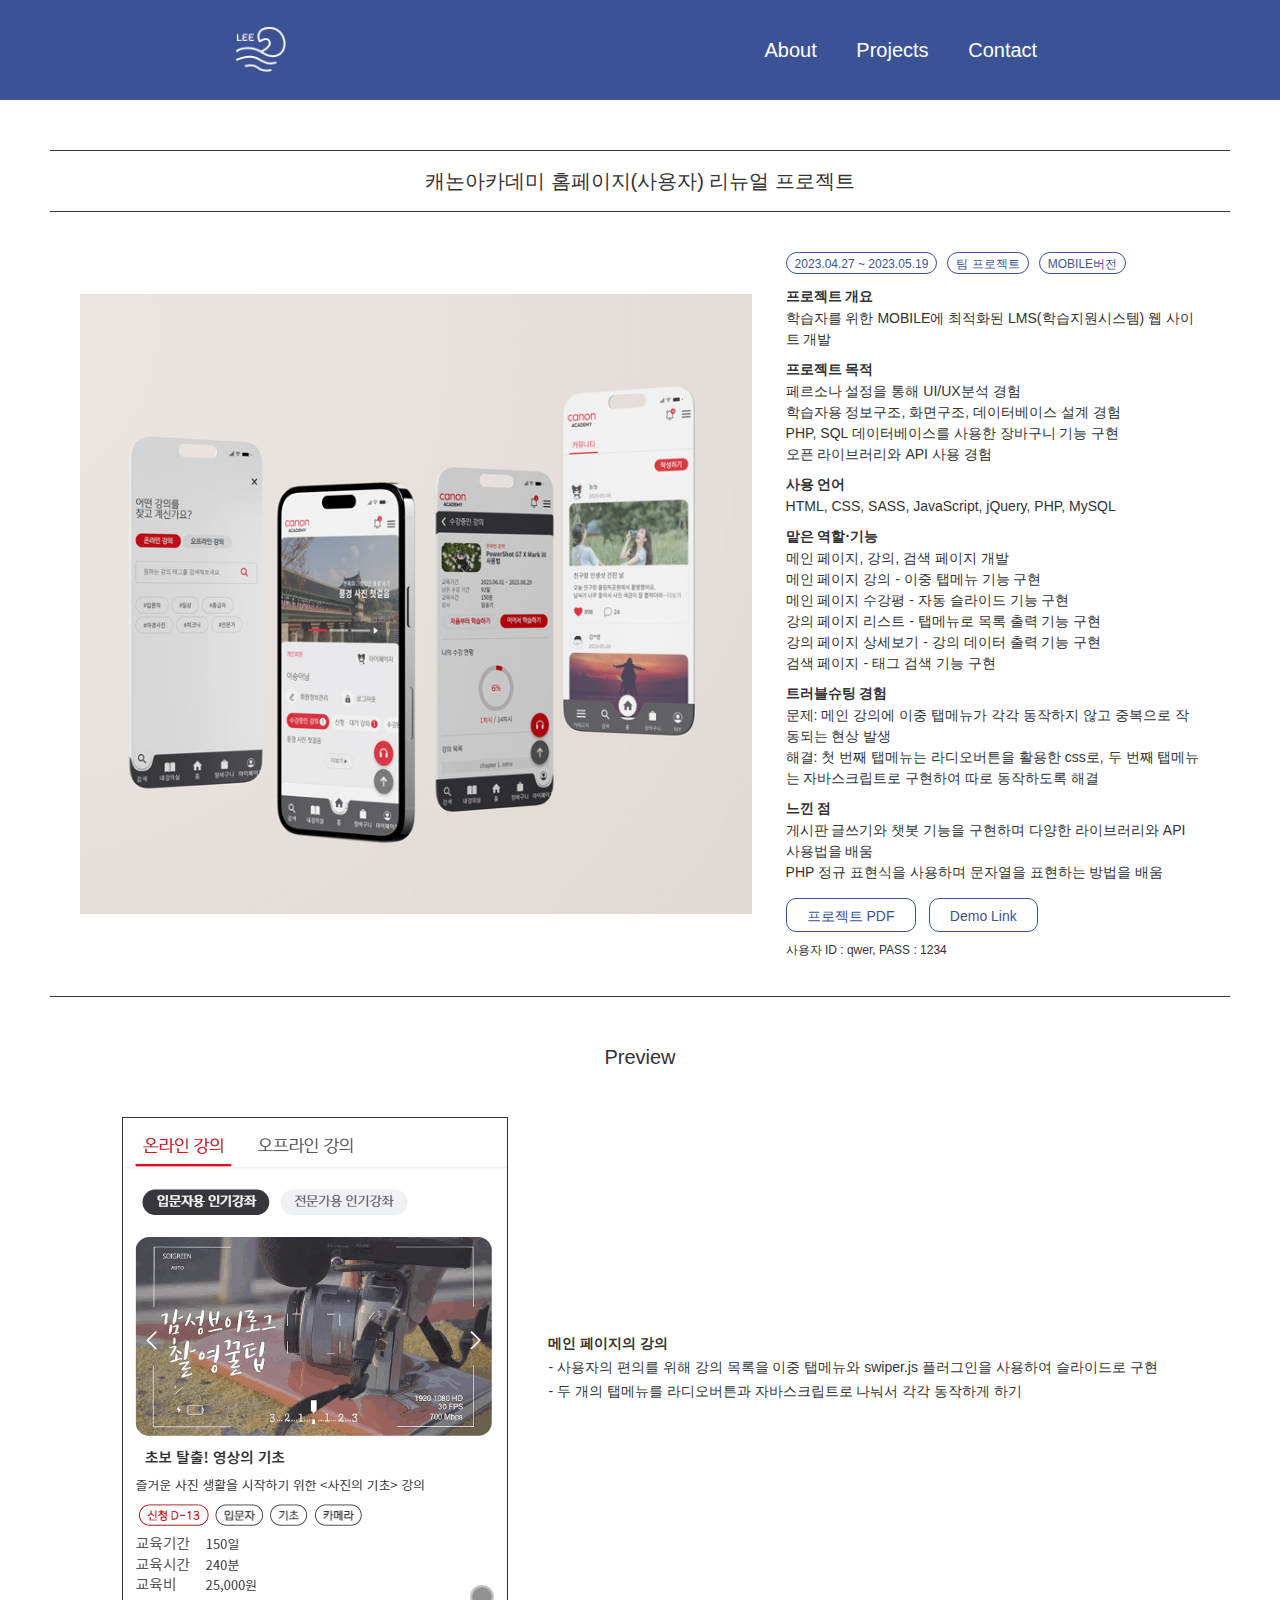
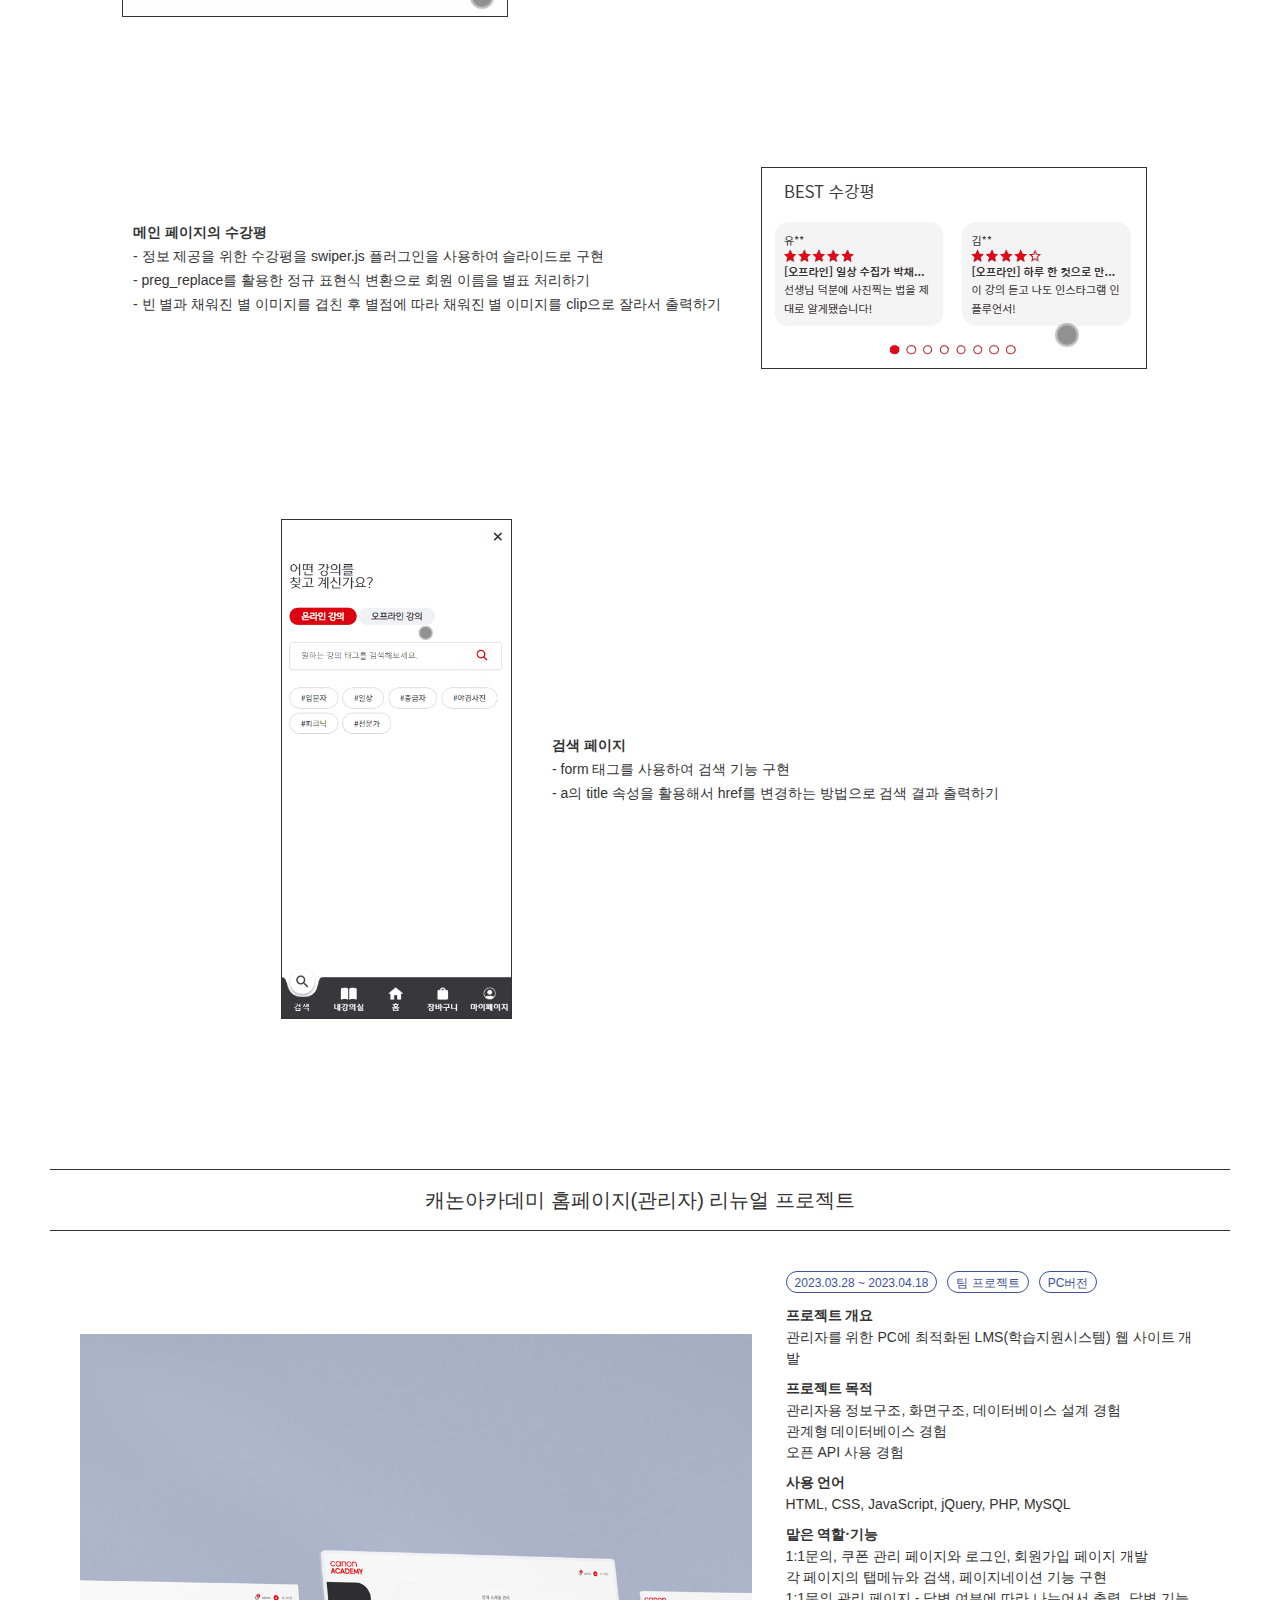
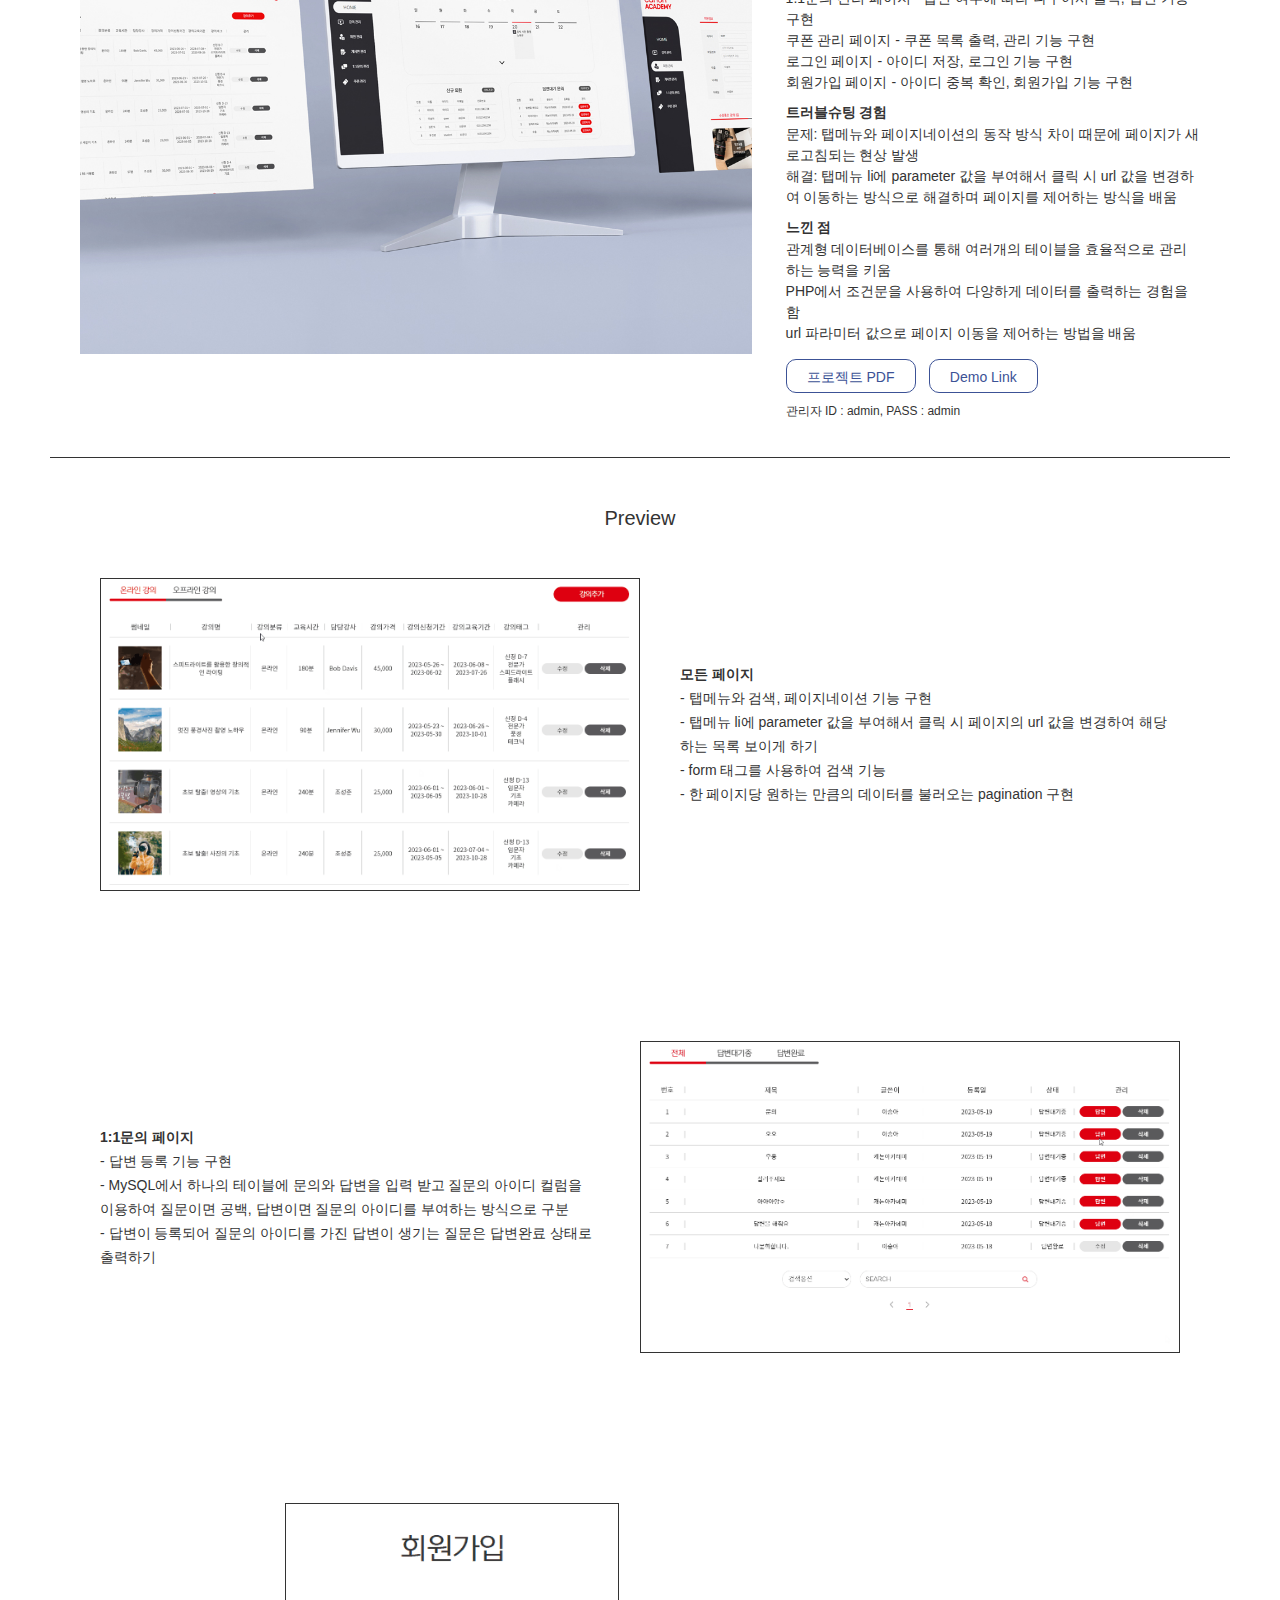
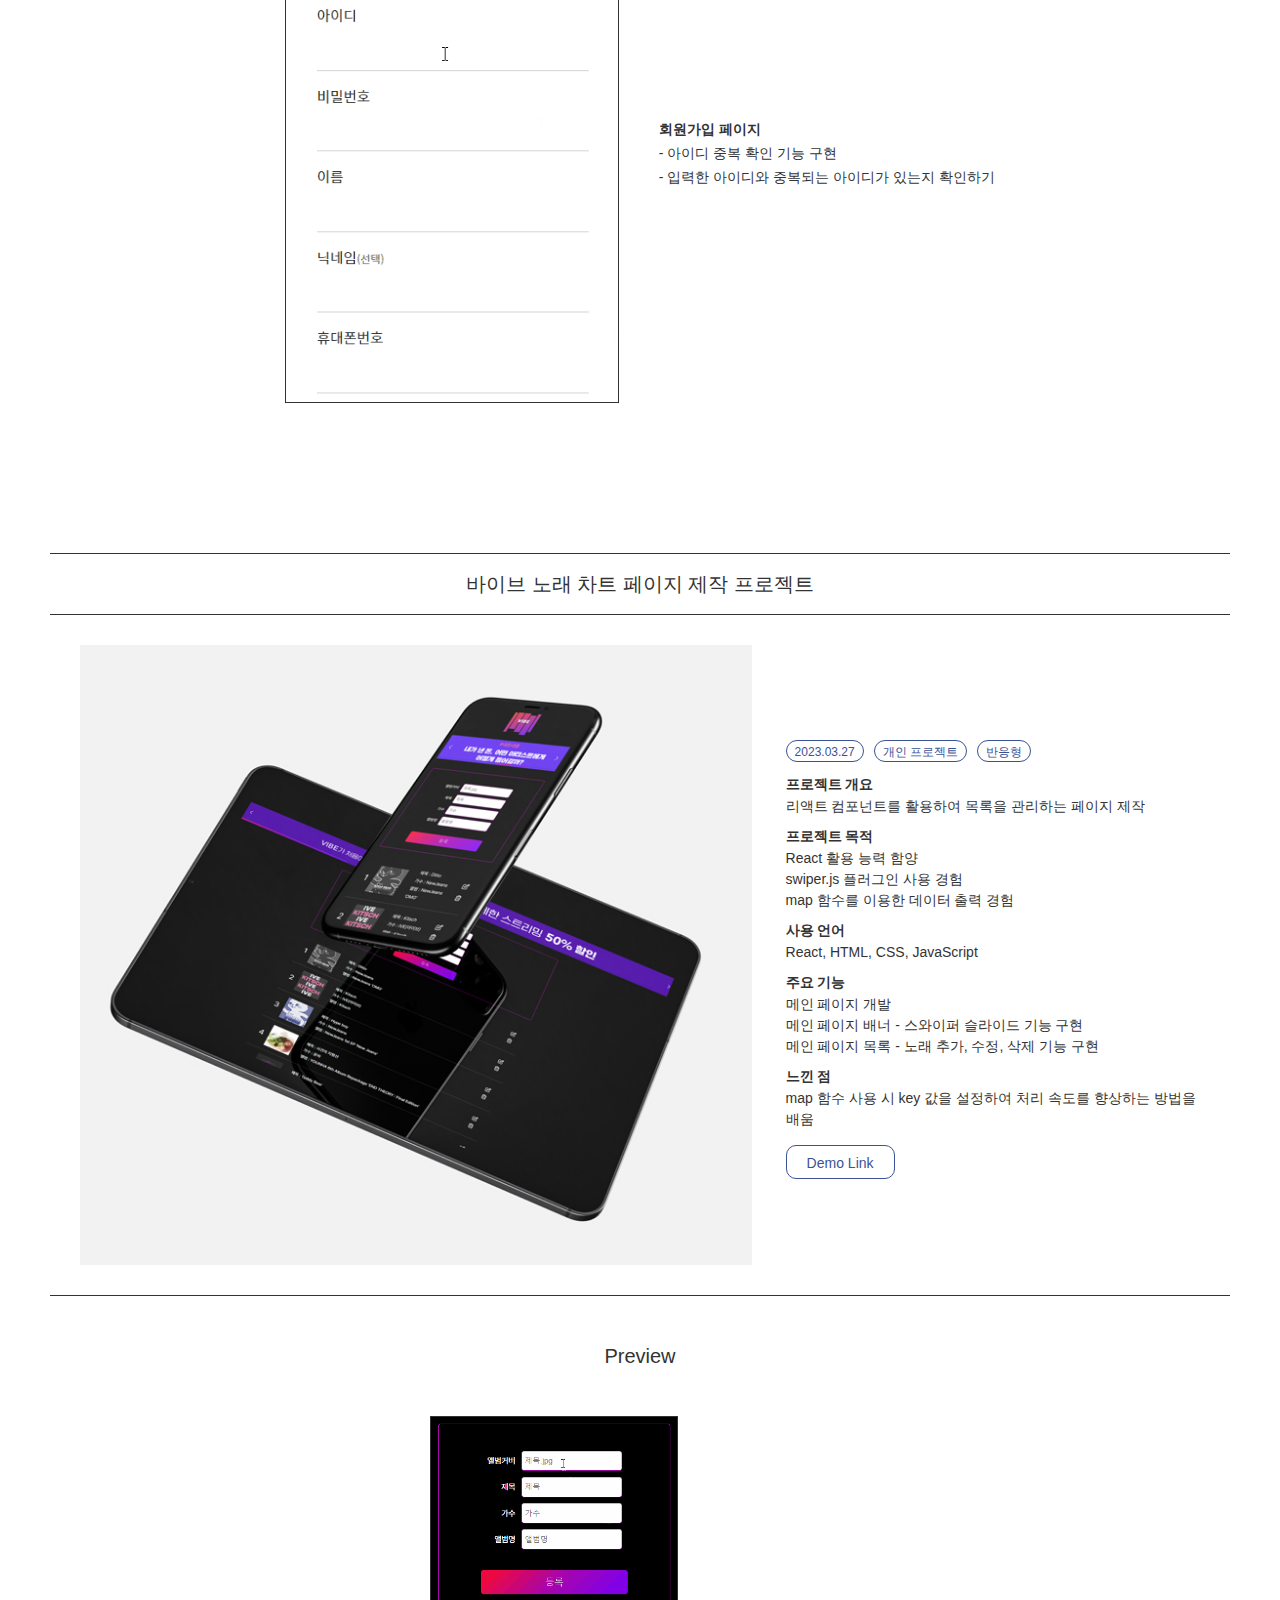
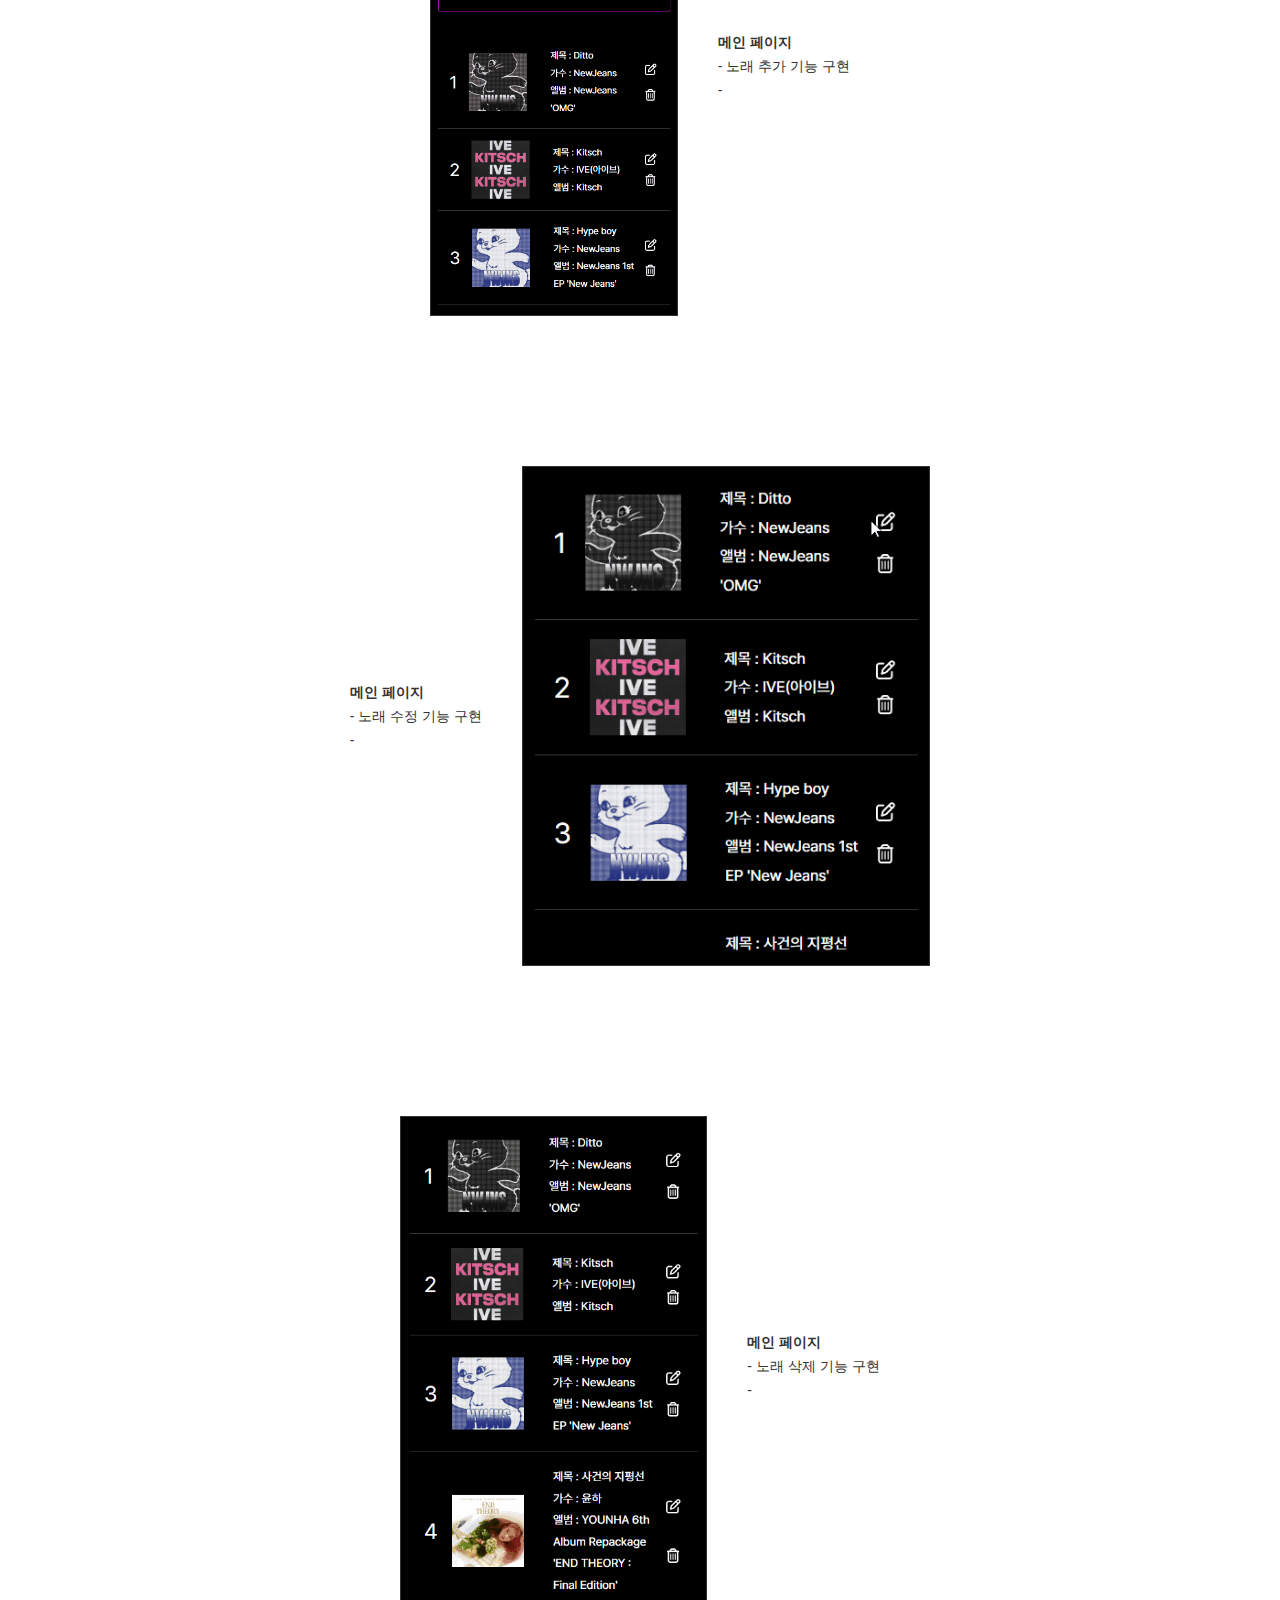
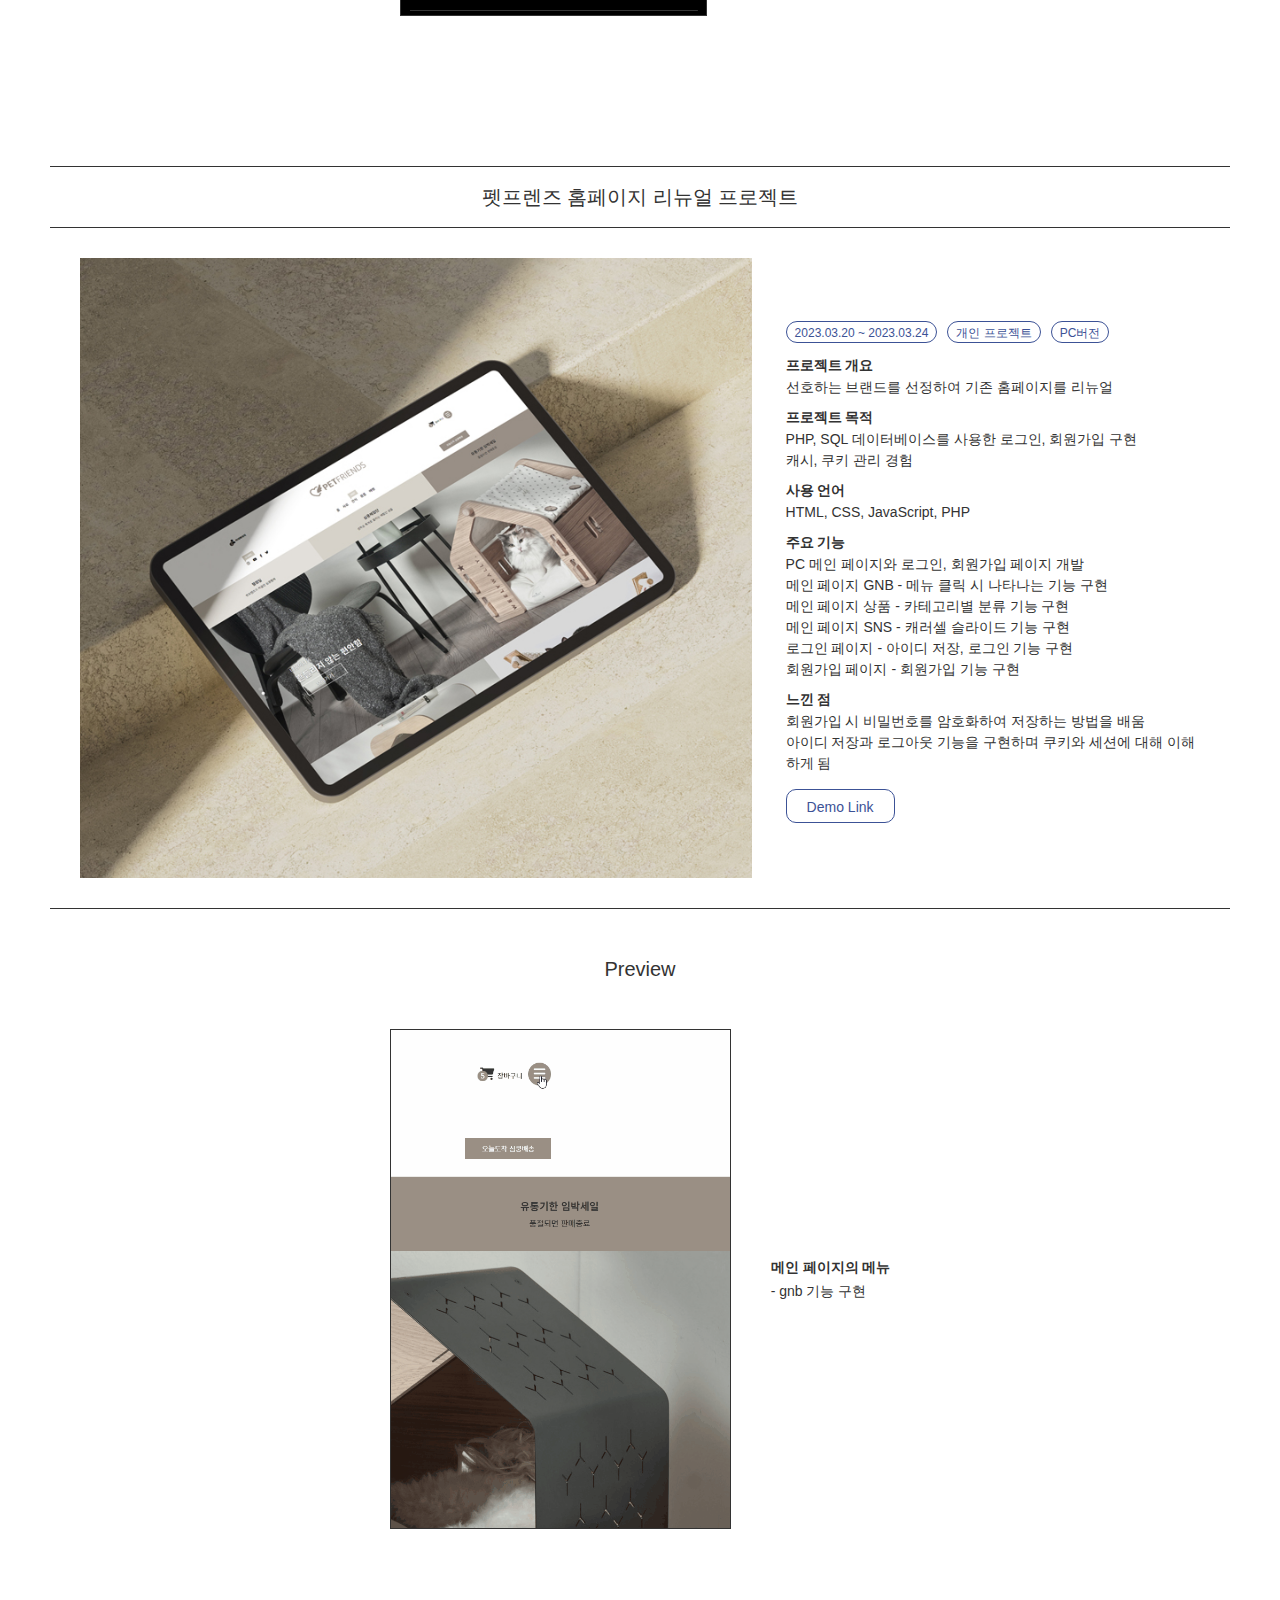
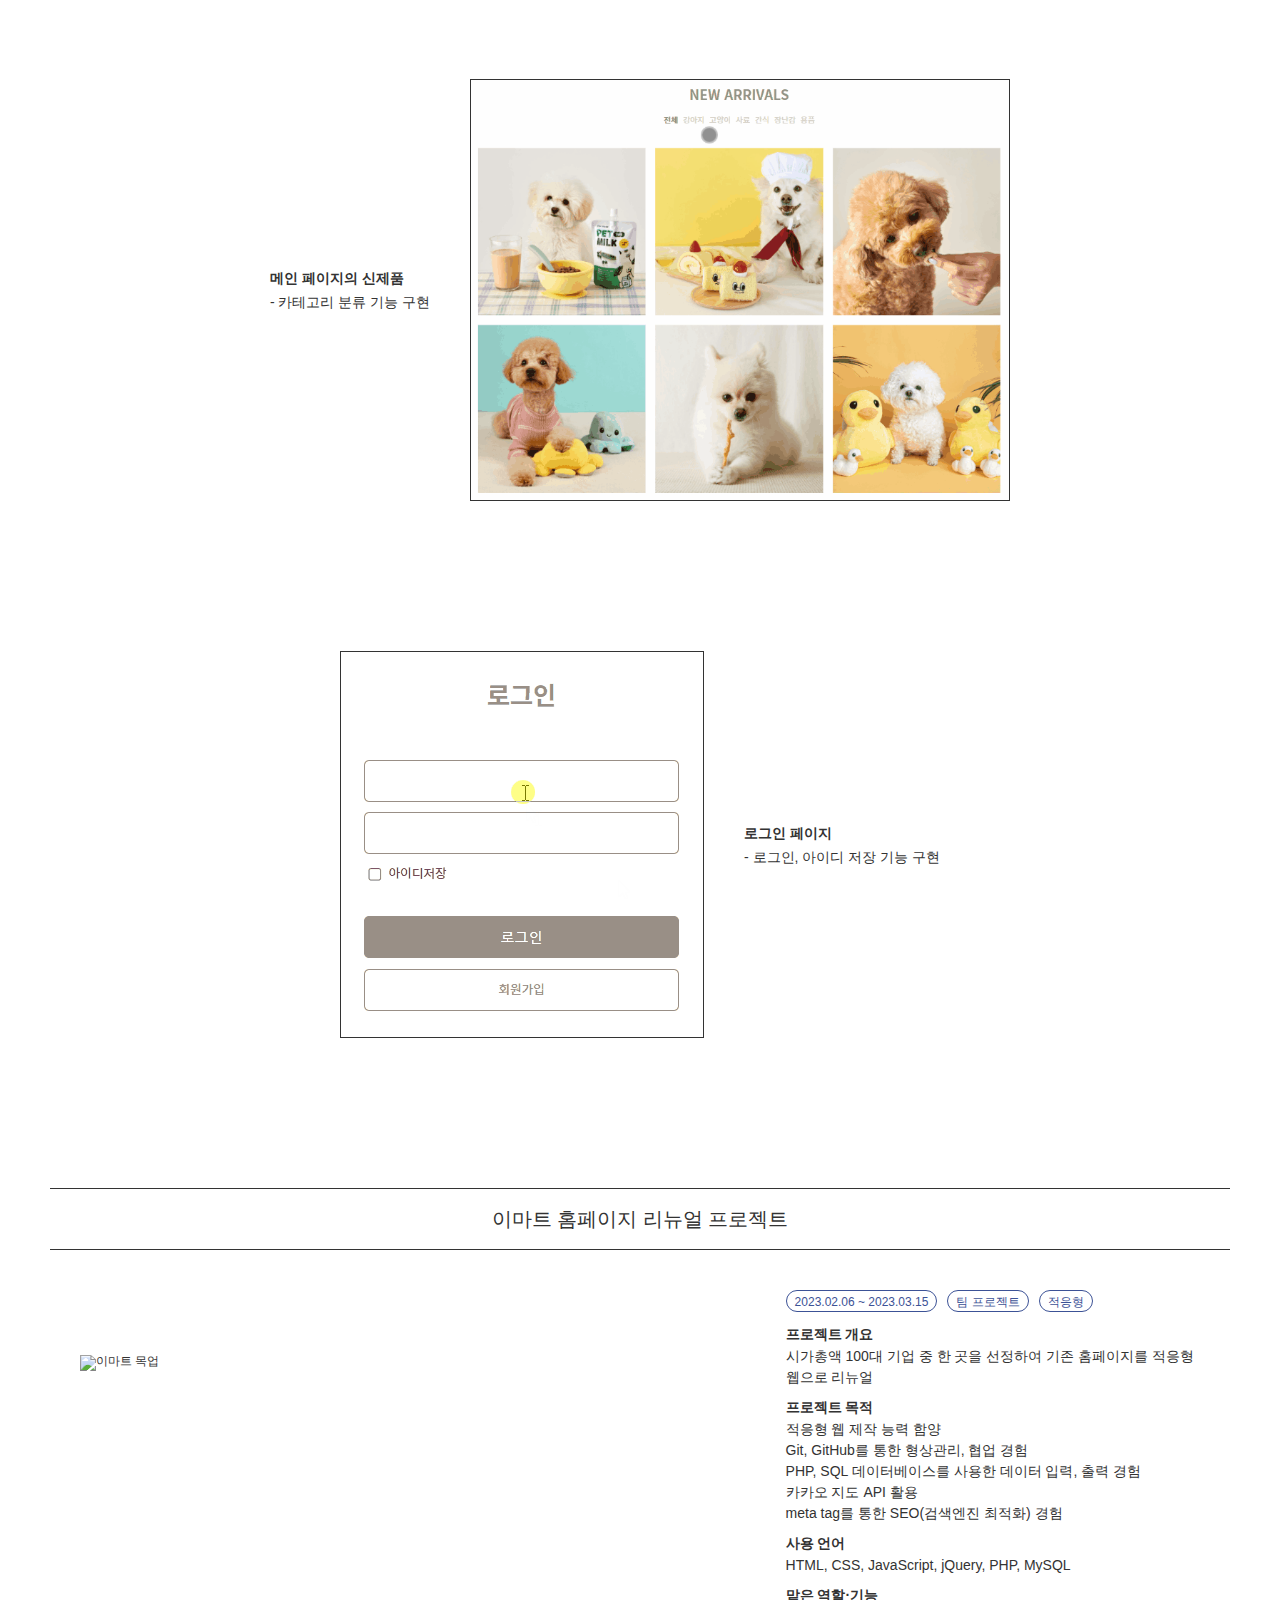
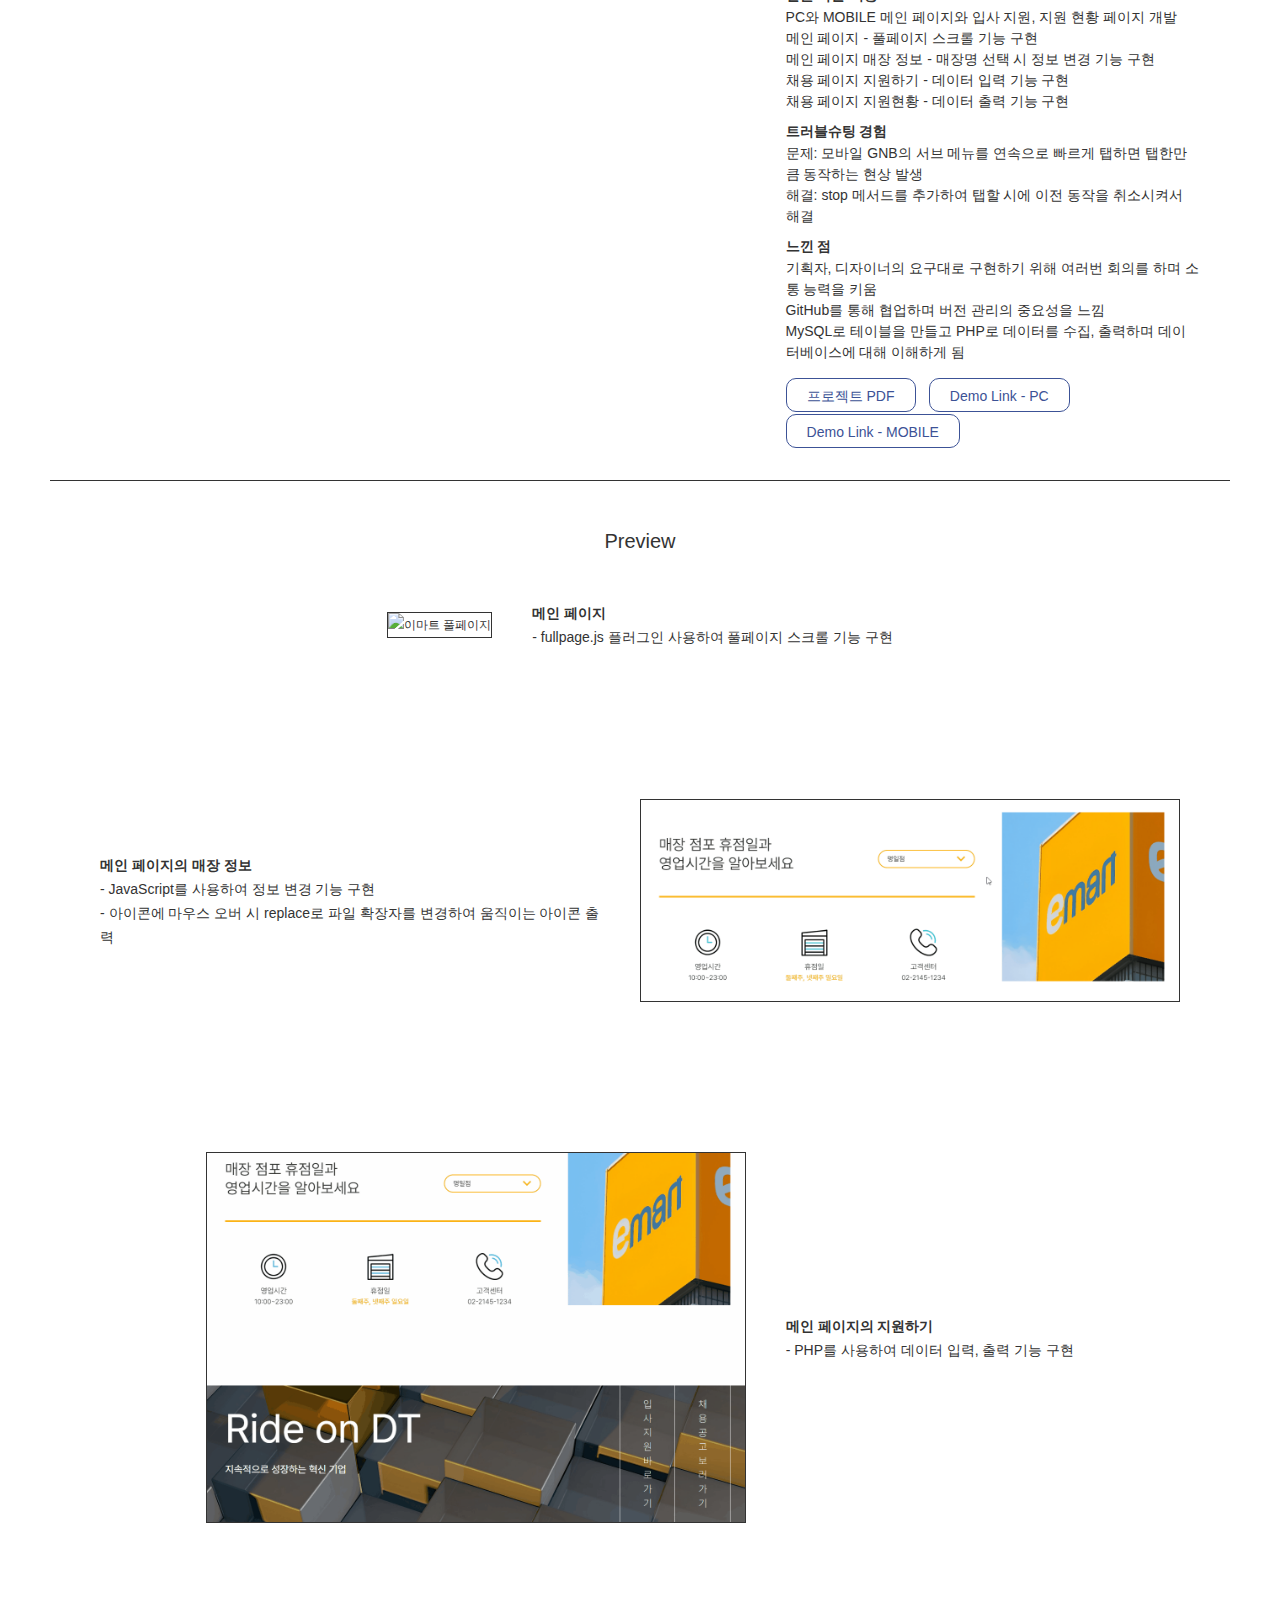
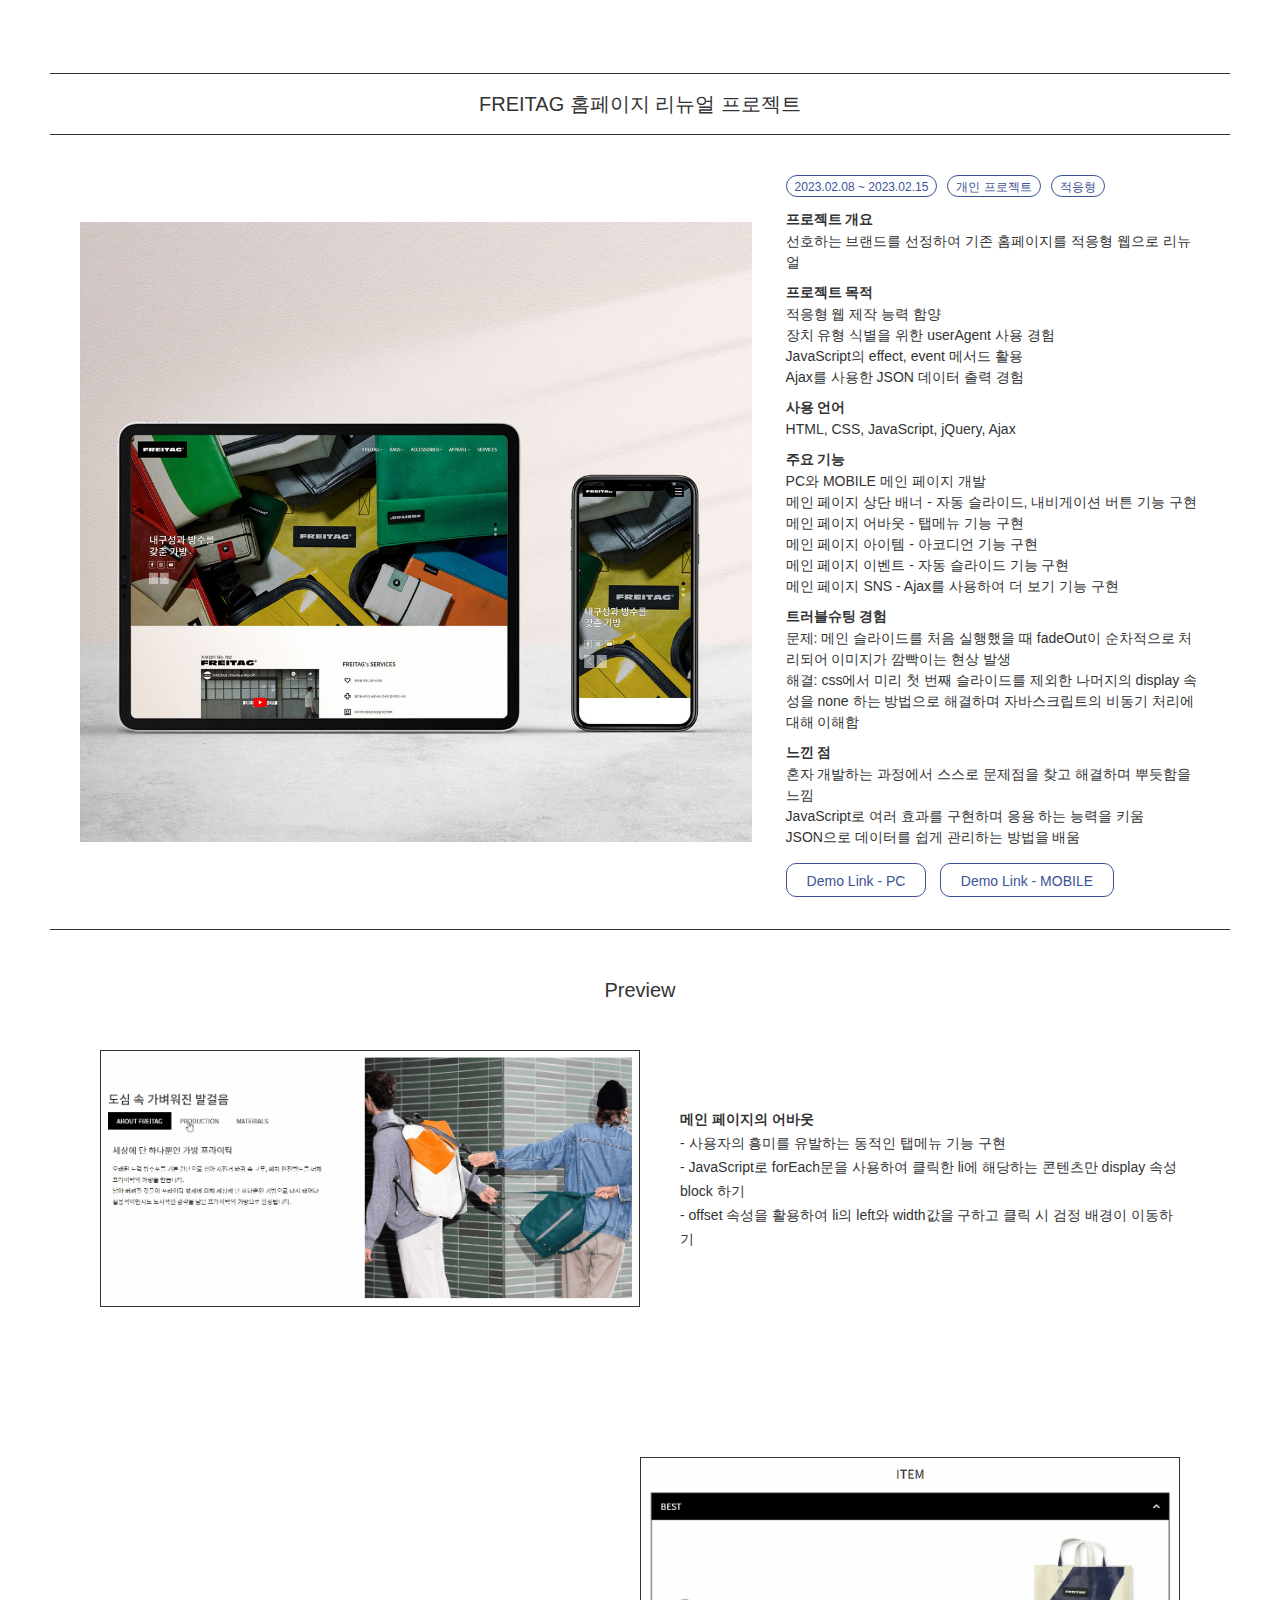
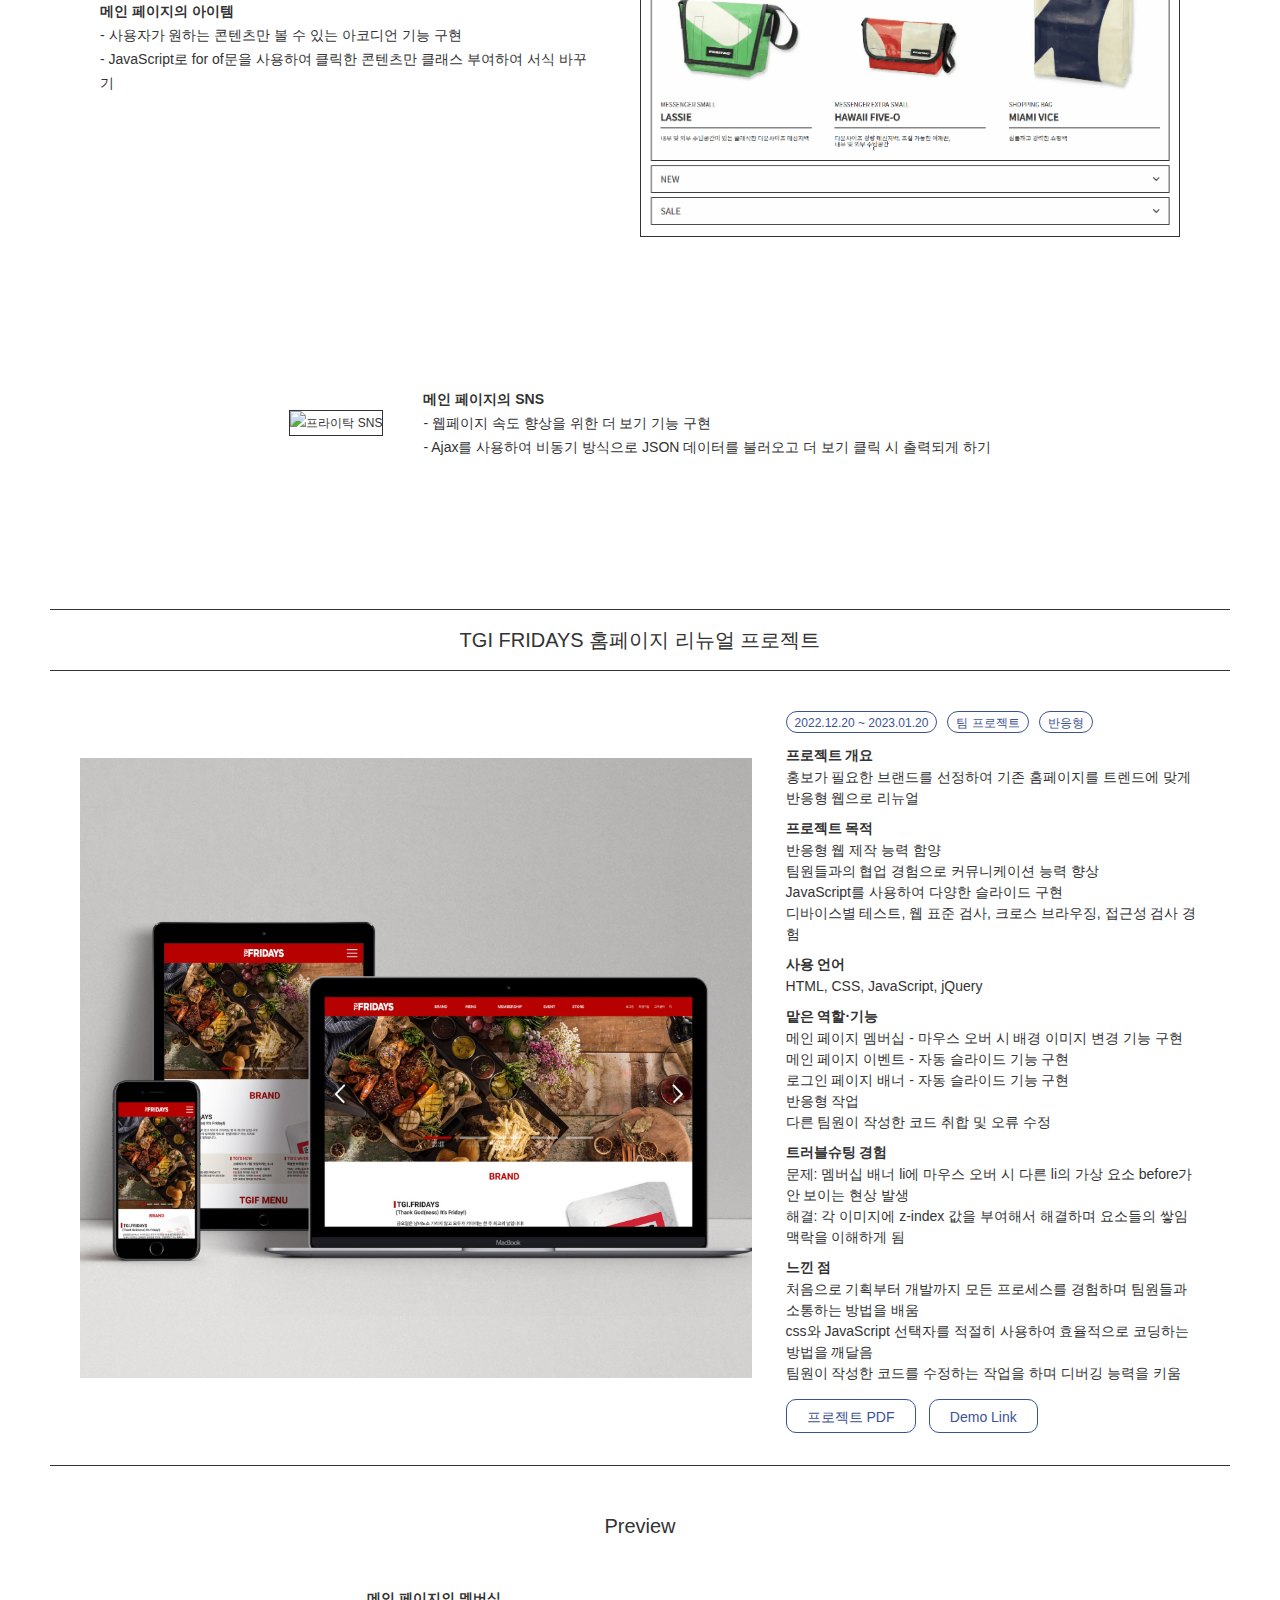
==== project.html @ 0a112776 "portfolio" ====
<!DOCTYPE html>
<html lang="ko">

<head>
  <meta charset="UTF-8">
  <meta http-equiv="X-UA-Compatible" content="IE=edge">
  <meta name="viewport" content="width=device-width, initial-scale=1.0">
  <title>이승아 포트폴리오</title>
  <!-- 파비콘 -->
  <link rel="shortcut icon" type="image/x-icon" href="./images/favicon.jpg">
  <!-- 초기화 -->
  <link rel="stylesheet" href="./css/reset.css" type="text/css">
  <!-- 기본서식, 공통서식 -->
  <link rel="stylesheet" href="./css/base.css" type="text/css">
  <link rel="stylesheet" href="./css/common.css" type="text/css">
  <!-- 프로젝트서식 -->
  <link rel="stylesheet" href="./css/project.css" type="text/css">
  <!-- 폰트어썸 -->
  <link rel="stylesheet" href="https://cdnjs.cloudflare.com/ajax/libs/font-awesome/6.2.0/css/all.min.css">
  <!-- css 애니메이션 -->
  <link rel="stylesheet" href="https://cdnjs.cloudflare.com/ajax/libs/animate.css/4.1.1/animate.min.css">
  <!-- 제이쿼리 -->
  <script src="https://ajax.googleapis.com/ajax/libs/jquery/2.2.4/jquery.min.js"></script>
  <!-- 스크롤 이벤트 -->
  <link href="https://unpkg.com/aos@2.3.1/dist/aos.css" rel="stylesheet">
  <script src="https://unpkg.com/aos@2.3.1/dist/aos.js"></script>
  <!-- slick slide -->
  <link rel="stylesheet" type="text/css" href="//cdn.jsdelivr.net/npm/slick-carousel@1.8.1/slick/slick.css">
  <script src="//cdn.jsdelivr.net/npm/slick-carousel@1.8.1/slick/slick.min.js"></script>
  <!-- 공통 스크립트 -->
  <script src="./script/common.js" defer></script>
  <!-- 프로젝트 스크립트 -->
  <script src="./script/project.js" defer></script>
</head>

<body>
  <!-- 헤더 -->
  <header class="animate__animated animate__fadeInDown">
    <h1>
      <a href="index.html" title="메인으로 바로가기"><img src="./images/logo.png" alt="상단 로고"></a>
    </h1>
    <nav>
      <ul class="gnb">
        <li><a href="index.html#about" title="about">About</a></li>
        <li><a href="index.html#projects" title="projects">Projects</a></li>
        <li><a href="index.html#contact" title="contact">Contact</a></li>
      </ul>
    </nav>
  </header>

  <!-- 메인 -->
  <main>
    <div class="project_wrap">
      <!-- 캐논아카데미 사용자 -->
      <section id="canon_user" class="project">
        <h2>캐논아카데미 홈페이지(사용자) 리뉴얼 프로젝트</h2>
        <div class="sub_wrap">
          <img src="./images/canon_user.jpg" alt="캐논 사용자 목업">
          <div class="sub">
            <span>2023.04.27 ~ 2023.05.19</span><span>팀 프로젝트</span><span>MOBILE버전</span>
            <dl>
              <dt>프로젝트 개요</dt>
              <dd>학습자를 위한 MOBILE에 최적화된 LMS(학습지원시스템) 웹 사이트 개발</dd>
              <dt>프로젝트 목적</dt>
              <dd>페르소나 설정을 통해 UI/UX분석 경험</dd>
              <dd>학습자용 정보구조, 화면구조, 데이터베이스 설계 경험</dd>
              <dd>PHP, SQL 데이터베이스를 사용한 장바구니 기능 구현</dd>
              <dd>오픈 라이브러리와 API 사용 경험</dd>
              <dt>사용 언어</dt>
              <dd>HTML, CSS, SASS, JavaScript, jQuery, PHP, MySQL</dd>
              <dt>맡은 역할&middot;기능</dt>
              <dd>메인 페이지, 강의, 검색 페이지 개발</dd>
              <dd>메인 페이지 강의 - 이중 탭메뉴 기능 구현</dd>
              <dd>메인 페이지 수강평 - 자동 슬라이드 기능 구현</dd>
              <dd>강의 페이지 리스트 - 탭메뉴로 목록 출력 기능 구현</dd>
              <dd>강의 페이지 상세보기 - 강의 데이터 출력 기능 구현</dd>
              <dd>검색 페이지 - 태그 검색 기능 구현</dd>
              <dt>트러블슈팅 경험</dt>
              <dd>문제: 메인 강의에 이중 탭메뉴가 각각 동작하지 않고 중복으로 작동되는 현상 발생</dd>
              <dd>해결: 첫 번째 탭메뉴는 라디오버튼을 활용한 css로, 두 번째 탭메뉴는 자바스크립트로 구현하여 따로 동작하도록 해결</dd>
              <dt>느낀 점</dt>
              <dd>게시판 글쓰기와 챗봇 기능을 구현하며 다양한 라이브러리와 API 사용법을 배움</dd>
              <dd>PHP 정규 표현식을 사용하며 문자열을 표현하는 방법을 배움</dd>
            </dl>
            <a href="./file/canon_user.pdf" title="PDF" target="_blank" rel="noopener noreferrer">프로젝트 PDF</a>
            <a href="http://endingfairy.dothome.co.kr/Ending_fairy/index.php" title="링크 바로가기" target="_blank"
              rel="noopener noreferrer">Demo Link</a>
            <p>사용자 ID : qwer, PASS : 1234</p>
          </div>
        </div>
        <div class="con">
          <p>Preview</p>
          <ul>
            <li>
              <img src="./images/canon_user01.gif" alt="canon 강의">
              <div>
                <h3>메인 페이지의 강의</h3>
                <p>- 사용자의 편의를 위해 강의 목록을 이중 탭메뉴와 swiper.js 플러그인을 사용하여 슬라이드로 구현</p>
                <p>- 두 개의 탭메뉴를 라디오버튼과 자바스크립트로 나눠서 각각 동작하게 하기</p>
              </div>
            </li>
            <li>
              <div>
                <h3>메인 페이지의 수강평</h3>
                <p>- 정보 제공을 위한 수강평을 swiper.js 플러그인을 사용하여 슬라이드로 구현</p>
                <p>- preg_replace를 활용한 정규 표현식 변환으로 회원 이름을 별표 처리하기</p>
                <p>- 빈 별과 채워진 별 이미지를 겹친 후 별점에 따라 채워진 별 이미지를 clip으로 잘라서 출력하기</p>
              </div>
              <img src="./images/canon_user02.gif" alt="canon 수강평">
            </li>
            <li>
              <img src="./images/canon_user03.gif" alt="canon 검색">
              <div>
                <h3>검색 페이지</h3>
                <p>- form 태그를 사용하여 검색 기능 구현</p>
                <p>- a의 title 속성을 활용해서 href를 변경하는 방법으로 검색 결과 출력하기</p>
              </div>
            </li>
          </ul>
        </div>
      </section>

      <!-- 캐논아카데미 관리자 -->
      <section id="canon_admin" class="project">
        <h2>캐논아카데미 홈페이지(관리자) 리뉴얼 프로젝트</h2>
        <div class="sub_wrap">
          <img src="./images/canon_admin.jpg" alt="캐논 관리자 목업">
          <div class="sub">
            <span>2023.03.28 ~ 2023.04.18</span><span>팀 프로젝트</span><span>PC버전</span>
            <dl>
              <dt>프로젝트 개요</dt>
              <dd>관리자를 위한 PC에 최적화된 LMS(학습지원시스템) 웹 사이트 개발</dd>
              <dt>프로젝트 목적</dt>
              <dd>관리자용 정보구조, 화면구조, 데이터베이스 설계 경험</dd>
              <dd>관계형 데이터베이스 경험</dd>
              <dd>오픈 API 사용 경험</dd>
              <dt>사용 언어</dt>
              <dd>HTML, CSS, JavaScript, jQuery, PHP, MySQL</dd>
              <dt>맡은 역할&middot;기능</dt>
              <dd>1:1문의, 쿠폰 관리 페이지와 로그인, 회원가입 페이지 개발</dd>
              <dd>각 페이지의 탭메뉴와 검색, 페이지네이션 기능 구현</dd>
              <dd>1:1문의 관리 페이지 - 답변 여부에 따라 나누어서 출력, 답변 기능 구현</dd>
              <dd>쿠폰 관리 페이지 - 쿠폰 목록 출력, 관리 기능 구현</dd>
              <dd>로그인 페이지 - 아이디 저장, 로그인 기능 구현</dd>
              <dd>회원가입 페이지 - 아이디 중복 확인, 회원가입 기능 구현</dd>
              <dt>트러블슈팅 경험</dt>
              <dd>문제: 탭메뉴와 페이지네이션의 동작 방식 차이 때문에 페이지가 새로고침되는 현상 발생</dd>
              <dd>해결: 탭메뉴 li에 parameter 값을 부여해서 클릭 시 url 값을 변경하여 이동하는 방식으로 해결하며 페이지를 제어하는 방식을 배움</dd>
              <dt>느낀 점</dt>
              <dd>관계형 데이터베이스를 통해 여러개의 테이블을 효율적으로 관리하는 능력을 키움</dd>
              <dd>PHP에서 조건문을 사용하여 다양하게 데이터를 출력하는 경험을 함</dd>
              <dd>url 파라미터 값으로 페이지 이동을 제어하는 방법을 배움</dd>
            </dl>
            <a href="./file/canon_admin.pdf" title="PDF" target="_blank" rel="noopener noreferrer">프로젝트 PDF</a>
            <a href="http://xnclxud9.dothome.co.kr/CANON/adm/index.php" title="링크 바로가기" target="_blank"
              rel="noopener noreferrer">Demo Link</a>
            <p>관리자 ID : admin, PASS : admin</p>
          </div>
        </div>
        <div class="con">
          <p>Preview</p>
          <ul>
            <li>
              <img src="./images/canon_admin01.gif" alt="canon 목록">
              <div>
                <h3>모든 페이지</h3>
                <p>- 탭메뉴와 검색, 페이지네이션 기능 구현</p>
                <p>- 탭메뉴 li에 parameter 값을 부여해서 클릭 시 페이지의 url 값을 변경하여 해당하는 목록 보이게 하기</p>
                <p>- form 태그를 사용하여 검색 기능</p>
                <p>- 한 페이지당 원하는 만큼의 데이터를 불러오는 pagination 구현</p>
              </div>
            </li>
            <li>
              <div>
                <h3>1:1문의 페이지</h3>
                <p>- 답변 등록 기능 구현</p>
                <p>- MySQL에서 하나의 테이블에 문의와 답변을 입력 받고 질문의 아이디 컬럼을 이용하여 질문이면 공백, 답변이면 질문의 아이디를 부여하는 방식으로 구분</p>
                <p>- 답변이 등록되어 질문의 아이디를 가진 답변이 생기는 질문은 답변완료 상태로 출력하기</p>
              </div>
              <img src="./images/canon_admin02.gif" alt="canon 답변">
            </li>
            <li>
              <img src="./images/canon_admin03.gif" alt="canon 로그인">
              <div>
                <h3>회원가입 페이지</h3>
                <p>- 아이디 중복 확인 기능 구현</p>
                <p>- 입력한 아이디와 중복되는 아이디가 있는지 확인하기</p>
              </div>
            </li>
          </ul>
        </div>
      </section>

      <!-- 바이브 -->
      <section id="vibe" class="project">
        <h2>바이브 노래 차트 페이지 제작 프로젝트</h2>
        <div class="sub_wrap">
          <img src="./images/vibe.jpg" alt="바이브 목업">
          <div class="sub">
            <span>2023.03.27</span><span>개인 프로젝트</span><span>반응형</span>
            <dl>
              <dt>프로젝트 개요</dt>
              <dd>리액트 컴포넌트를 활용하여 목록을 관리하는 페이지 제작</dd>
              <dt>프로젝트 목적</dt>
              <dd>React 활용 능력 함양</dd>
              <dd>swiper.js 플러그인 사용 경험</dd>
              <dd>map 함수를 이용한 데이터 출력 경험</dd>
              <dt>사용 언어</dt>
              <dd>React, HTML, CSS, JavaScript</dd>
              <dt>주요 기능</dt>
              <dd>메인 페이지 개발</dd>
              <dd>메인 페이지 배너 - 스와이퍼 슬라이드 기능 구현</dd>
              <dd>메인 페이지 목록 - 노래 추가, 수정, 삭제 기능 구현</dd>
              <dt>느낀 점</dt>
              <dd>map 함수 사용 시 key 값을 설정하여 처리 속도를 향상하는 방법을 배움</dd>
            </dl>
            <a href="https://xnclxud9.github.io/vibe/" title="링크 바로가기" target="_blank" rel="noopener noreferrer">Demo
              Link</a>
          </div>
        </div>
        <div class="con">
          <p>Preview</p>
          <ul>
            <li>
              <img src="./images/vibe01.gif" alt="vibe 추가">
              <div>
                <h3>메인 페이지</h3>
                <p>- 노래 추가 기능 구현</p>
                <p>- </p>
              </div>
            </li>
            <li>
              <div>
                <h3>메인 페이지</h3>
                <p>- 노래 수정 기능 구현</p>
                <p>- </p>
              </div>
              <img src="./images/vibe02.gif" alt="vibe 수정">
            </li>
            <li>
              <img src="./images/vibe03.gif" alt="vibe 삭제">
              <div>
                <h3>메인 페이지</h3>
                <p>- 노래 삭제 기능 구현</p>
                <p>- </p>
              </div>
            </li>
          </ul>
        </div>
      </section>

      <!-- 펫프렌즈 -->
      <section id="petfriends" class="project">
        <h2>펫프렌즈 홈페이지 리뉴얼 프로젝트</h2>
        <div class="sub_wrap">
          <img src="./images/petfriends.jpg" alt="펫프렌즈 목업">
          <div class="sub">
            <span>2023.03.20 ~ 2023.03.24</span><span>개인 프로젝트</span><span>PC버전</span>
            <dl>
              <dt>프로젝트 개요</dt>
              <dd>선호하는 브랜드를 선정하여 기존 홈페이지를 리뉴얼</dd>
              <dt>프로젝트 목적</dt>
              <dd>PHP, SQL 데이터베이스를 사용한 로그인, 회원가입 구현</dd>
              <dd>캐시, 쿠키 관리 경험</dd>
              <dt>사용 언어</dt>
              <dd>HTML, CSS, JavaScript, PHP</dd>
              <dt>주요 기능</dt>
              <dd>PC 메인 페이지와 로그인, 회원가입 페이지 개발</dd>
              <dd>메인 페이지 GNB - 메뉴 클릭 시 나타나는 기능 구현</dd>
              <dd>메인 페이지 상품 - 카테고리별 분류 기능 구현</dd>
              <dd>메인 페이지 SNS - 캐러셀 슬라이드 기능 구현</dd>
              <dd>로그인 페이지 - 아이디 저장, 로그인 기능 구현</dd>
              <dd>회원가입 페이지 - 회원가입 기능 구현</dd>
              <dt>느낀 점</dt>
              <dd>회원가입 시 비밀번호를 암호화하여 저장하는 방법을 배움</dd>
              <dd>아이디 저장과 로그아웃 기능을 구현하며 쿠키와 세션에 대해 이해하게 됨</dd>
            </dl>
            <a href="http://xnclxud9.dothome.co.kr/PETFRIENDS/" title="링크 바로가기" target="_blank"
              rel="noopener noreferrer">Demo Link</a>
          </div>
        </div>
        <div class="con">
          <p>Preview</p>
          <ul>
            <li>
              <img src="./images/petfriends01.gif" alt="">
              <div>
                <h3>메인 페이지의 메뉴</h3>
                <p>- gnb 기능 구현</p>
              </div>
            </li>
            <li>
              <div>
                <h3>메인 페이지의 신제품</h3>
                <p>- 카테고리 분류 기능 구현</p>
              </div>
              <img src="./images/petfriends02.gif" alt="">
            </li>
            <li>
              <img src="./images/petfriends03.gif" alt="">
              <div>
                <h3>로그인 페이지</h3>
                <p>- 로그인, 아이디 저장 기능 구현</p>
              </div>
            </li>
          </ul>
        </div>
      </section>

      <!-- 이마트 -->
      <section id="emart" class="project">
        <h2>이마트 홈페이지 리뉴얼 프로젝트</h2>
        <div class="sub_wrap">
          <img src="./images/emart.jpg" alt="이마트 목업">
          <div class="sub">
            <span>2023.02.06 ~ 2023.03.15</span><span>팀 프로젝트</span><span>적응형</span>
            <dl>
              <dt>프로젝트 개요</dt>
              <dd>시가총액 100대 기업 중 한 곳을 선정하여 기존 홈페이지를 적응형 웹으로 리뉴얼</dd>
              <dt>프로젝트 목적</dt>
              <dd>적응형 웹 제작 능력 함양</dd>
              <dd>Git, GitHub를 통한 형상관리, 협업 경험</dd>
              <dd>PHP, SQL 데이터베이스를 사용한 데이터 입력, 출력 경험</dd>
              <dd>카카오 지도 API 활용</dd>
              <dd>meta tag를 통한 SEO(검색엔진 최적화) 경험</dd>
              <dt>사용 언어</dt>
              <dd>HTML, CSS, JavaScript, jQuery, PHP, MySQL</dd>
              <dt>맡은 역할&middot;기능</dt>
              <dd>PC와 MOBILE 메인 페이지와 입사 지원, 지원 현황 페이지 개발</dd>
              <dd>메인 페이지 - 풀페이지 스크롤 기능 구현</dd>
              <dd>메인 페이지 매장 정보 - 매장명 선택 시 정보 변경 기능 구현</dd>
              <dd>채용 페이지 지원하기 - 데이터 입력 기능 구현</dd>
              <dd>채용 페이지 지원현황 - 데이터 출력 기능 구현</dd>
              <dt>트러블슈팅 경험</dt>
              <dd>문제: 모바일 GNB의 서브 메뉴를 연속으로 빠르게 탭하면 탭한만큼 동작하는 현상 발생</dd>
              <dd>해결: stop 메서드를 추가하여 탭할 시에 이전 동작을 취소시켜서 해결</dd>
              <dt>느낀 점</dt>
              <dd>기획자, 디자이너의 요구대로 구현하기 위해 여러번 회의를 하며 소통 능력을 키움</dd>
              <dd>GitHub를 통해 협업하며 버전 관리의 중요성을 느낌</dd>
              <dd>MySQL로 테이블을 만들고 PHP로 데이터를 수집, 출력하며 데이터베이스에 대해 이해하게 됨</dd>
            </dl>
            <a href="./file/emart.pdf" title="PDF" target="_blank" rel="noopener noreferrer">프로젝트 PDF</a>
            <a href="http://xnclxud9.dothome.co.kr/EMART/index.html" title="링크 바로가기" target="_blank"
              rel="noopener noreferrer">Demo Link - PC</a>
            <a href="http://xnclxud9.dothome.co.kr/EMART/m_index.html" title="링크 바로가기" target="_blank"
              rel="noopener noreferrer">Demo Link - MOBILE</a>
          </div>
        </div>
        <div class="con">
          <p>Preview</p>
          <ul>
            <li>
              <img src="./images/emart01.gif" alt="이마트 풀페이지">
              <div>
                <h3>메인 페이지</h3>
                <p>- fullpage.js 플러그인 사용하여 풀페이지 스크롤 기능 구현</p>
              </div>
            </li>
            <li>
              <div>
                <h3>메인 페이지의 매장 정보</h3>
                <p>- JavaScript를 사용하여 정보 변경 기능 구현</p>
                <p>- 아이콘에 마우스 오버 시 replace로 파일 확장자를 변경하여 움직이는 아이콘 출력</p>
              </div>
              <img src="./images/emart02.gif" alt="이마트 매장 정보">
            </li>
            <li>
              <img src="./images/emart03.gif" alt="이마트 지원하기">
              <div>
                <h3>메인 페이지의 지원하기</h3>
                <p>- PHP를 사용하여 데이터 입력, 출력 기능 구현</p>
              </div>
            </li>
          </ul>
        </div>
      </section>

      <!-- 프라이탁 -->
      <section id="freitag" class="project">
        <h2>FREITAG 홈페이지 리뉴얼 프로젝트</h2>
        <div class="sub_wrap">
          <img src="./images/freitag.jpg" alt="프라이탁 목업">
          <div class="sub">
            <span>2023.02.08 ~ 2023.02.15</span><span>개인 프로젝트</span><span>적응형</span>
            <dl>
              <dt>프로젝트 개요</dt>
              <dd>선호하는 브랜드를 선정하여 기존 홈페이지를 적응형 웹으로 리뉴얼</dd>
              <dt>프로젝트 목적</dt>
              <dd>적응형 웹 제작 능력 함양</dd>
              <dd>장치 유형 식별을 위한 userAgent 사용 경험</dd>
              <dd>JavaScript의 effect, event 메서드 활용</dd>
              <dd>Ajax를 사용한 JSON 데이터 출력 경험</dd>
              <dt>사용 언어</dt>
              <dd>HTML, CSS, JavaScript, jQuery, Ajax</dd>
              <dt>주요 기능</dt>
              <dd>PC와 MOBILE 메인 페이지 개발</dd>
              <dd>메인 페이지 상단 배너 - 자동 슬라이드, 내비게이션 버튼 기능 구현</dd>
              <dd>메인 페이지 어바웃 - 탭메뉴 기능 구현</dd>
              <dd>메인 페이지 아이템 - 아코디언 기능 구현</dd>
              <dd>메인 페이지 이벤트 - 자동 슬라이드 기능 구현</dd>
              <dd>메인 페이지 SNS - Ajax를 사용하여 더 보기 기능 구현</dd>
              <dt>트러블슈팅 경험</dt>
              <dd>문제: 메인 슬라이드를 처음 실행했을 때 fadeOut이 순차적으로 처리되어 이미지가 깜빡이는 현상 발생</dd>
              <dd>해결: css에서 미리 첫 번째 슬라이드를 제외한 나머지의 display 속성을 none 하는 방법으로 해결하며 자바스크립트의 비동기 처리에 대해 이해함</dd>
              <dt>느낀 점</dt>
              <dd>혼자 개발하는 과정에서 스스로 문제점을 찾고 해결하며 뿌듯함을 느낌</dd>
              <dd>JavaScript로 여러 효과를 구현하며 응용 하는 능력을 키움</dd>
              <dd>JSON으로 데이터를 쉽게 관리하는 방법을 배움</dd>
            </dl>
            <a href="http://xnclxud9.dothome.co.kr/FREITAG/index.html" title="링크 바로가기" target="_blank"
              rel="noopener noreferrer">Demo Link - PC</a>
            <a href="http://xnclxud9.dothome.co.kr/FREITAG/mindex.html" title="링크 바로가기" target="_blank"
              rel="noopener noreferrer">Demo Link - MOBILE</a>
          </div>
        </div>
        <div class="con">
          <p>Preview</p>
          <ul>
            <li>
              <img src="./images/freitag01.gif" alt="프라이탁 어바웃">
              <div>
                <h3>메인 페이지의 어바웃</h3>
                <p>- 사용자의 흥미를 유발하는 동적인 탭메뉴 기능 구현</p>
                <p>- JavaScript로 forEach문을 사용하여 클릭한 li에 해당하는 콘텐츠만 display 속성 block 하기</p>
                <p>- offset 속성을 활용하여 li의 left와 width값을 구하고 클릭 시 검정 배경이 이동하기</p>
              </div>
            </li>
            <li>
              <div>
                <h3>메인 페이지의 아이템</h3>
                <p>- 사용자가 원하는 콘텐츠만 볼 수 있는 아코디언 기능 구현</p>
                <p>- JavaScript로 for of문을 사용하여 클릭한 콘텐츠만 클래스 부여하여 서식 바꾸기</p>
              </div>
              <img src="./images/freitag02.gif" alt="프라이탁 아이템">
            </li>
            <li>
              <img src="./images/freitag03.gif" alt="프라이탁 SNS">
              <div>
                <h3>메인 페이지의 SNS</h3>
                <p>- 웹페이지 속도 향상을 위한 더 보기 기능 구현</p>
                <p>- Ajax를 사용하여 비동기 방식으로 JSON 데이터를 불러오고 더 보기 클릭 시 출력되게 하기</p>
              </div>
            </li>
          </ul>
        </div>
      </section>

      <!-- 티지아이 -->
      <section id="tgi" class="project">
        <h2>TGI FRIDAYS 홈페이지 리뉴얼 프로젝트</h2>
        <div class="sub_wrap">
          <img src="./images/tgi.jpg" alt="티지아이 목업">
          <div class="sub">
            <span>2022.12.20 ~ 2023.01.20</span><span>팀 프로젝트</span><span>반응형</span>
            <dl>
              <dt>프로젝트 개요</dt>
              <dd>홍보가 필요한 브랜드를 선정하여 기존 홈페이지를 트렌드에 맞게 반응형 웹으로 리뉴얼</dd>
              <dt>프로젝트 목적</dt>
              <dd>반응형 웹 제작 능력 함양</dd>
              <dd>팀원들과의 협업 경험으로 커뮤니케이션 능력 향상</dd>
              <dd>JavaScript를 사용하여 다양한 슬라이드 구현</dd>
              <dd>디바이스별 테스트, 웹 표준 검사, 크로스 브라우징, 접근성 검사 경험</dd>
              <dt>사용 언어</dt>
              <dd>HTML, CSS, JavaScript, jQuery</dd>
              <dt>맡은 역할&middot;기능</dt>
              <dd>메인 페이지 멤버십 - 마우스 오버 시 배경 이미지 변경 기능 구현</dd>
              <dd>메인 페이지 이벤트 - 자동 슬라이드 기능 구현</dd>
              <dd>로그인 페이지 배너 - 자동 슬라이드 기능 구현</dd>
              <dd>반응형 작업</dd>
              <dd>다른 팀원이 작성한 코드 취합 및 오류 수정</dd>
              <dt>트러블슈팅 경험</dt>
              <dd>문제: 멤버십 배너 li에 마우스 오버 시 다른 li의 가상 요소 before가 안 보이는 현상 발생</dd>
              <dd>해결: 각 이미지에 z-index 값을 부여해서 해결하며 요소들의 쌓임 맥락을 이해하게 됨</dd>
              <dt>느낀 점</dt>
              <dd>처음으로 기획부터 개발까지 모든 프로세스를 경험하며 팀원들과 소통하는 방법을 배움</dd>
              <dd>css와 JavaScript 선택자를 적절히 사용하여 효율적으로 코딩하는 방법을 깨달음</dd>
              <dd>팀원이 작성한 코드를 수정하는 작업을 하며 디버깅 능력을 키움</dd>
            </dl>
            <a href="./file/tgi.pdf" title="PDF" target="_blank" rel="noopener noreferrer">프로젝트 PDF</a>
            <a href="https://xnclxud9.github.io/TGI/" title="링크 바로가기" target="_blank" rel="noopener noreferrer">Demo
              Link</a>
          </div>
        </div>
        <div class="con">
          <p>Preview</p>
          <ul>
            <li>
              <img src="./images/tgi01.gif" alt="tgi 멤버십">
              <div>
                <h3>메인 페이지의 멤버십</h3>
                <p>- 사용자의 흥미를 유발하는 동적인 효과를 위해 마우스 오버 시 배경 이미지 변경 기능 구현</p>
                <p>- css로 이미지를 겹친 후 jQuery를 사용하여 li에 마우스 오버 시 해당 이미지만 show하고 나머지 hide 하기</p>
              </div>
            </li>
            <li>
              <div>
                <h3>메인 페이지의 이벤트</h3>
                <p>- 사용자의 편의를 위해 3초마다 자동으로 넘어가는 슬라이드 기능 구현</p>
                <p>- JavaScript를 사용하여 이미지 2장의 넓이를 구한 뒤 3초마다 넓이만큼 왼쪽으로 이동하기</p>
              </div>
              <img src="./images/tgi02.gif" alt="tgi 이벤트">
            </li>
            <li>
              <img src="./images/tgi03.gif" alt="tgi 로그인">
              <div>
                <h3>로그인 페이지 배너</h3>
                <p>- 사용자의 편의를 위해 3초마다 자동으로 넘어가는 슬라이드 기능 구현</p>
                <p>- jQuery를 사용하여 이미지 넓이를 구한 뒤 3초마다 넓이만큼 왼쪽으로 이동하기</p>
                <p>- 반응형 작업에서 이미지 크기 변경을 위해 onresize 이벤트를 사용하여 페이지가 reload되는 함수 추가</p>
              </div>
            </li>
          </ul>
        </div>
      </section>
    </div>

    <!-- 슬라이드 내비 -->
    <ul class="slide_nav">
      <li>
        <p>캐논아카데미 홈페이지(사용자) 리뉴얼 프로젝트</p>
        <img src="./images/canon_user.jpg" alt="캐논 사용자 목업">
      </li>
      <li>
        <p>캐논아카데미 홈페이지(관리자) 리뉴얼 프로젝트</p>
        <img src="./images/canon_admin.jpg" alt="캐논 관리자 목업">
      </li>
      <li>
        <p>바이브 노래 차트 페이지 제작 프로젝트</p>
        <img src="./images/vibe.jpg" alt="바이브 목업">
      </li>
      <li>
        <p>펫프렌즈 홈페이지 리뉴얼 프로젝트</p>
        <img src="./images/petfriends.jpg" alt="펫프렌즈 목업">
      </li>
      <li>
        <p>이마트 홈페이지 리뉴얼 프로젝트</p>
        <img src="./images/emart.jpg" alt="이마트 목업">
      </li>
      <li>
        <p>FREITAG 홈페이지 리뉴얼 프로젝트</p>
        <img src="./images/freitag.jpg" alt="프라이탁 목업">
      </li>
      <li>
        <p>TGI FRIDAYS 홈페이지 리뉴얼 프로젝트</p>
        <img src="./images/tgi.jpg" alt="티지아이 목업">
      </li>
    </ul>
  </main>

  <!-- 푸터 -->
  <footer>
    <!-- 탑버튼 -->
    <a href="#" title="상단으로 가기" class="t_btn">
      <i class="fas fa-angle-up"></i>
      TOP
    </a>
    <address>
      본 페이지는 상업적 목적이 아닌 개인 포트폴리오용으로 제작되었습니다.<br>
      copyrightⓒ 2023 LEE SEUNGA All rights reserved.
    </address>
  </footer>
</body>

</html>
---- css/base.css ----
@charset "UTF-8";
@font-face {
  font-family: "RIDIBatang";
  src: url("https://cdn.jsdelivr.net/gh/projectnoonnu/noonfonts_twelve@1.0/RIDIBatang.woff") format("woff");
  font-weight: normal;
  font-style: normal;
}
body {
  font-family: "RIDIBatang", "맑은 고딕", sans-serif;
  font-size: 0.75rem;
  color: #333;
  overflow-x: hidden;
}

a {
  text-decoration: none;
  color: #333;
  font-size: 0.75rem;
}

button {
  font-family: "RIDIBatang", "맑은 고딕", sans-serif;
}

.hidden {
  display: none;
}/*# sourceMappingURL=base.css.map */
---- css/common.css ----
@charset "UTF-8";
@font-face {
  font-family: "RIDIBatang";
  src: url("https://cdn.jsdelivr.net/gh/projectnoonnu/noonfonts_twelve@1.0/RIDIBatang.woff") format("woff");
  font-weight: normal;
  font-style: normal;
}
body {
  font-family: "RIDIBatang", "맑은 고딕", sans-serif;
  font-size: 0.75rem;
  color: #333;
  overflow-x: hidden;
}

a {
  text-decoration: none;
  color: #333;
  font-size: 0.75rem;
}

button {
  font-family: "RIDIBatang", "맑은 고딕", sans-serif;
}

.hidden {
  display: none;
}

header {
  position: relative;
  width: 100%;
  height: 100px;
  display: flex;
  justify-content: space-around;
  align-items: center;
  z-index: 9999;
}
header img {
  width: 50px;
}

footer {
  width: 100%;
  background: #3C5296;
  text-align: center;
  /* 탑버튼 서식 */
}
footer .t_btn {
  display: none;
  position: fixed;
  right: 30px;
  bottom: 50px;
  width: 40px;
  height: 40px;
  padding: 5px;
  border-radius: 50%;
  background: #fff;
  color: #3C5296;
  font-size: 1.125rem;
  box-shadow: 1px 1px 5px 1px rgba(0, 0, 0, 0.2039215686);
  z-index: 9999;
}
footer .t_btn i.fas {
  display: block;
  color: #3C5296;
}
footer address {
  color: #fff;
  text-align: center;
  line-height: 20px;
  padding: 30px 0;
}/*# sourceMappingURL=common.css.map */
---- css/project.css ----
@charset "UTF-8";
@font-face {
  font-family: "RIDIBatang";
  src: url("https://cdn.jsdelivr.net/gh/projectnoonnu/noonfonts_twelve@1.0/RIDIBatang.woff") format("woff");
  font-weight: normal;
  font-style: normal;
}
body {
  font-family: "RIDIBatang", "맑은 고딕", sans-serif;
  font-size: 0.75rem;
  color: #333;
  overflow-x: hidden;
}

a {
  text-decoration: none;
  color: #333;
  font-size: 0.75rem;
}

button {
  font-family: "RIDIBatang", "맑은 고딕", sans-serif;
}

.hidden {
  display: none;
}

header {
  background: #3C5296;
}
header nav .gnb {
  display: flex;
  gap: 2vw;
}
header nav .gnb a {
  position: relative;
  color: #fff;
  font-size: 1.25rem;
  padding: 7px;
}
header nav .gnb a:before, header nav .gnb a:after {
  content: "";
  position: absolute;
  width: 0%;
  height: 1px;
  background: #FFF;
  opacity: 0;
  transition: all 0.3s;
}
header nav .gnb a:before {
  left: 0px;
  top: 0px;
}
header nav .gnb a:after {
  right: 0px;
  bottom: 0px;
}
header nav .gnb a:hover:before, header nav .gnb a:hover:after {
  opacity: 1;
  width: 100%;
}

.project_wrap button {
  position: absolute;
  top: 70px;
  background: none;
  border: none;
  z-index: 9;
  cursor: pointer;
}
.project_wrap button.slick-prev {
  left: 70px;
}
.project_wrap button.slick-next {
  right: 70px;
}
.project_wrap .project {
  padding: 50px 50px 0 50px;
}
.project_wrap .project h2 {
  padding: 20px 0;
  font-size: 1.25rem;
  text-align: center;
  border-top: 1px solid #333;
  border-bottom: 1px solid #333;
}
.project_wrap .project .sub_wrap {
  padding: 30px;
  display: flex;
  justify-content: space-between;
  align-items: center;
  border-bottom: 1px solid #333;
}
.project_wrap .project .sub_wrap img {
  width: 60%;
  height: 620px;
  -o-object-fit: cover;
     object-fit: cover;
}
.project_wrap .project .sub_wrap .sub {
  width: 37%;
  margin-top: 10px;
}
.project_wrap .project .sub_wrap .sub span {
  display: inline-block;
  margin-right: 10px;
  padding: 5px 8px 3px 8px;
  color: #3C5296;
  border: 1px solid #3C5296;
  border-radius: 11px;
}
.project_wrap .project .sub_wrap .sub dl {
  margin: 15px 0;
}
.project_wrap .project .sub_wrap .sub dl dt {
  margin: 12px 0 5px 0;
  font-size: 0.875rem;
  font-weight: bold;
}
.project_wrap .project .sub_wrap .sub dl dd {
  line-height: 1.5;
  font-size: 0.875rem;
}
.project_wrap .project .sub_wrap .sub a {
  display: inline-block;
  position: relative;
  margin-right: 10px;
  padding: 10px 20px 8px 20px;
  border-radius: 10px;
  overflow: hidden;
  transition: 0.5s;
  font-size: 0.875rem;
  border: 1px solid #3C5296;
  color: #3C5296;
  z-index: 1;
}
.project_wrap .project .sub_wrap .sub a::before,
.project_wrap .project .sub_wrap .sub a::after {
  content: "";
  display: block;
  position: absolute;
  width: 50px;
  height: 50px;
  transform: translate(-50%, -50%);
  border-radius: 50%;
  background-color: #3C5296;
  transition: 1s ease;
  z-index: -1;
}
.project_wrap .project .sub_wrap .sub a::before {
  top: -20px;
  left: -20px;
}
.project_wrap .project .sub_wrap .sub a::after {
  left: calc(100% + 20px);
  top: calc(100% + 20px);
}
.project_wrap .project .sub_wrap .sub a:hover::before,
.project_wrap .project .sub_wrap .sub a:hover::after {
  height: 410px;
  width: 410px;
}
.project_wrap .project .sub_wrap .sub a:hover {
  color: #fff;
}
.project_wrap .project .sub_wrap .sub p {
  display: inline-block;
  vertical-align: top;
  line-height: 32px;
}
.project_wrap .project .con {
  height: 100%;
  padding-bottom: 100px;
}
.project_wrap .project .con > p {
  text-align: center;
  font-size: 1.25rem;
  padding: 50px 0;
}
.project_wrap .project .con ul {
  display: flex;
  flex-direction: column;
  gap: 150px;
  width: 100%;
}
.project_wrap .project .con ul li {
  display: flex;
  justify-content: center;
  align-items: center;
  gap: 40px;
  line-height: 24px;
  padding: 0 50px;
}
.project_wrap .project .con ul li img {
  max-width: 50%;
  max-height: 500px;
  border: 1px solid;
  -o-object-fit: contain;
     object-fit: contain;
}
.project_wrap .project .con ul li h3 {
  font-size: 0.875rem;
  font-weight: bold;
}
.project_wrap .project .con ul li p {
  font-size: 0.875rem;
}

.slide_nav {
  width: 100%;
  padding: 50px 0;
  border-top: 1px solid #333;
}
.slide_nav li {
  margin: 0 10px;
  filter: brightness(0.4);
  transition: 0.3s;
  cursor: pointer;
}
.slide_nav li p {
  width: 100%;
  padding: 20px 0;
  background: rgba(255, 255, 255, 0.6235294118);
  font-size: 0.875rem;
  text-align: center;
  position: absolute;
  left: 50%;
  top: 50%;
  transform: translate(-50%, -50%);
}
.slide_nav li img {
  width: 100%;
  height: 200px;
  -o-object-fit: cover;
     object-fit: cover;
}
.slide_nav li.slick-center {
  filter: brightness(1);
}
.slide_nav li:hover {
  filter: brightness(1);
}/*# sourceMappingURL=project.css.map */
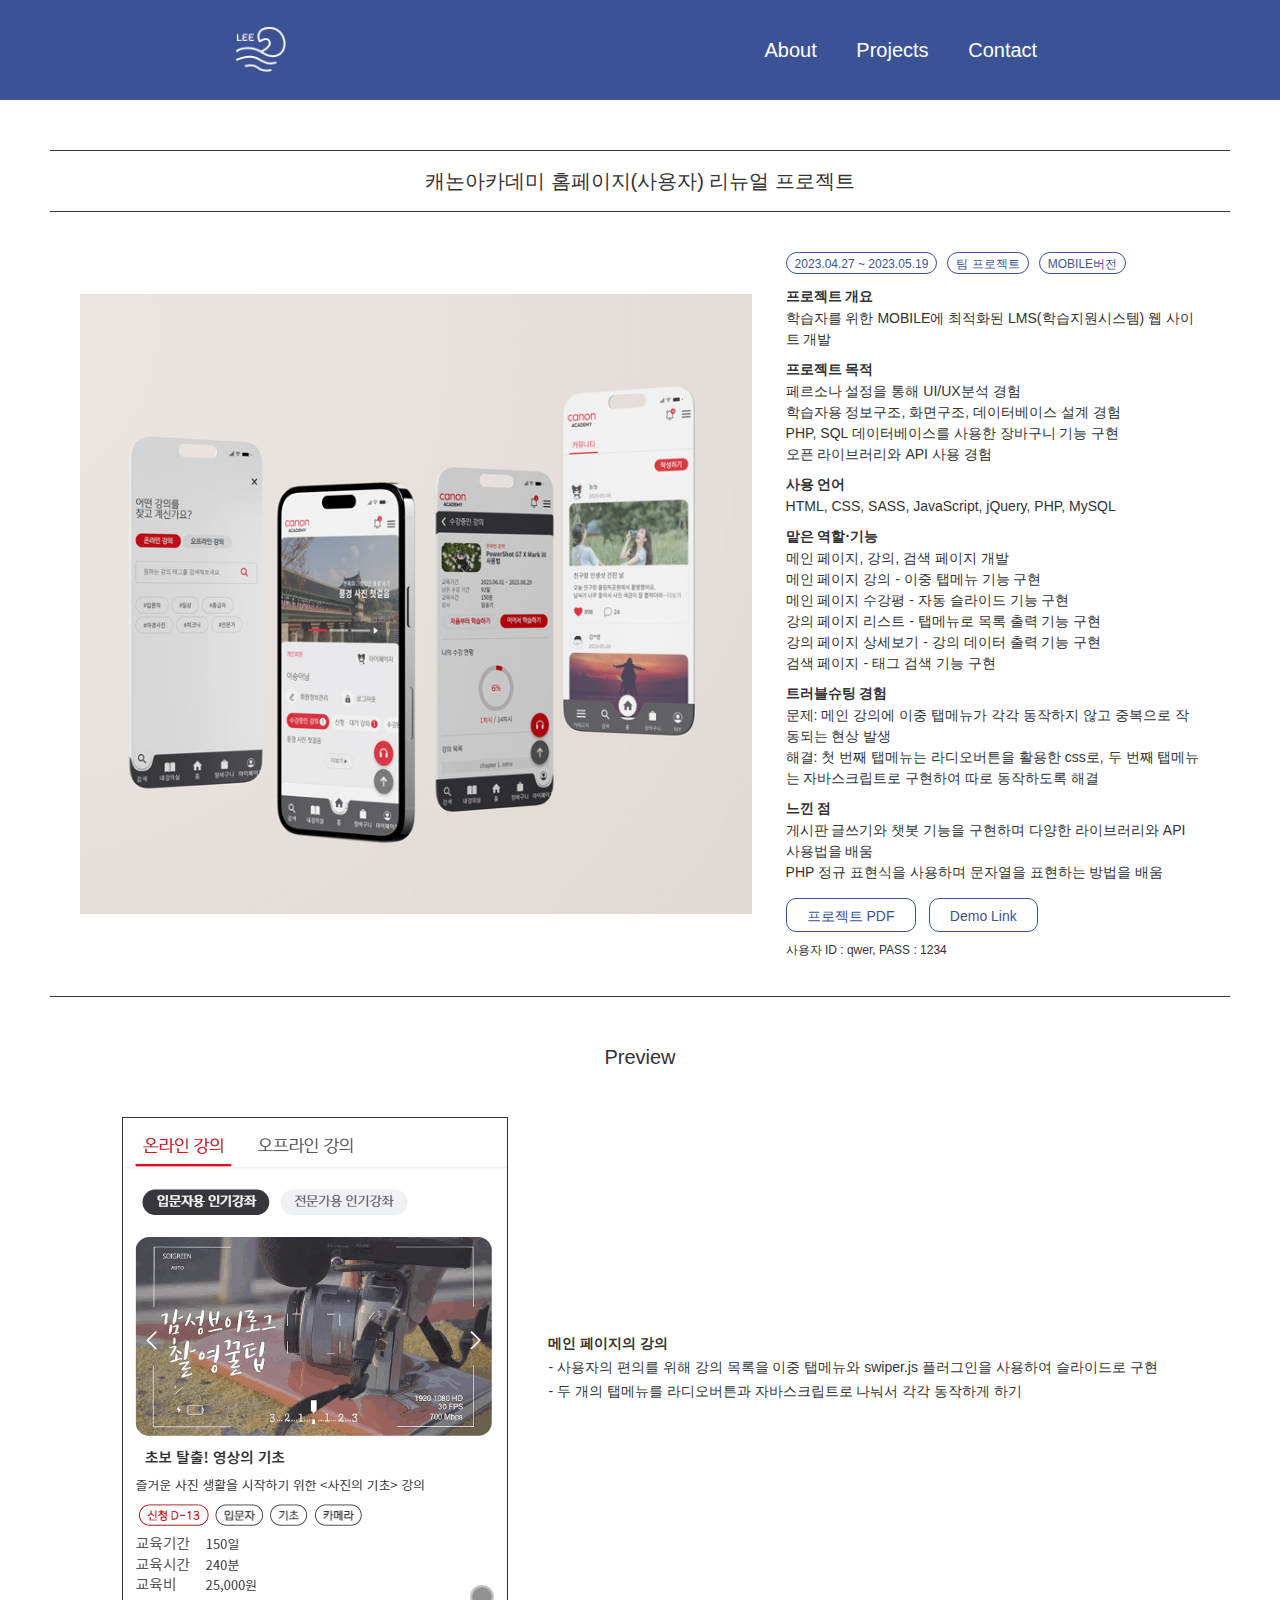
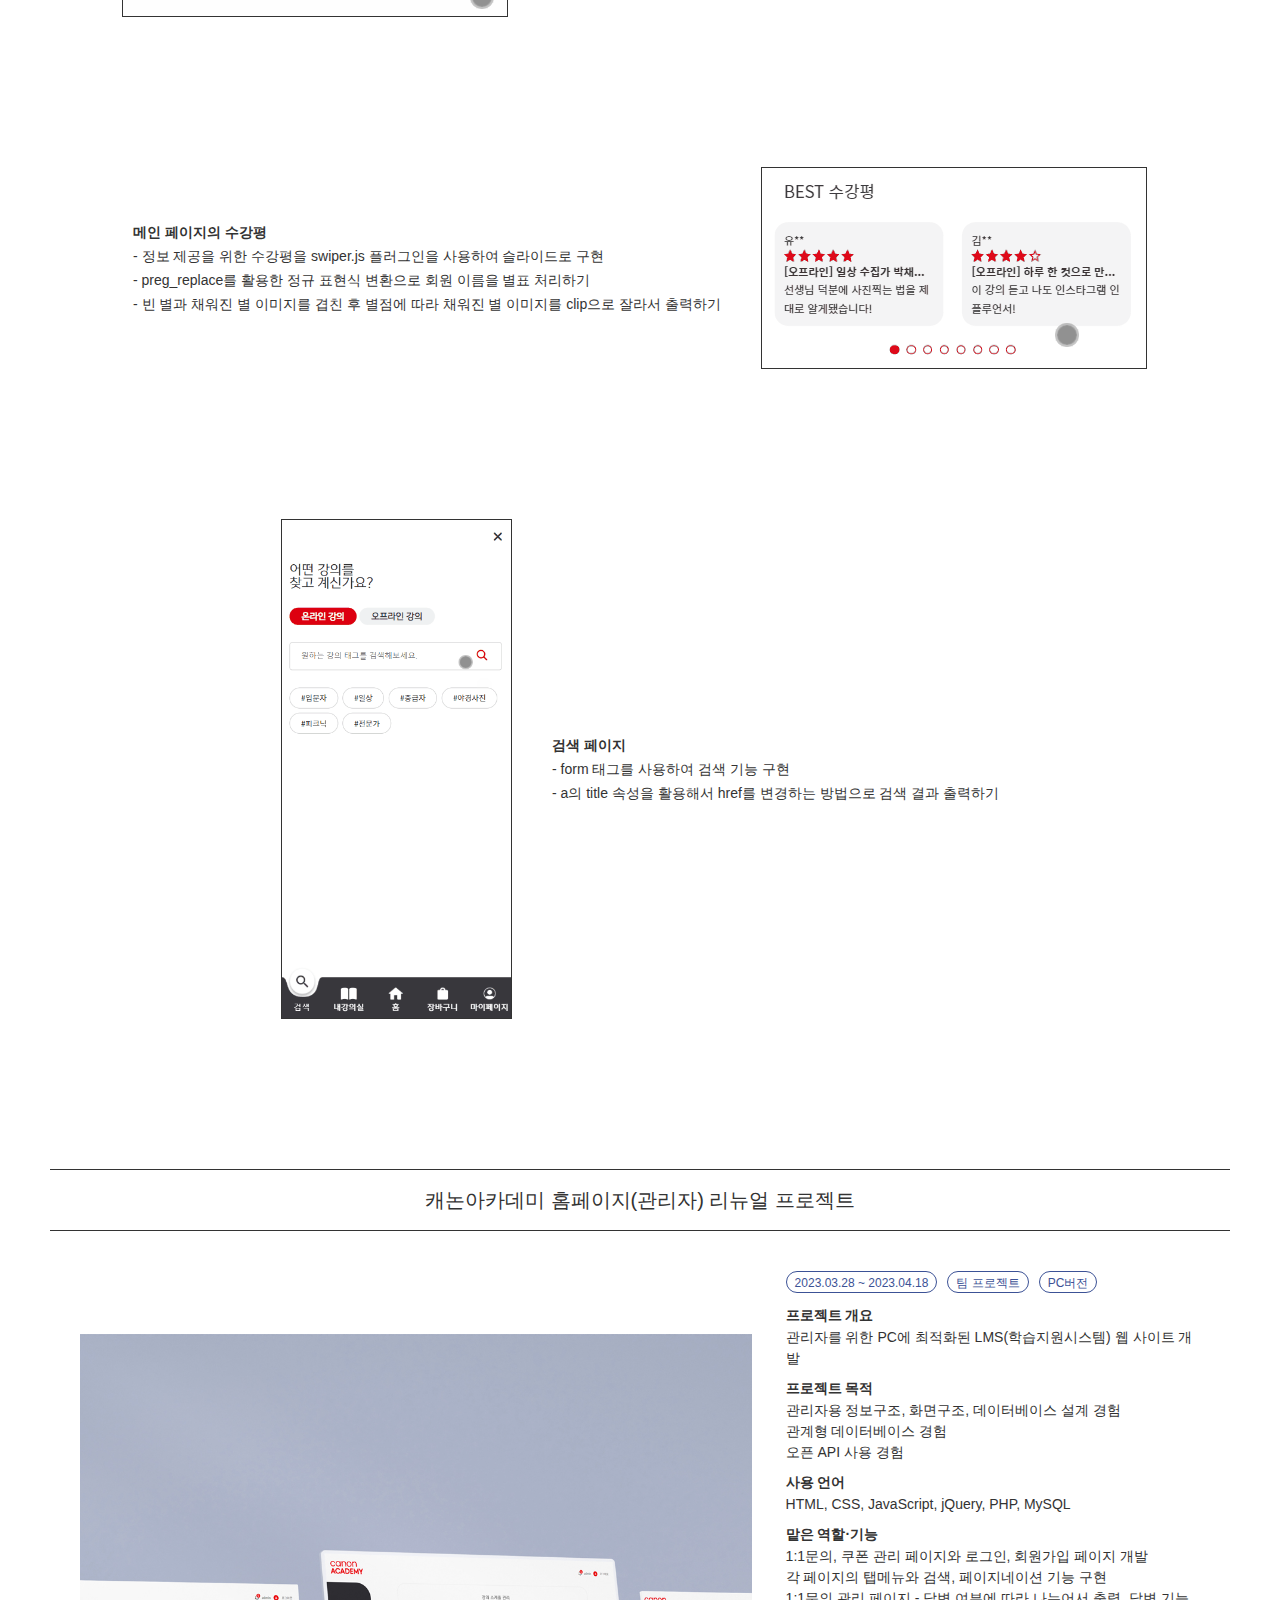
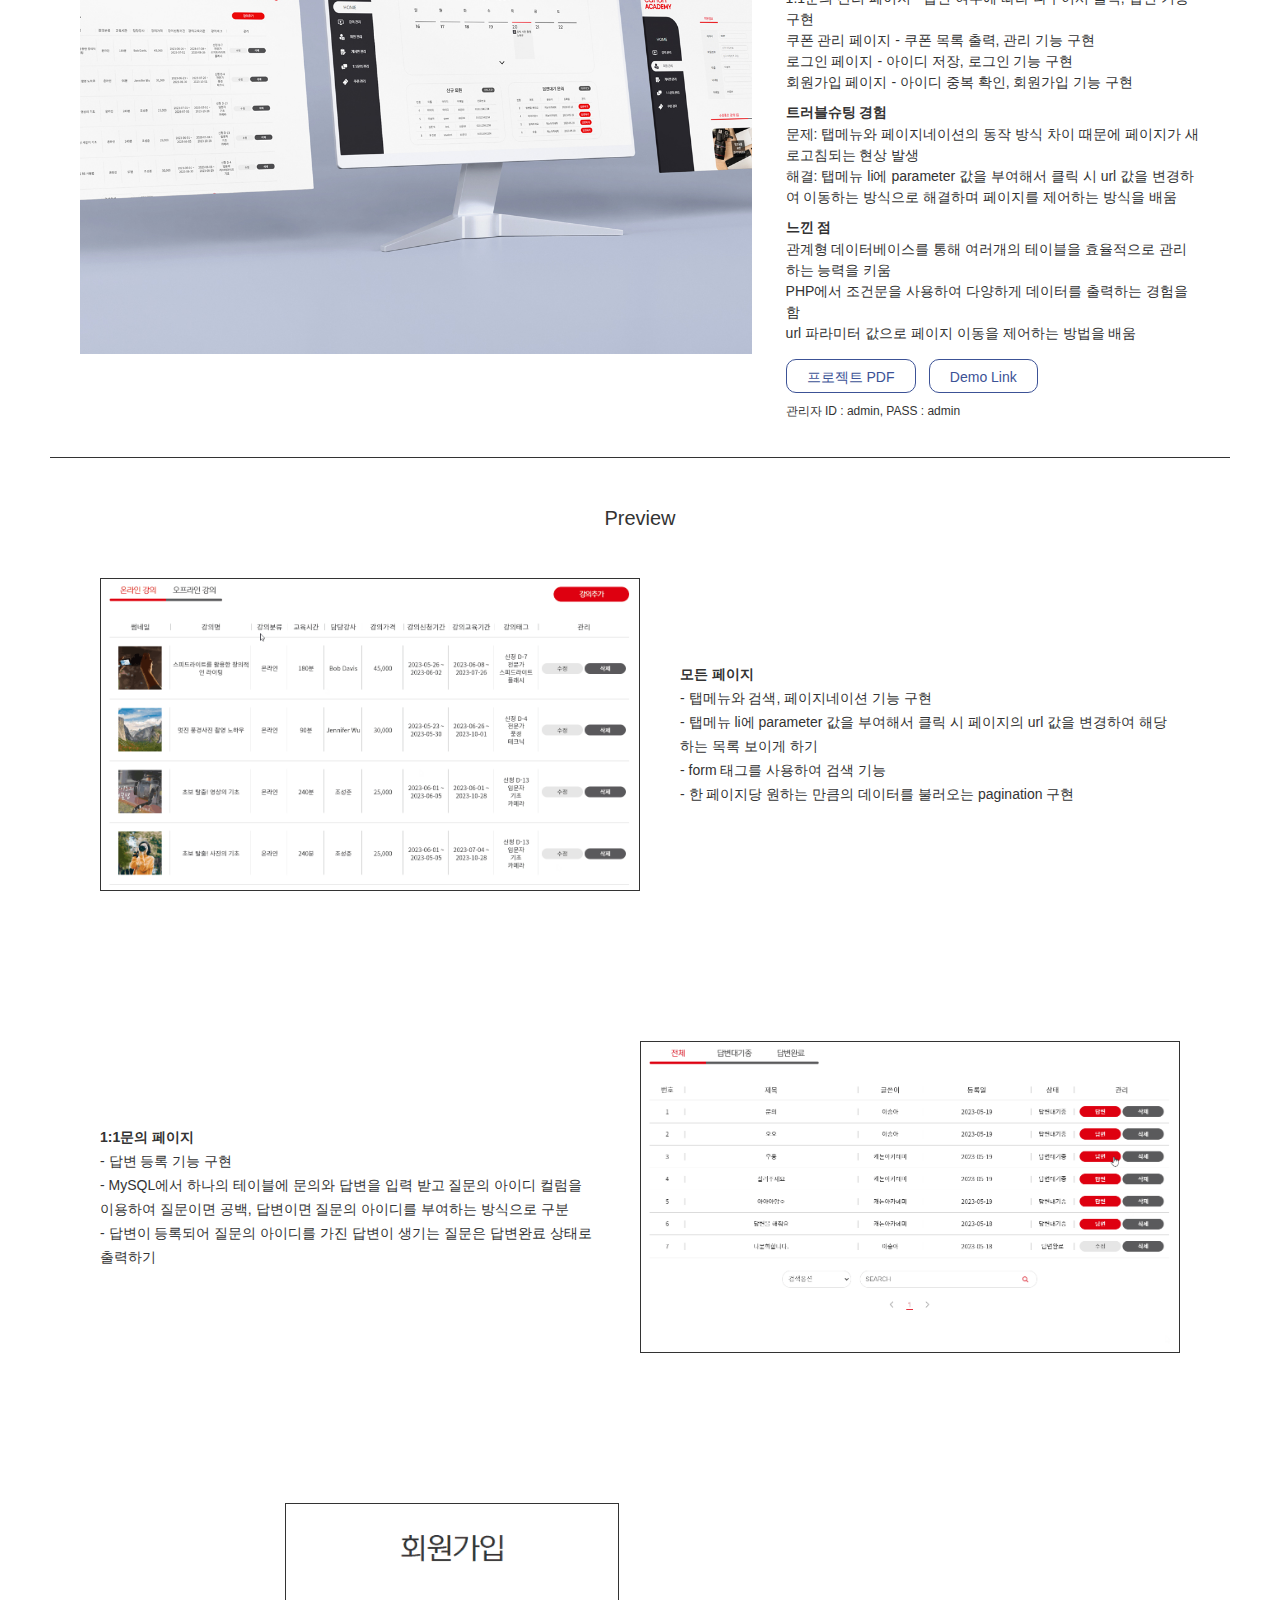
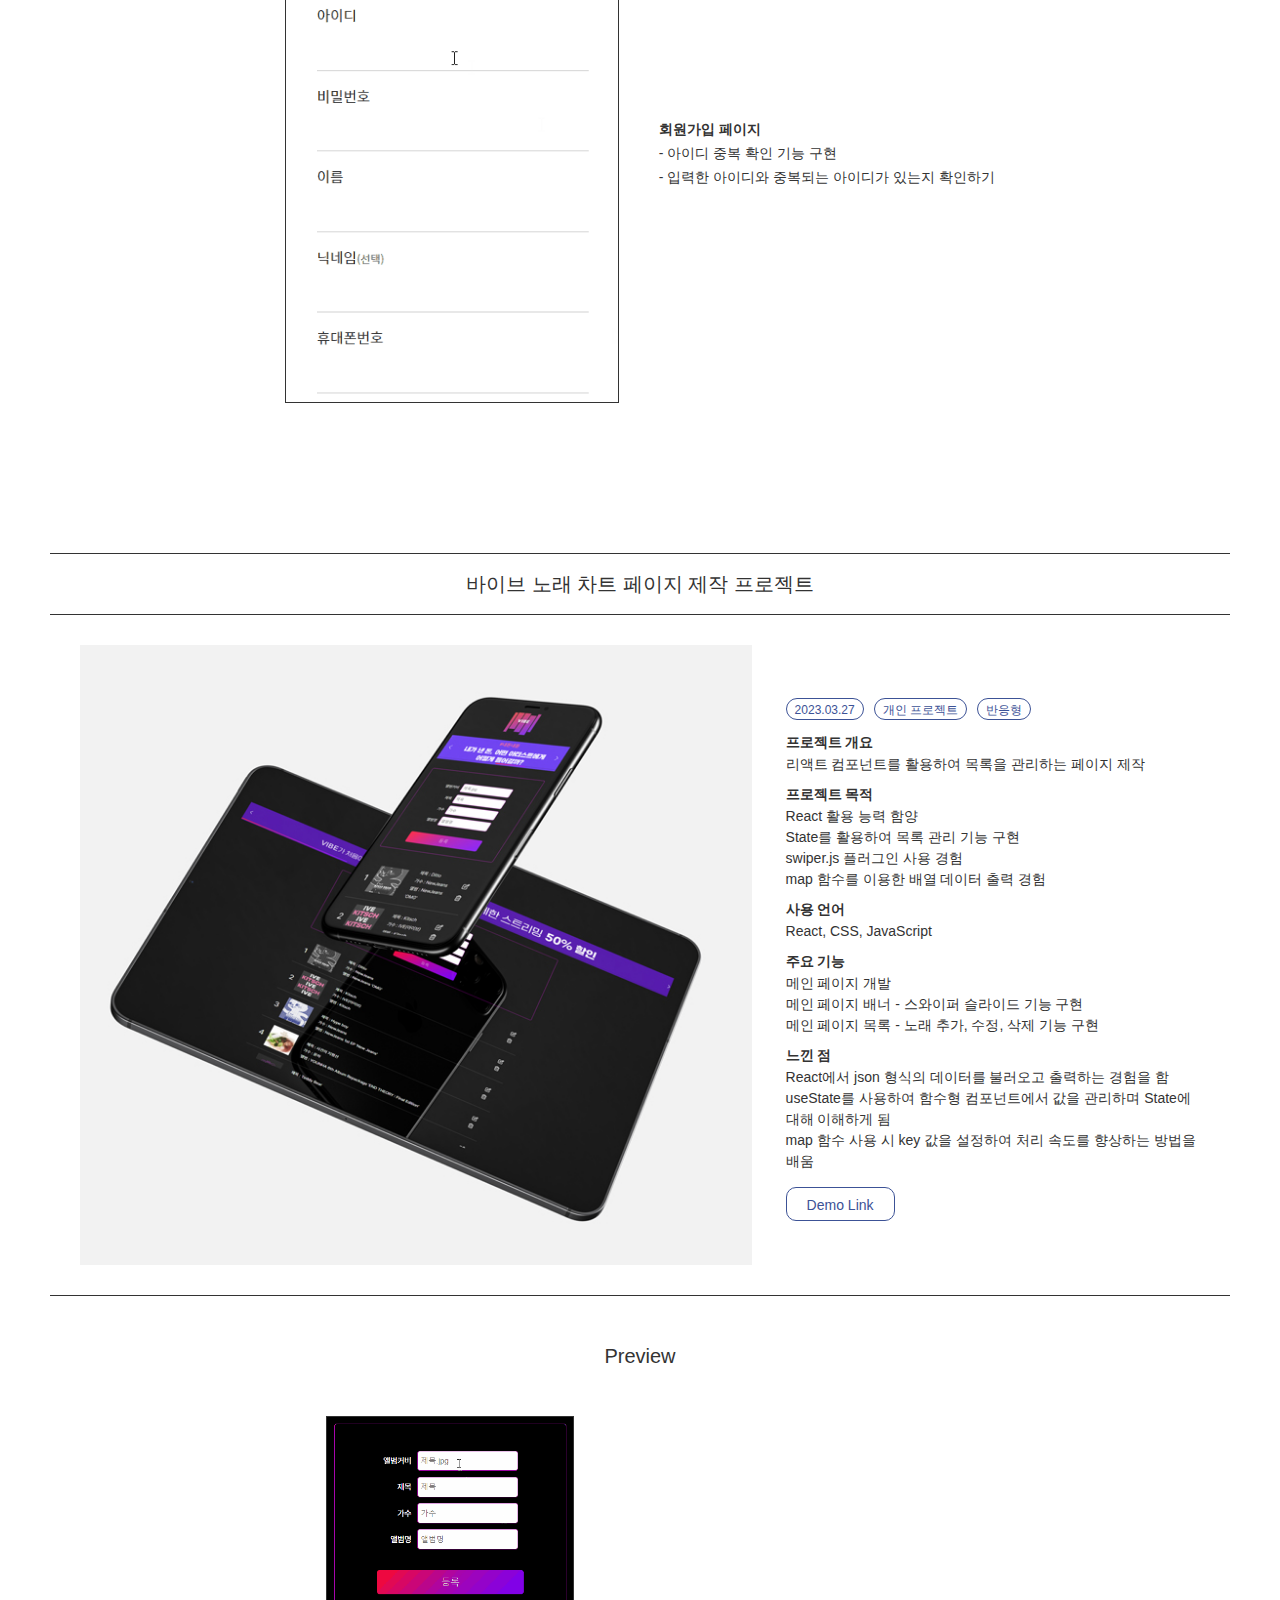
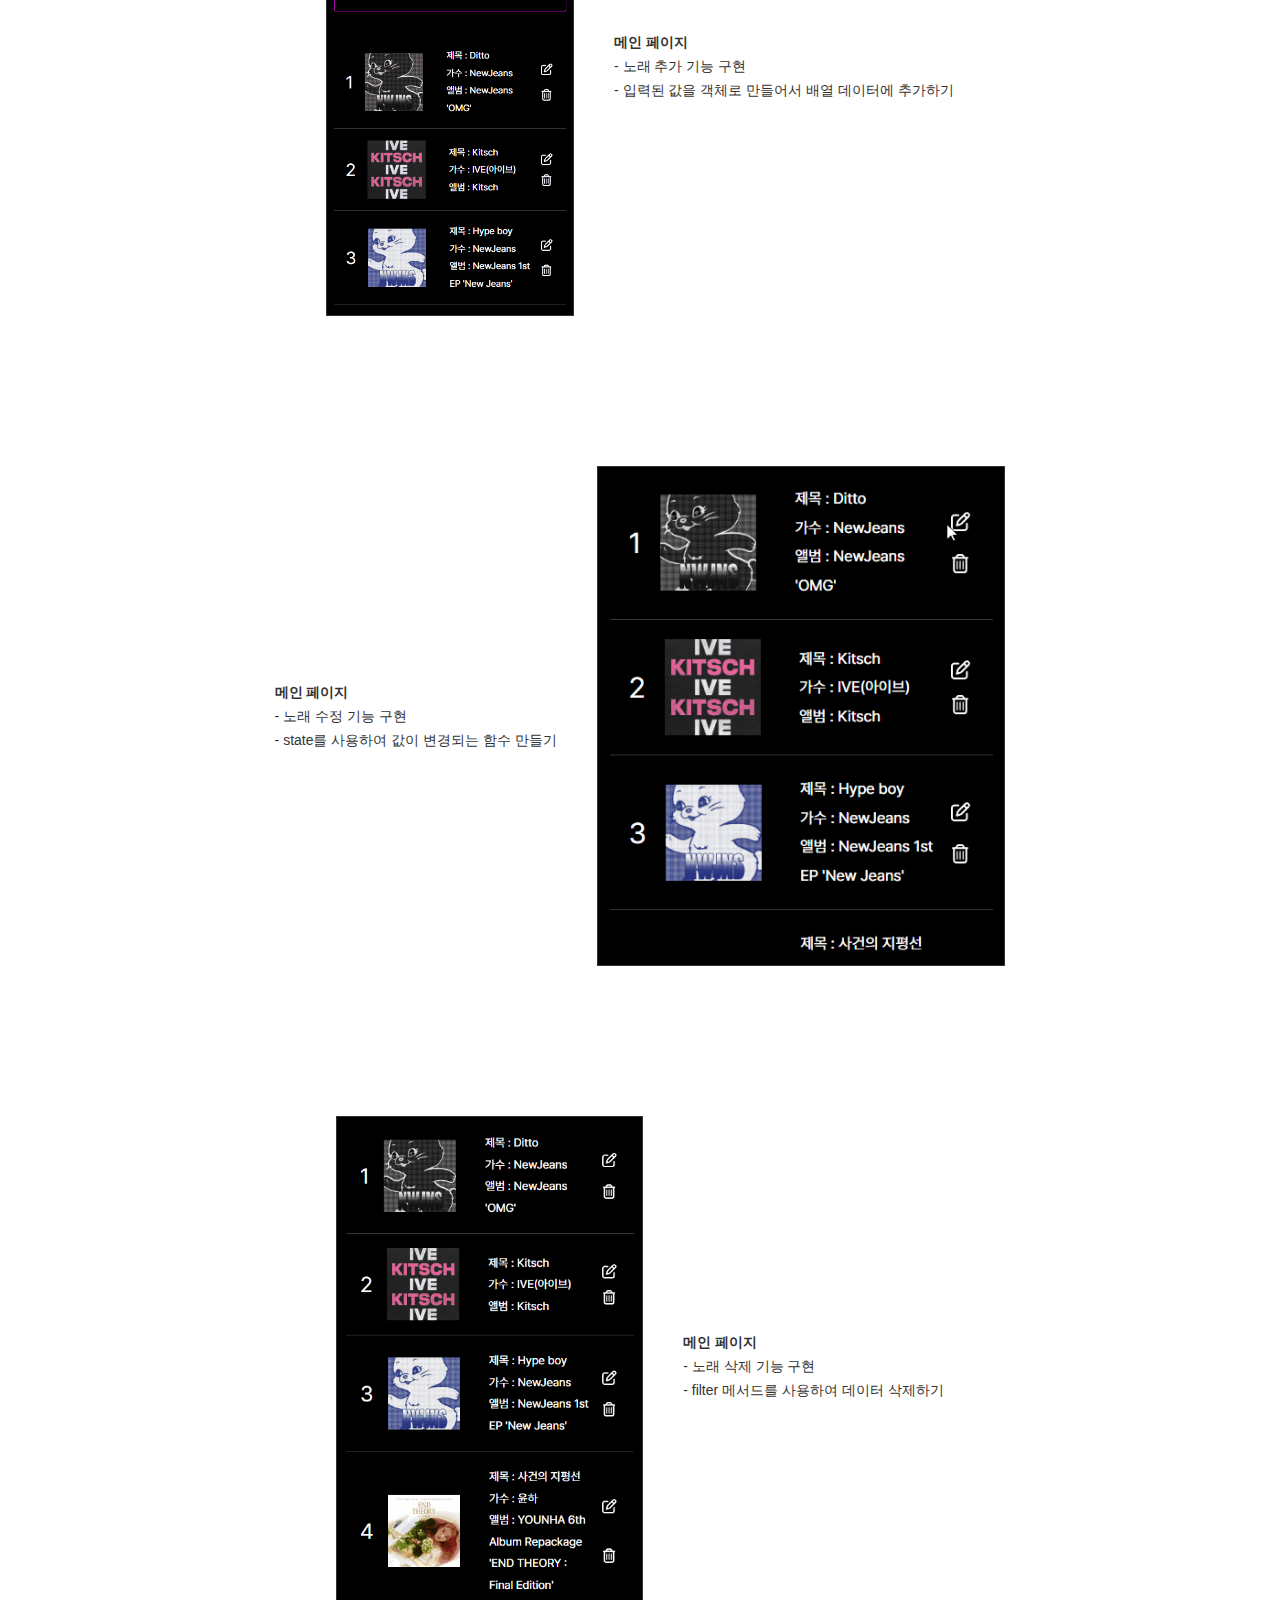
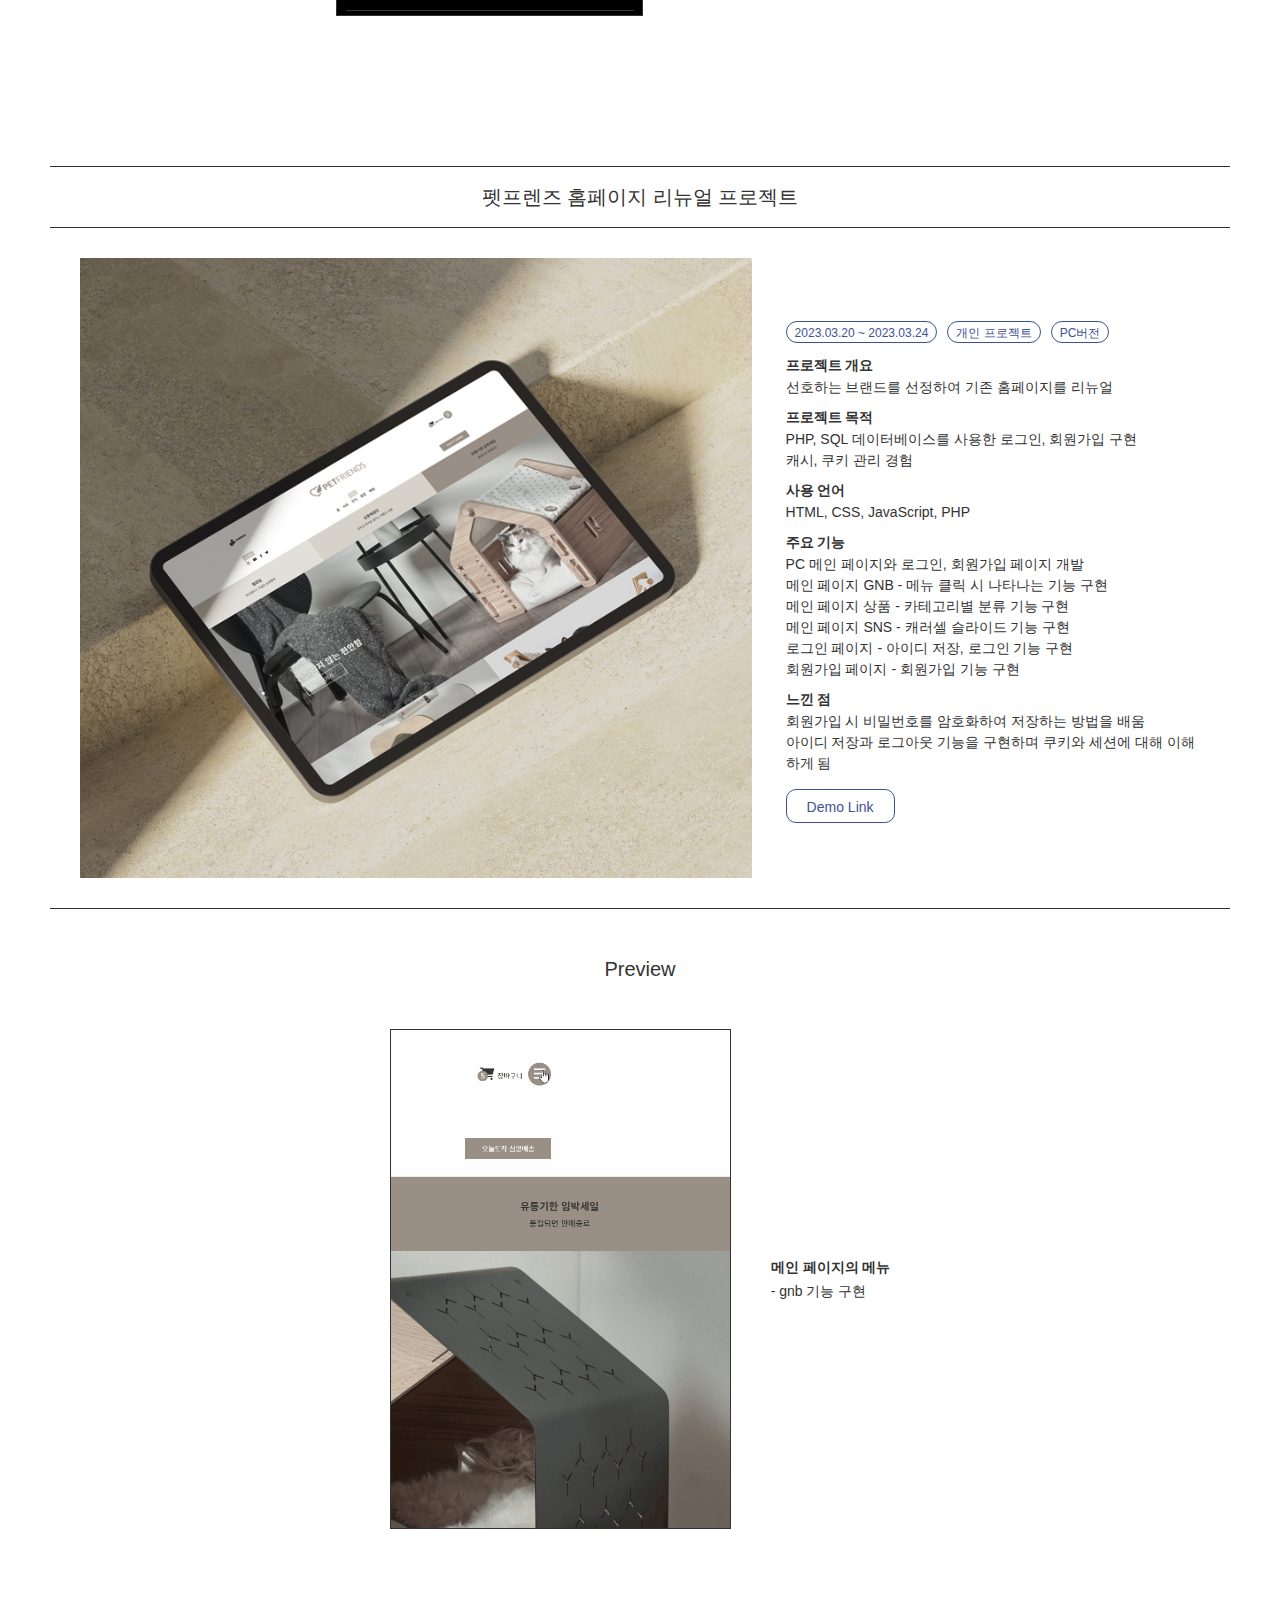
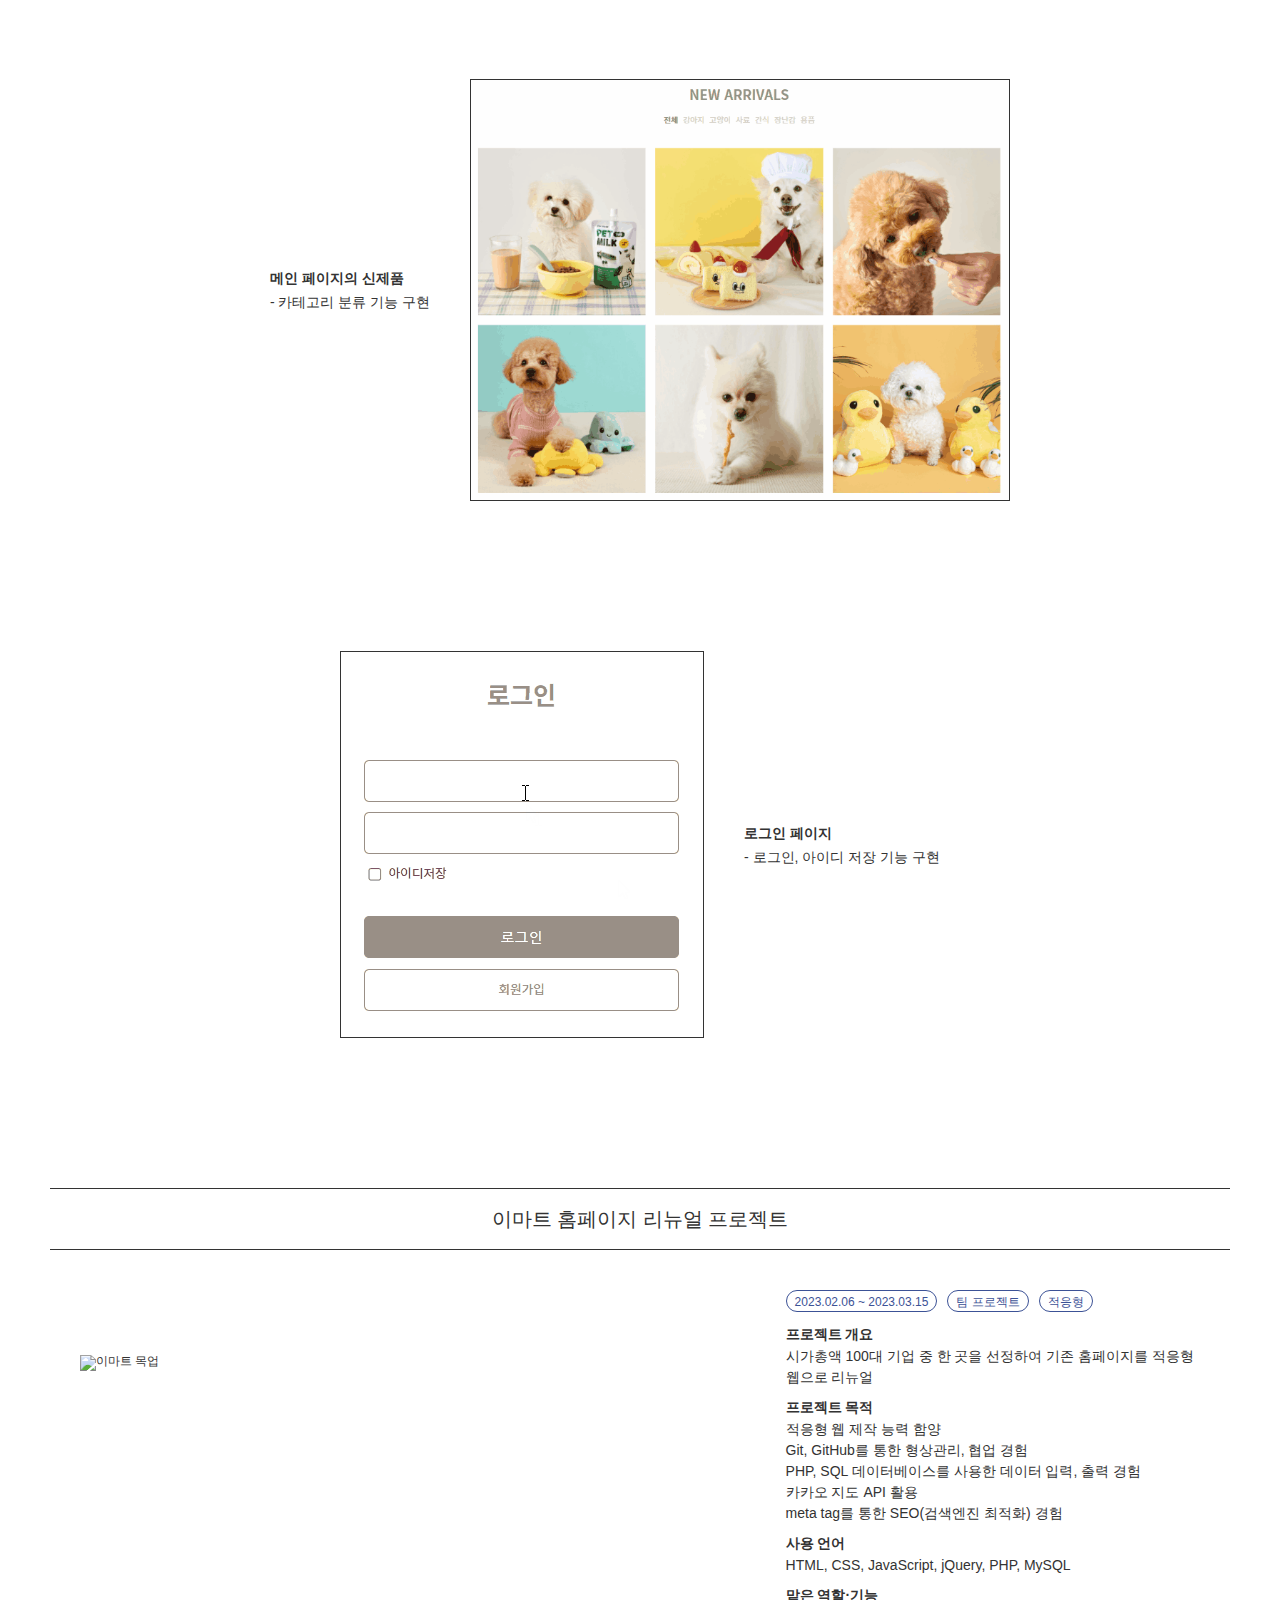
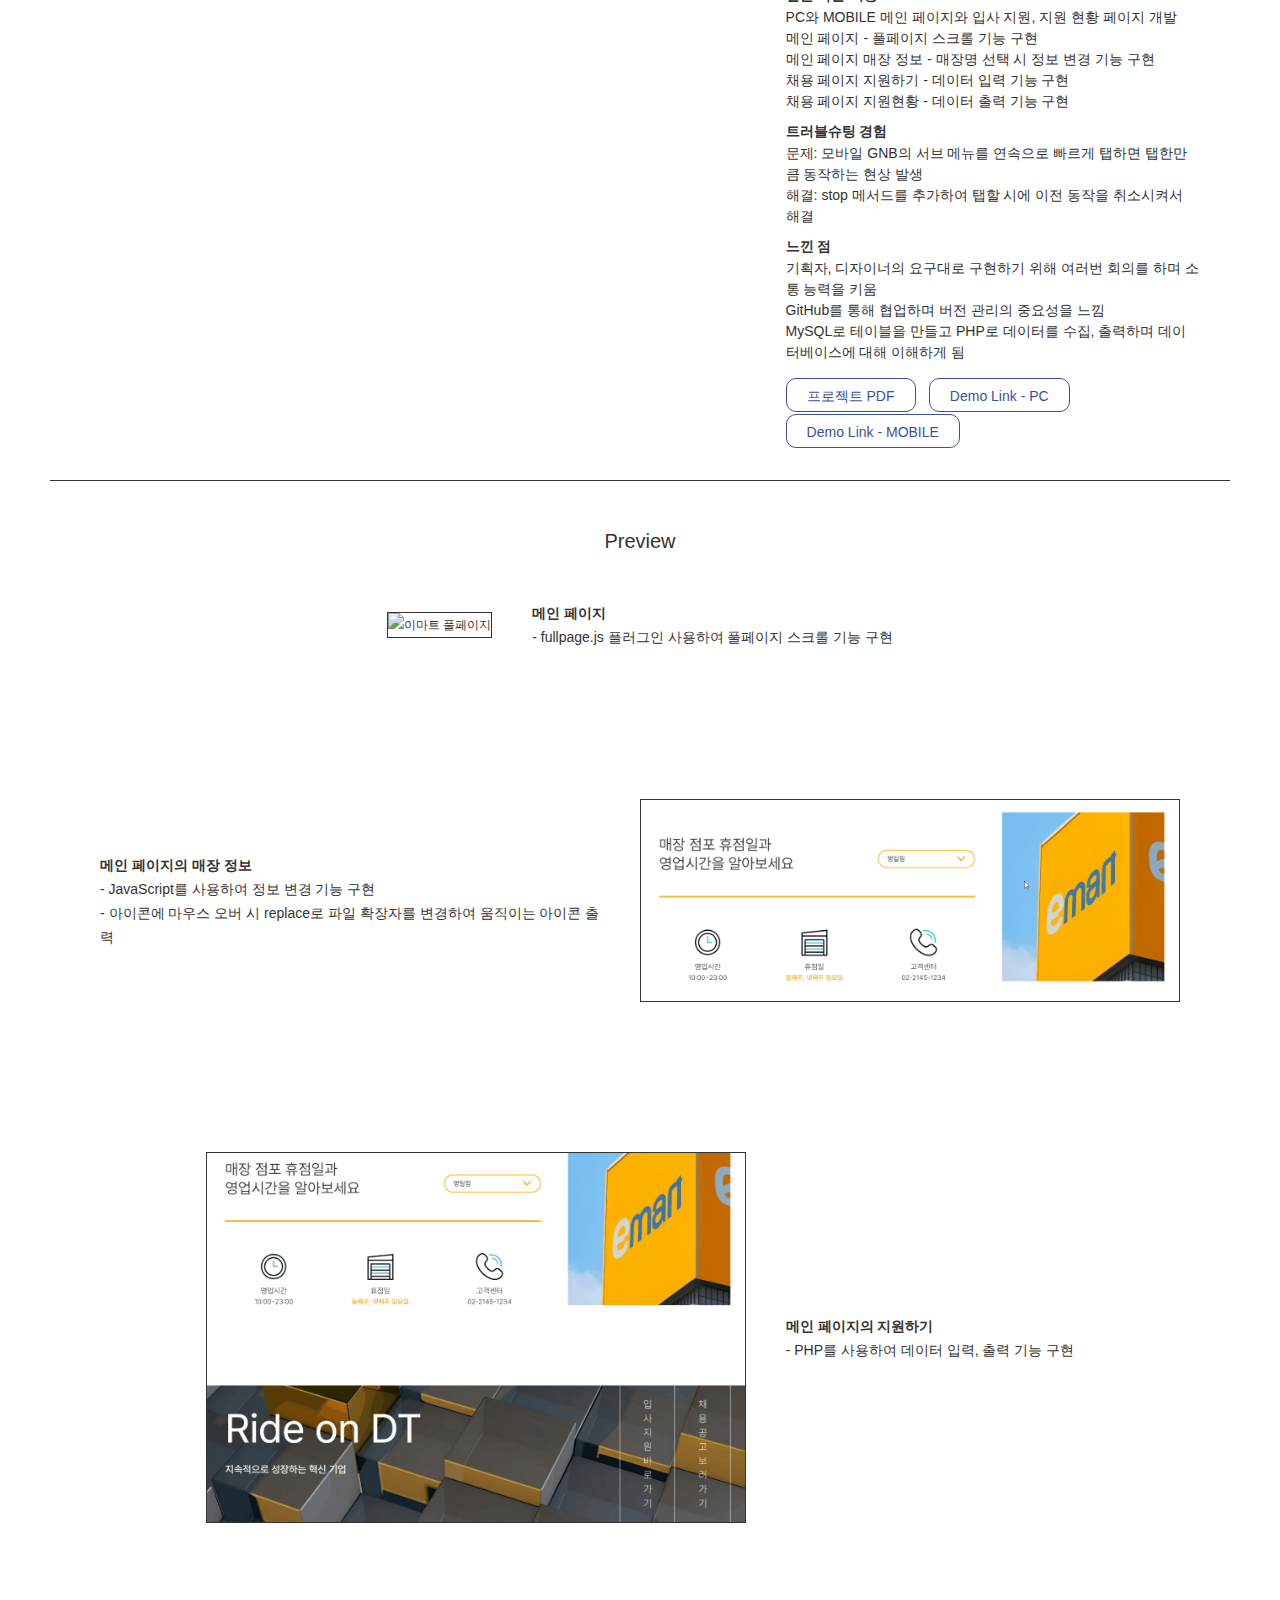
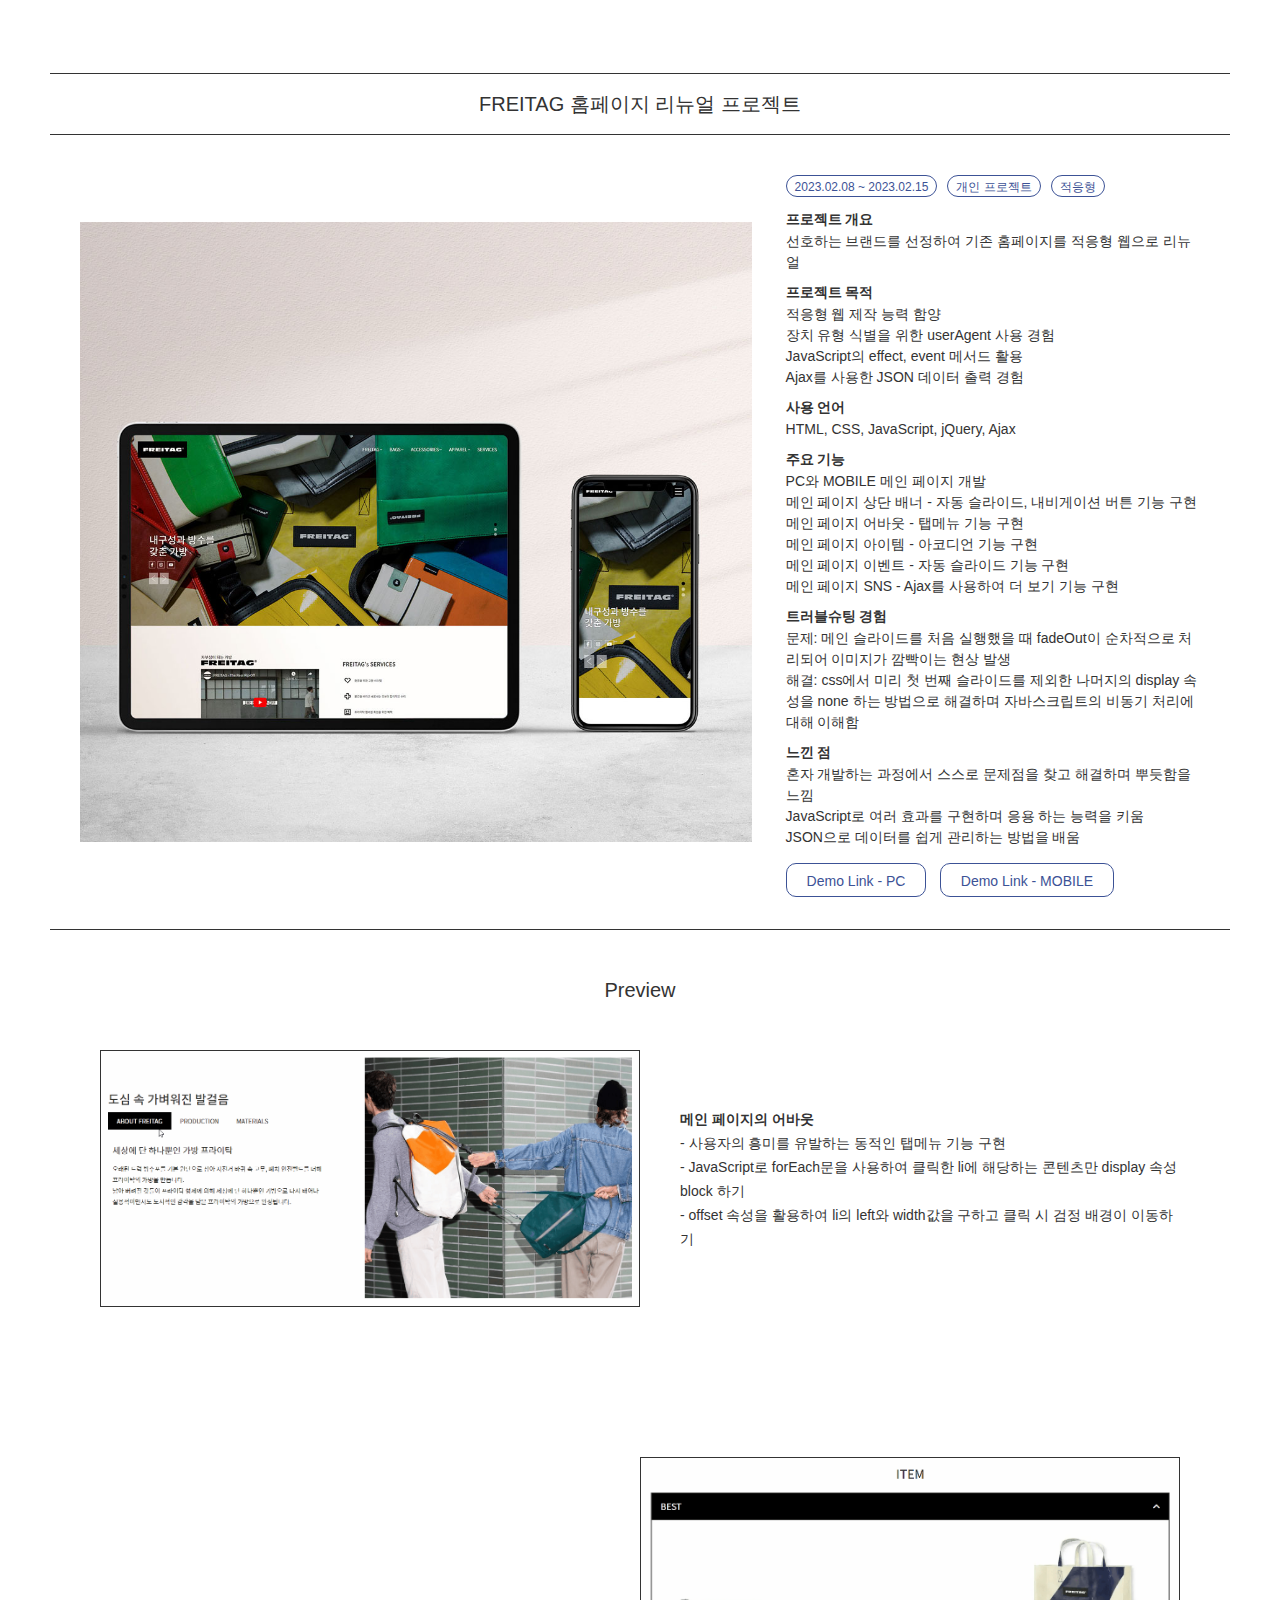
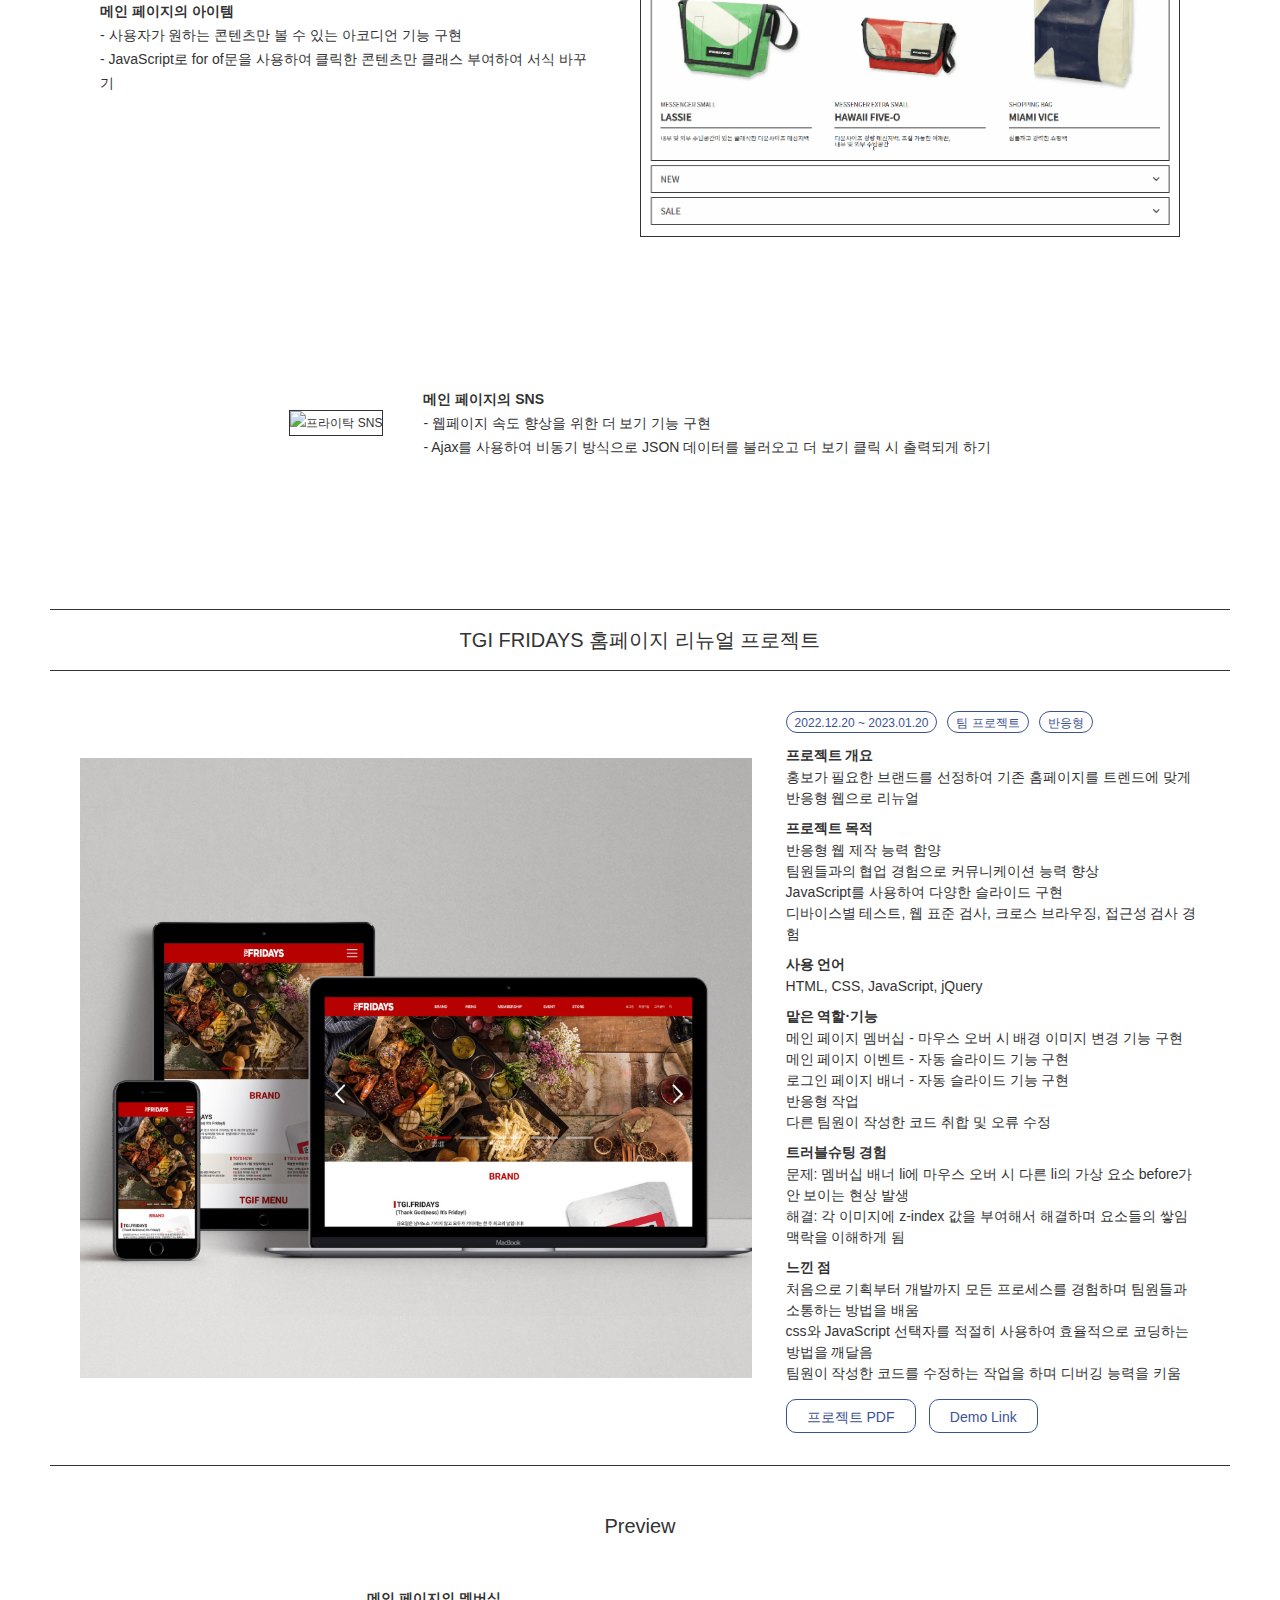
==== commit bda6011c: "portfolio" ====
--- a/project.html
+++ b/project.html
@@ -203,15 +203,18 @@
               <dd>리액트 컴포넌트를 활용하여 목록을 관리하는 페이지 제작</dd>
               <dt>프로젝트 목적</dt>
               <dd>React 활용 능력 함양</dd>
+              <dd>State를 활용하여 목록 관리 기능 구현</dd>
               <dd>swiper.js 플러그인 사용 경험</dd>
-              <dd>map 함수를 이용한 데이터 출력 경험</dd>
-              <dt>사용 언어</dt>
-              <dd>React, HTML, CSS, JavaScript</dd>
+              <dd>map 함수를 이용한 배열 데이터 출력 경험</dd>
+              <dt>사용 언어</dt>
+              <dd>React, CSS, JavaScript</dd>
               <dt>주요 기능</dt>
               <dd>메인 페이지 개발</dd>
               <dd>메인 페이지 배너 - 스와이퍼 슬라이드 기능 구현</dd>
               <dd>메인 페이지 목록 - 노래 추가, 수정, 삭제 기능 구현</dd>
               <dt>느낀 점</dt>
+              <dd>React에서 json 형식의 데이터를 불러오고 출력하는 경험을 함</dd>
+              <dd>useState를 사용하여 함수형 컴포넌트에서 값을 관리하며 State에 대해 이해하게 됨</dd>
               <dd>map 함수 사용 시 key 값을 설정하여 처리 속도를 향상하는 방법을 배움</dd>
             </dl>
             <a href="https://xnclxud9.github.io/vibe/" title="링크 바로가기" target="_blank" rel="noopener noreferrer">Demo
@@ -226,14 +229,14 @@
               <div>
                 <h3>메인 페이지</h3>
                 <p>- 노래 추가 기능 구현</p>
-                <p>- </p>
+                <p>- 입력된 값을 객체로 만들어서 배열 데이터에 추가하기</p>
               </div>
             </li>
             <li>
               <div>
                 <h3>메인 페이지</h3>
                 <p>- 노래 수정 기능 구현</p>
-                <p>- </p>
+                <p>- state를 사용하여 값이 변경되는 함수 만들기</p>
               </div>
               <img src="./images/vibe02.gif" alt="vibe 수정">
             </li>
@@ -242,7 +245,7 @@
               <div>
                 <h3>메인 페이지</h3>
                 <p>- 노래 삭제 기능 구현</p>
-                <p>- </p>
+                <p>- filter 메서드를 사용하여 데이터 삭제하기</p>
               </div>
             </li>
           </ul>
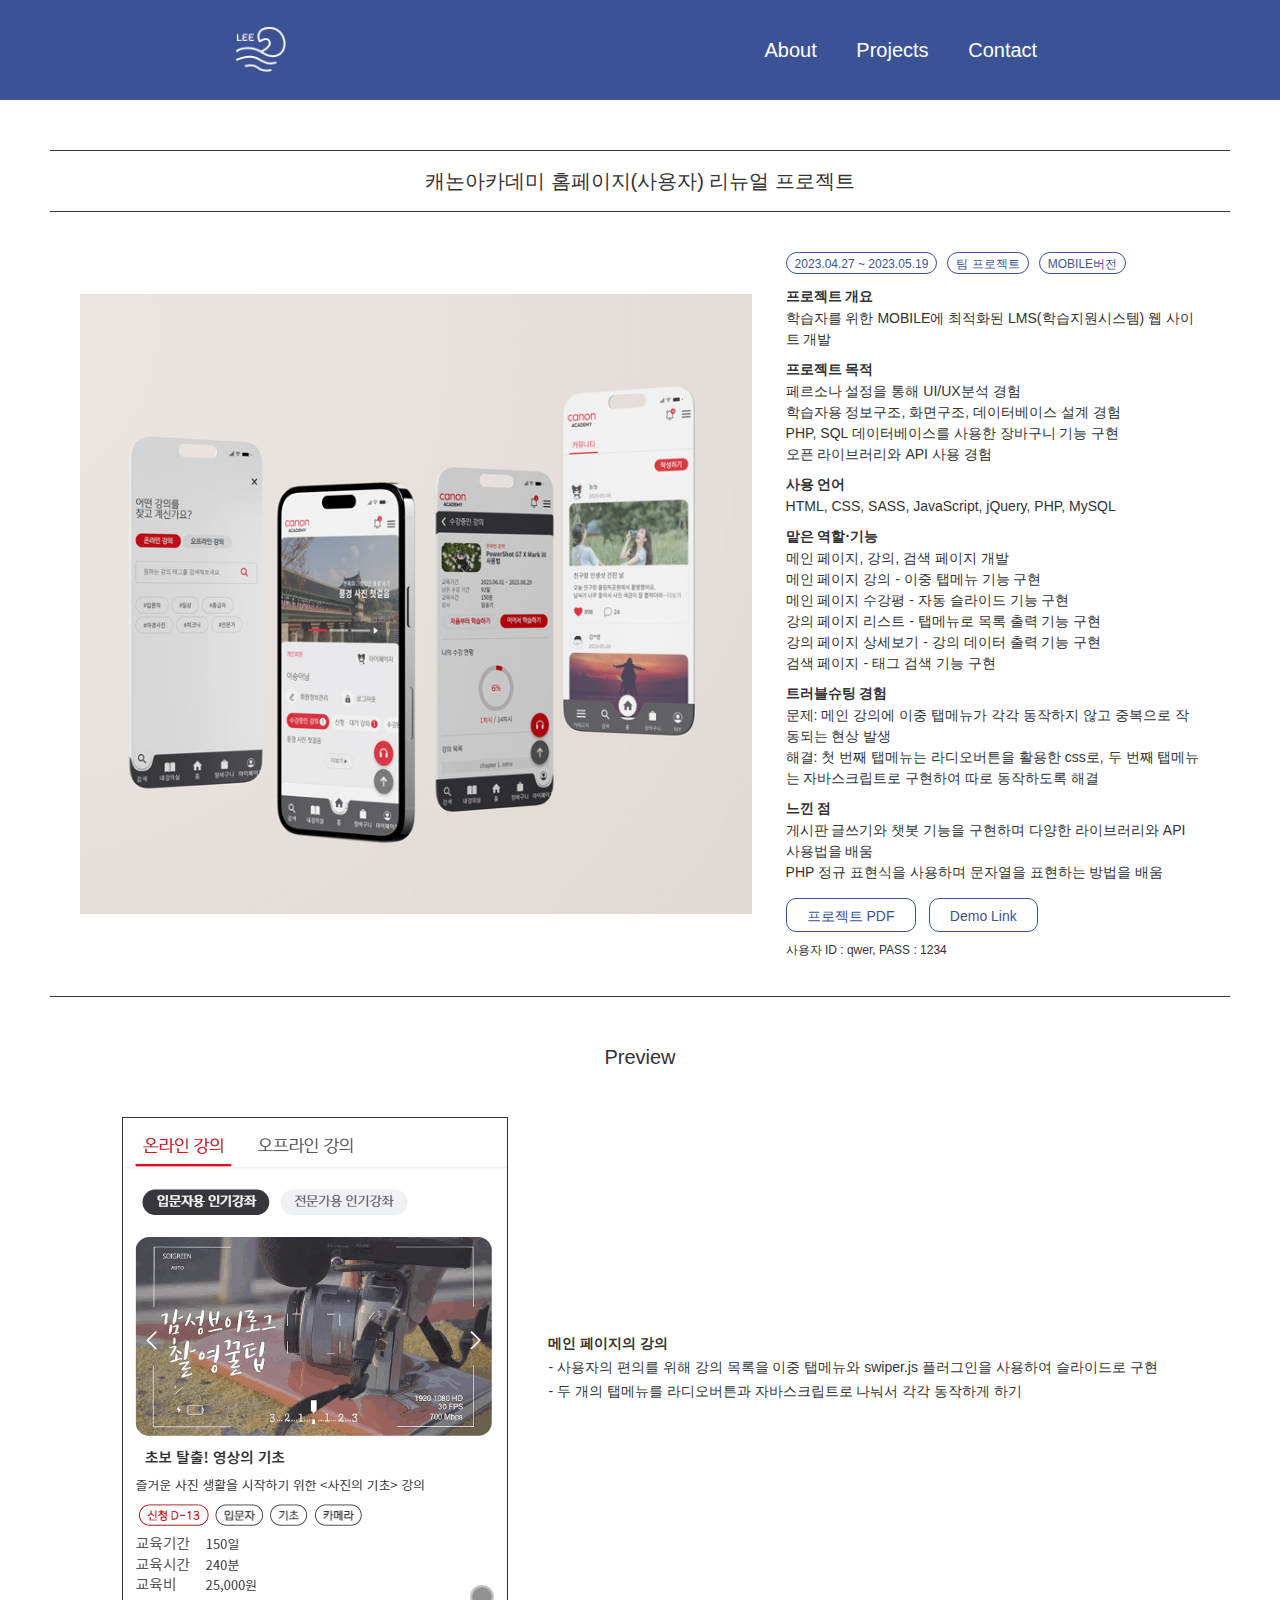
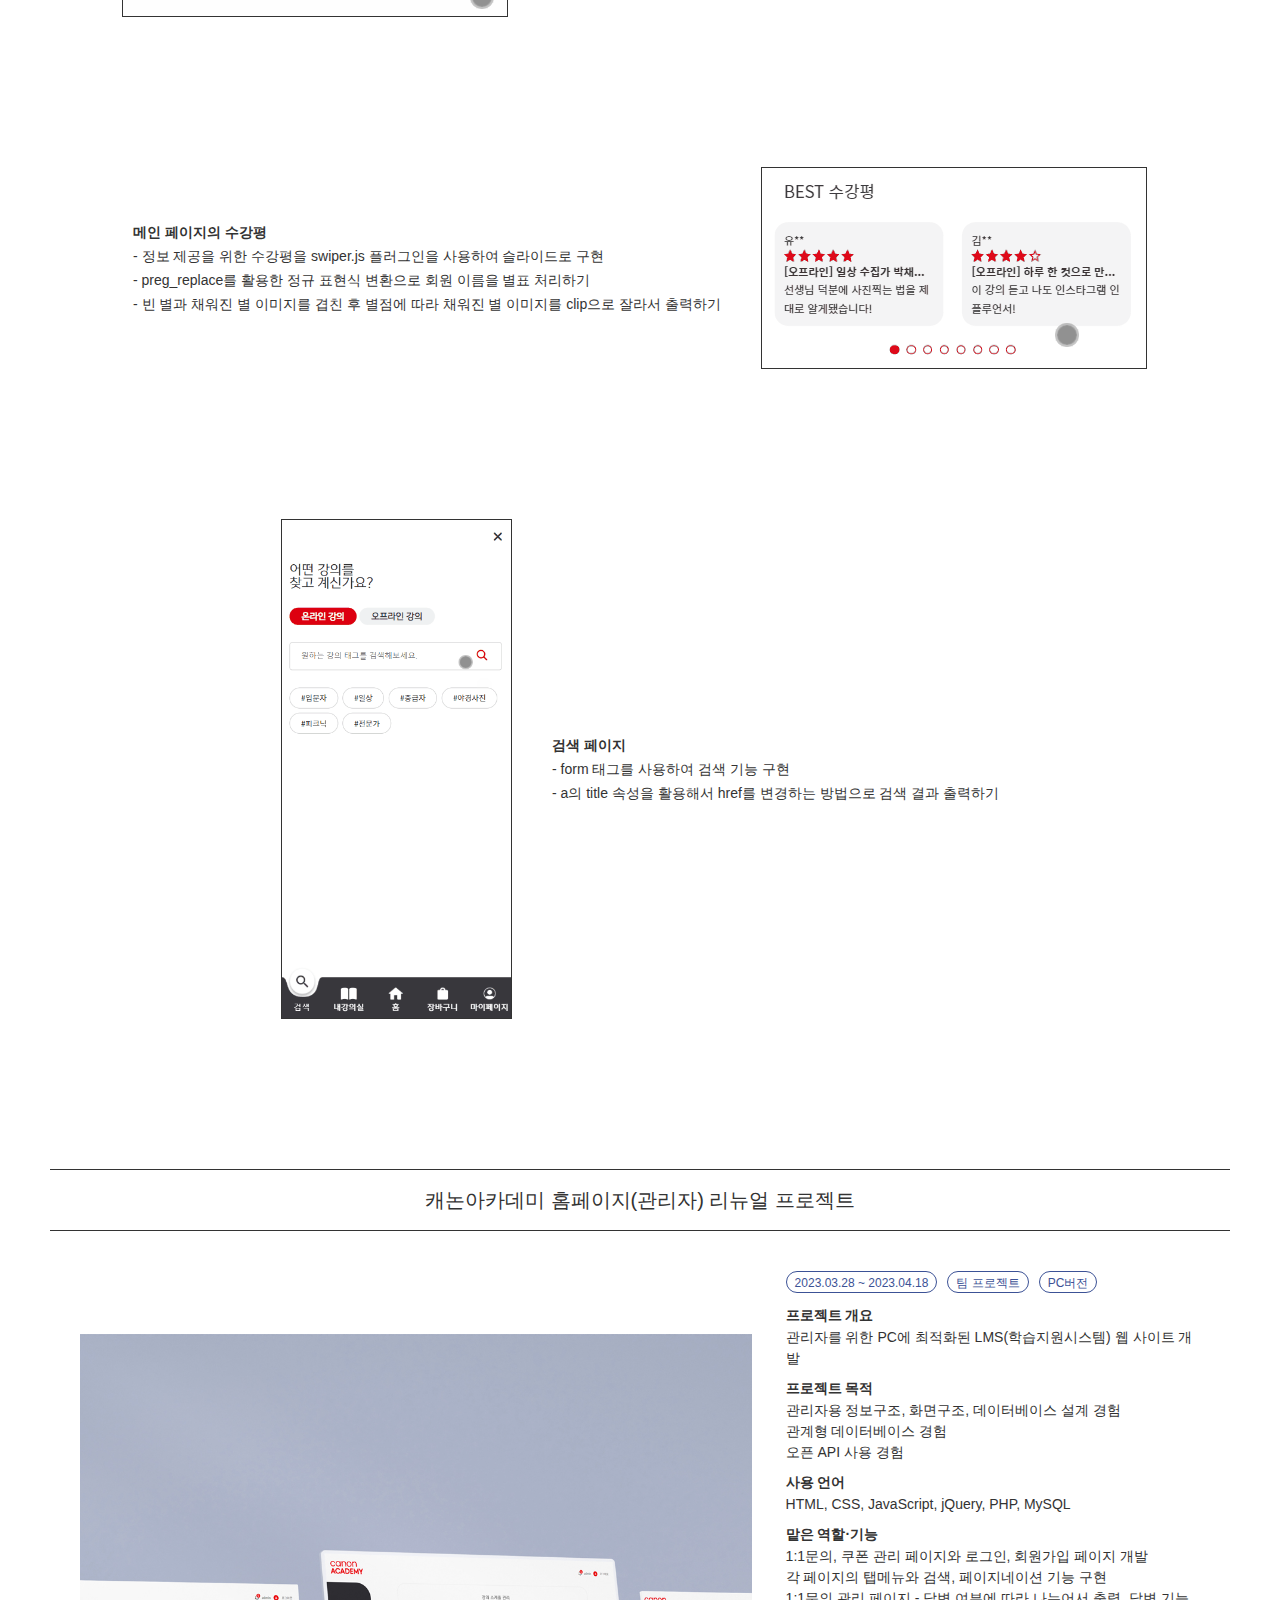
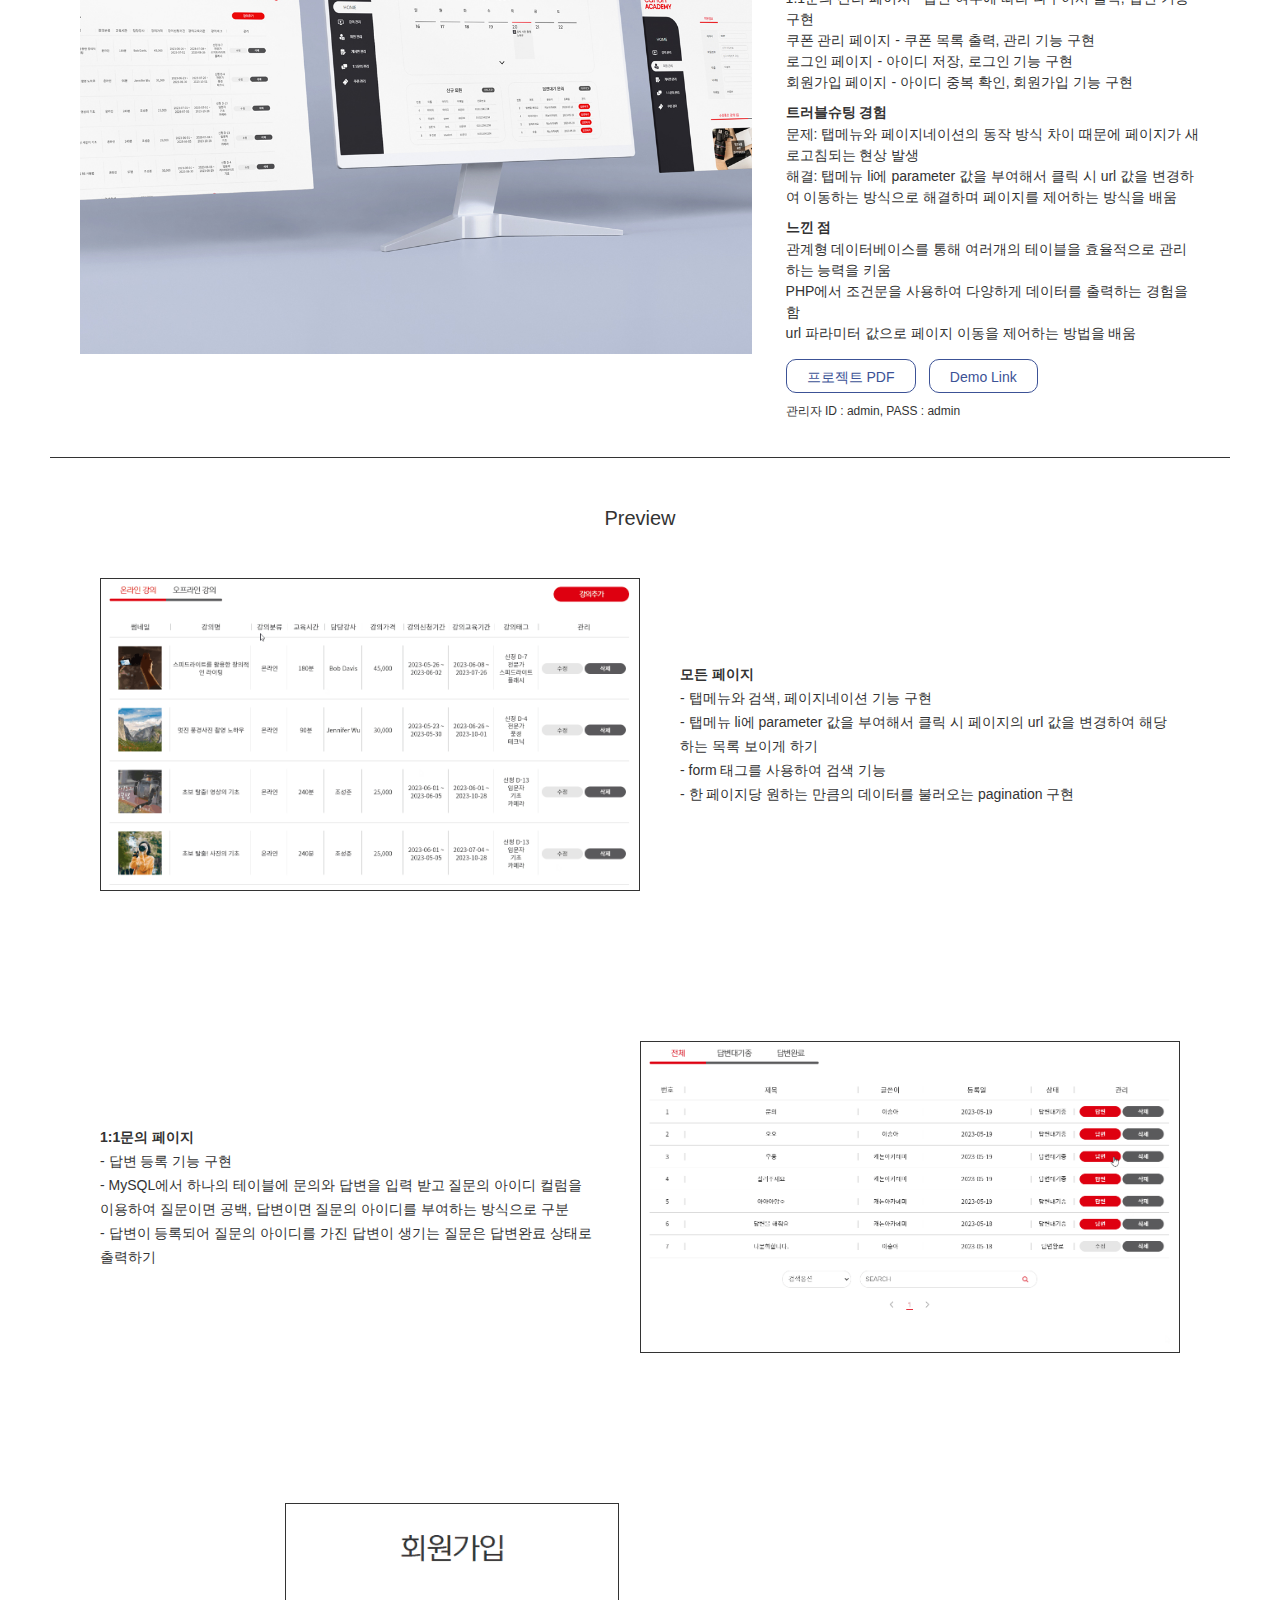
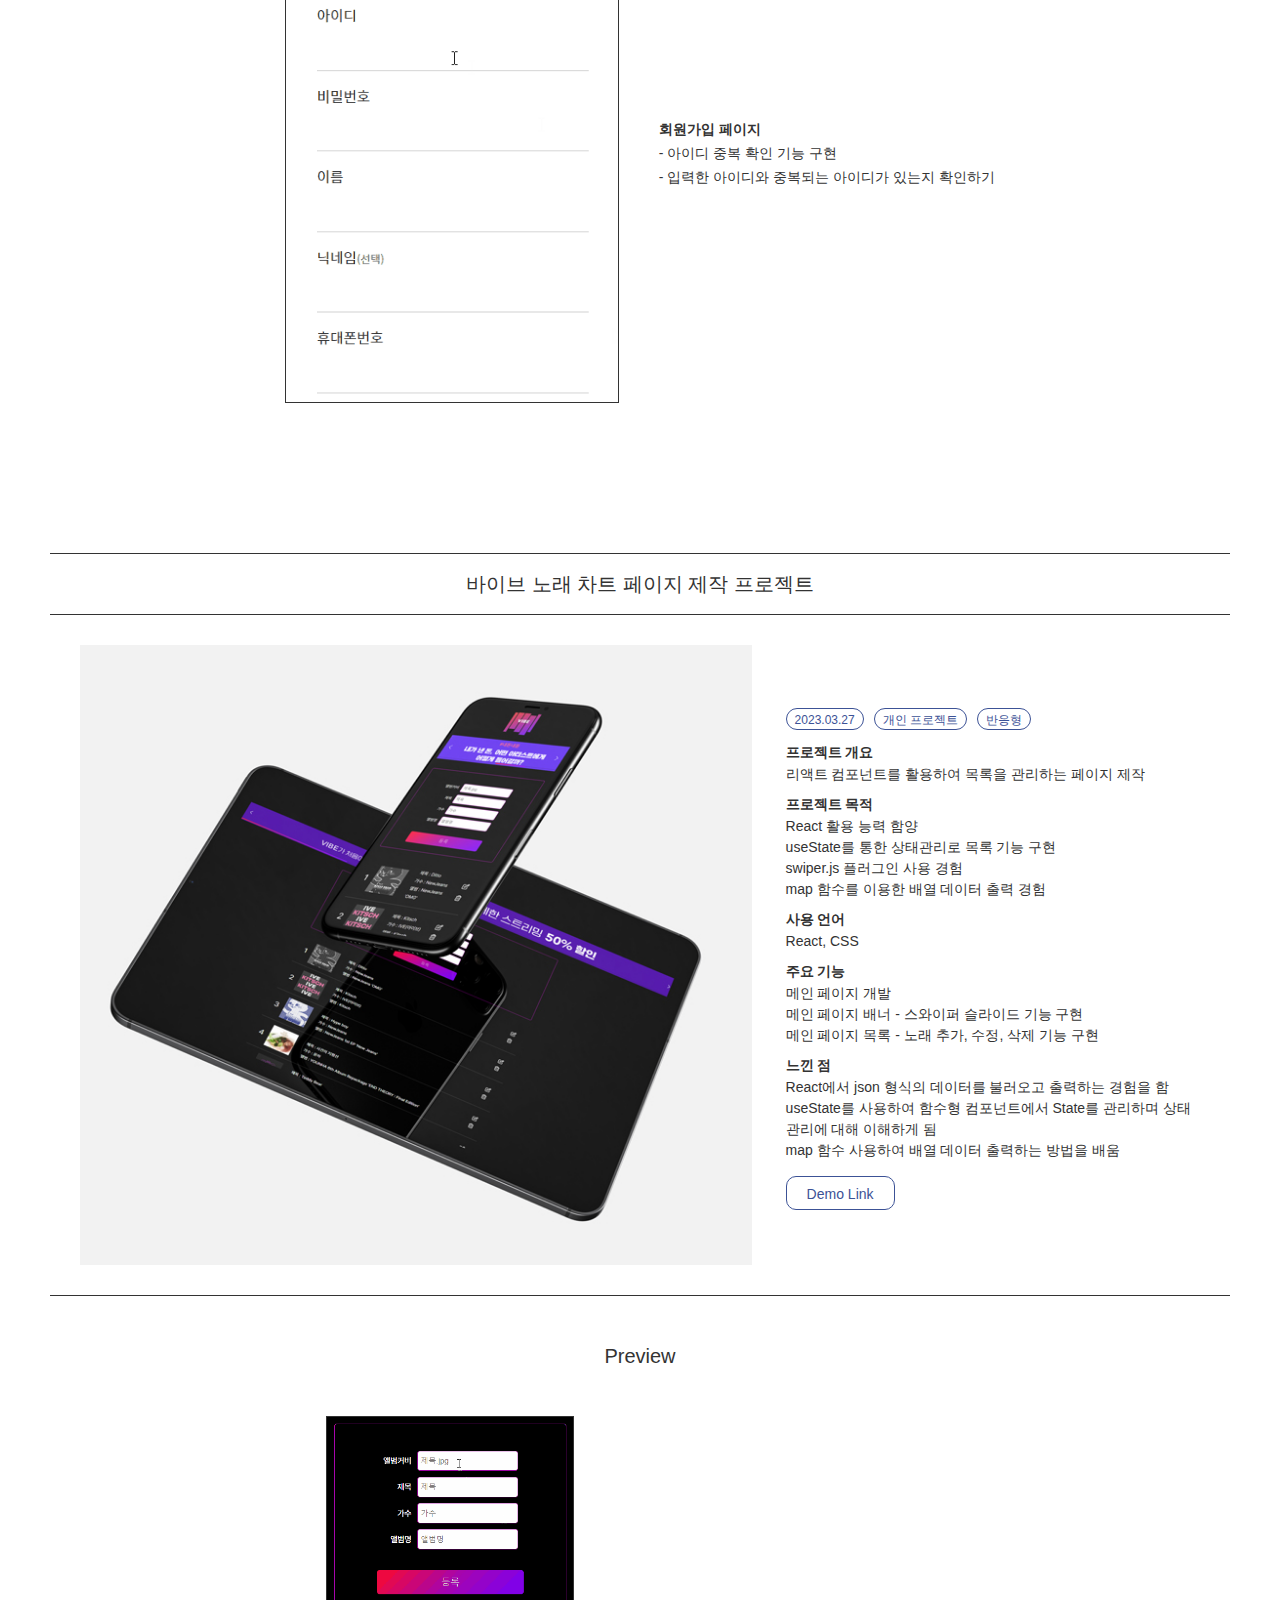
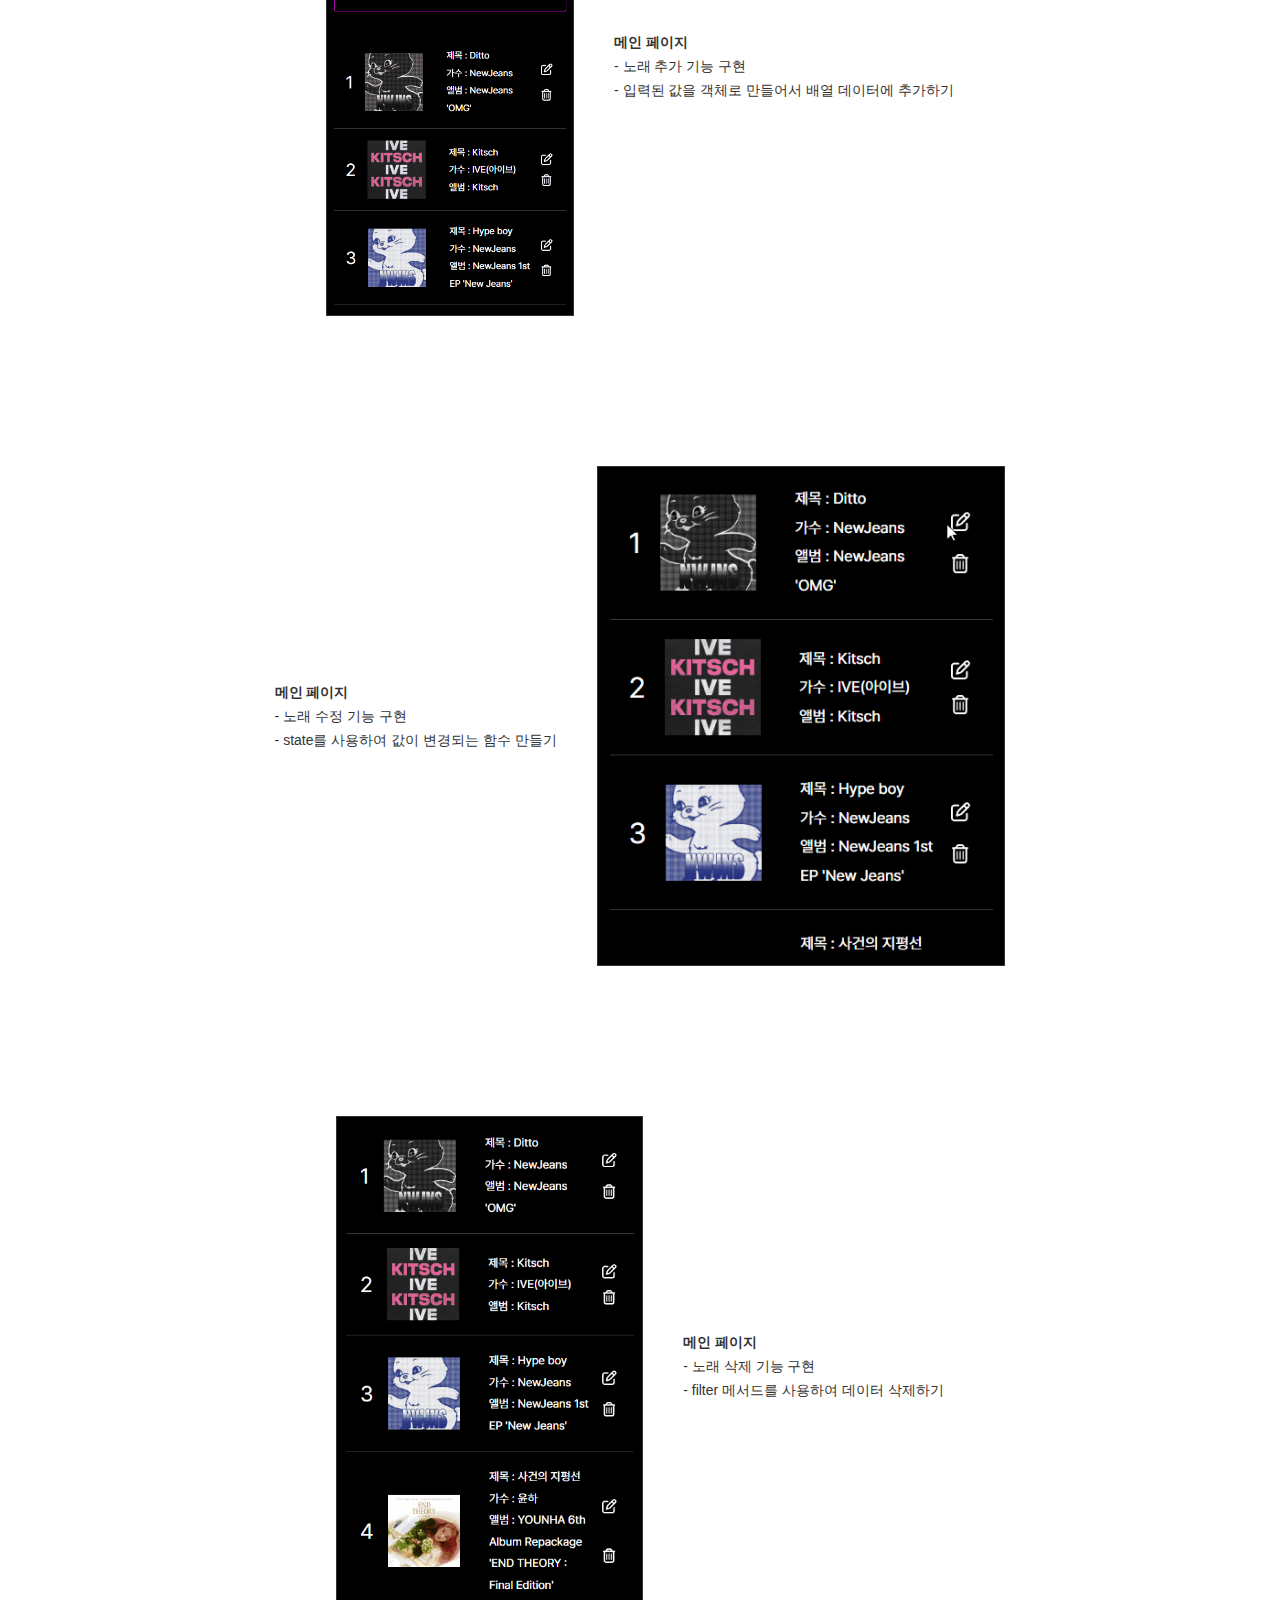
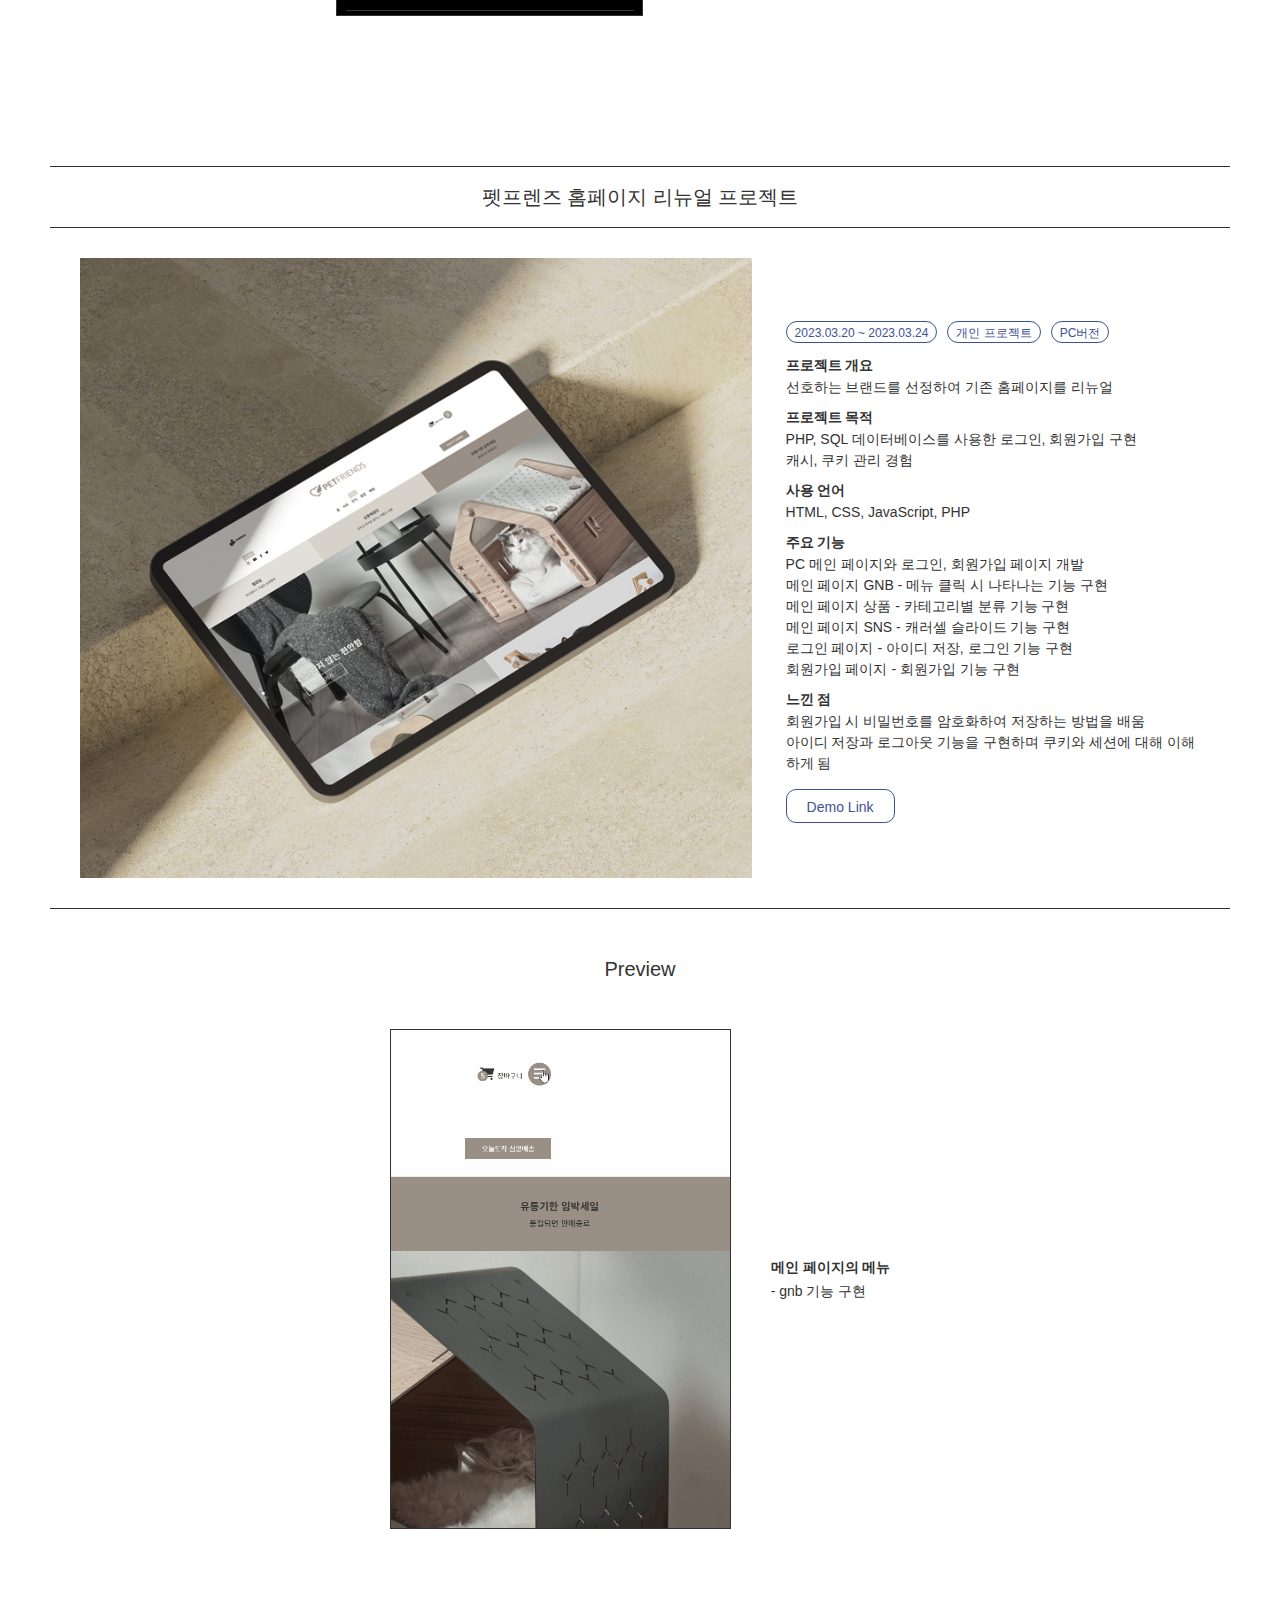
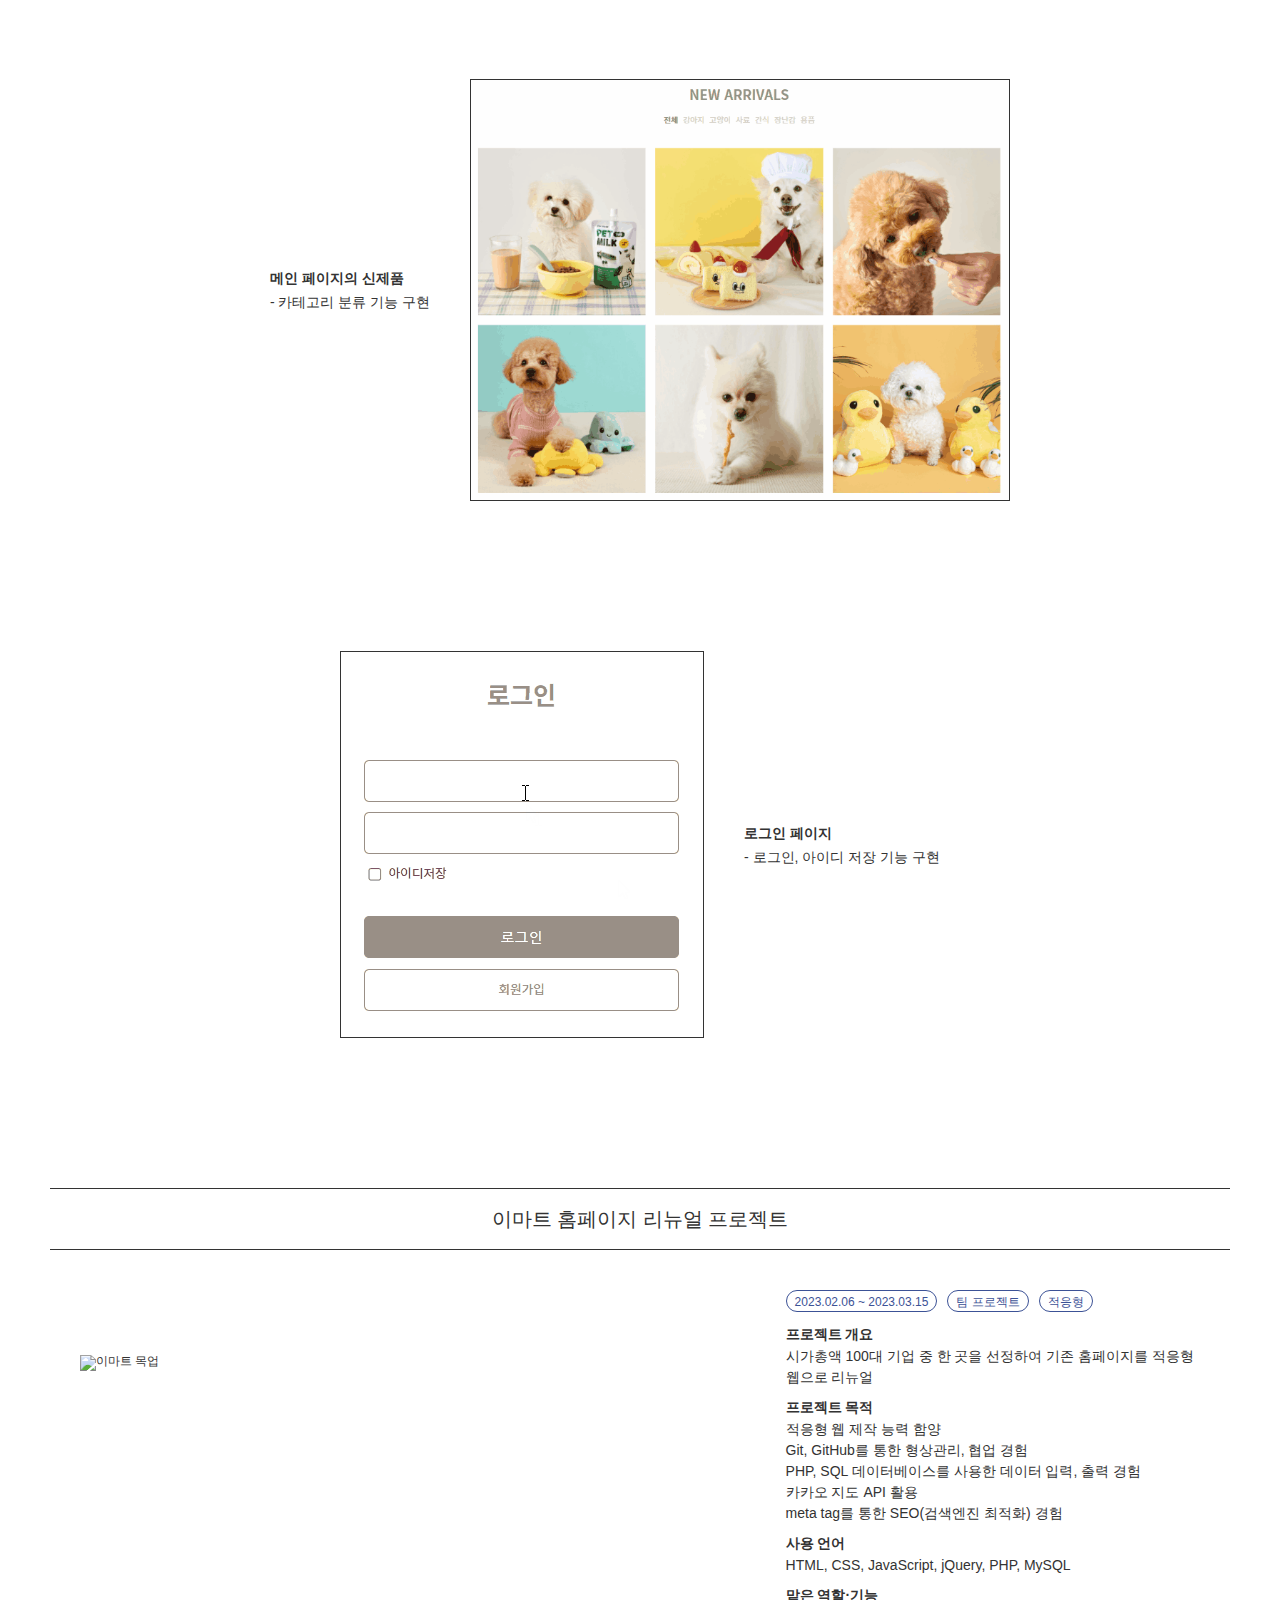
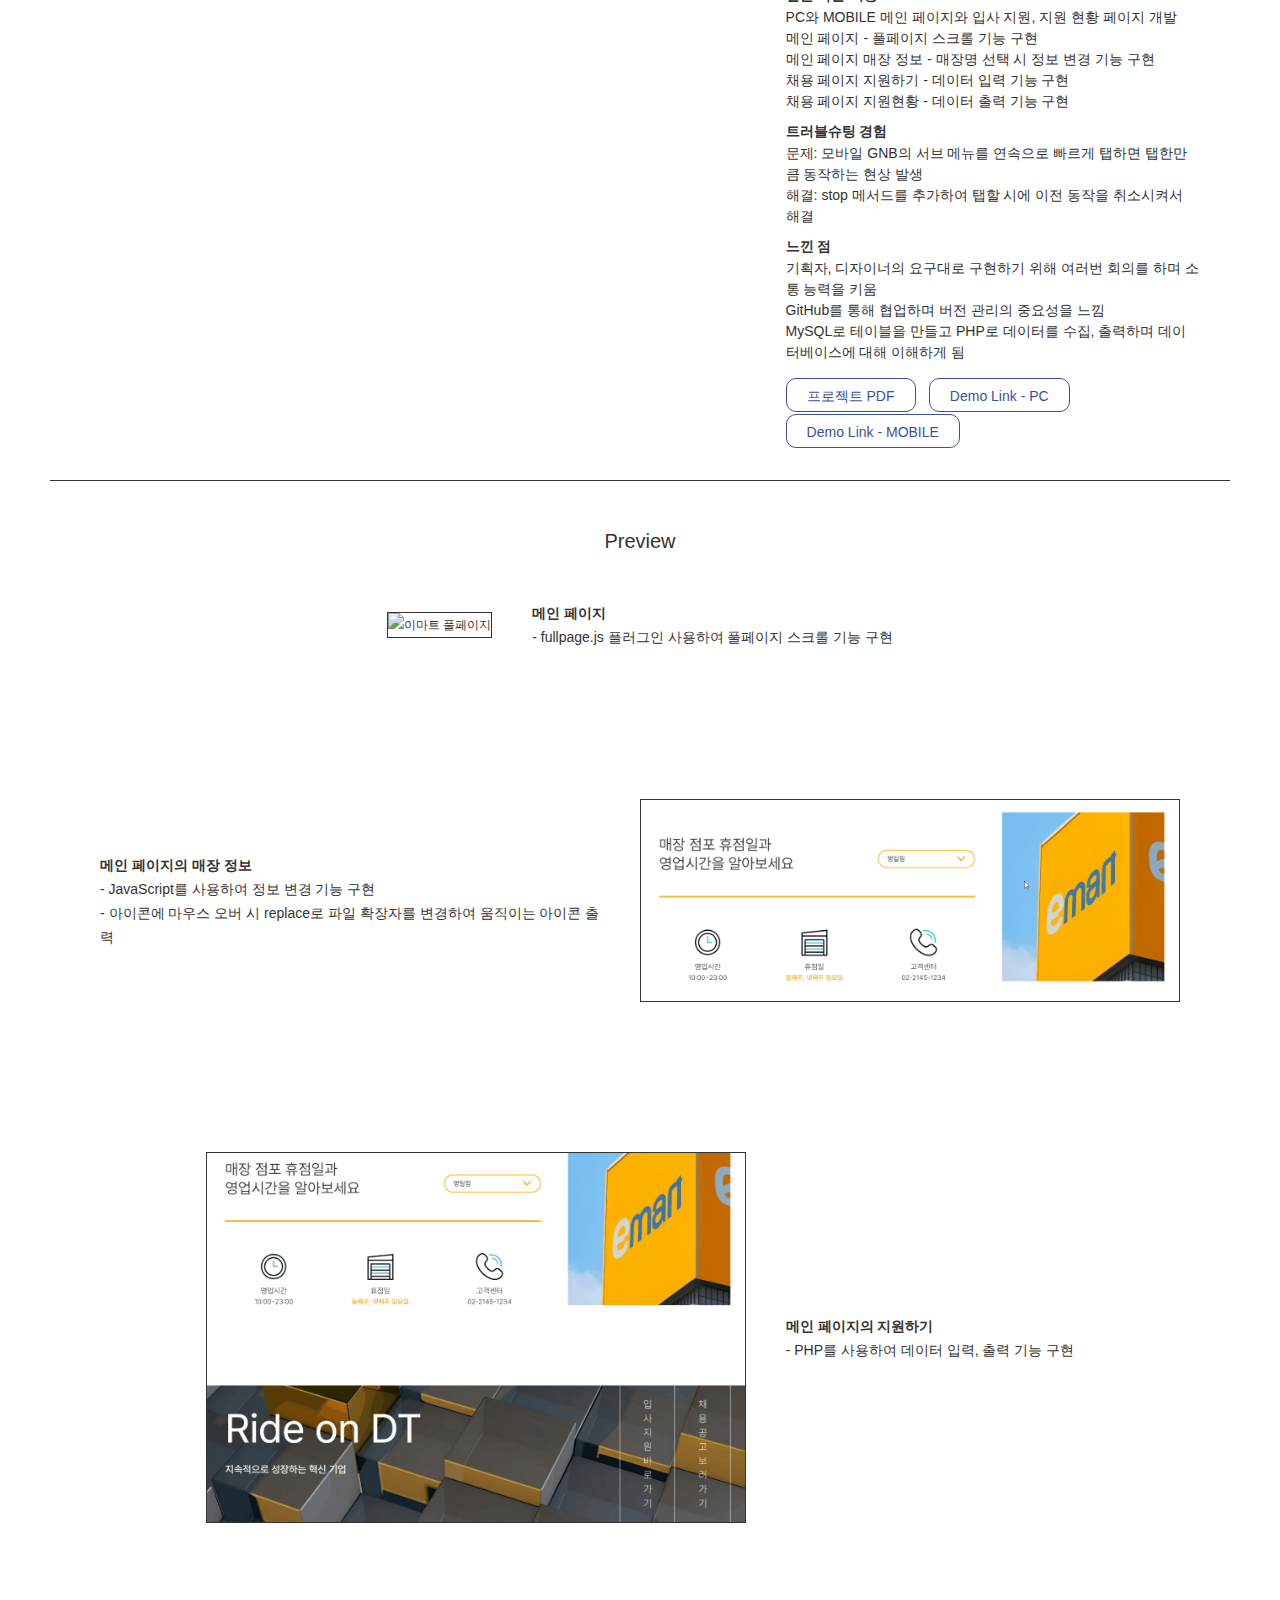
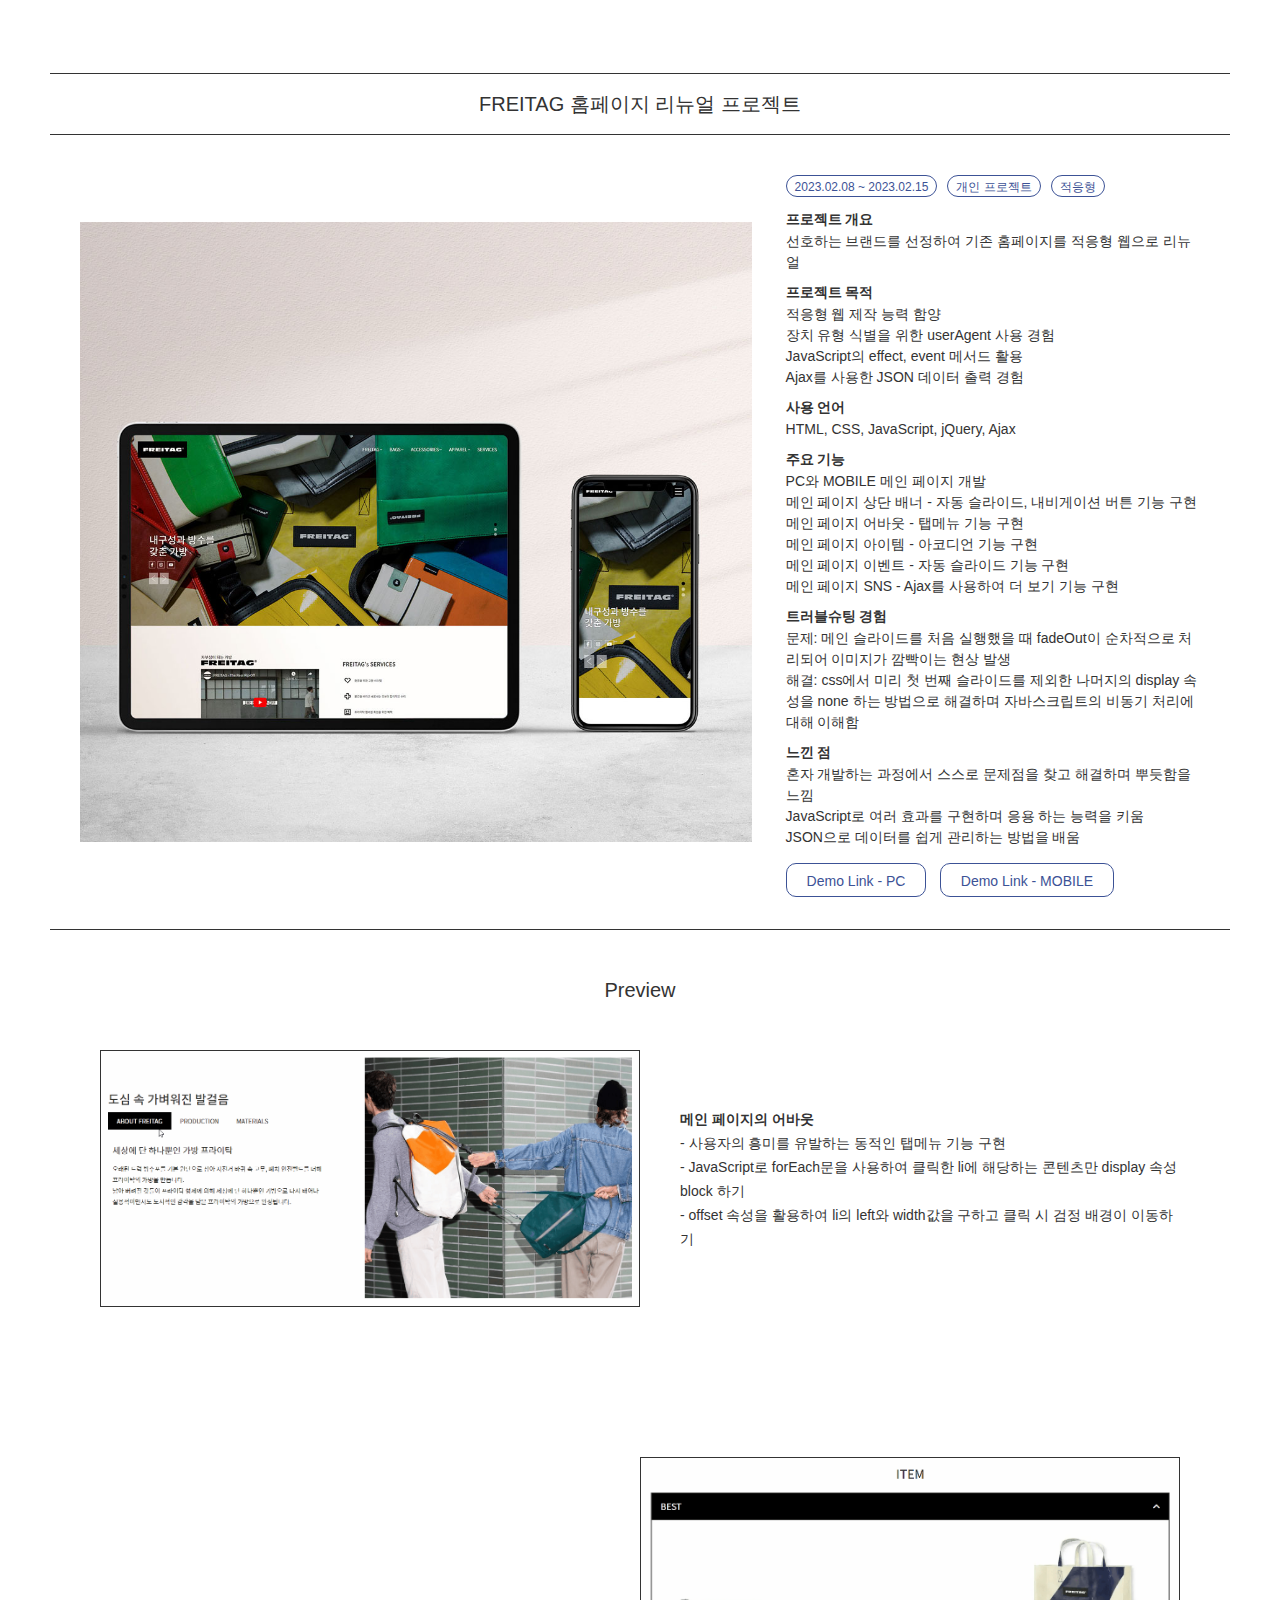
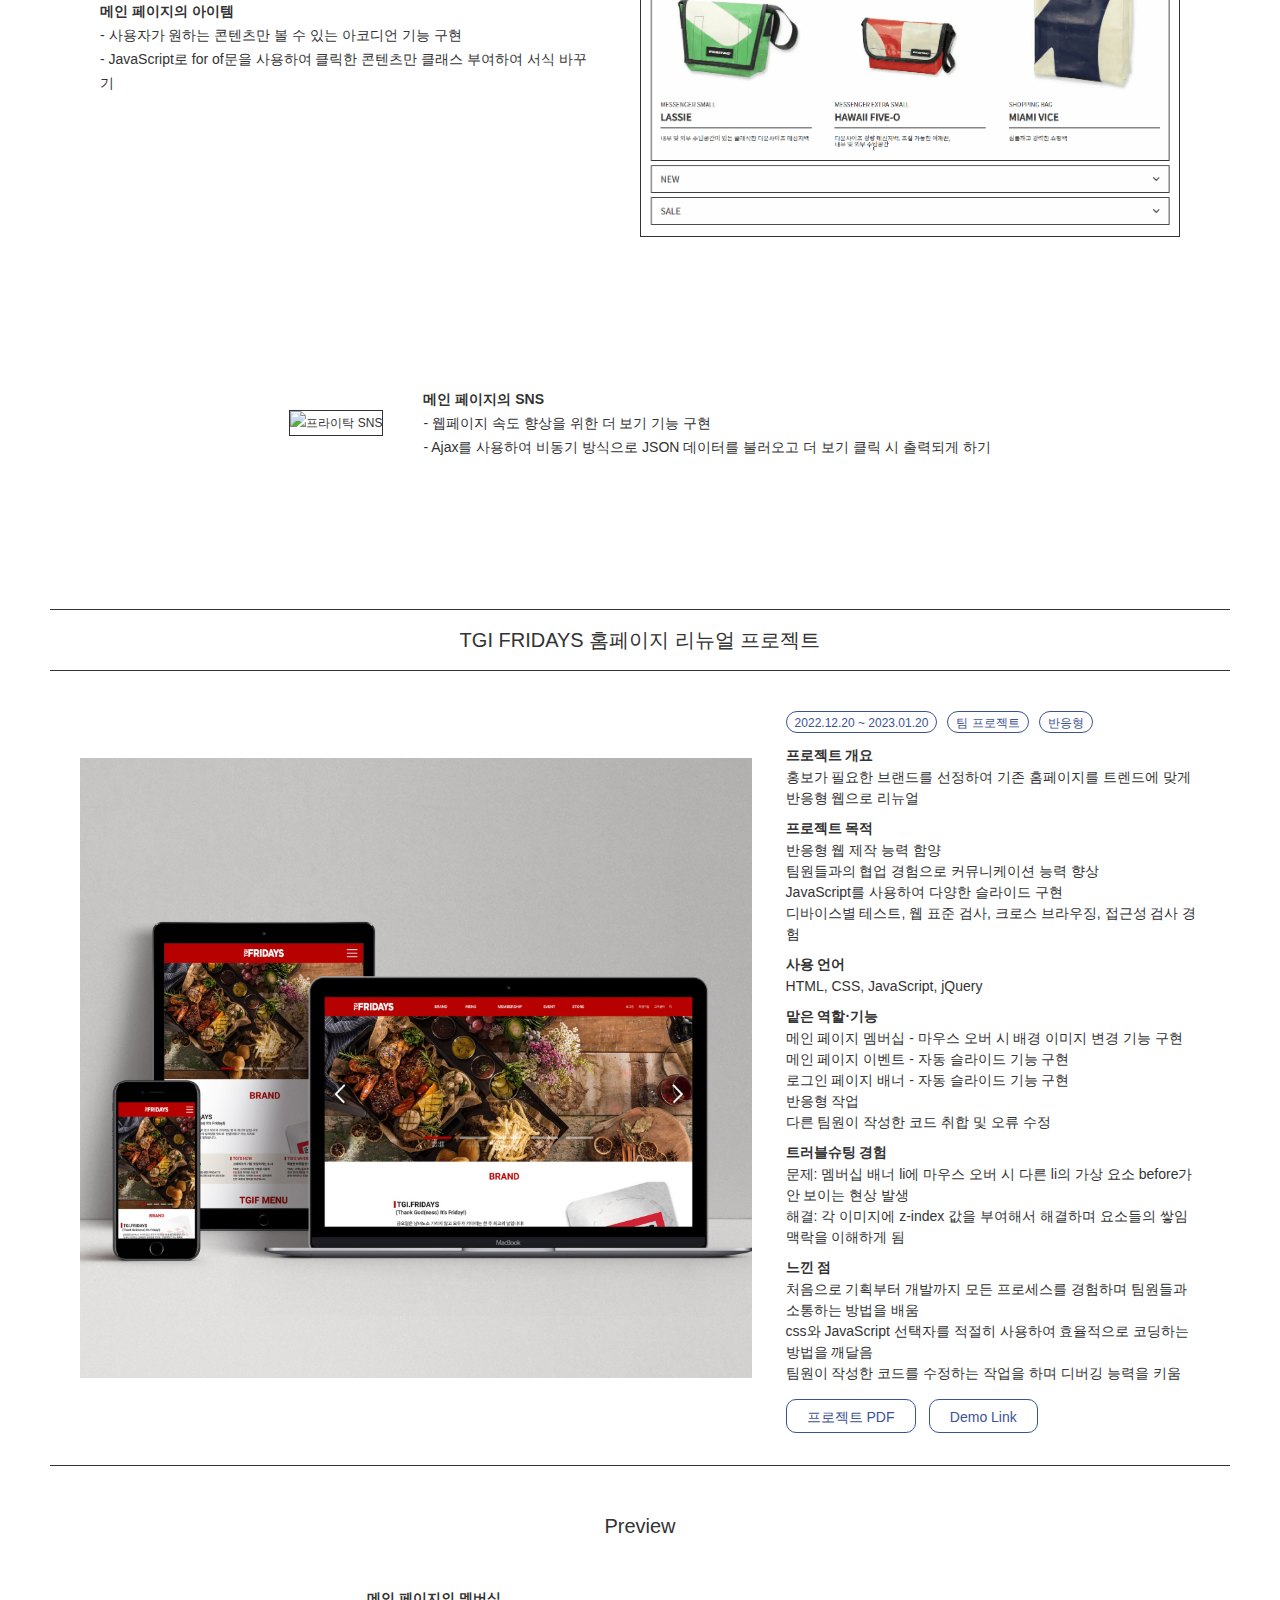
==== commit 8f8e46d0: "portfolio" ====
--- a/project.html
+++ b/project.html
@@ -203,19 +203,19 @@
               <dd>리액트 컴포넌트를 활용하여 목록을 관리하는 페이지 제작</dd>
               <dt>프로젝트 목적</dt>
               <dd>React 활용 능력 함양</dd>
-              <dd>State를 활용하여 목록 관리 기능 구현</dd>
+              <dd>useState를 통한 상태관리로 목록 기능 구현</dd>
               <dd>swiper.js 플러그인 사용 경험</dd>
               <dd>map 함수를 이용한 배열 데이터 출력 경험</dd>
               <dt>사용 언어</dt>
-              <dd>React, CSS, JavaScript</dd>
+              <dd>React, CSS</dd>
               <dt>주요 기능</dt>
               <dd>메인 페이지 개발</dd>
               <dd>메인 페이지 배너 - 스와이퍼 슬라이드 기능 구현</dd>
               <dd>메인 페이지 목록 - 노래 추가, 수정, 삭제 기능 구현</dd>
               <dt>느낀 점</dt>
               <dd>React에서 json 형식의 데이터를 불러오고 출력하는 경험을 함</dd>
-              <dd>useState를 사용하여 함수형 컴포넌트에서 값을 관리하며 State에 대해 이해하게 됨</dd>
-              <dd>map 함수 사용 시 key 값을 설정하여 처리 속도를 향상하는 방법을 배움</dd>
+              <dd>useState를 사용하여 함수형 컴포넌트에서 State를 관리하며 상태관리에 대해 이해하게 됨</dd>
+              <dd>map 함수 사용하여 배열 데이터 출력하는 방법을 배움</dd>
             </dl>
             <a href="https://xnclxud9.github.io/vibe/" title="링크 바로가기" target="_blank" rel="noopener noreferrer">Demo
               Link</a>
--- a/css/project.css
+++ b/css/project.css
@@ -240,4 +240,61 @@
 }
 .slide_nav li:hover {
   filter: brightness(1);
+}
+
+@media (min-width: 0px) and (max-width: 767px) {
+  .project_wrap button {
+    top: 77px;
+  }
+  .project_wrap button.slick-prev {
+    left: 20px;
+  }
+  .project_wrap button.slick-next {
+    right: 20px;
+  }
+  .project_wrap .project {
+    padding: 50px 6vw 0 6vw;
+  }
+  .project_wrap .project h2 {
+    padding: 20px 60px;
+    font-size: 1.125rem;
+  }
+  .project_wrap .project .sub_wrap {
+    display: block;
+    padding: 30px 0;
+  }
+  .project_wrap .project .sub_wrap img {
+    width: 100%;
+    height: 200px;
+  }
+  .project_wrap .project .sub_wrap .sub {
+    width: 100%;
+  }
+  .project_wrap .project .sub_wrap .sub span {
+    margin-right: 4px;
+  }
+  .project_wrap .project .con > p {
+    padding: 30px 0;
+  }
+  .project_wrap .project .con ul {
+    gap: 100px;
+  }
+  .project_wrap .project .con ul li {
+    padding: 0;
+    flex-direction: column;
+    gap: 20px;
+  }
+  .project_wrap .project .con ul li:nth-child(2) {
+    flex-direction: column-reverse;
+  }
+  .project_wrap .project .con ul li img {
+    max-width: 100%;
+    max-height: 100%;
+  }
+  .project_wrap .project .con ul li div {
+    width: 100%;
+  }
+  .slide_nav li img {
+    height: 150px;
+  }
 }/*# sourceMappingURL=project.css.map */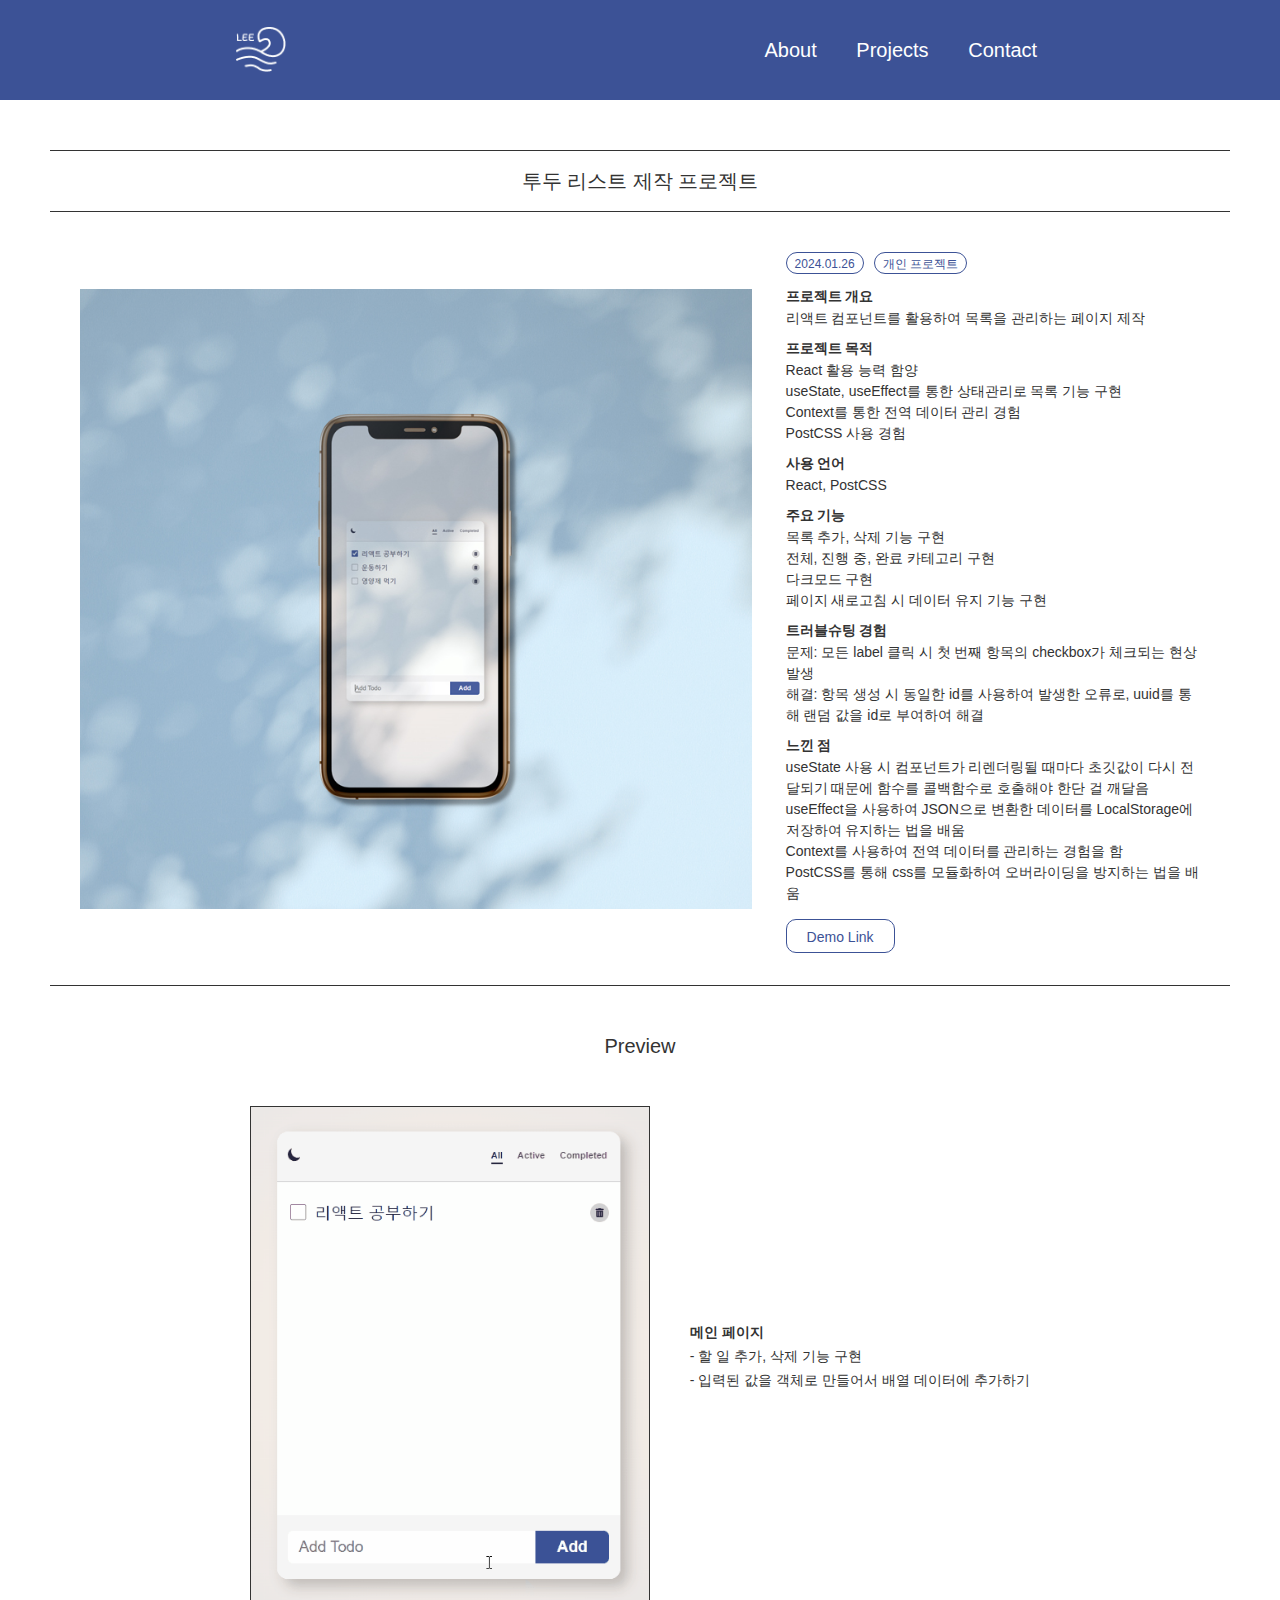
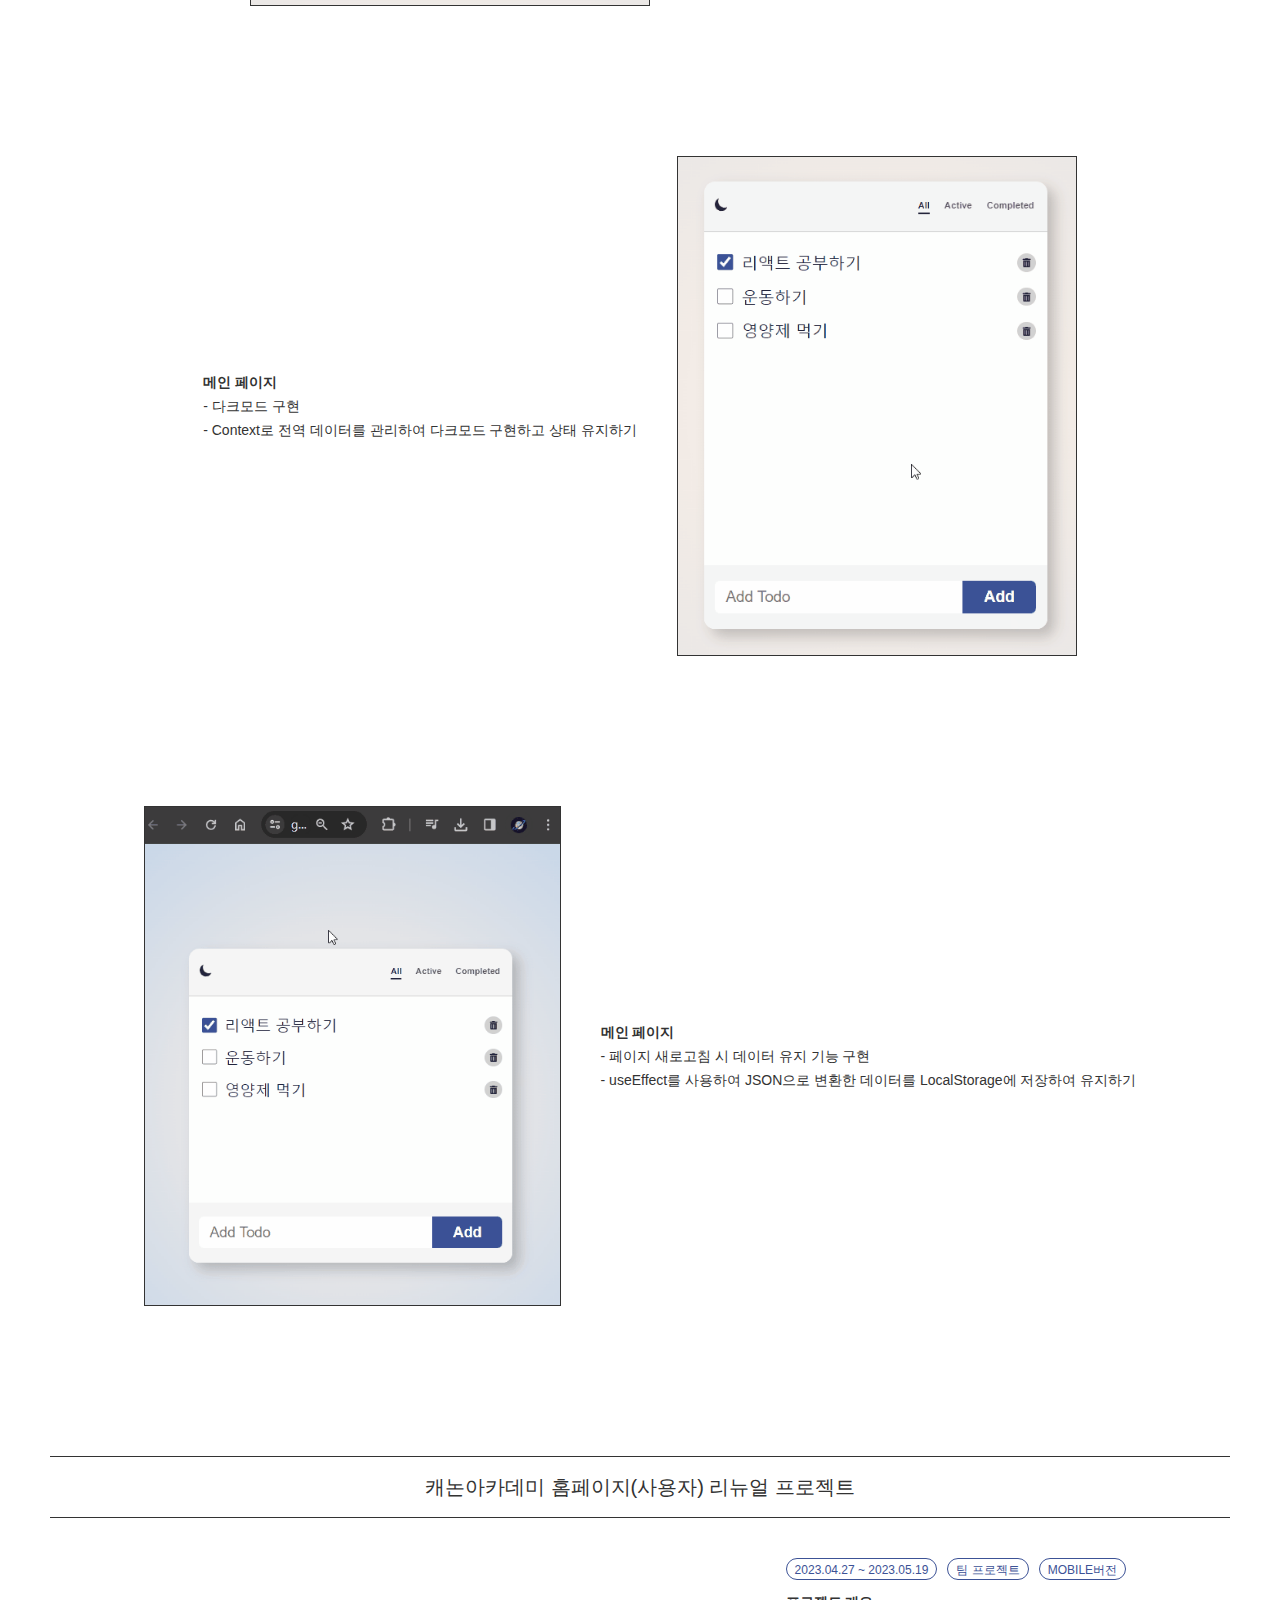
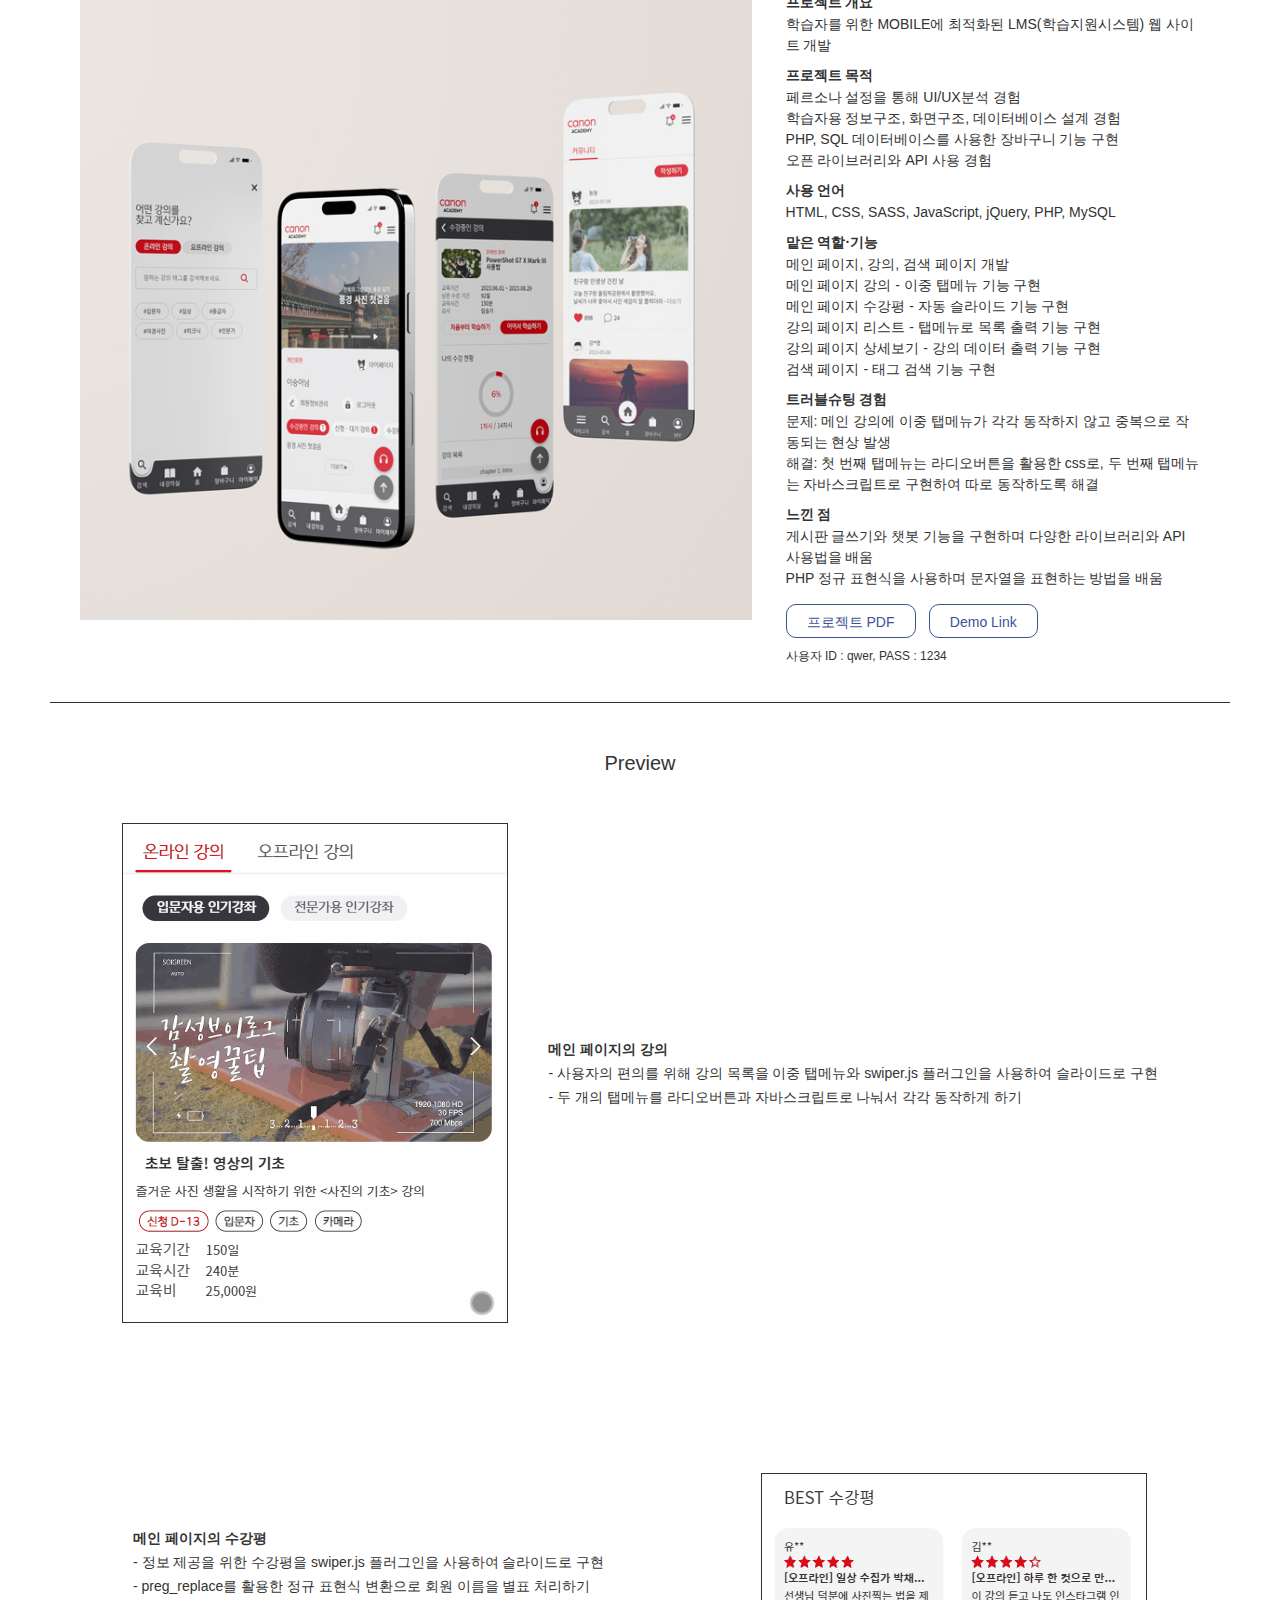
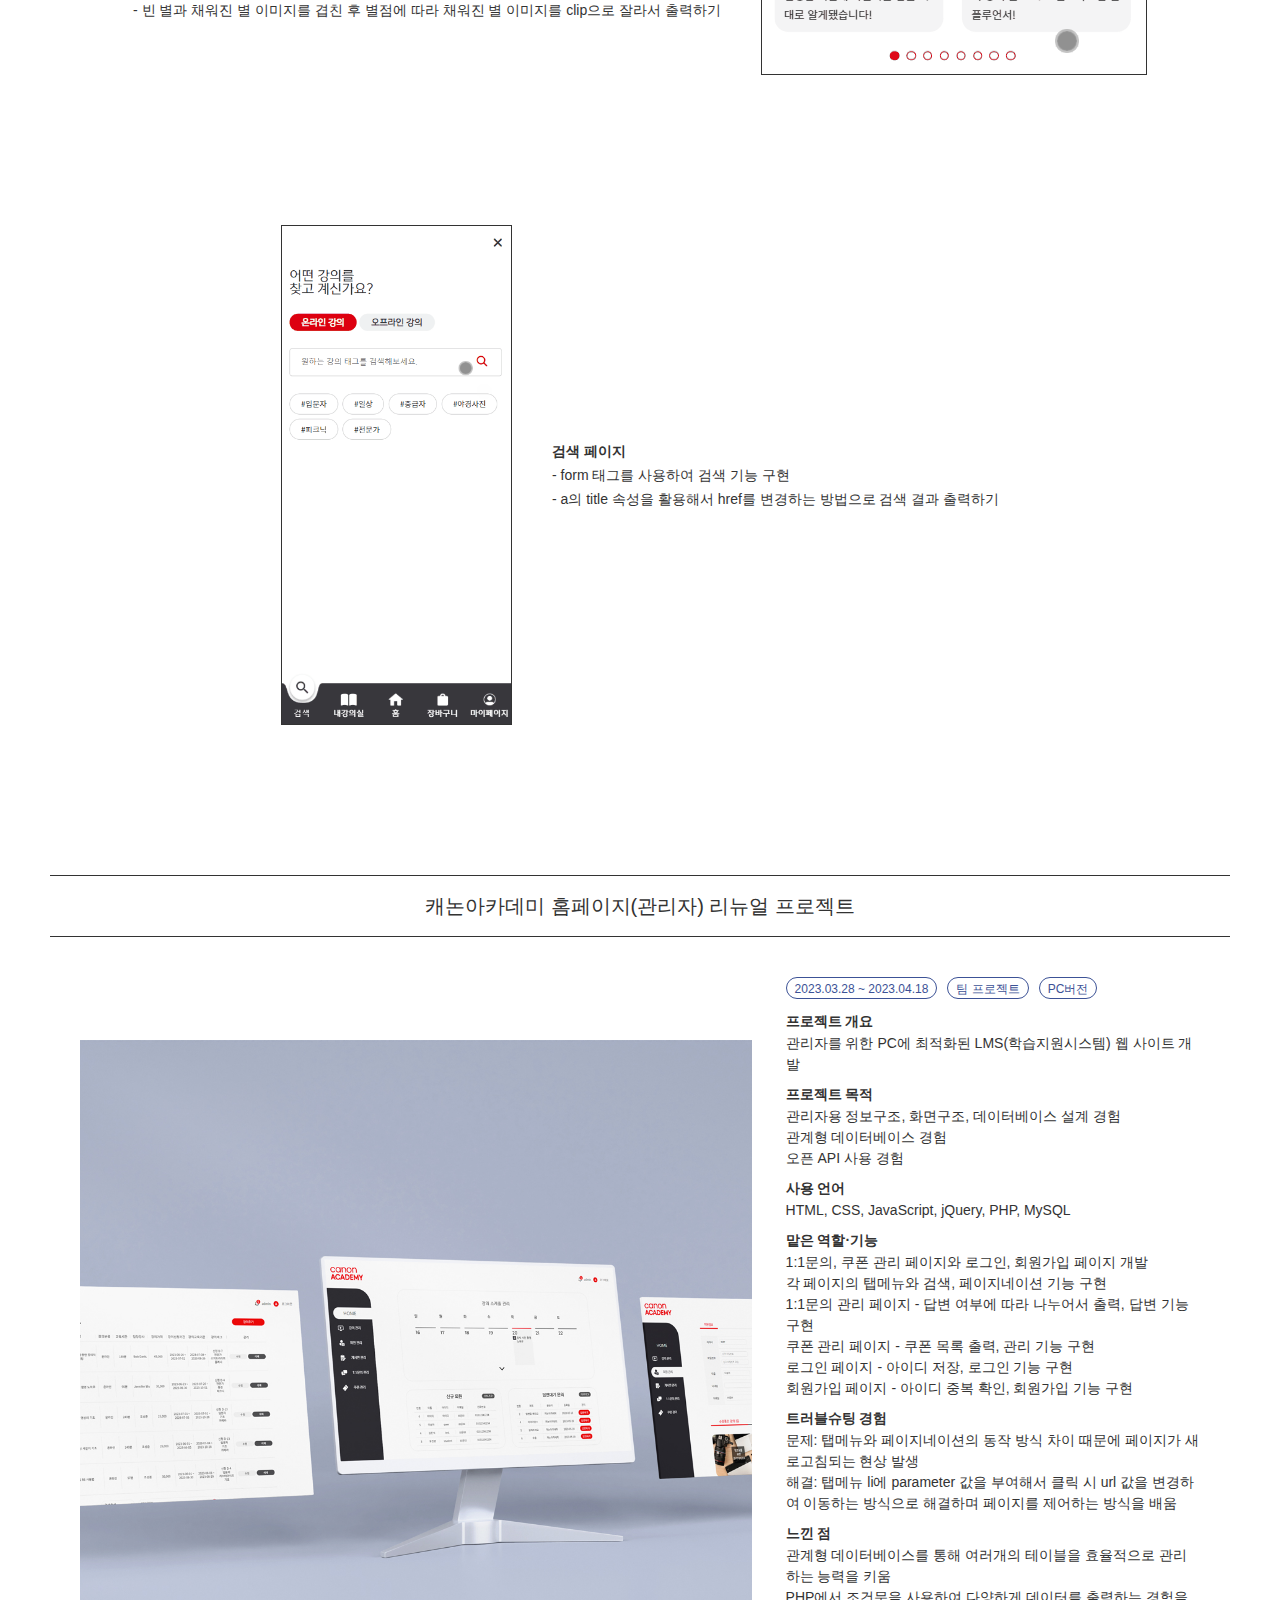
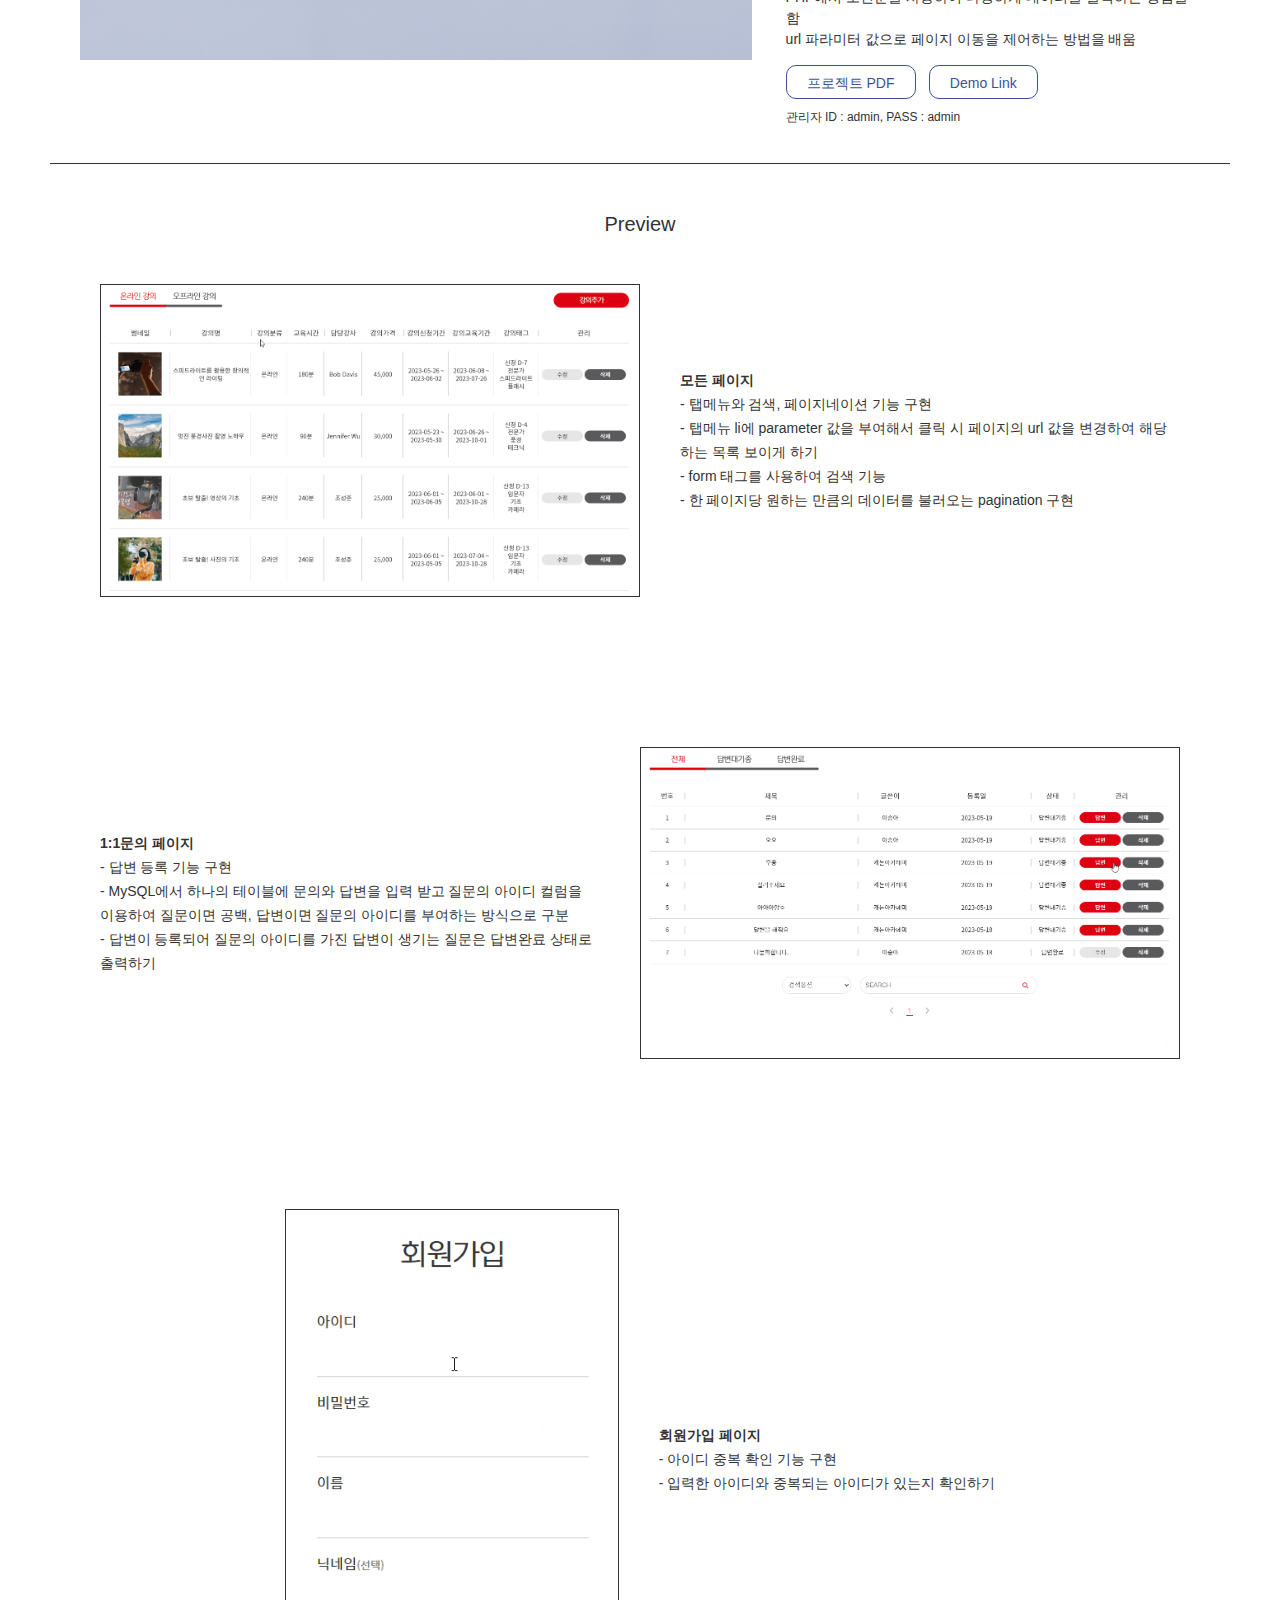
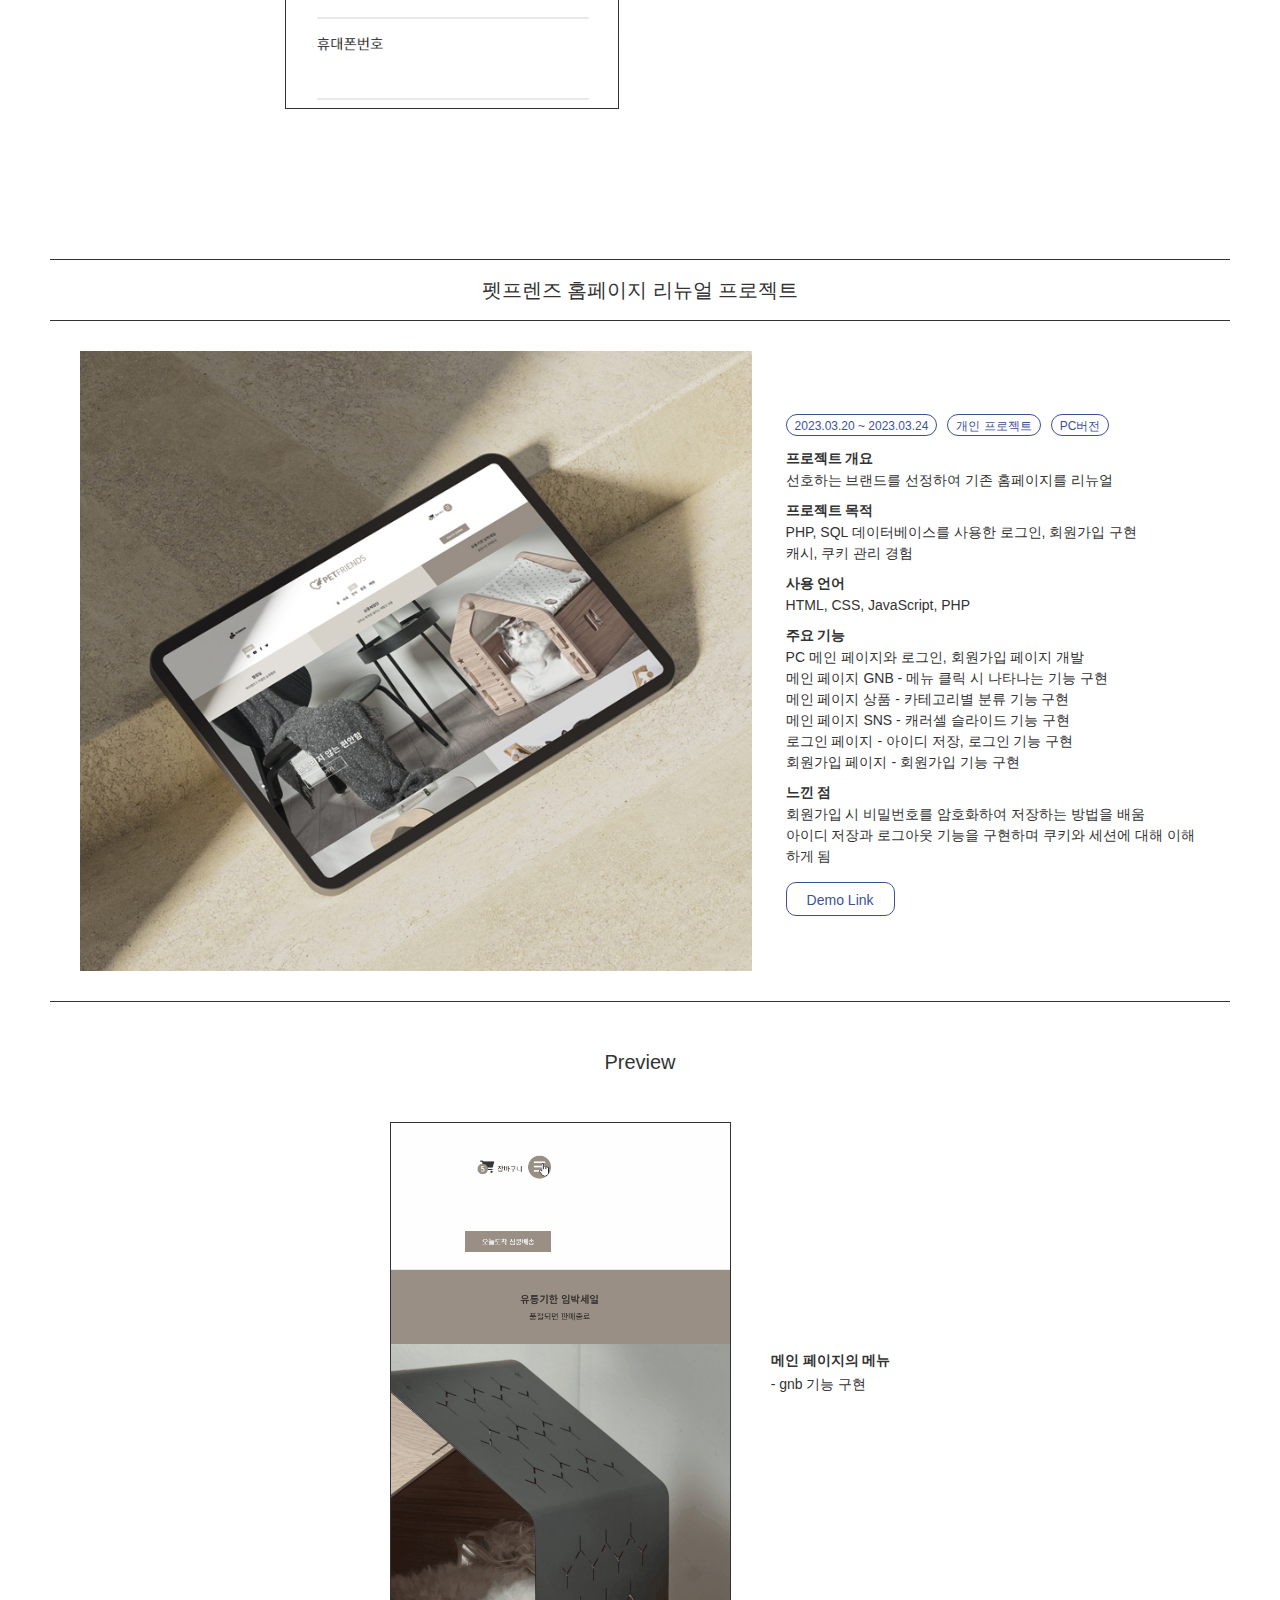
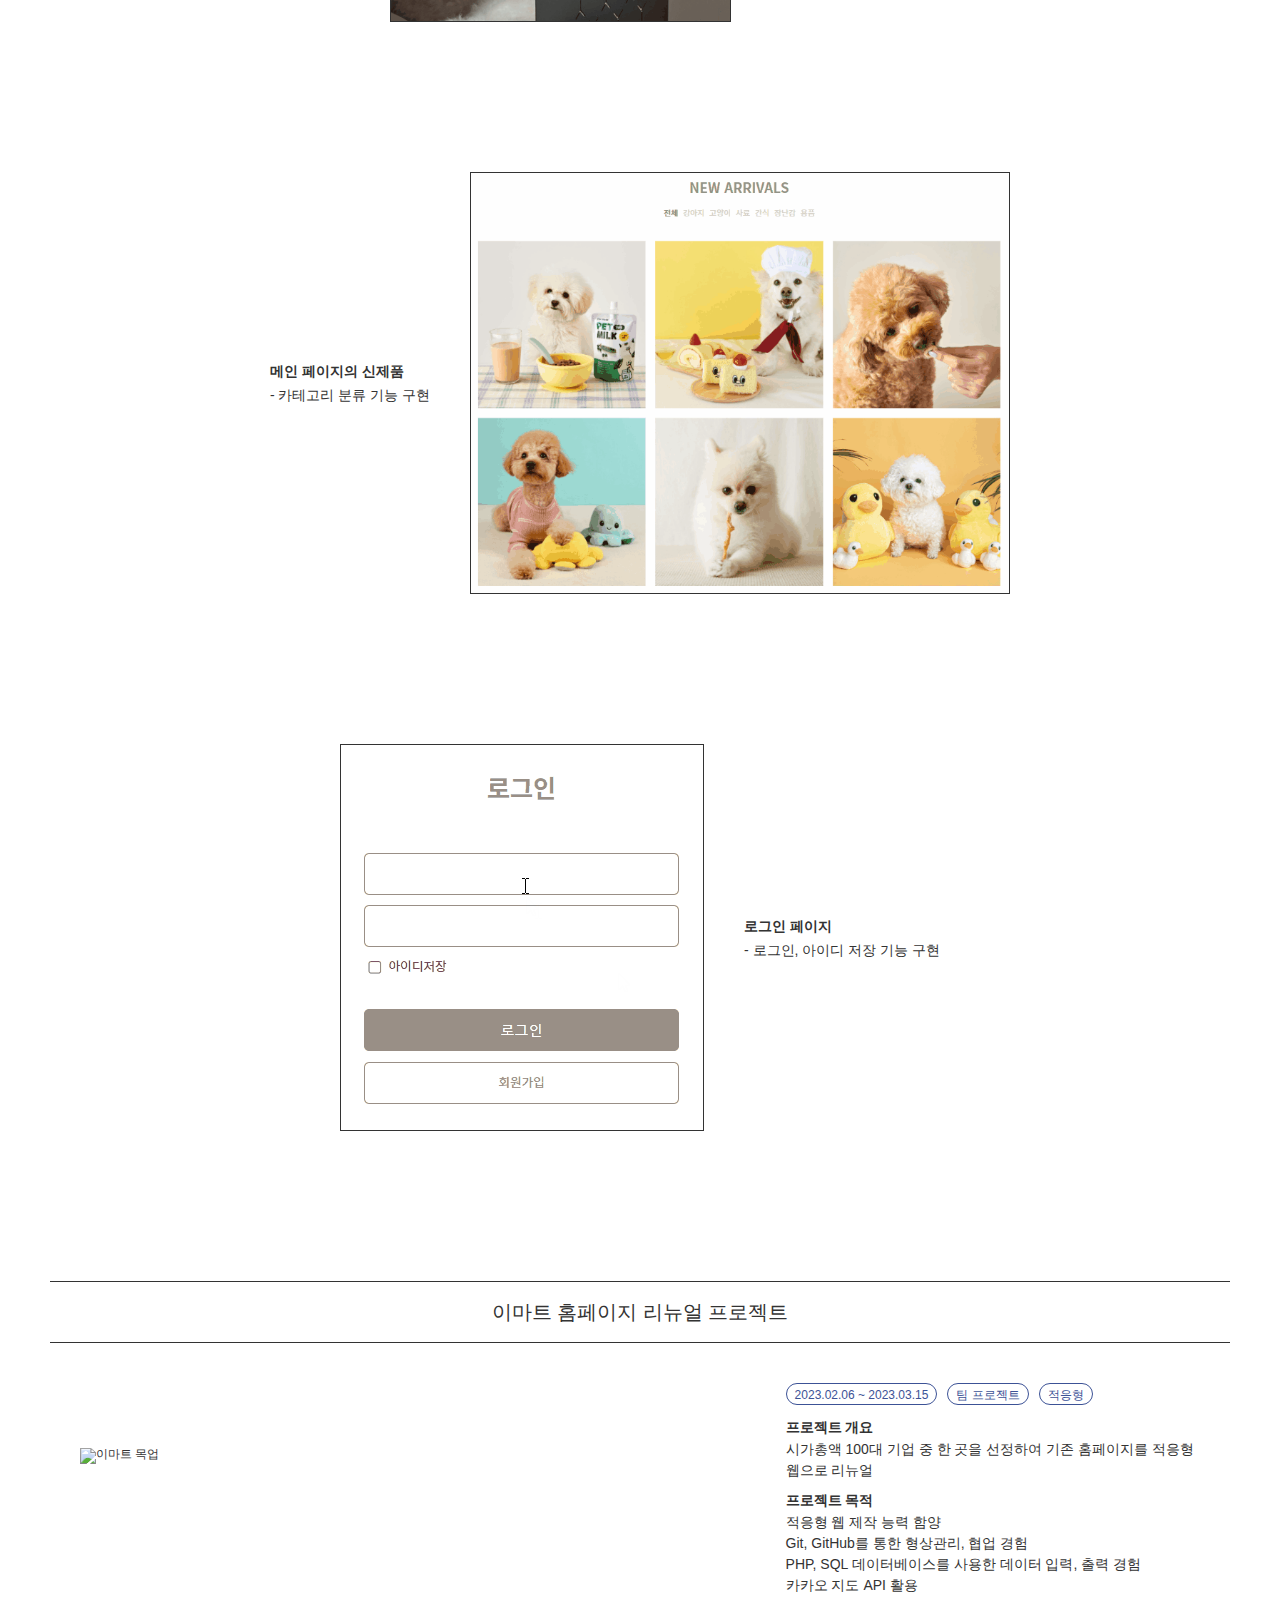
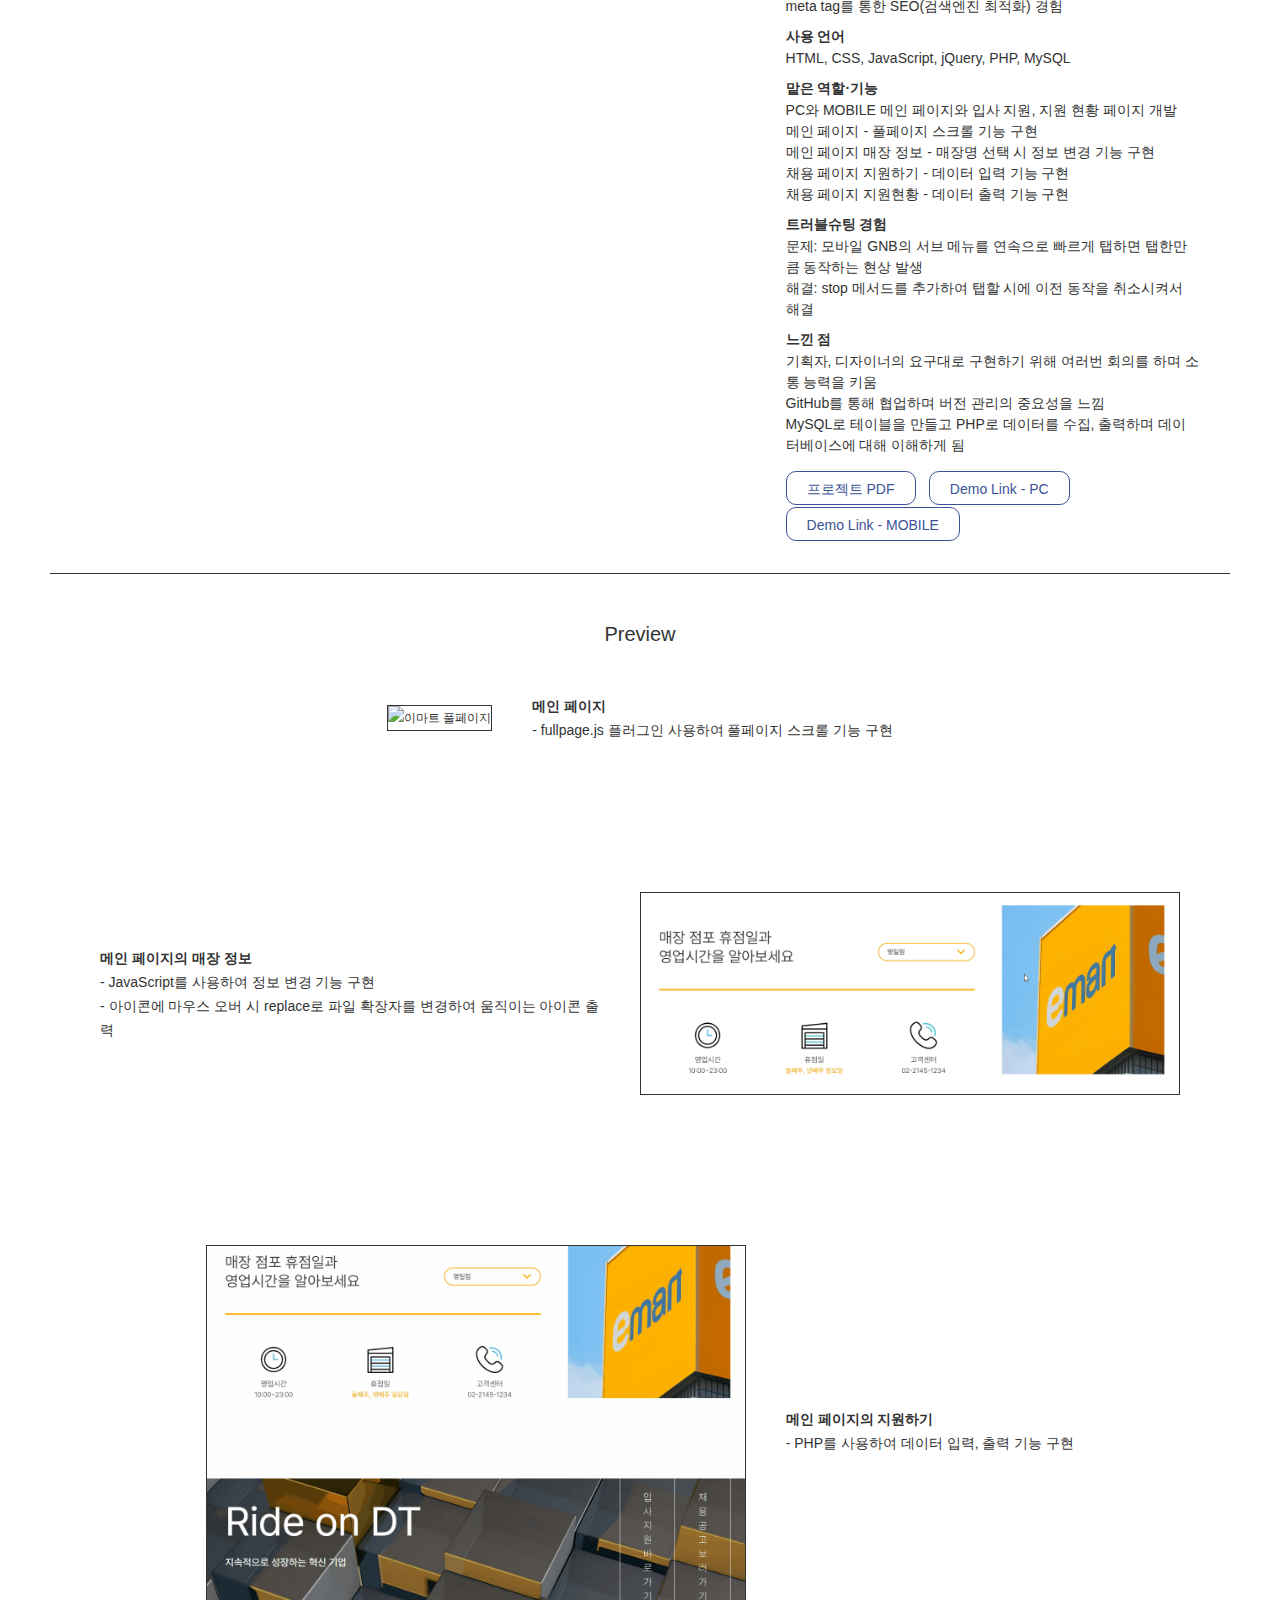
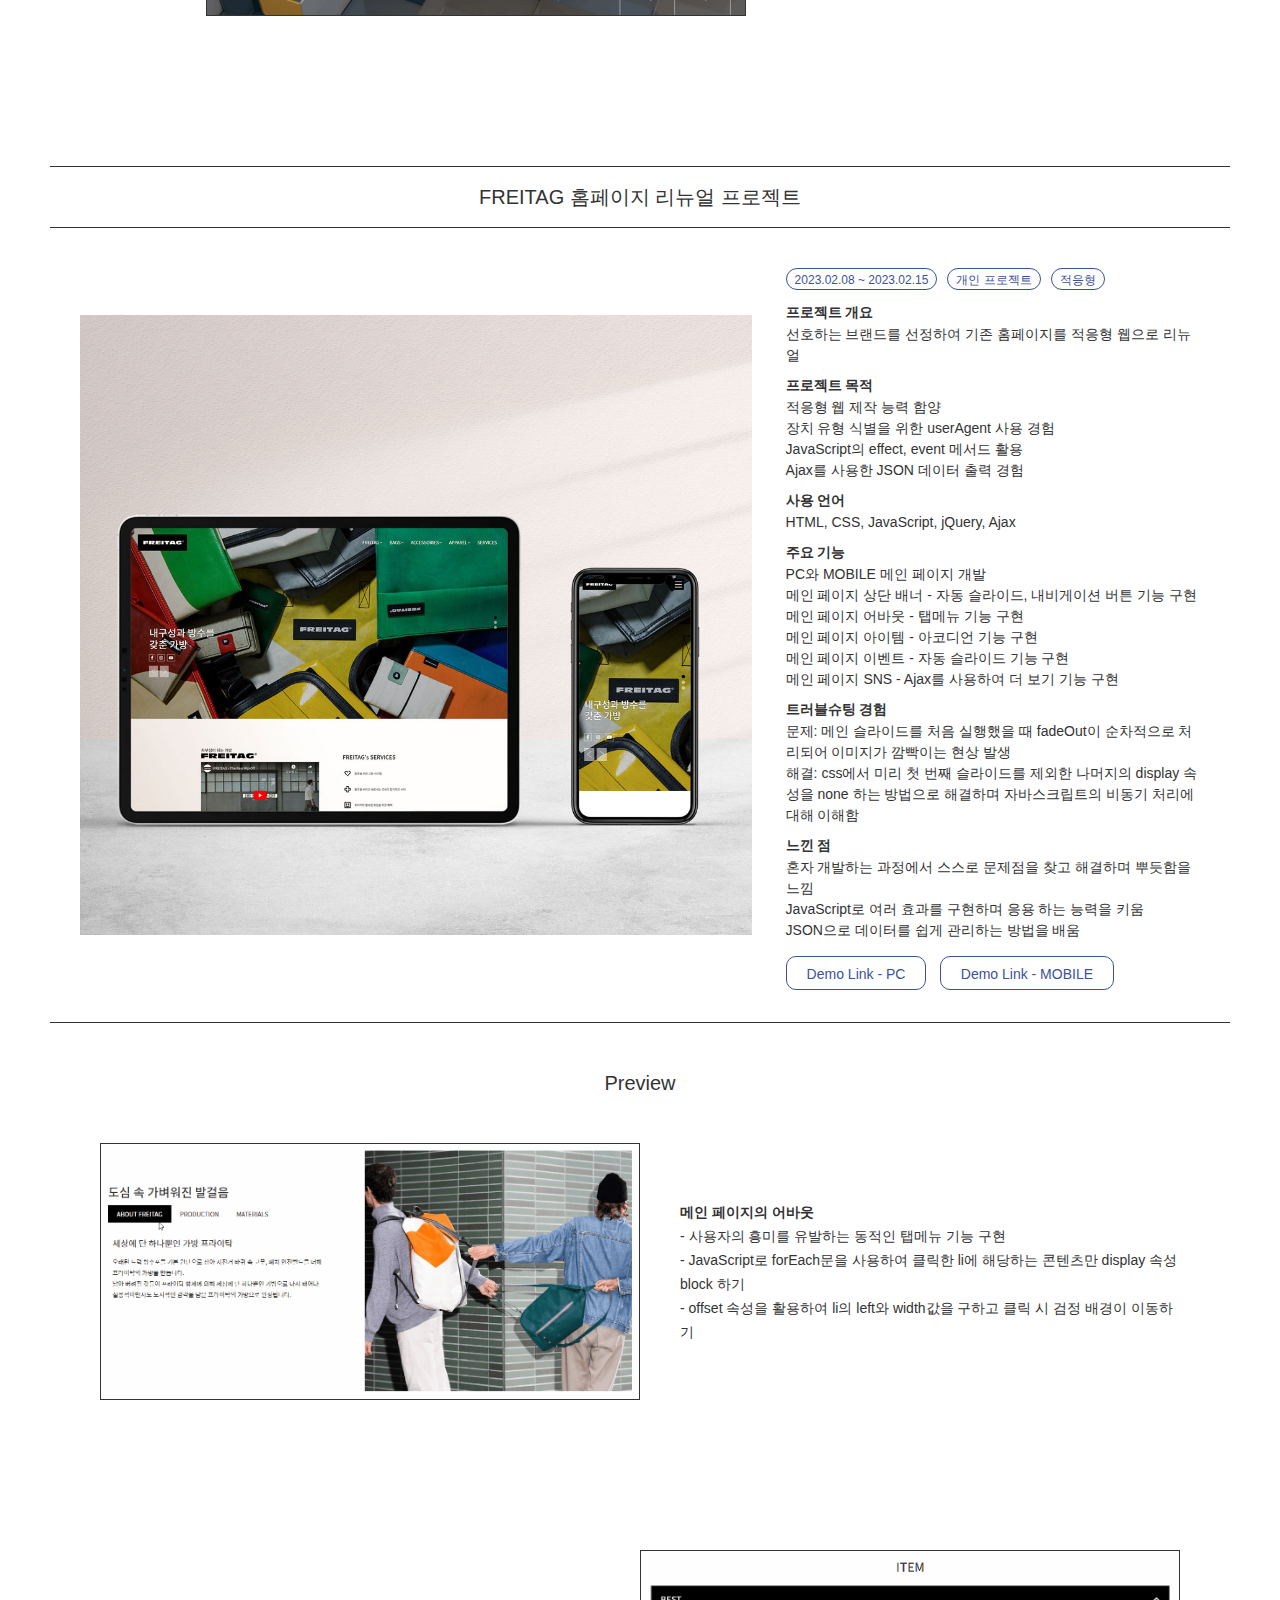
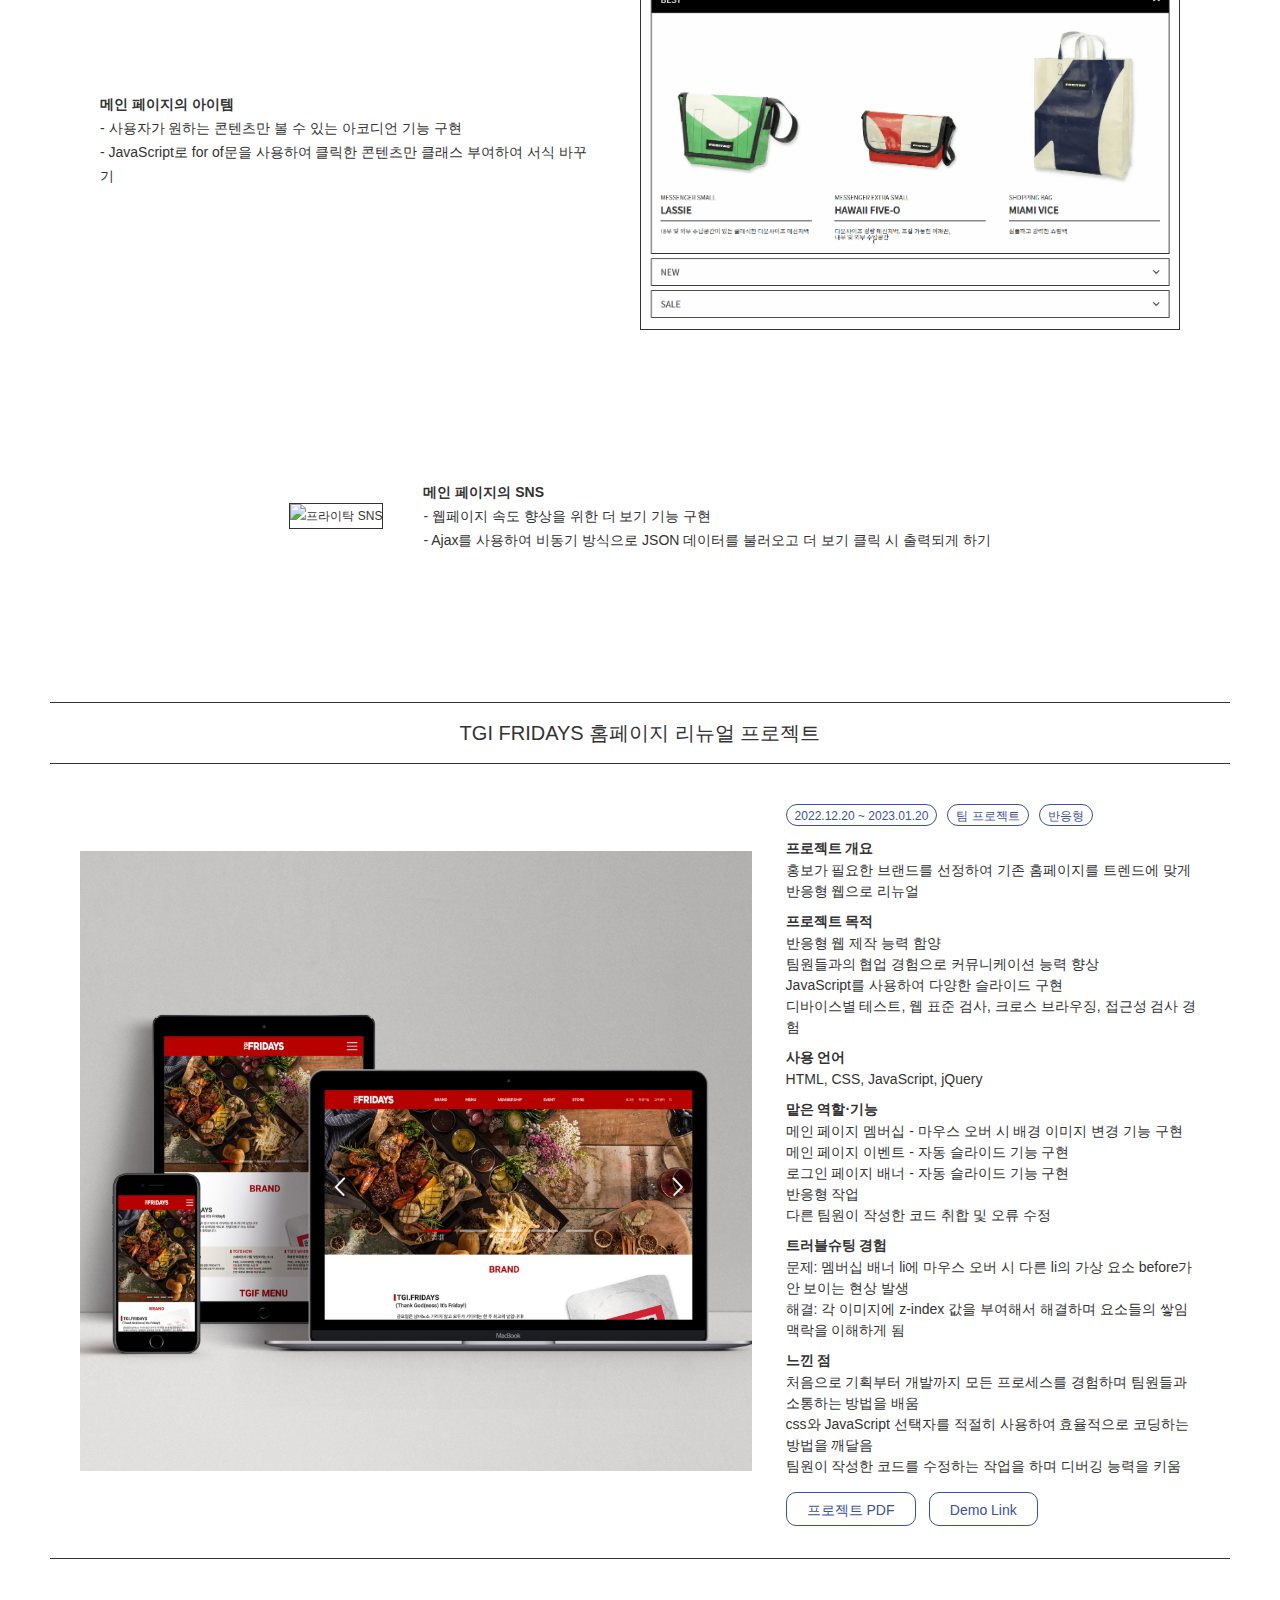
==== commit 2b8e568b: "portfolio" ====
--- a/project.html
+++ b/project.html
@@ -1,567 +1,842 @@
 <!DOCTYPE html>
 <html lang="ko">
-
-<head>
-  <meta charset="UTF-8">
-  <meta http-equiv="X-UA-Compatible" content="IE=edge">
-  <meta name="viewport" content="width=device-width, initial-scale=1.0">
-  <title>이승아 포트폴리오</title>
-  <!-- 파비콘 -->
-  <link rel="shortcut icon" type="image/x-icon" href="./images/favicon.jpg">
-  <!-- 초기화 -->
-  <link rel="stylesheet" href="./css/reset.css" type="text/css">
-  <!-- 기본서식, 공통서식 -->
-  <link rel="stylesheet" href="./css/base.css" type="text/css">
-  <link rel="stylesheet" href="./css/common.css" type="text/css">
-  <!-- 프로젝트서식 -->
-  <link rel="stylesheet" href="./css/project.css" type="text/css">
-  <!-- 폰트어썸 -->
-  <link rel="stylesheet" href="https://cdnjs.cloudflare.com/ajax/libs/font-awesome/6.2.0/css/all.min.css">
-  <!-- css 애니메이션 -->
-  <link rel="stylesheet" href="https://cdnjs.cloudflare.com/ajax/libs/animate.css/4.1.1/animate.min.css">
-  <!-- 제이쿼리 -->
-  <script src="https://ajax.googleapis.com/ajax/libs/jquery/2.2.4/jquery.min.js"></script>
-  <!-- 스크롤 이벤트 -->
-  <link href="https://unpkg.com/aos@2.3.1/dist/aos.css" rel="stylesheet">
-  <script src="https://unpkg.com/aos@2.3.1/dist/aos.js"></script>
-  <!-- slick slide -->
-  <link rel="stylesheet" type="text/css" href="//cdn.jsdelivr.net/npm/slick-carousel@1.8.1/slick/slick.css">
-  <script src="//cdn.jsdelivr.net/npm/slick-carousel@1.8.1/slick/slick.min.js"></script>
-  <!-- 공통 스크립트 -->
-  <script src="./script/common.js" defer></script>
-  <!-- 프로젝트 스크립트 -->
-  <script src="./script/project.js" defer></script>
-</head>
-
-<body>
-  <!-- 헤더 -->
-  <header class="animate__animated animate__fadeInDown">
-    <h1>
-      <a href="index.html" title="메인으로 바로가기"><img src="./images/logo.png" alt="상단 로고"></a>
-    </h1>
-    <nav>
-      <ul class="gnb">
-        <li><a href="index.html#about" title="about">About</a></li>
-        <li><a href="index.html#projects" title="projects">Projects</a></li>
-        <li><a href="index.html#contact" title="contact">Contact</a></li>
+  <head>
+    <meta charset="UTF-8" />
+    <meta http-equiv="X-UA-Compatible" content="IE=edge" />
+    <meta name="viewport" content="width=device-width, initial-scale=1.0" />
+    <title>이승아 포트폴리오</title>
+    <!-- 파비콘 -->
+    <link rel="shortcut icon" type="image/x-icon" href="./images/favicon.jpg" />
+    <!-- 초기화 -->
+    <link rel="stylesheet" href="./css/reset.css" type="text/css" />
+    <!-- 기본서식, 공통서식 -->
+    <link rel="stylesheet" href="./css/base.css" type="text/css" />
+    <link rel="stylesheet" href="./css/common.css" type="text/css" />
+    <!-- 프로젝트서식 -->
+    <link rel="stylesheet" href="./css/project.css" type="text/css" />
+    <!-- 폰트어썸 -->
+    <link
+      rel="stylesheet"
+      href="https://cdnjs.cloudflare.com/ajax/libs/font-awesome/6.2.0/css/all.min.css"
+    />
+    <!-- css 애니메이션 -->
+    <link
+      rel="stylesheet"
+      href="https://cdnjs.cloudflare.com/ajax/libs/animate.css/4.1.1/animate.min.css"
+    />
+    <!-- 제이쿼리 -->
+    <script src="https://ajax.googleapis.com/ajax/libs/jquery/2.2.4/jquery.min.js"></script>
+    <!-- 스크롤 이벤트 -->
+    <link href="https://unpkg.com/aos@2.3.1/dist/aos.css" rel="stylesheet" />
+    <script src="https://unpkg.com/aos@2.3.1/dist/aos.js"></script>
+    <!-- slick slide -->
+    <link
+      rel="stylesheet"
+      type="text/css"
+      href="//cdn.jsdelivr.net/npm/slick-carousel@1.8.1/slick/slick.css"
+    />
+    <script src="//cdn.jsdelivr.net/npm/slick-carousel@1.8.1/slick/slick.min.js"></script>
+    <!-- 공통 스크립트 -->
+    <script src="./script/common.js" defer></script>
+    <!-- 프로젝트 스크립트 -->
+    <script src="./script/project.js" defer></script>
+  </head>
+
+  <body>
+    <!-- 헤더 -->
+    <header class="animate__animated animate__fadeInDown">
+      <h1>
+        <a href="index.html" title="메인으로 바로가기"
+          ><img src="./images/logo.png" alt="상단 로고"
+        /></a>
+      </h1>
+      <nav>
+        <ul class="gnb">
+          <li><a href="index.html#about" title="about">About</a></li>
+          <li><a href="index.html#projects" title="projects">Projects</a></li>
+          <li><a href="index.html#contact" title="contact">Contact</a></li>
+        </ul>
+      </nav>
+    </header>
+
+    <!-- 메인 -->
+    <main>
+      <div class="project_wrap">
+        <!-- 투두 -->
+        <section id="todo" class="project">
+          <h2>투두 리스트 제작 프로젝트</h2>
+          <div class="sub_wrap">
+            <img src="./images/todo.jpg" alt="투두 목업" />
+            <div class="sub">
+              <span>2024.01.26</span><span>개인 프로젝트</span>
+              <dl>
+                <dt>프로젝트 개요</dt>
+                <dd>리액트 컴포넌트를 활용하여 목록을 관리하는 페이지 제작</dd>
+                <dt>프로젝트 목적</dt>
+                <dd>React 활용 능력 함양</dd>
+                <dd>useState, useEffect를 통한 상태관리로 목록 기능 구현</dd>
+                <dd>Context를 통한 전역 데이터 관리 경험</dd>
+                <dd>PostCSS 사용 경험</dd>
+                <dt>사용 언어</dt>
+                <dd>React, PostCSS</dd>
+                <dt>주요 기능</dt>
+                <dd>목록 추가, 삭제 기능 구현</dd>
+                <dd>전체, 진행 중, 완료 카테고리 구현</dd>
+                <dd>다크모드 구현</dd>
+                <dd>페이지 새로고침 시 데이터 유지 기능 구현</dd>
+                <dt>트러블슈팅 경험</dt>
+                <dd>
+                  문제: 모든 label 클릭 시 첫 번째 항목의 checkbox가 체크되는
+                  현상 발생
+                </dd>
+                <dd>
+                  해결: 항목 생성 시 동일한 id를 사용하여 발생한 오류로, uuid를
+                  통해 랜덤 값을 id로 부여하여 해결
+                </dd>
+                <dt>느낀 점</dt>
+                <dd>
+                  useState 사용 시 컴포넌트가 리렌더링될 때마다 초깃값이 다시
+                  전달되기 때문에 함수를 콜백함수로 호출해야 한단 걸 깨달음
+                </dd>
+                <dd>
+                  useEffect을 사용하여 JSON으로 변환한 데이터를 LocalStorage에
+                  저장하여 유지하는 법을 배움
+                </dd>
+                <dd>Context를 사용하여 전역 데이터를 관리하는 경험을 함</dd>
+                <dd>
+                  PostCSS를 통해 css를 모듈화하여 오버라이딩을 방지하는 법을
+                  배움
+                </dd>
+              </dl>
+              <a
+                href="https://gorgeous-creponne-1208dc.netlify.app/"
+                title="링크 바로가기"
+                target="_blank"
+                rel="noopener noreferrer"
+                >Demo Link</a
+              >
+            </div>
+          </div>
+          <div class="con">
+            <p>Preview</p>
+            <ul>
+              <li>
+                <img src="./images/todo01.gif" alt="todo 추가" />
+                <div>
+                  <h3>메인 페이지</h3>
+                  <p>- 할 일 추가, 삭제 기능 구현</p>
+                  <p>- 입력된 값을 객체로 만들어서 배열 데이터에 추가하기</p>
+                </div>
+              </li>
+              <li>
+                <div>
+                  <h3>메인 페이지</h3>
+                  <p>- 다크모드 구현</p>
+                  <p>
+                    - Context로 전역 데이터를 관리하여 다크모드 구현하고 상태
+                    유지하기
+                  </p>
+                </div>
+                <img src="./images/todo02.gif" alt="todo 수정" />
+              </li>
+              <li>
+                <img src="./images/todo03.gif" alt="todo 삭제" />
+                <div>
+                  <h3>메인 페이지</h3>
+                  <p>- 페이지 새로고침 시 데이터 유지 기능 구현</p>
+                  <p>
+                    - useEffect를 사용하여 JSON으로 변환한 데이터를
+                    LocalStorage에 저장하여 유지하기
+                  </p>
+                </div>
+              </li>
+            </ul>
+          </div>
+        </section>
+
+        <!-- 캐논아카데미 사용자 -->
+        <section id="canon_user" class="project">
+          <h2>캐논아카데미 홈페이지(사용자) 리뉴얼 프로젝트</h2>
+          <div class="sub_wrap">
+            <img src="./images/canon_user.jpg" alt="캐논 사용자 목업" />
+            <div class="sub">
+              <span>2023.04.27 ~ 2023.05.19</span><span>팀 프로젝트</span
+              ><span>MOBILE버전</span>
+              <dl>
+                <dt>프로젝트 개요</dt>
+                <dd>
+                  학습자를 위한 MOBILE에 최적화된 LMS(학습지원시스템) 웹 사이트
+                  개발
+                </dd>
+                <dt>프로젝트 목적</dt>
+                <dd>페르소나 설정을 통해 UI/UX분석 경험</dd>
+                <dd>학습자용 정보구조, 화면구조, 데이터베이스 설계 경험</dd>
+                <dd>PHP, SQL 데이터베이스를 사용한 장바구니 기능 구현</dd>
+                <dd>오픈 라이브러리와 API 사용 경험</dd>
+                <dt>사용 언어</dt>
+                <dd>HTML, CSS, SASS, JavaScript, jQuery, PHP, MySQL</dd>
+                <dt>맡은 역할&middot;기능</dt>
+                <dd>메인 페이지, 강의, 검색 페이지 개발</dd>
+                <dd>메인 페이지 강의 - 이중 탭메뉴 기능 구현</dd>
+                <dd>메인 페이지 수강평 - 자동 슬라이드 기능 구현</dd>
+                <dd>강의 페이지 리스트 - 탭메뉴로 목록 출력 기능 구현</dd>
+                <dd>강의 페이지 상세보기 - 강의 데이터 출력 기능 구현</dd>
+                <dd>검색 페이지 - 태그 검색 기능 구현</dd>
+                <dt>트러블슈팅 경험</dt>
+                <dd>
+                  문제: 메인 강의에 이중 탭메뉴가 각각 동작하지 않고 중복으로
+                  작동되는 현상 발생
+                </dd>
+                <dd>
+                  해결: 첫 번째 탭메뉴는 라디오버튼을 활용한 css로, 두 번째
+                  탭메뉴는 자바스크립트로 구현하여 따로 동작하도록 해결
+                </dd>
+                <dt>느낀 점</dt>
+                <dd>
+                  게시판 글쓰기와 챗봇 기능을 구현하며 다양한 라이브러리와 API
+                  사용법을 배움
+                </dd>
+                <dd>
+                  PHP 정규 표현식을 사용하며 문자열을 표현하는 방법을 배움
+                </dd>
+              </dl>
+              <a
+                href="./file/canon_user.pdf"
+                title="PDF"
+                target="_blank"
+                rel="noopener noreferrer"
+                >프로젝트 PDF</a
+              >
+              <a
+                href="http://endingfairy.dothome.co.kr/Ending_fairy/index.php"
+                title="링크 바로가기"
+                target="_blank"
+                rel="noopener noreferrer"
+                >Demo Link</a
+              >
+              <p>사용자 ID : qwer, PASS : 1234</p>
+            </div>
+          </div>
+          <div class="con">
+            <p>Preview</p>
+            <ul>
+              <li>
+                <img src="./images/canon_user01.gif" alt="canon 강의" />
+                <div>
+                  <h3>메인 페이지의 강의</h3>
+                  <p>
+                    - 사용자의 편의를 위해 강의 목록을 이중 탭메뉴와 swiper.js
+                    플러그인을 사용하여 슬라이드로 구현
+                  </p>
+                  <p>
+                    - 두 개의 탭메뉴를 라디오버튼과 자바스크립트로 나눠서 각각
+                    동작하게 하기
+                  </p>
+                </div>
+              </li>
+              <li>
+                <div>
+                  <h3>메인 페이지의 수강평</h3>
+                  <p>
+                    - 정보 제공을 위한 수강평을 swiper.js 플러그인을 사용하여
+                    슬라이드로 구현
+                  </p>
+                  <p>
+                    - preg_replace를 활용한 정규 표현식 변환으로 회원 이름을
+                    별표 처리하기
+                  </p>
+                  <p>
+                    - 빈 별과 채워진 별 이미지를 겹친 후 별점에 따라 채워진 별
+                    이미지를 clip으로 잘라서 출력하기
+                  </p>
+                </div>
+                <img src="./images/canon_user02.gif" alt="canon 수강평" />
+              </li>
+              <li>
+                <img src="./images/canon_user03.gif" alt="canon 검색" />
+                <div>
+                  <h3>검색 페이지</h3>
+                  <p>- form 태그를 사용하여 검색 기능 구현</p>
+                  <p>
+                    - a의 title 속성을 활용해서 href를 변경하는 방법으로 검색
+                    결과 출력하기
+                  </p>
+                </div>
+              </li>
+            </ul>
+          </div>
+        </section>
+
+        <!-- 캐논아카데미 관리자 -->
+        <section id="canon_admin" class="project">
+          <h2>캐논아카데미 홈페이지(관리자) 리뉴얼 프로젝트</h2>
+          <div class="sub_wrap">
+            <img src="./images/canon_admin.jpg" alt="캐논 관리자 목업" />
+            <div class="sub">
+              <span>2023.03.28 ~ 2023.04.18</span><span>팀 프로젝트</span
+              ><span>PC버전</span>
+              <dl>
+                <dt>프로젝트 개요</dt>
+                <dd>
+                  관리자를 위한 PC에 최적화된 LMS(학습지원시스템) 웹 사이트 개발
+                </dd>
+                <dt>프로젝트 목적</dt>
+                <dd>관리자용 정보구조, 화면구조, 데이터베이스 설계 경험</dd>
+                <dd>관계형 데이터베이스 경험</dd>
+                <dd>오픈 API 사용 경험</dd>
+                <dt>사용 언어</dt>
+                <dd>HTML, CSS, JavaScript, jQuery, PHP, MySQL</dd>
+                <dt>맡은 역할&middot;기능</dt>
+                <dd>
+                  1:1문의, 쿠폰 관리 페이지와 로그인, 회원가입 페이지 개발
+                </dd>
+                <dd>각 페이지의 탭메뉴와 검색, 페이지네이션 기능 구현</dd>
+                <dd>
+                  1:1문의 관리 페이지 - 답변 여부에 따라 나누어서 출력, 답변
+                  기능 구현
+                </dd>
+                <dd>쿠폰 관리 페이지 - 쿠폰 목록 출력, 관리 기능 구현</dd>
+                <dd>로그인 페이지 - 아이디 저장, 로그인 기능 구현</dd>
+                <dd>회원가입 페이지 - 아이디 중복 확인, 회원가입 기능 구현</dd>
+                <dt>트러블슈팅 경험</dt>
+                <dd>
+                  문제: 탭메뉴와 페이지네이션의 동작 방식 차이 때문에 페이지가
+                  새로고침되는 현상 발생
+                </dd>
+                <dd>
+                  해결: 탭메뉴 li에 parameter 값을 부여해서 클릭 시 url 값을
+                  변경하여 이동하는 방식으로 해결하며 페이지를 제어하는 방식을
+                  배움
+                </dd>
+                <dt>느낀 점</dt>
+                <dd>
+                  관계형 데이터베이스를 통해 여러개의 테이블을 효율적으로
+                  관리하는 능력을 키움
+                </dd>
+                <dd>
+                  PHP에서 조건문을 사용하여 다양하게 데이터를 출력하는 경험을 함
+                </dd>
+                <dd>url 파라미터 값으로 페이지 이동을 제어하는 방법을 배움</dd>
+              </dl>
+              <a
+                href="./file/canon_admin.pdf"
+                title="PDF"
+                target="_blank"
+                rel="noopener noreferrer"
+                >프로젝트 PDF</a
+              >
+              <a
+                href="http://xnclxud9.dothome.co.kr/CANON/adm/index.php"
+                title="링크 바로가기"
+                target="_blank"
+                rel="noopener noreferrer"
+                >Demo Link</a
+              >
+              <p>관리자 ID : admin, PASS : admin</p>
+            </div>
+          </div>
+          <div class="con">
+            <p>Preview</p>
+            <ul>
+              <li>
+                <img src="./images/canon_admin01.gif" alt="canon 목록" />
+                <div>
+                  <h3>모든 페이지</h3>
+                  <p>- 탭메뉴와 검색, 페이지네이션 기능 구현</p>
+                  <p>
+                    - 탭메뉴 li에 parameter 값을 부여해서 클릭 시 페이지의 url
+                    값을 변경하여 해당하는 목록 보이게 하기
+                  </p>
+                  <p>- form 태그를 사용하여 검색 기능</p>
+                  <p>
+                    - 한 페이지당 원하는 만큼의 데이터를 불러오는 pagination
+                    구현
+                  </p>
+                </div>
+              </li>
+              <li>
+                <div>
+                  <h3>1:1문의 페이지</h3>
+                  <p>- 답변 등록 기능 구현</p>
+                  <p>
+                    - MySQL에서 하나의 테이블에 문의와 답변을 입력 받고 질문의
+                    아이디 컬럼을 이용하여 질문이면 공백, 답변이면 질문의
+                    아이디를 부여하는 방식으로 구분
+                  </p>
+                  <p>
+                    - 답변이 등록되어 질문의 아이디를 가진 답변이 생기는 질문은
+                    답변완료 상태로 출력하기
+                  </p>
+                </div>
+                <img src="./images/canon_admin02.gif" alt="canon 답변" />
+              </li>
+              <li>
+                <img src="./images/canon_admin03.gif" alt="canon 로그인" />
+                <div>
+                  <h3>회원가입 페이지</h3>
+                  <p>- 아이디 중복 확인 기능 구현</p>
+                  <p>- 입력한 아이디와 중복되는 아이디가 있는지 확인하기</p>
+                </div>
+              </li>
+            </ul>
+          </div>
+        </section>
+
+        <!-- 펫프렌즈 -->
+        <section id="petfriends" class="project">
+          <h2>펫프렌즈 홈페이지 리뉴얼 프로젝트</h2>
+          <div class="sub_wrap">
+            <img src="./images/petfriends.jpg" alt="펫프렌즈 목업" />
+            <div class="sub">
+              <span>2023.03.20 ~ 2023.03.24</span><span>개인 프로젝트</span
+              ><span>PC버전</span>
+              <dl>
+                <dt>프로젝트 개요</dt>
+                <dd>선호하는 브랜드를 선정하여 기존 홈페이지를 리뉴얼</dd>
+                <dt>프로젝트 목적</dt>
+                <dd>PHP, SQL 데이터베이스를 사용한 로그인, 회원가입 구현</dd>
+                <dd>캐시, 쿠키 관리 경험</dd>
+                <dt>사용 언어</dt>
+                <dd>HTML, CSS, JavaScript, PHP</dd>
+                <dt>주요 기능</dt>
+                <dd>PC 메인 페이지와 로그인, 회원가입 페이지 개발</dd>
+                <dd>메인 페이지 GNB - 메뉴 클릭 시 나타나는 기능 구현</dd>
+                <dd>메인 페이지 상품 - 카테고리별 분류 기능 구현</dd>
+                <dd>메인 페이지 SNS - 캐러셀 슬라이드 기능 구현</dd>
+                <dd>로그인 페이지 - 아이디 저장, 로그인 기능 구현</dd>
+                <dd>회원가입 페이지 - 회원가입 기능 구현</dd>
+                <dt>느낀 점</dt>
+                <dd>회원가입 시 비밀번호를 암호화하여 저장하는 방법을 배움</dd>
+                <dd>
+                  아이디 저장과 로그아웃 기능을 구현하며 쿠키와 세션에 대해
+                  이해하게 됨
+                </dd>
+              </dl>
+              <a
+                href="http://xnclxud9.dothome.co.kr/PETFRIENDS/"
+                title="링크 바로가기"
+                target="_blank"
+                rel="noopener noreferrer"
+                >Demo Link</a
+              >
+            </div>
+          </div>
+          <div class="con">
+            <p>Preview</p>
+            <ul>
+              <li>
+                <img src="./images/petfriends01.gif" alt="" />
+                <div>
+                  <h3>메인 페이지의 메뉴</h3>
+                  <p>- gnb 기능 구현</p>
+                </div>
+              </li>
+              <li>
+                <div>
+                  <h3>메인 페이지의 신제품</h3>
+                  <p>- 카테고리 분류 기능 구현</p>
+                </div>
+                <img src="./images/petfriends02.gif" alt="" />
+              </li>
+              <li>
+                <img src="./images/petfriends03.gif" alt="" />
+                <div>
+                  <h3>로그인 페이지</h3>
+                  <p>- 로그인, 아이디 저장 기능 구현</p>
+                </div>
+              </li>
+            </ul>
+          </div>
+        </section>
+
+        <!-- 이마트 -->
+        <section id="emart" class="project">
+          <h2>이마트 홈페이지 리뉴얼 프로젝트</h2>
+          <div class="sub_wrap">
+            <img src="./images/emart.jpg" alt="이마트 목업" />
+            <div class="sub">
+              <span>2023.02.06 ~ 2023.03.15</span><span>팀 프로젝트</span
+              ><span>적응형</span>
+              <dl>
+                <dt>프로젝트 개요</dt>
+                <dd>
+                  시가총액 100대 기업 중 한 곳을 선정하여 기존 홈페이지를 적응형
+                  웹으로 리뉴얼
+                </dd>
+                <dt>프로젝트 목적</dt>
+                <dd>적응형 웹 제작 능력 함양</dd>
+                <dd>Git, GitHub를 통한 형상관리, 협업 경험</dd>
+                <dd>PHP, SQL 데이터베이스를 사용한 데이터 입력, 출력 경험</dd>
+                <dd>카카오 지도 API 활용</dd>
+                <dd>meta tag를 통한 SEO(검색엔진 최적화) 경험</dd>
+                <dt>사용 언어</dt>
+                <dd>HTML, CSS, JavaScript, jQuery, PHP, MySQL</dd>
+                <dt>맡은 역할&middot;기능</dt>
+                <dd>
+                  PC와 MOBILE 메인 페이지와 입사 지원, 지원 현황 페이지 개발
+                </dd>
+                <dd>메인 페이지 - 풀페이지 스크롤 기능 구현</dd>
+                <dd>
+                  메인 페이지 매장 정보 - 매장명 선택 시 정보 변경 기능 구현
+                </dd>
+                <dd>채용 페이지 지원하기 - 데이터 입력 기능 구현</dd>
+                <dd>채용 페이지 지원현황 - 데이터 출력 기능 구현</dd>
+                <dt>트러블슈팅 경험</dt>
+                <dd>
+                  문제: 모바일 GNB의 서브 메뉴를 연속으로 빠르게 탭하면 탭한만큼
+                  동작하는 현상 발생
+                </dd>
+                <dd>
+                  해결: stop 메서드를 추가하여 탭할 시에 이전 동작을 취소시켜서
+                  해결
+                </dd>
+                <dt>느낀 점</dt>
+                <dd>
+                  기획자, 디자이너의 요구대로 구현하기 위해 여러번 회의를 하며
+                  소통 능력을 키움
+                </dd>
+                <dd>GitHub를 통해 협업하며 버전 관리의 중요성을 느낌</dd>
+                <dd>
+                  MySQL로 테이블을 만들고 PHP로 데이터를 수집, 출력하며
+                  데이터베이스에 대해 이해하게 됨
+                </dd>
+              </dl>
+              <a
+                href="./file/emart.pdf"
+                title="PDF"
+                target="_blank"
+                rel="noopener noreferrer"
+                >프로젝트 PDF</a
+              >
+              <a
+                href="http://xnclxud9.dothome.co.kr/EMART/index.html"
+                title="링크 바로가기"
+                target="_blank"
+                rel="noopener noreferrer"
+                >Demo Link - PC</a
+              >
+              <a
+                href="http://xnclxud9.dothome.co.kr/EMART/m_index.html"
+                title="링크 바로가기"
+                target="_blank"
+                rel="noopener noreferrer"
+                >Demo Link - MOBILE</a
+              >
+            </div>
+          </div>
+          <div class="con">
+            <p>Preview</p>
+            <ul>
+              <li>
+                <img src="./images/emart01.gif" alt="이마트 풀페이지" />
+                <div>
+                  <h3>메인 페이지</h3>
+                  <p>
+                    - fullpage.js 플러그인 사용하여 풀페이지 스크롤 기능 구현
+                  </p>
+                </div>
+              </li>
+              <li>
+                <div>
+                  <h3>메인 페이지의 매장 정보</h3>
+                  <p>- JavaScript를 사용하여 정보 변경 기능 구현</p>
+                  <p>
+                    - 아이콘에 마우스 오버 시 replace로 파일 확장자를 변경하여
+                    움직이는 아이콘 출력
+                  </p>
+                </div>
+                <img src="./images/emart02.gif" alt="이마트 매장 정보" />
+              </li>
+              <li>
+                <img src="./images/emart03.gif" alt="이마트 지원하기" />
+                <div>
+                  <h3>메인 페이지의 지원하기</h3>
+                  <p>- PHP를 사용하여 데이터 입력, 출력 기능 구현</p>
+                </div>
+              </li>
+            </ul>
+          </div>
+        </section>
+
+        <!-- 프라이탁 -->
+        <section id="freitag" class="project">
+          <h2>FREITAG 홈페이지 리뉴얼 프로젝트</h2>
+          <div class="sub_wrap">
+            <img src="./images/freitag.jpg" alt="프라이탁 목업" />
+            <div class="sub">
+              <span>2023.02.08 ~ 2023.02.15</span><span>개인 프로젝트</span
+              ><span>적응형</span>
+              <dl>
+                <dt>프로젝트 개요</dt>
+                <dd>
+                  선호하는 브랜드를 선정하여 기존 홈페이지를 적응형 웹으로
+                  리뉴얼
+                </dd>
+                <dt>프로젝트 목적</dt>
+                <dd>적응형 웹 제작 능력 함양</dd>
+                <dd>장치 유형 식별을 위한 userAgent 사용 경험</dd>
+                <dd>JavaScript의 effect, event 메서드 활용</dd>
+                <dd>Ajax를 사용한 JSON 데이터 출력 경험</dd>
+                <dt>사용 언어</dt>
+                <dd>HTML, CSS, JavaScript, jQuery, Ajax</dd>
+                <dt>주요 기능</dt>
+                <dd>PC와 MOBILE 메인 페이지 개발</dd>
+                <dd>
+                  메인 페이지 상단 배너 - 자동 슬라이드, 내비게이션 버튼 기능
+                  구현
+                </dd>
+                <dd>메인 페이지 어바웃 - 탭메뉴 기능 구현</dd>
+                <dd>메인 페이지 아이템 - 아코디언 기능 구현</dd>
+                <dd>메인 페이지 이벤트 - 자동 슬라이드 기능 구현</dd>
+                <dd>메인 페이지 SNS - Ajax를 사용하여 더 보기 기능 구현</dd>
+                <dt>트러블슈팅 경험</dt>
+                <dd>
+                  문제: 메인 슬라이드를 처음 실행했을 때 fadeOut이 순차적으로
+                  처리되어 이미지가 깜빡이는 현상 발생
+                </dd>
+                <dd>
+                  해결: css에서 미리 첫 번째 슬라이드를 제외한 나머지의 display
+                  속성을 none 하는 방법으로 해결하며 자바스크립트의 비동기
+                  처리에 대해 이해함
+                </dd>
+                <dt>느낀 점</dt>
+                <dd>
+                  혼자 개발하는 과정에서 스스로 문제점을 찾고 해결하며 뿌듯함을
+                  느낌
+                </dd>
+                <dd>JavaScript로 여러 효과를 구현하며 응용 하는 능력을 키움</dd>
+                <dd>JSON으로 데이터를 쉽게 관리하는 방법을 배움</dd>
+              </dl>
+              <a
+                href="http://xnclxud9.dothome.co.kr/FREITAG/index.html"
+                title="링크 바로가기"
+                target="_blank"
+                rel="noopener noreferrer"
+                >Demo Link - PC</a
+              >
+              <a
+                href="http://xnclxud9.dothome.co.kr/FREITAG/mindex.html"
+                title="링크 바로가기"
+                target="_blank"
+                rel="noopener noreferrer"
+                >Demo Link - MOBILE</a
+              >
+            </div>
+          </div>
+          <div class="con">
+            <p>Preview</p>
+            <ul>
+              <li>
+                <img src="./images/freitag01.gif" alt="프라이탁 어바웃" />
+                <div>
+                  <h3>메인 페이지의 어바웃</h3>
+                  <p>- 사용자의 흥미를 유발하는 동적인 탭메뉴 기능 구현</p>
+                  <p>
+                    - JavaScript로 forEach문을 사용하여 클릭한 li에 해당하는
+                    콘텐츠만 display 속성 block 하기
+                  </p>
+                  <p>
+                    - offset 속성을 활용하여 li의 left와 width값을 구하고 클릭
+                    시 검정 배경이 이동하기
+                  </p>
+                </div>
+              </li>
+              <li>
+                <div>
+                  <h3>메인 페이지의 아이템</h3>
+                  <p>
+                    - 사용자가 원하는 콘텐츠만 볼 수 있는 아코디언 기능 구현
+                  </p>
+                  <p>
+                    - JavaScript로 for of문을 사용하여 클릭한 콘텐츠만 클래스
+                    부여하여 서식 바꾸기
+                  </p>
+                </div>
+                <img src="./images/freitag02.gif" alt="프라이탁 아이템" />
+              </li>
+              <li>
+                <img src="./images/freitag03.gif" alt="프라이탁 SNS" />
+                <div>
+                  <h3>메인 페이지의 SNS</h3>
+                  <p>- 웹페이지 속도 향상을 위한 더 보기 기능 구현</p>
+                  <p>
+                    - Ajax를 사용하여 비동기 방식으로 JSON 데이터를 불러오고 더
+                    보기 클릭 시 출력되게 하기
+                  </p>
+                </div>
+              </li>
+            </ul>
+          </div>
+        </section>
+
+        <!-- 티지아이 -->
+        <section id="tgi" class="project">
+          <h2>TGI FRIDAYS 홈페이지 리뉴얼 프로젝트</h2>
+          <div class="sub_wrap">
+            <img src="./images/tgi.jpg" alt="티지아이 목업" />
+            <div class="sub">
+              <span>2022.12.20 ~ 2023.01.20</span><span>팀 프로젝트</span
+              ><span>반응형</span>
+              <dl>
+                <dt>프로젝트 개요</dt>
+                <dd>
+                  홍보가 필요한 브랜드를 선정하여 기존 홈페이지를 트렌드에 맞게
+                  반응형 웹으로 리뉴얼
+                </dd>
+                <dt>프로젝트 목적</dt>
+                <dd>반응형 웹 제작 능력 함양</dd>
+                <dd>팀원들과의 협업 경험으로 커뮤니케이션 능력 향상</dd>
+                <dd>JavaScript를 사용하여 다양한 슬라이드 구현</dd>
+                <dd>
+                  디바이스별 테스트, 웹 표준 검사, 크로스 브라우징, 접근성 검사
+                  경험
+                </dd>
+                <dt>사용 언어</dt>
+                <dd>HTML, CSS, JavaScript, jQuery</dd>
+                <dt>맡은 역할&middot;기능</dt>
+                <dd>
+                  메인 페이지 멤버십 - 마우스 오버 시 배경 이미지 변경 기능 구현
+                </dd>
+                <dd>메인 페이지 이벤트 - 자동 슬라이드 기능 구현</dd>
+                <dd>로그인 페이지 배너 - 자동 슬라이드 기능 구현</dd>
+                <dd>반응형 작업</dd>
+                <dd>다른 팀원이 작성한 코드 취합 및 오류 수정</dd>
+                <dt>트러블슈팅 경험</dt>
+                <dd>
+                  문제: 멤버십 배너 li에 마우스 오버 시 다른 li의 가상 요소
+                  before가 안 보이는 현상 발생
+                </dd>
+                <dd>
+                  해결: 각 이미지에 z-index 값을 부여해서 해결하며 요소들의 쌓임
+                  맥락을 이해하게 됨
+                </dd>
+                <dt>느낀 점</dt>
+                <dd>
+                  처음으로 기획부터 개발까지 모든 프로세스를 경험하며 팀원들과
+                  소통하는 방법을 배움
+                </dd>
+                <dd>
+                  css와 JavaScript 선택자를 적절히 사용하여 효율적으로 코딩하는
+                  방법을 깨달음
+                </dd>
+                <dd>
+                  팀원이 작성한 코드를 수정하는 작업을 하며 디버깅 능력을 키움
+                </dd>
+              </dl>
+              <a
+                href="./file/tgi.pdf"
+                title="PDF"
+                target="_blank"
+                rel="noopener noreferrer"
+                >프로젝트 PDF</a
+              >
+              <a
+                href="https://xnclxud9.github.io/TGI/"
+                title="링크 바로가기"
+                target="_blank"
+                rel="noopener noreferrer"
+                >Demo Link</a
+              >
+            </div>
+          </div>
+          <div class="con">
+            <p>Preview</p>
+            <ul>
+              <li>
+                <img src="./images/tgi01.gif" alt="tgi 멤버십" />
+                <div>
+                  <h3>메인 페이지의 멤버십</h3>
+                  <p>
+                    - 사용자의 흥미를 유발하는 동적인 효과를 위해 마우스 오버 시
+                    배경 이미지 변경 기능 구현
+                  </p>
+                  <p>
+                    - css로 이미지를 겹친 후 jQuery를 사용하여 li에 마우스 오버
+                    시 해당 이미지만 show하고 나머지 hide 하기
+                  </p>
+                </div>
+              </li>
+              <li>
+                <div>
+                  <h3>메인 페이지의 이벤트</h3>
+                  <p>
+                    - 사용자의 편의를 위해 3초마다 자동으로 넘어가는 슬라이드
+                    기능 구현
+                  </p>
+                  <p>
+                    - JavaScript를 사용하여 이미지 2장의 넓이를 구한 뒤 3초마다
+                    넓이만큼 왼쪽으로 이동하기
+                  </p>
+                </div>
+                <img src="./images/tgi02.gif" alt="tgi 이벤트" />
+              </li>
+              <li>
+                <img src="./images/tgi03.gif" alt="tgi 로그인" />
+                <div>
+                  <h3>로그인 페이지 배너</h3>
+                  <p>
+                    - 사용자의 편의를 위해 3초마다 자동으로 넘어가는 슬라이드
+                    기능 구현
+                  </p>
+                  <p>
+                    - jQuery를 사용하여 이미지 넓이를 구한 뒤 3초마다 넓이만큼
+                    왼쪽으로 이동하기
+                  </p>
+                  <p>
+                    - 반응형 작업에서 이미지 크기 변경을 위해 onresize 이벤트를
+                    사용하여 페이지가 reload되는 함수 추가
+                  </p>
+                </div>
+              </li>
+            </ul>
+          </div>
+        </section>
+      </div>
+
+      <!-- 슬라이드 내비 -->
+      <ul class="slide_nav">
+        <li>
+          <p>바이브 노래 차트 페이지 제작 프로젝트</p>
+          <img src="./images/todo.jpg" alt="투두 목업" />
+        </li>
+        <li>
+          <p>캐논아카데미 홈페이지(사용자) 리뉴얼 프로젝트</p>
+          <img src="./images/canon_user.jpg" alt="캐논 사용자 목업" />
+        </li>
+        <li>
+          <p>캐논아카데미 홈페이지(관리자) 리뉴얼 프로젝트</p>
+          <img src="./images/canon_admin.jpg" alt="캐논 관리자 목업" />
+        </li>
+        <li>
+          <p>펫프렌즈 홈페이지 리뉴얼 프로젝트</p>
+          <img src="./images/petfriends.jpg" alt="펫프렌즈 목업" />
+        </li>
+        <li>
+          <p>이마트 홈페이지 리뉴얼 프로젝트</p>
+          <img src="./images/emart.jpg" alt="이마트 목업" />
+        </li>
+        <li>
+          <p>FREITAG 홈페이지 리뉴얼 프로젝트</p>
+          <img src="./images/freitag.jpg" alt="프라이탁 목업" />
+        </li>
+        <li>
+          <p>TGI FRIDAYS 홈페이지 리뉴얼 프로젝트</p>
+          <img src="./images/tgi.jpg" alt="티지아이 목업" />
+        </li>
       </ul>
-    </nav>
-  </header>
-
-  <!-- 메인 -->
-  <main>
-    <div class="project_wrap">
-      <!-- 캐논아카데미 사용자 -->
-      <section id="canon_user" class="project">
-        <h2>캐논아카데미 홈페이지(사용자) 리뉴얼 프로젝트</h2>
-        <div class="sub_wrap">
-          <img src="./images/canon_user.jpg" alt="캐논 사용자 목업">
-          <div class="sub">
-            <span>2023.04.27 ~ 2023.05.19</span><span>팀 프로젝트</span><span>MOBILE버전</span>
-            <dl>
-              <dt>프로젝트 개요</dt>
-              <dd>학습자를 위한 MOBILE에 최적화된 LMS(학습지원시스템) 웹 사이트 개발</dd>
-              <dt>프로젝트 목적</dt>
-              <dd>페르소나 설정을 통해 UI/UX분석 경험</dd>
-              <dd>학습자용 정보구조, 화면구조, 데이터베이스 설계 경험</dd>
-              <dd>PHP, SQL 데이터베이스를 사용한 장바구니 기능 구현</dd>
-              <dd>오픈 라이브러리와 API 사용 경험</dd>
-              <dt>사용 언어</dt>
-              <dd>HTML, CSS, SASS, JavaScript, jQuery, PHP, MySQL</dd>
-              <dt>맡은 역할&middot;기능</dt>
-              <dd>메인 페이지, 강의, 검색 페이지 개발</dd>
-              <dd>메인 페이지 강의 - 이중 탭메뉴 기능 구현</dd>
-              <dd>메인 페이지 수강평 - 자동 슬라이드 기능 구현</dd>
-              <dd>강의 페이지 리스트 - 탭메뉴로 목록 출력 기능 구현</dd>
-              <dd>강의 페이지 상세보기 - 강의 데이터 출력 기능 구현</dd>
-              <dd>검색 페이지 - 태그 검색 기능 구현</dd>
-              <dt>트러블슈팅 경험</dt>
-              <dd>문제: 메인 강의에 이중 탭메뉴가 각각 동작하지 않고 중복으로 작동되는 현상 발생</dd>
-              <dd>해결: 첫 번째 탭메뉴는 라디오버튼을 활용한 css로, 두 번째 탭메뉴는 자바스크립트로 구현하여 따로 동작하도록 해결</dd>
-              <dt>느낀 점</dt>
-              <dd>게시판 글쓰기와 챗봇 기능을 구현하며 다양한 라이브러리와 API 사용법을 배움</dd>
-              <dd>PHP 정규 표현식을 사용하며 문자열을 표현하는 방법을 배움</dd>
-            </dl>
-            <a href="./file/canon_user.pdf" title="PDF" target="_blank" rel="noopener noreferrer">프로젝트 PDF</a>
-            <a href="http://endingfairy.dothome.co.kr/Ending_fairy/index.php" title="링크 바로가기" target="_blank"
-              rel="noopener noreferrer">Demo Link</a>
-            <p>사용자 ID : qwer, PASS : 1234</p>
-          </div>
-        </div>
-        <div class="con">
-          <p>Preview</p>
-          <ul>
-            <li>
-              <img src="./images/canon_user01.gif" alt="canon 강의">
-              <div>
-                <h3>메인 페이지의 강의</h3>
-                <p>- 사용자의 편의를 위해 강의 목록을 이중 탭메뉴와 swiper.js 플러그인을 사용하여 슬라이드로 구현</p>
-                <p>- 두 개의 탭메뉴를 라디오버튼과 자바스크립트로 나눠서 각각 동작하게 하기</p>
-              </div>
-            </li>
-            <li>
-              <div>
-                <h3>메인 페이지의 수강평</h3>
-                <p>- 정보 제공을 위한 수강평을 swiper.js 플러그인을 사용하여 슬라이드로 구현</p>
-                <p>- preg_replace를 활용한 정규 표현식 변환으로 회원 이름을 별표 처리하기</p>
-                <p>- 빈 별과 채워진 별 이미지를 겹친 후 별점에 따라 채워진 별 이미지를 clip으로 잘라서 출력하기</p>
-              </div>
-              <img src="./images/canon_user02.gif" alt="canon 수강평">
-            </li>
-            <li>
-              <img src="./images/canon_user03.gif" alt="canon 검색">
-              <div>
-                <h3>검색 페이지</h3>
-                <p>- form 태그를 사용하여 검색 기능 구현</p>
-                <p>- a의 title 속성을 활용해서 href를 변경하는 방법으로 검색 결과 출력하기</p>
-              </div>
-            </li>
-          </ul>
-        </div>
-      </section>
-
-      <!-- 캐논아카데미 관리자 -->
-      <section id="canon_admin" class="project">
-        <h2>캐논아카데미 홈페이지(관리자) 리뉴얼 프로젝트</h2>
-        <div class="sub_wrap">
-          <img src="./images/canon_admin.jpg" alt="캐논 관리자 목업">
-          <div class="sub">
-            <span>2023.03.28 ~ 2023.04.18</span><span>팀 프로젝트</span><span>PC버전</span>
-            <dl>
-              <dt>프로젝트 개요</dt>
-              <dd>관리자를 위한 PC에 최적화된 LMS(학습지원시스템) 웹 사이트 개발</dd>
-              <dt>프로젝트 목적</dt>
-              <dd>관리자용 정보구조, 화면구조, 데이터베이스 설계 경험</dd>
-              <dd>관계형 데이터베이스 경험</dd>
-              <dd>오픈 API 사용 경험</dd>
-              <dt>사용 언어</dt>
-              <dd>HTML, CSS, JavaScript, jQuery, PHP, MySQL</dd>
-              <dt>맡은 역할&middot;기능</dt>
-              <dd>1:1문의, 쿠폰 관리 페이지와 로그인, 회원가입 페이지 개발</dd>
-              <dd>각 페이지의 탭메뉴와 검색, 페이지네이션 기능 구현</dd>
-              <dd>1:1문의 관리 페이지 - 답변 여부에 따라 나누어서 출력, 답변 기능 구현</dd>
-              <dd>쿠폰 관리 페이지 - 쿠폰 목록 출력, 관리 기능 구현</dd>
-              <dd>로그인 페이지 - 아이디 저장, 로그인 기능 구현</dd>
-              <dd>회원가입 페이지 - 아이디 중복 확인, 회원가입 기능 구현</dd>
-              <dt>트러블슈팅 경험</dt>
-              <dd>문제: 탭메뉴와 페이지네이션의 동작 방식 차이 때문에 페이지가 새로고침되는 현상 발생</dd>
-              <dd>해결: 탭메뉴 li에 parameter 값을 부여해서 클릭 시 url 값을 변경하여 이동하는 방식으로 해결하며 페이지를 제어하는 방식을 배움</dd>
-              <dt>느낀 점</dt>
-              <dd>관계형 데이터베이스를 통해 여러개의 테이블을 효율적으로 관리하는 능력을 키움</dd>
-              <dd>PHP에서 조건문을 사용하여 다양하게 데이터를 출력하는 경험을 함</dd>
-              <dd>url 파라미터 값으로 페이지 이동을 제어하는 방법을 배움</dd>
-            </dl>
-            <a href="./file/canon_admin.pdf" title="PDF" target="_blank" rel="noopener noreferrer">프로젝트 PDF</a>
-            <a href="http://xnclxud9.dothome.co.kr/CANON/adm/index.php" title="링크 바로가기" target="_blank"
-              rel="noopener noreferrer">Demo Link</a>
-            <p>관리자 ID : admin, PASS : admin</p>
-          </div>
-        </div>
-        <div class="con">
-          <p>Preview</p>
-          <ul>
-            <li>
-              <img src="./images/canon_admin01.gif" alt="canon 목록">
-              <div>
-                <h3>모든 페이지</h3>
-                <p>- 탭메뉴와 검색, 페이지네이션 기능 구현</p>
-                <p>- 탭메뉴 li에 parameter 값을 부여해서 클릭 시 페이지의 url 값을 변경하여 해당하는 목록 보이게 하기</p>
-                <p>- form 태그를 사용하여 검색 기능</p>
-                <p>- 한 페이지당 원하는 만큼의 데이터를 불러오는 pagination 구현</p>
-              </div>
-            </li>
-            <li>
-              <div>
-                <h3>1:1문의 페이지</h3>
-                <p>- 답변 등록 기능 구현</p>
-                <p>- MySQL에서 하나의 테이블에 문의와 답변을 입력 받고 질문의 아이디 컬럼을 이용하여 질문이면 공백, 답변이면 질문의 아이디를 부여하는 방식으로 구분</p>
-                <p>- 답변이 등록되어 질문의 아이디를 가진 답변이 생기는 질문은 답변완료 상태로 출력하기</p>
-              </div>
-              <img src="./images/canon_admin02.gif" alt="canon 답변">
-            </li>
-            <li>
-              <img src="./images/canon_admin03.gif" alt="canon 로그인">
-              <div>
-                <h3>회원가입 페이지</h3>
-                <p>- 아이디 중복 확인 기능 구현</p>
-                <p>- 입력한 아이디와 중복되는 아이디가 있는지 확인하기</p>
-              </div>
-            </li>
-          </ul>
-        </div>
-      </section>
-
-      <!-- 바이브 -->
-      <section id="vibe" class="project">
-        <h2>바이브 노래 차트 페이지 제작 프로젝트</h2>
-        <div class="sub_wrap">
-          <img src="./images/vibe.jpg" alt="바이브 목업">
-          <div class="sub">
-            <span>2023.03.27</span><span>개인 프로젝트</span><span>반응형</span>
-            <dl>
-              <dt>프로젝트 개요</dt>
-              <dd>리액트 컴포넌트를 활용하여 목록을 관리하는 페이지 제작</dd>
-              <dt>프로젝트 목적</dt>
-              <dd>React 활용 능력 함양</dd>
-              <dd>useState를 통한 상태관리로 목록 기능 구현</dd>
-              <dd>swiper.js 플러그인 사용 경험</dd>
-              <dd>map 함수를 이용한 배열 데이터 출력 경험</dd>
-              <dt>사용 언어</dt>
-              <dd>React, CSS</dd>
-              <dt>주요 기능</dt>
-              <dd>메인 페이지 개발</dd>
-              <dd>메인 페이지 배너 - 스와이퍼 슬라이드 기능 구현</dd>
-              <dd>메인 페이지 목록 - 노래 추가, 수정, 삭제 기능 구현</dd>
-              <dt>느낀 점</dt>
-              <dd>React에서 json 형식의 데이터를 불러오고 출력하는 경험을 함</dd>
-              <dd>useState를 사용하여 함수형 컴포넌트에서 State를 관리하며 상태관리에 대해 이해하게 됨</dd>
-              <dd>map 함수 사용하여 배열 데이터 출력하는 방법을 배움</dd>
-            </dl>
-            <a href="https://xnclxud9.github.io/vibe/" title="링크 바로가기" target="_blank" rel="noopener noreferrer">Demo
-              Link</a>
-          </div>
-        </div>
-        <div class="con">
-          <p>Preview</p>
-          <ul>
-            <li>
-              <img src="./images/vibe01.gif" alt="vibe 추가">
-              <div>
-                <h3>메인 페이지</h3>
-                <p>- 노래 추가 기능 구현</p>
-                <p>- 입력된 값을 객체로 만들어서 배열 데이터에 추가하기</p>
-              </div>
-            </li>
-            <li>
-              <div>
-                <h3>메인 페이지</h3>
-                <p>- 노래 수정 기능 구현</p>
-                <p>- state를 사용하여 값이 변경되는 함수 만들기</p>
-              </div>
-              <img src="./images/vibe02.gif" alt="vibe 수정">
-            </li>
-            <li>
-              <img src="./images/vibe03.gif" alt="vibe 삭제">
-              <div>
-                <h3>메인 페이지</h3>
-                <p>- 노래 삭제 기능 구현</p>
-                <p>- filter 메서드를 사용하여 데이터 삭제하기</p>
-              </div>
-            </li>
-          </ul>
-        </div>
-      </section>
-
-      <!-- 펫프렌즈 -->
-      <section id="petfriends" class="project">
-        <h2>펫프렌즈 홈페이지 리뉴얼 프로젝트</h2>
-        <div class="sub_wrap">
-          <img src="./images/petfriends.jpg" alt="펫프렌즈 목업">
-          <div class="sub">
-            <span>2023.03.20 ~ 2023.03.24</span><span>개인 프로젝트</span><span>PC버전</span>
-            <dl>
-              <dt>프로젝트 개요</dt>
-              <dd>선호하는 브랜드를 선정하여 기존 홈페이지를 리뉴얼</dd>
-              <dt>프로젝트 목적</dt>
-              <dd>PHP, SQL 데이터베이스를 사용한 로그인, 회원가입 구현</dd>
-              <dd>캐시, 쿠키 관리 경험</dd>
-              <dt>사용 언어</dt>
-              <dd>HTML, CSS, JavaScript, PHP</dd>
-              <dt>주요 기능</dt>
-              <dd>PC 메인 페이지와 로그인, 회원가입 페이지 개발</dd>
-              <dd>메인 페이지 GNB - 메뉴 클릭 시 나타나는 기능 구현</dd>
-              <dd>메인 페이지 상품 - 카테고리별 분류 기능 구현</dd>
-              <dd>메인 페이지 SNS - 캐러셀 슬라이드 기능 구현</dd>
-              <dd>로그인 페이지 - 아이디 저장, 로그인 기능 구현</dd>
-              <dd>회원가입 페이지 - 회원가입 기능 구현</dd>
-              <dt>느낀 점</dt>
-              <dd>회원가입 시 비밀번호를 암호화하여 저장하는 방법을 배움</dd>
-              <dd>아이디 저장과 로그아웃 기능을 구현하며 쿠키와 세션에 대해 이해하게 됨</dd>
-            </dl>
-            <a href="http://xnclxud9.dothome.co.kr/PETFRIENDS/" title="링크 바로가기" target="_blank"
-              rel="noopener noreferrer">Demo Link</a>
-          </div>
-        </div>
-        <div class="con">
-          <p>Preview</p>
-          <ul>
-            <li>
-              <img src="./images/petfriends01.gif" alt="">
-              <div>
-                <h3>메인 페이지의 메뉴</h3>
-                <p>- gnb 기능 구현</p>
-              </div>
-            </li>
-            <li>
-              <div>
-                <h3>메인 페이지의 신제품</h3>
-                <p>- 카테고리 분류 기능 구현</p>
-              </div>
-              <img src="./images/petfriends02.gif" alt="">
-            </li>
-            <li>
-              <img src="./images/petfriends03.gif" alt="">
-              <div>
-                <h3>로그인 페이지</h3>
-                <p>- 로그인, 아이디 저장 기능 구현</p>
-              </div>
-            </li>
-          </ul>
-        </div>
-      </section>
-
-      <!-- 이마트 -->
-      <section id="emart" class="project">
-        <h2>이마트 홈페이지 리뉴얼 프로젝트</h2>
-        <div class="sub_wrap">
-          <img src="./images/emart.jpg" alt="이마트 목업">
-          <div class="sub">
-            <span>2023.02.06 ~ 2023.03.15</span><span>팀 프로젝트</span><span>적응형</span>
-            <dl>
-              <dt>프로젝트 개요</dt>
-              <dd>시가총액 100대 기업 중 한 곳을 선정하여 기존 홈페이지를 적응형 웹으로 리뉴얼</dd>
-              <dt>프로젝트 목적</dt>
-              <dd>적응형 웹 제작 능력 함양</dd>
-              <dd>Git, GitHub를 통한 형상관리, 협업 경험</dd>
-              <dd>PHP, SQL 데이터베이스를 사용한 데이터 입력, 출력 경험</dd>
-              <dd>카카오 지도 API 활용</dd>
-              <dd>meta tag를 통한 SEO(검색엔진 최적화) 경험</dd>
-              <dt>사용 언어</dt>
-              <dd>HTML, CSS, JavaScript, jQuery, PHP, MySQL</dd>
-              <dt>맡은 역할&middot;기능</dt>
-              <dd>PC와 MOBILE 메인 페이지와 입사 지원, 지원 현황 페이지 개발</dd>
-              <dd>메인 페이지 - 풀페이지 스크롤 기능 구현</dd>
-              <dd>메인 페이지 매장 정보 - 매장명 선택 시 정보 변경 기능 구현</dd>
-              <dd>채용 페이지 지원하기 - 데이터 입력 기능 구현</dd>
-              <dd>채용 페이지 지원현황 - 데이터 출력 기능 구현</dd>
-              <dt>트러블슈팅 경험</dt>
-              <dd>문제: 모바일 GNB의 서브 메뉴를 연속으로 빠르게 탭하면 탭한만큼 동작하는 현상 발생</dd>
-              <dd>해결: stop 메서드를 추가하여 탭할 시에 이전 동작을 취소시켜서 해결</dd>
-              <dt>느낀 점</dt>
-              <dd>기획자, 디자이너의 요구대로 구현하기 위해 여러번 회의를 하며 소통 능력을 키움</dd>
-              <dd>GitHub를 통해 협업하며 버전 관리의 중요성을 느낌</dd>
-              <dd>MySQL로 테이블을 만들고 PHP로 데이터를 수집, 출력하며 데이터베이스에 대해 이해하게 됨</dd>
-            </dl>
-            <a href="./file/emart.pdf" title="PDF" target="_blank" rel="noopener noreferrer">프로젝트 PDF</a>
-            <a href="http://xnclxud9.dothome.co.kr/EMART/index.html" title="링크 바로가기" target="_blank"
-              rel="noopener noreferrer">Demo Link - PC</a>
-            <a href="http://xnclxud9.dothome.co.kr/EMART/m_index.html" title="링크 바로가기" target="_blank"
-              rel="noopener noreferrer">Demo Link - MOBILE</a>
-          </div>
-        </div>
-        <div class="con">
-          <p>Preview</p>
-          <ul>
-            <li>
-              <img src="./images/emart01.gif" alt="이마트 풀페이지">
-              <div>
-                <h3>메인 페이지</h3>
-                <p>- fullpage.js 플러그인 사용하여 풀페이지 스크롤 기능 구현</p>
-              </div>
-            </li>
-            <li>
-              <div>
-                <h3>메인 페이지의 매장 정보</h3>
-                <p>- JavaScript를 사용하여 정보 변경 기능 구현</p>
-                <p>- 아이콘에 마우스 오버 시 replace로 파일 확장자를 변경하여 움직이는 아이콘 출력</p>
-              </div>
-              <img src="./images/emart02.gif" alt="이마트 매장 정보">
-            </li>
-            <li>
-              <img src="./images/emart03.gif" alt="이마트 지원하기">
-              <div>
-                <h3>메인 페이지의 지원하기</h3>
-                <p>- PHP를 사용하여 데이터 입력, 출력 기능 구현</p>
-              </div>
-            </li>
-          </ul>
-        </div>
-      </section>
-
-      <!-- 프라이탁 -->
-      <section id="freitag" class="project">
-        <h2>FREITAG 홈페이지 리뉴얼 프로젝트</h2>
-        <div class="sub_wrap">
-          <img src="./images/freitag.jpg" alt="프라이탁 목업">
-          <div class="sub">
-            <span>2023.02.08 ~ 2023.02.15</span><span>개인 프로젝트</span><span>적응형</span>
-            <dl>
-              <dt>프로젝트 개요</dt>
-              <dd>선호하는 브랜드를 선정하여 기존 홈페이지를 적응형 웹으로 리뉴얼</dd>
-              <dt>프로젝트 목적</dt>
-              <dd>적응형 웹 제작 능력 함양</dd>
-              <dd>장치 유형 식별을 위한 userAgent 사용 경험</dd>
-              <dd>JavaScript의 effect, event 메서드 활용</dd>
-              <dd>Ajax를 사용한 JSON 데이터 출력 경험</dd>
-              <dt>사용 언어</dt>
-              <dd>HTML, CSS, JavaScript, jQuery, Ajax</dd>
-              <dt>주요 기능</dt>
-              <dd>PC와 MOBILE 메인 페이지 개발</dd>
-              <dd>메인 페이지 상단 배너 - 자동 슬라이드, 내비게이션 버튼 기능 구현</dd>
-              <dd>메인 페이지 어바웃 - 탭메뉴 기능 구현</dd>
-              <dd>메인 페이지 아이템 - 아코디언 기능 구현</dd>
-              <dd>메인 페이지 이벤트 - 자동 슬라이드 기능 구현</dd>
-              <dd>메인 페이지 SNS - Ajax를 사용하여 더 보기 기능 구현</dd>
-              <dt>트러블슈팅 경험</dt>
-              <dd>문제: 메인 슬라이드를 처음 실행했을 때 fadeOut이 순차적으로 처리되어 이미지가 깜빡이는 현상 발생</dd>
-              <dd>해결: css에서 미리 첫 번째 슬라이드를 제외한 나머지의 display 속성을 none 하는 방법으로 해결하며 자바스크립트의 비동기 처리에 대해 이해함</dd>
-              <dt>느낀 점</dt>
-              <dd>혼자 개발하는 과정에서 스스로 문제점을 찾고 해결하며 뿌듯함을 느낌</dd>
-              <dd>JavaScript로 여러 효과를 구현하며 응용 하는 능력을 키움</dd>
-              <dd>JSON으로 데이터를 쉽게 관리하는 방법을 배움</dd>
-            </dl>
-            <a href="http://xnclxud9.dothome.co.kr/FREITAG/index.html" title="링크 바로가기" target="_blank"
-              rel="noopener noreferrer">Demo Link - PC</a>
-            <a href="http://xnclxud9.dothome.co.kr/FREITAG/mindex.html" title="링크 바로가기" target="_blank"
-              rel="noopener noreferrer">Demo Link - MOBILE</a>
-          </div>
-        </div>
-        <div class="con">
-          <p>Preview</p>
-          <ul>
-            <li>
-              <img src="./images/freitag01.gif" alt="프라이탁 어바웃">
-              <div>
-                <h3>메인 페이지의 어바웃</h3>
-                <p>- 사용자의 흥미를 유발하는 동적인 탭메뉴 기능 구현</p>
-                <p>- JavaScript로 forEach문을 사용하여 클릭한 li에 해당하는 콘텐츠만 display 속성 block 하기</p>
-                <p>- offset 속성을 활용하여 li의 left와 width값을 구하고 클릭 시 검정 배경이 이동하기</p>
-              </div>
-            </li>
-            <li>
-              <div>
-                <h3>메인 페이지의 아이템</h3>
-                <p>- 사용자가 원하는 콘텐츠만 볼 수 있는 아코디언 기능 구현</p>
-                <p>- JavaScript로 for of문을 사용하여 클릭한 콘텐츠만 클래스 부여하여 서식 바꾸기</p>
-              </div>
-              <img src="./images/freitag02.gif" alt="프라이탁 아이템">
-            </li>
-            <li>
-              <img src="./images/freitag03.gif" alt="프라이탁 SNS">
-              <div>
-                <h3>메인 페이지의 SNS</h3>
-                <p>- 웹페이지 속도 향상을 위한 더 보기 기능 구현</p>
-                <p>- Ajax를 사용하여 비동기 방식으로 JSON 데이터를 불러오고 더 보기 클릭 시 출력되게 하기</p>
-              </div>
-            </li>
-          </ul>
-        </div>
-      </section>
-
-      <!-- 티지아이 -->
-      <section id="tgi" class="project">
-        <h2>TGI FRIDAYS 홈페이지 리뉴얼 프로젝트</h2>
-        <div class="sub_wrap">
-          <img src="./images/tgi.jpg" alt="티지아이 목업">
-          <div class="sub">
-            <span>2022.12.20 ~ 2023.01.20</span><span>팀 프로젝트</span><span>반응형</span>
-            <dl>
-              <dt>프로젝트 개요</dt>
-              <dd>홍보가 필요한 브랜드를 선정하여 기존 홈페이지를 트렌드에 맞게 반응형 웹으로 리뉴얼</dd>
-              <dt>프로젝트 목적</dt>
-              <dd>반응형 웹 제작 능력 함양</dd>
-              <dd>팀원들과의 협업 경험으로 커뮤니케이션 능력 향상</dd>
-              <dd>JavaScript를 사용하여 다양한 슬라이드 구현</dd>
-              <dd>디바이스별 테스트, 웹 표준 검사, 크로스 브라우징, 접근성 검사 경험</dd>
-              <dt>사용 언어</dt>
-              <dd>HTML, CSS, JavaScript, jQuery</dd>
-              <dt>맡은 역할&middot;기능</dt>
-              <dd>메인 페이지 멤버십 - 마우스 오버 시 배경 이미지 변경 기능 구현</dd>
-              <dd>메인 페이지 이벤트 - 자동 슬라이드 기능 구현</dd>
-              <dd>로그인 페이지 배너 - 자동 슬라이드 기능 구현</dd>
-              <dd>반응형 작업</dd>
-              <dd>다른 팀원이 작성한 코드 취합 및 오류 수정</dd>
-              <dt>트러블슈팅 경험</dt>
-              <dd>문제: 멤버십 배너 li에 마우스 오버 시 다른 li의 가상 요소 before가 안 보이는 현상 발생</dd>
-              <dd>해결: 각 이미지에 z-index 값을 부여해서 해결하며 요소들의 쌓임 맥락을 이해하게 됨</dd>
-              <dt>느낀 점</dt>
-              <dd>처음으로 기획부터 개발까지 모든 프로세스를 경험하며 팀원들과 소통하는 방법을 배움</dd>
-              <dd>css와 JavaScript 선택자를 적절히 사용하여 효율적으로 코딩하는 방법을 깨달음</dd>
-              <dd>팀원이 작성한 코드를 수정하는 작업을 하며 디버깅 능력을 키움</dd>
-            </dl>
-            <a href="./file/tgi.pdf" title="PDF" target="_blank" rel="noopener noreferrer">프로젝트 PDF</a>
-            <a href="https://xnclxud9.github.io/TGI/" title="링크 바로가기" target="_blank" rel="noopener noreferrer">Demo
-              Link</a>
-          </div>
-        </div>
-        <div class="con">
-          <p>Preview</p>
-          <ul>
-            <li>
-              <img src="./images/tgi01.gif" alt="tgi 멤버십">
-              <div>
-                <h3>메인 페이지의 멤버십</h3>
-                <p>- 사용자의 흥미를 유발하는 동적인 효과를 위해 마우스 오버 시 배경 이미지 변경 기능 구현</p>
-                <p>- css로 이미지를 겹친 후 jQuery를 사용하여 li에 마우스 오버 시 해당 이미지만 show하고 나머지 hide 하기</p>
-              </div>
-            </li>
-            <li>
-              <div>
-                <h3>메인 페이지의 이벤트</h3>
-                <p>- 사용자의 편의를 위해 3초마다 자동으로 넘어가는 슬라이드 기능 구현</p>
-                <p>- JavaScript를 사용하여 이미지 2장의 넓이를 구한 뒤 3초마다 넓이만큼 왼쪽으로 이동하기</p>
-              </div>
-              <img src="./images/tgi02.gif" alt="tgi 이벤트">
-            </li>
-            <li>
-              <img src="./images/tgi03.gif" alt="tgi 로그인">
-              <div>
-                <h3>로그인 페이지 배너</h3>
-                <p>- 사용자의 편의를 위해 3초마다 자동으로 넘어가는 슬라이드 기능 구현</p>
-                <p>- jQuery를 사용하여 이미지 넓이를 구한 뒤 3초마다 넓이만큼 왼쪽으로 이동하기</p>
-                <p>- 반응형 작업에서 이미지 크기 변경을 위해 onresize 이벤트를 사용하여 페이지가 reload되는 함수 추가</p>
-              </div>
-            </li>
-          </ul>
-        </div>
-      </section>
-    </div>
-
-    <!-- 슬라이드 내비 -->
-    <ul class="slide_nav">
-      <li>
-        <p>캐논아카데미 홈페이지(사용자) 리뉴얼 프로젝트</p>
-        <img src="./images/canon_user.jpg" alt="캐논 사용자 목업">
-      </li>
-      <li>
-        <p>캐논아카데미 홈페이지(관리자) 리뉴얼 프로젝트</p>
-        <img src="./images/canon_admin.jpg" alt="캐논 관리자 목업">
-      </li>
-      <li>
-        <p>바이브 노래 차트 페이지 제작 프로젝트</p>
-        <img src="./images/vibe.jpg" alt="바이브 목업">
-      </li>
-      <li>
-        <p>펫프렌즈 홈페이지 리뉴얼 프로젝트</p>
-        <img src="./images/petfriends.jpg" alt="펫프렌즈 목업">
-      </li>
-      <li>
-        <p>이마트 홈페이지 리뉴얼 프로젝트</p>
-        <img src="./images/emart.jpg" alt="이마트 목업">
-      </li>
-      <li>
-        <p>FREITAG 홈페이지 리뉴얼 프로젝트</p>
-        <img src="./images/freitag.jpg" alt="프라이탁 목업">
-      </li>
-      <li>
-        <p>TGI FRIDAYS 홈페이지 리뉴얼 프로젝트</p>
-        <img src="./images/tgi.jpg" alt="티지아이 목업">
-      </li>
-    </ul>
-  </main>
-
-  <!-- 푸터 -->
-  <footer>
-    <!-- 탑버튼 -->
-    <a href="#" title="상단으로 가기" class="t_btn">
-      <i class="fas fa-angle-up"></i>
-      TOP
-    </a>
-    <address>
-      본 페이지는 상업적 목적이 아닌 개인 포트폴리오용으로 제작되었습니다.<br>
-      copyrightⓒ 2023 LEE SEUNGA All rights reserved.
-    </address>
-  </footer>
-</body>
-
-</html>+    </main>
+
+    <!-- 푸터 -->
+    <footer>
+      <!-- 탑버튼 -->
+      <a href="#" title="상단으로 가기" class="t_btn">
+        <i class="fas fa-angle-up"></i>
+        TOP
+      </a>
+      <address>
+        본 페이지는 상업적 목적이 아닌 개인 포트폴리오용으로 제작되었습니다.<br />
+        copyrightⓒ 2023 LEE SEUNGA All rights reserved.
+      </address>
+    </footer>
+  </body>
+</html>
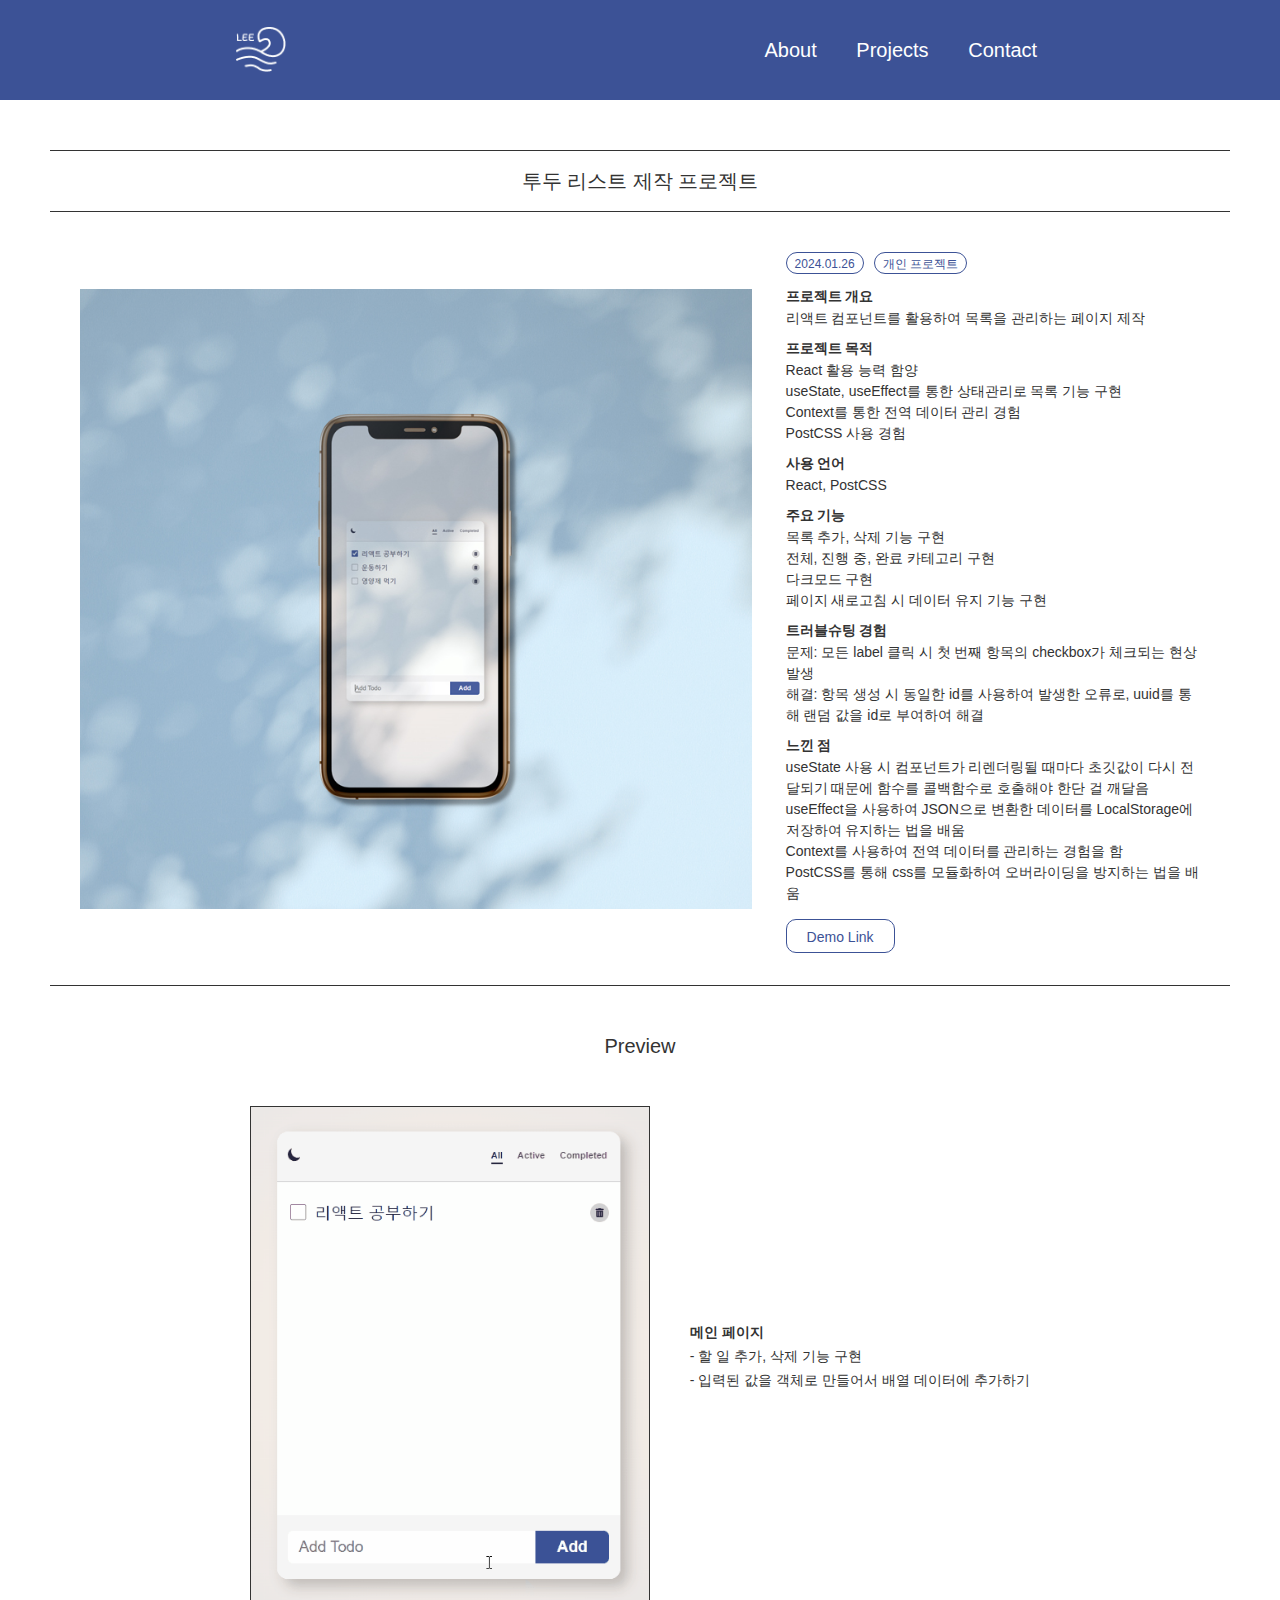
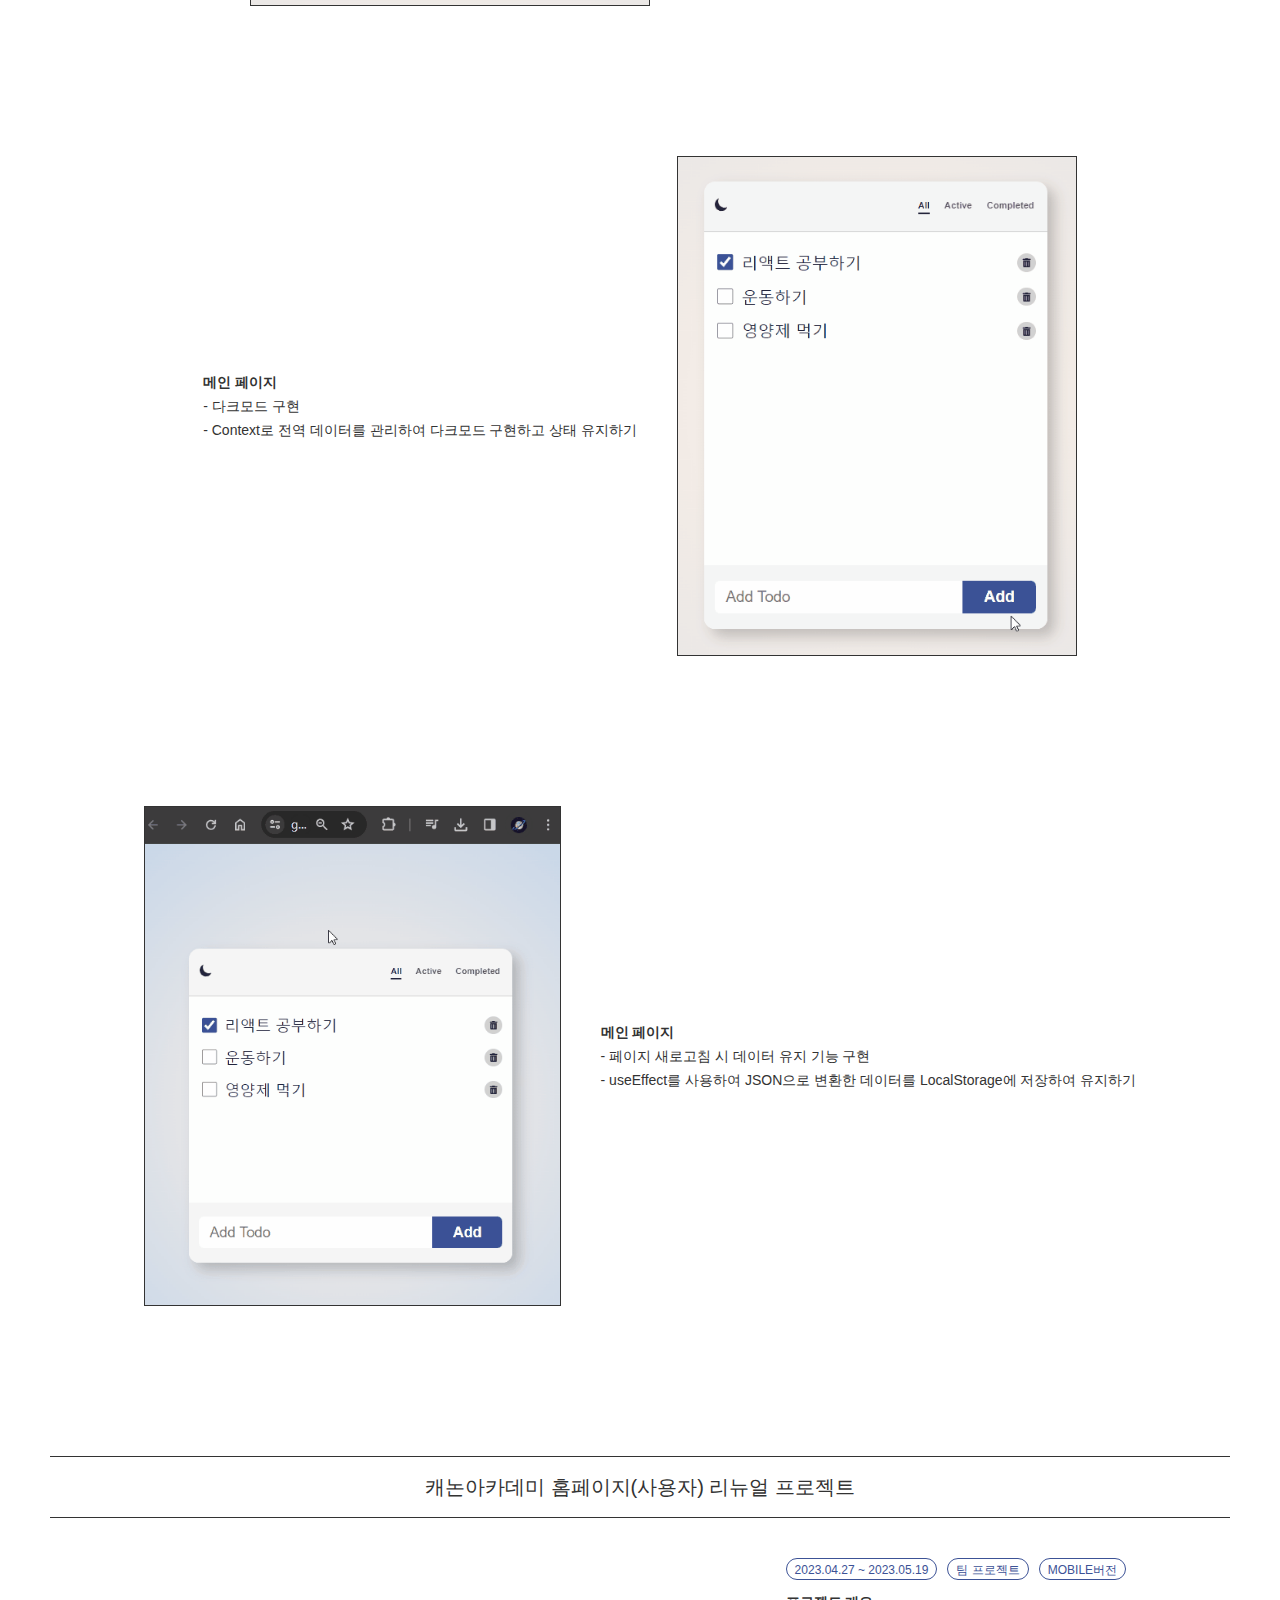
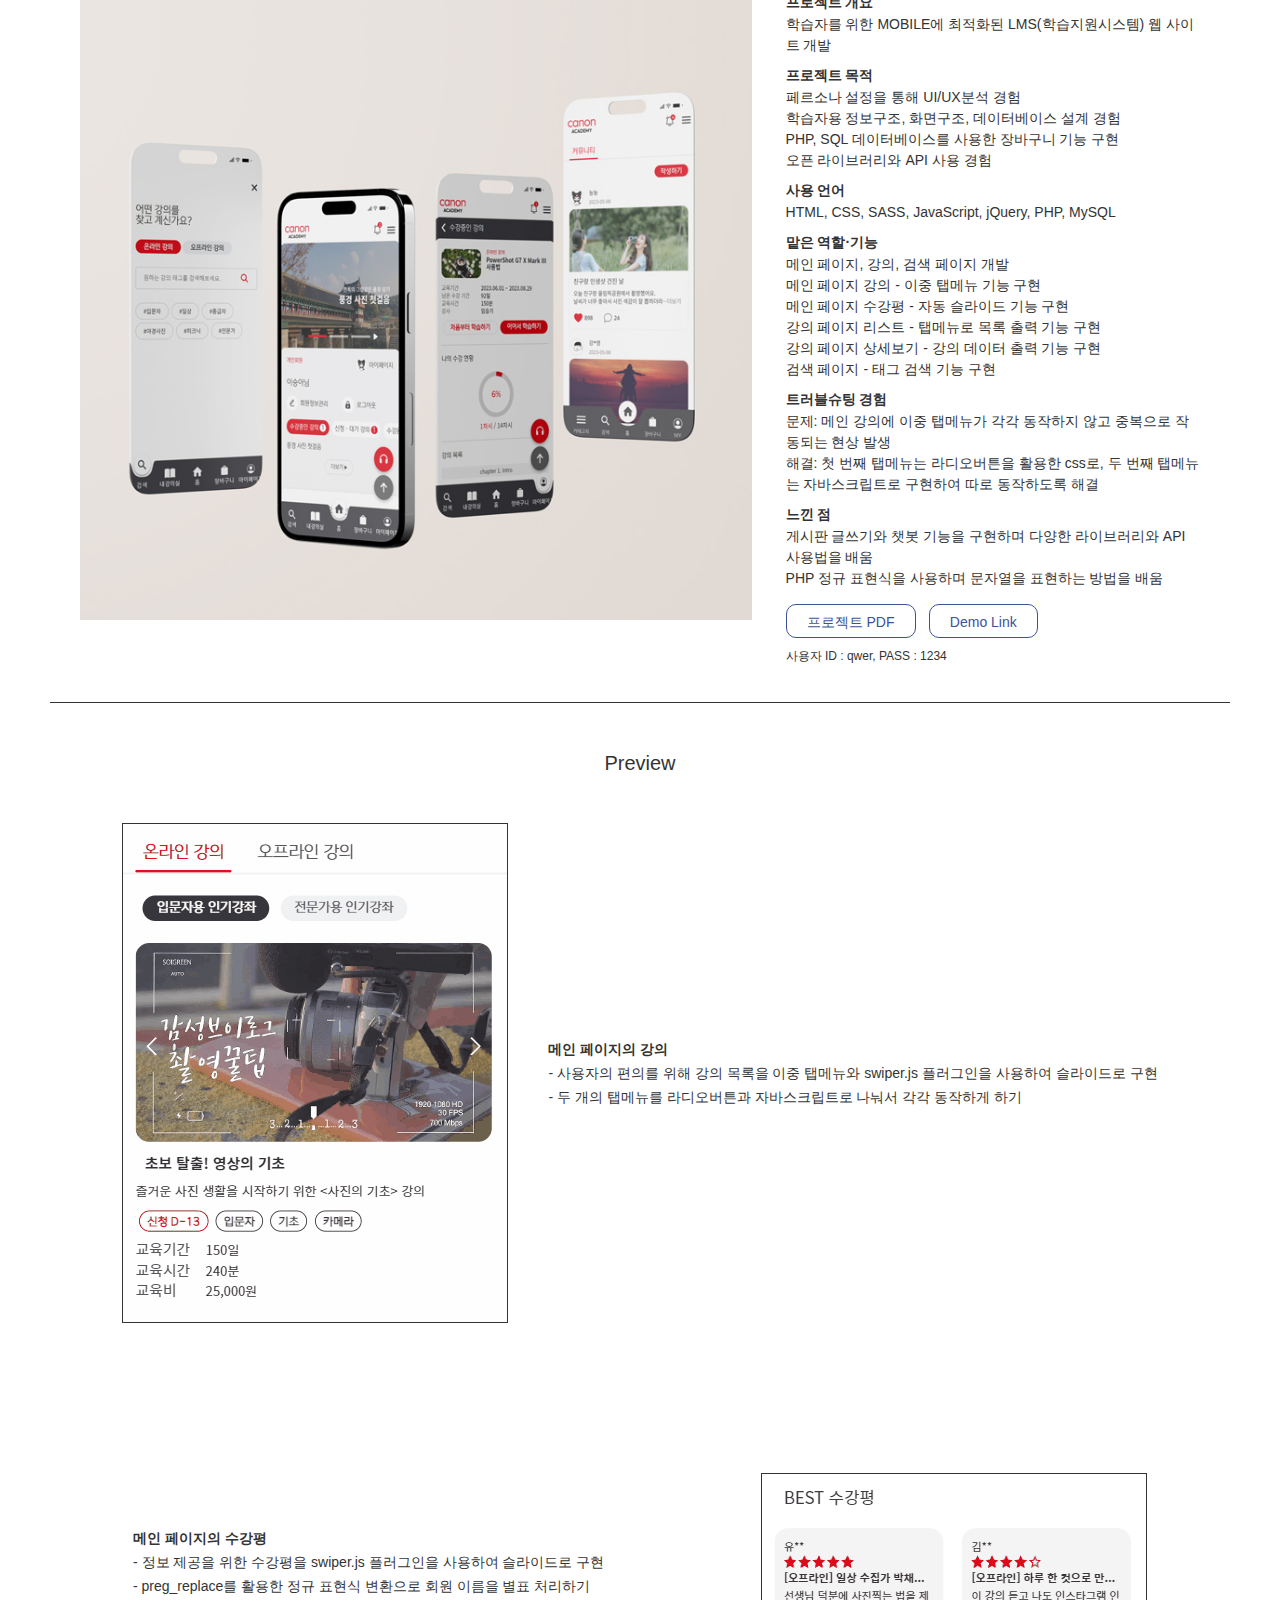
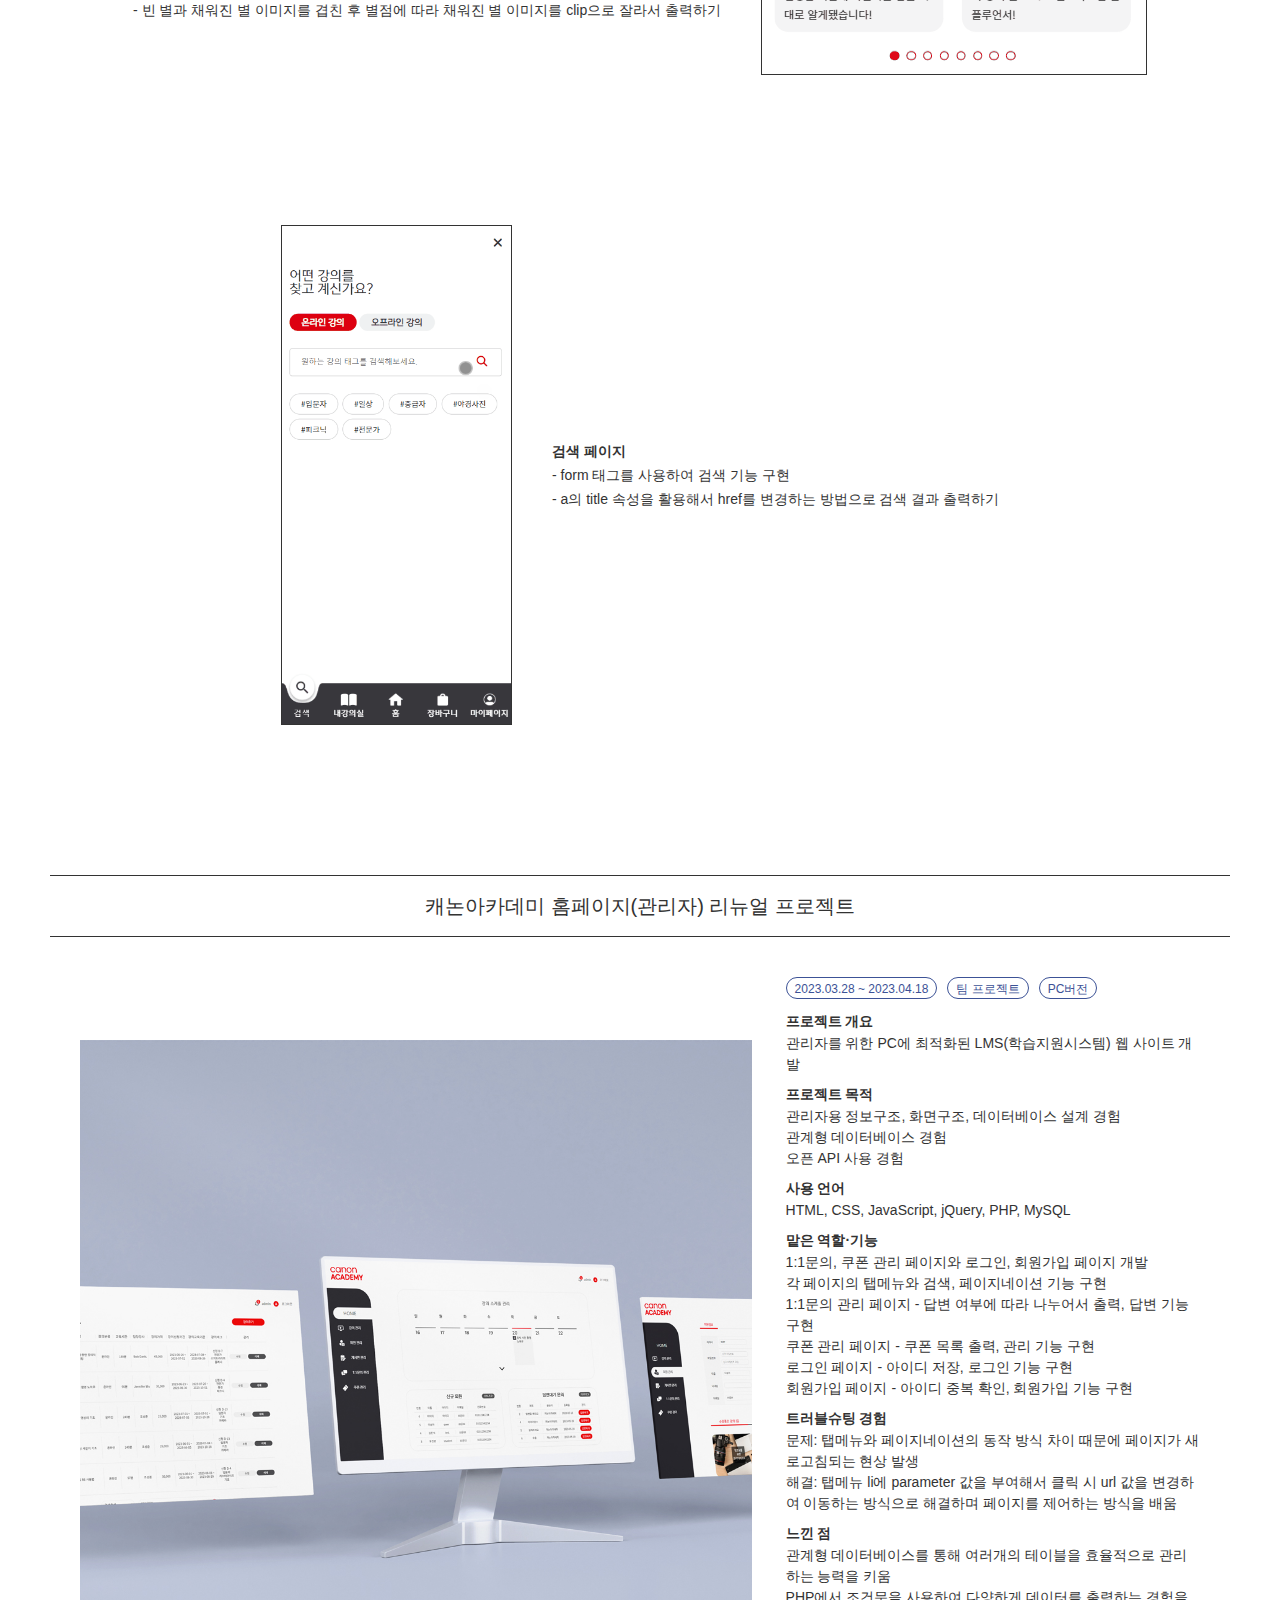
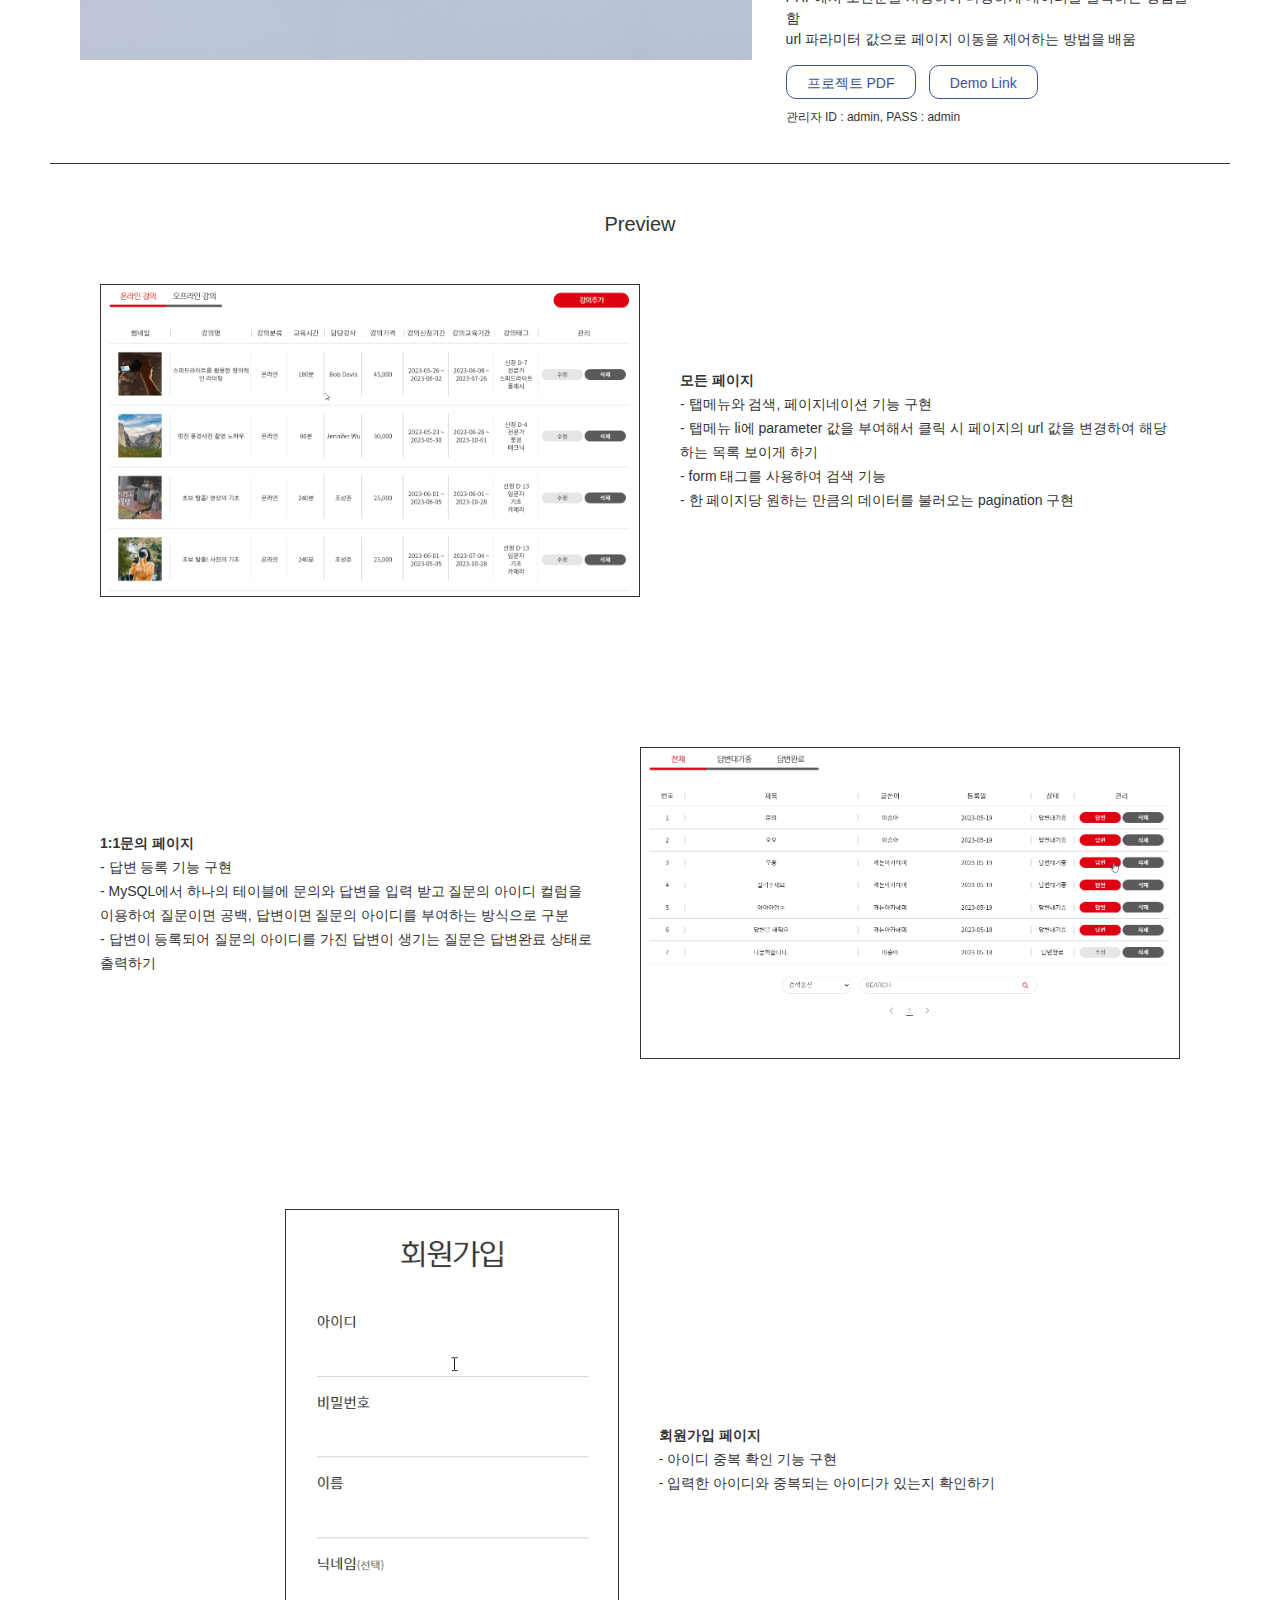
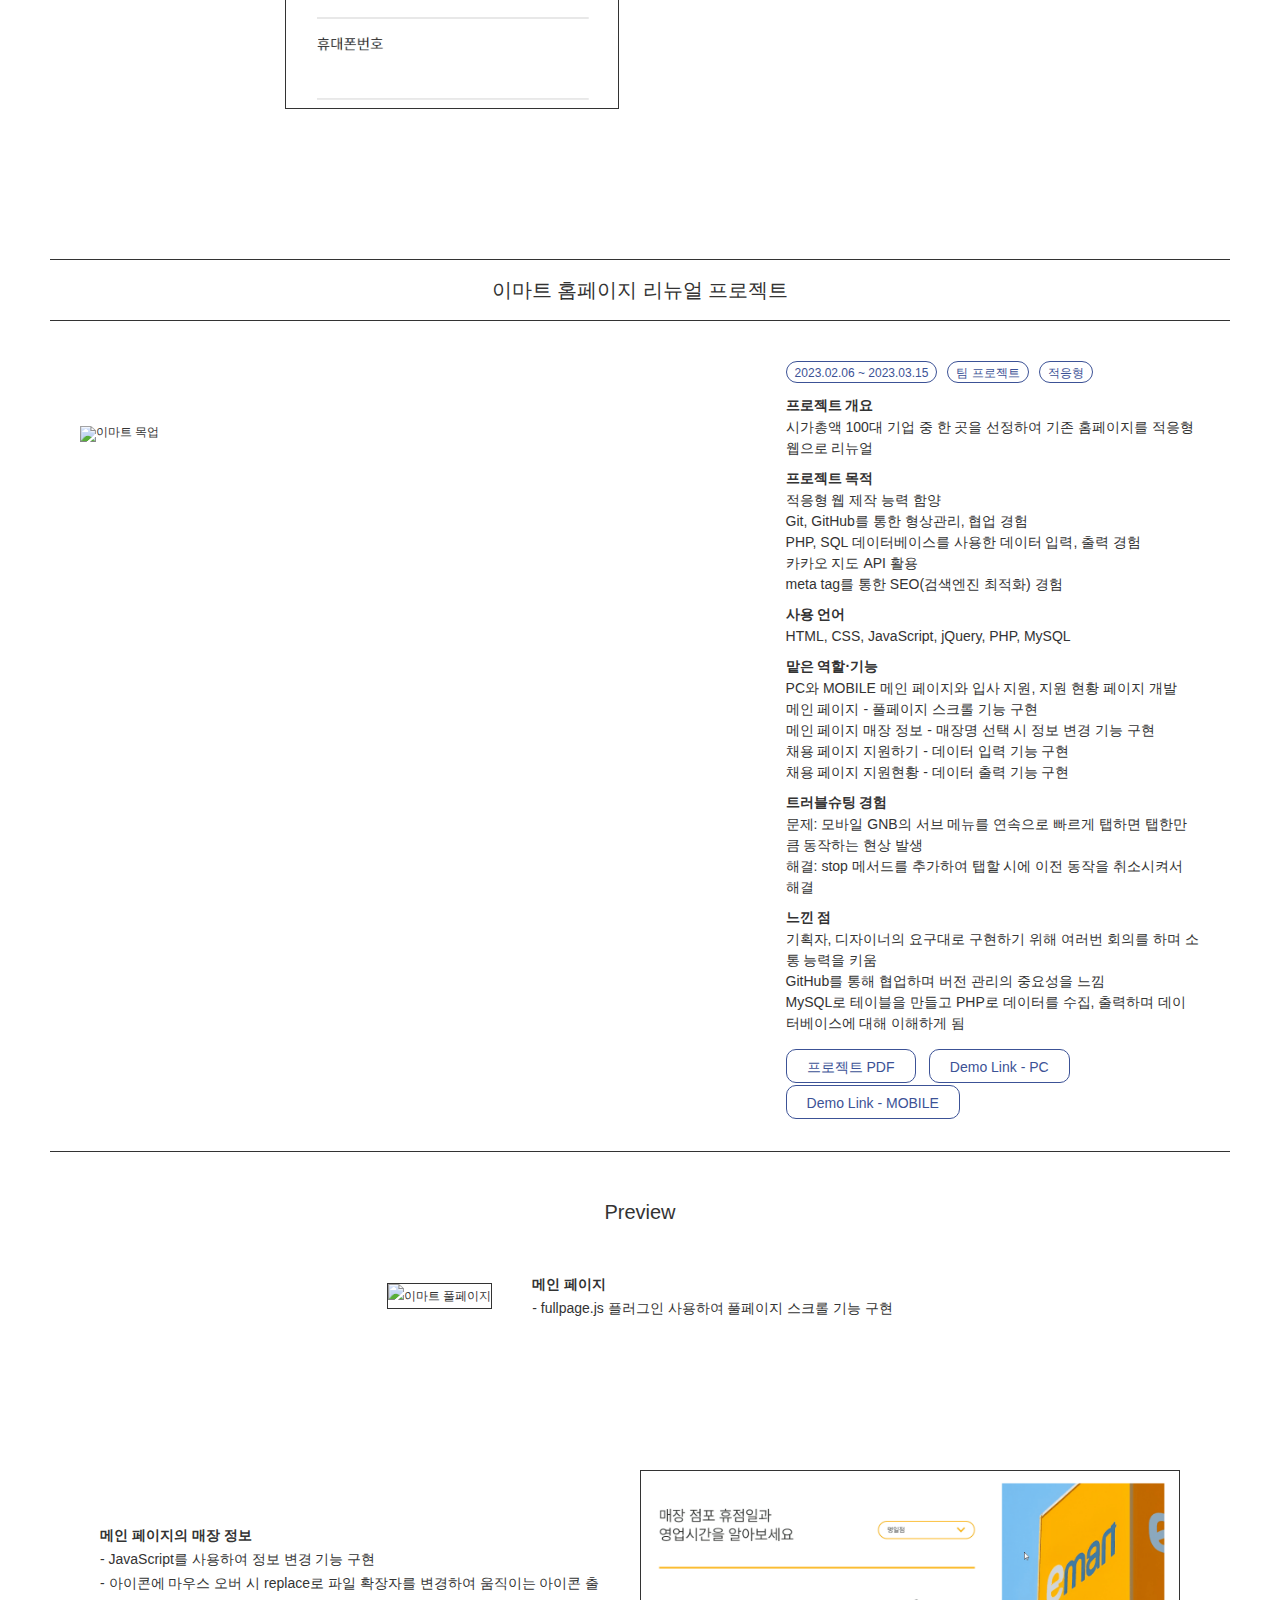
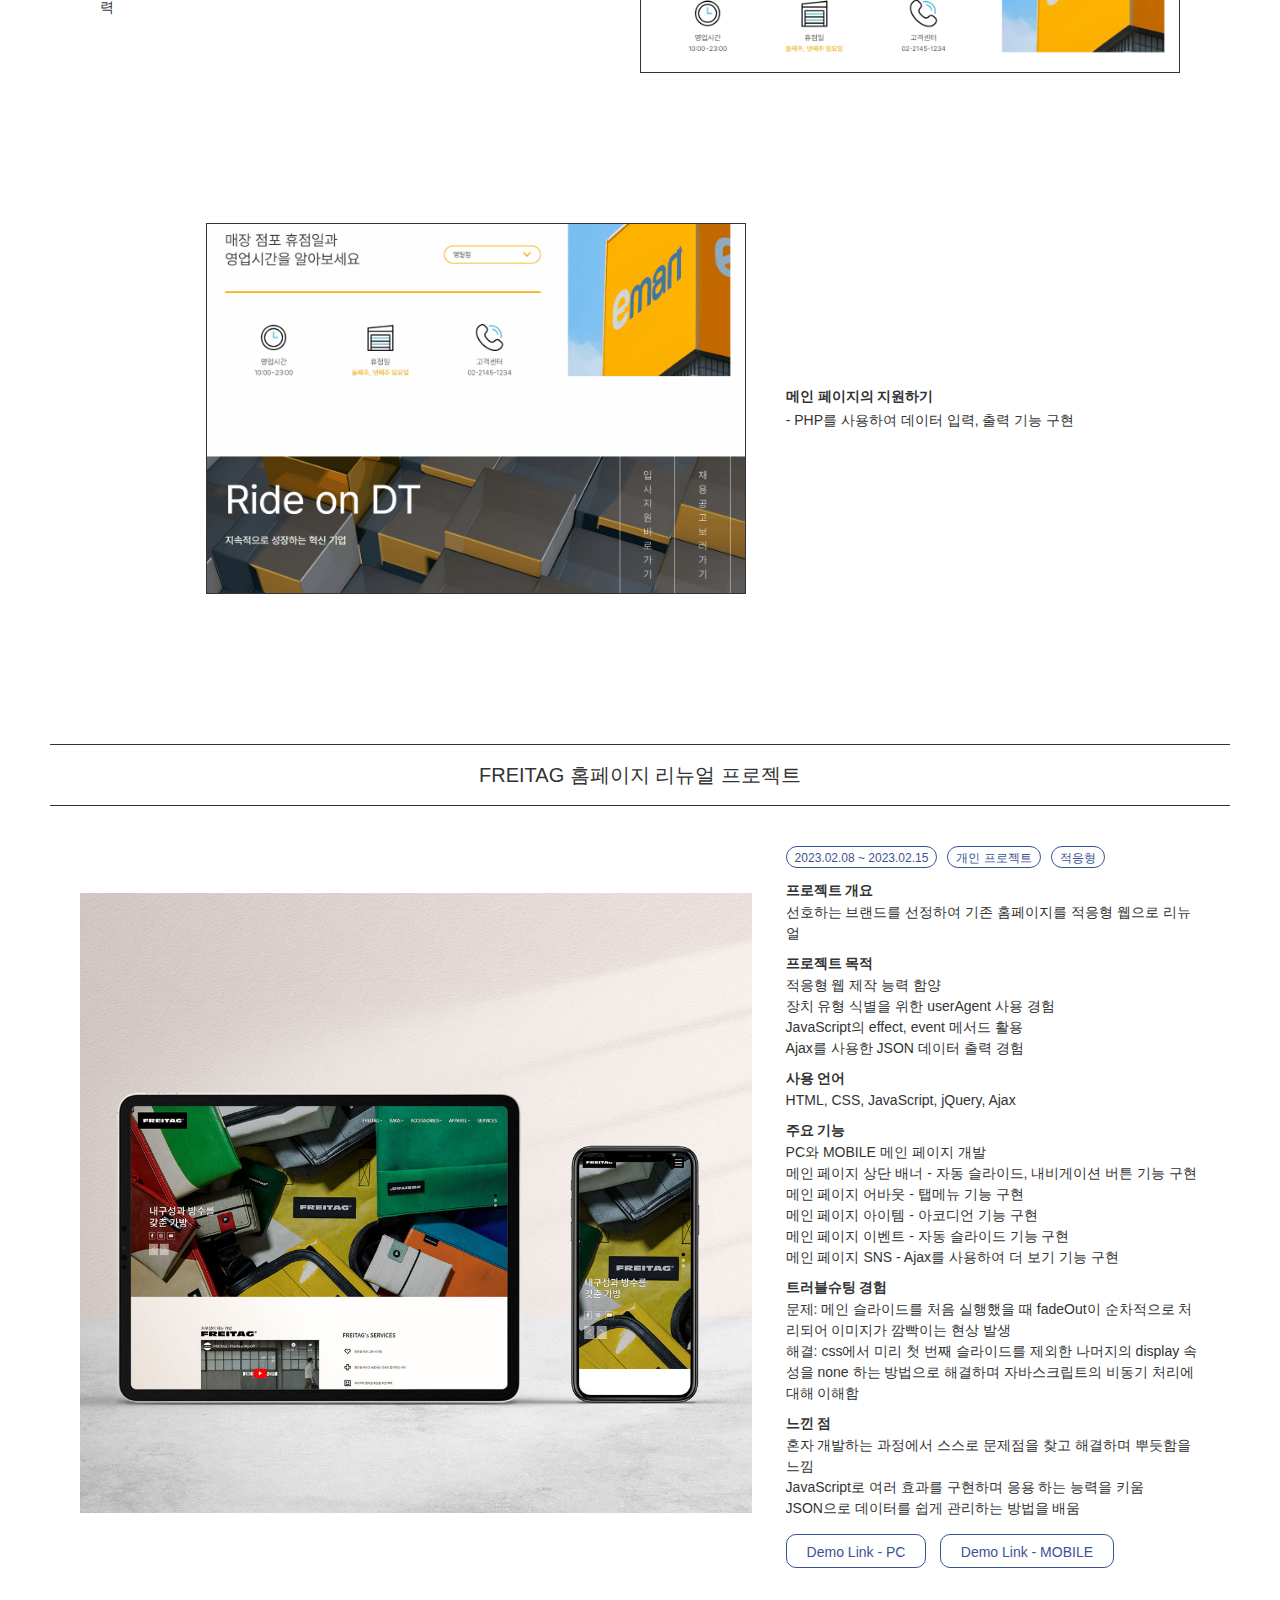
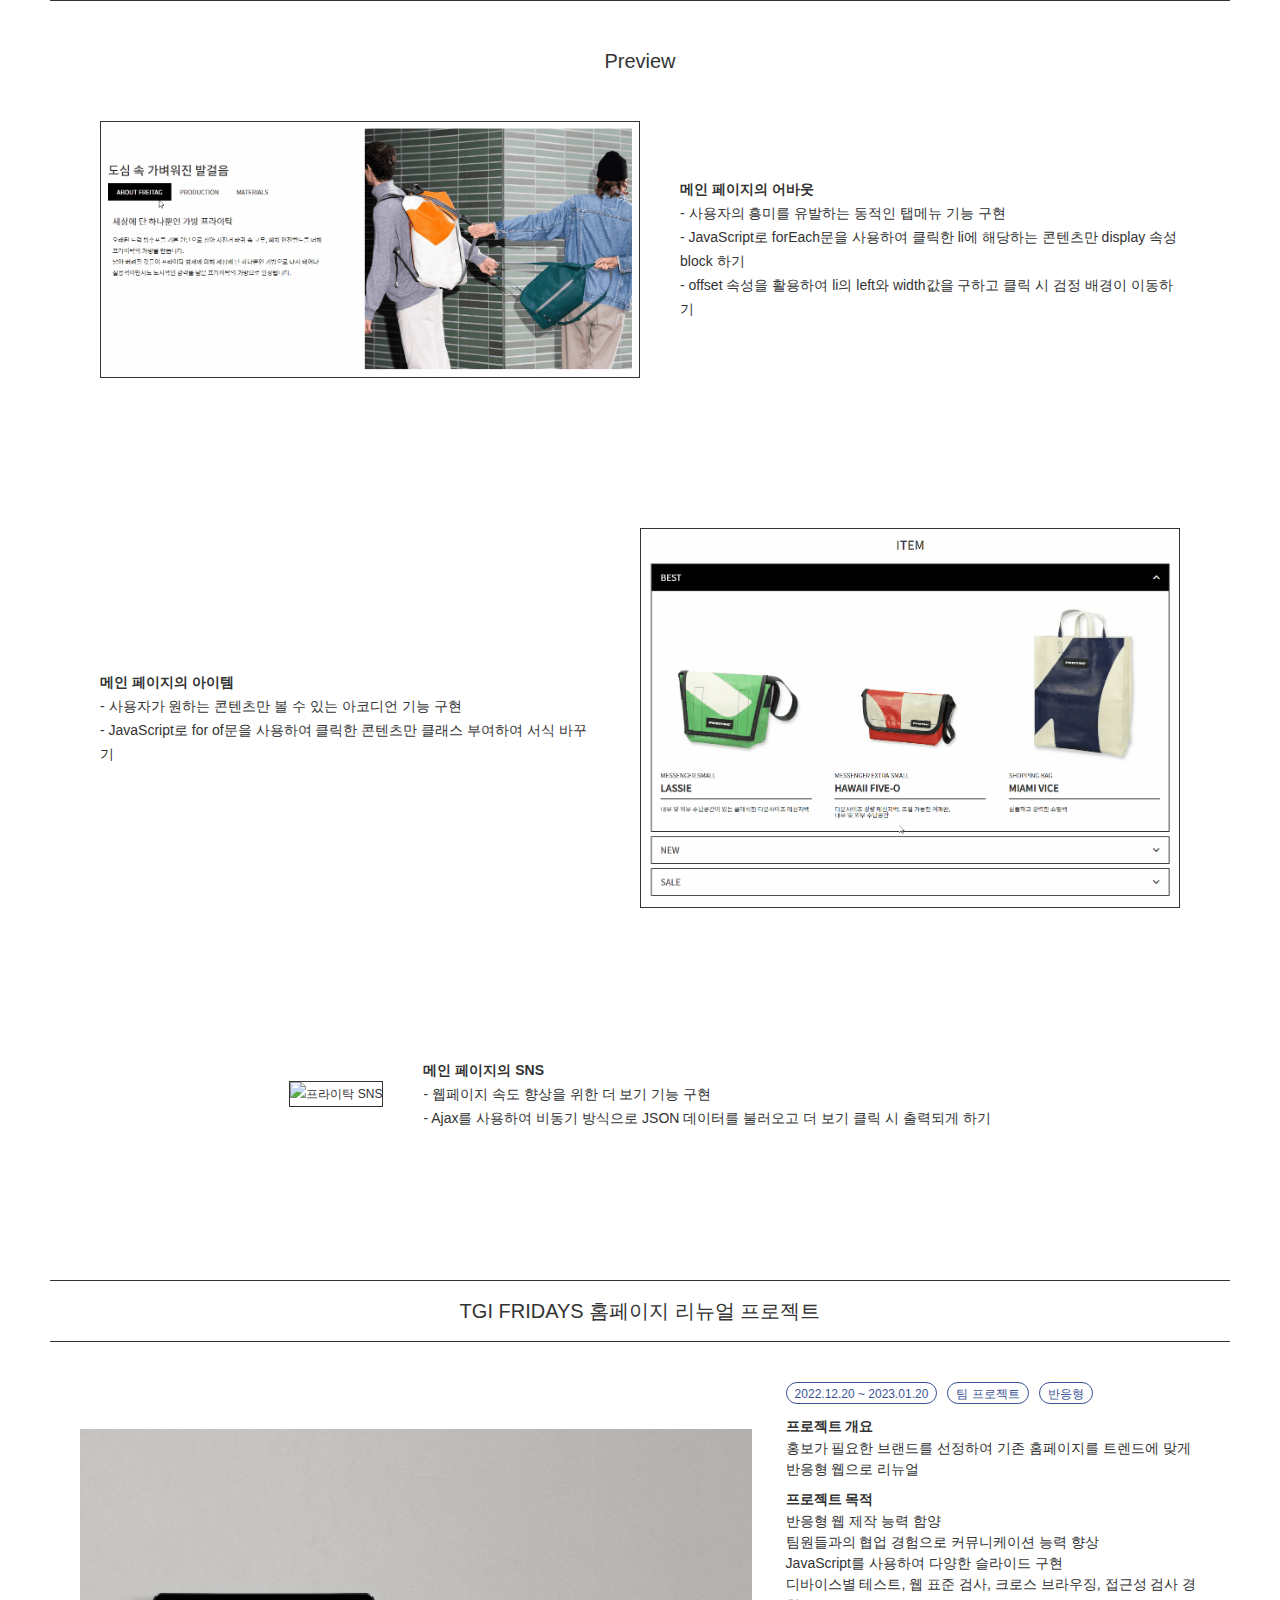
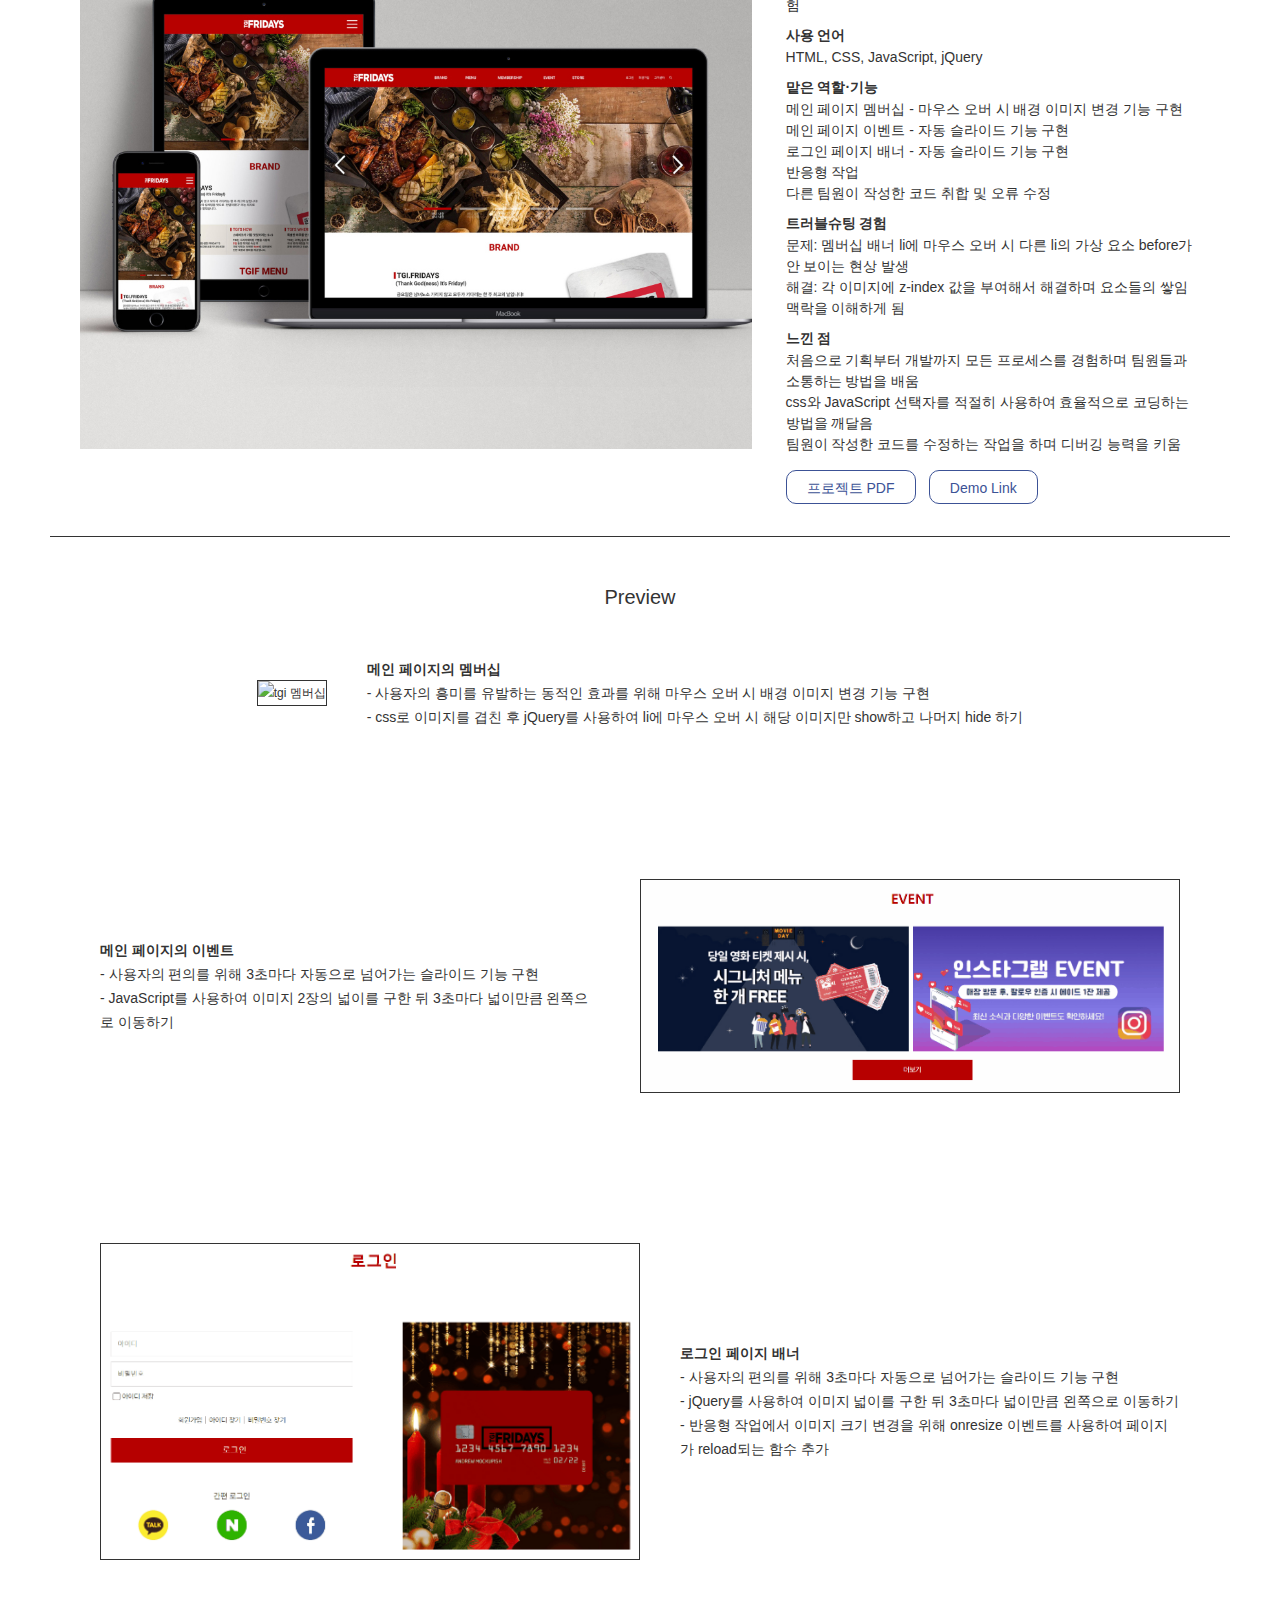
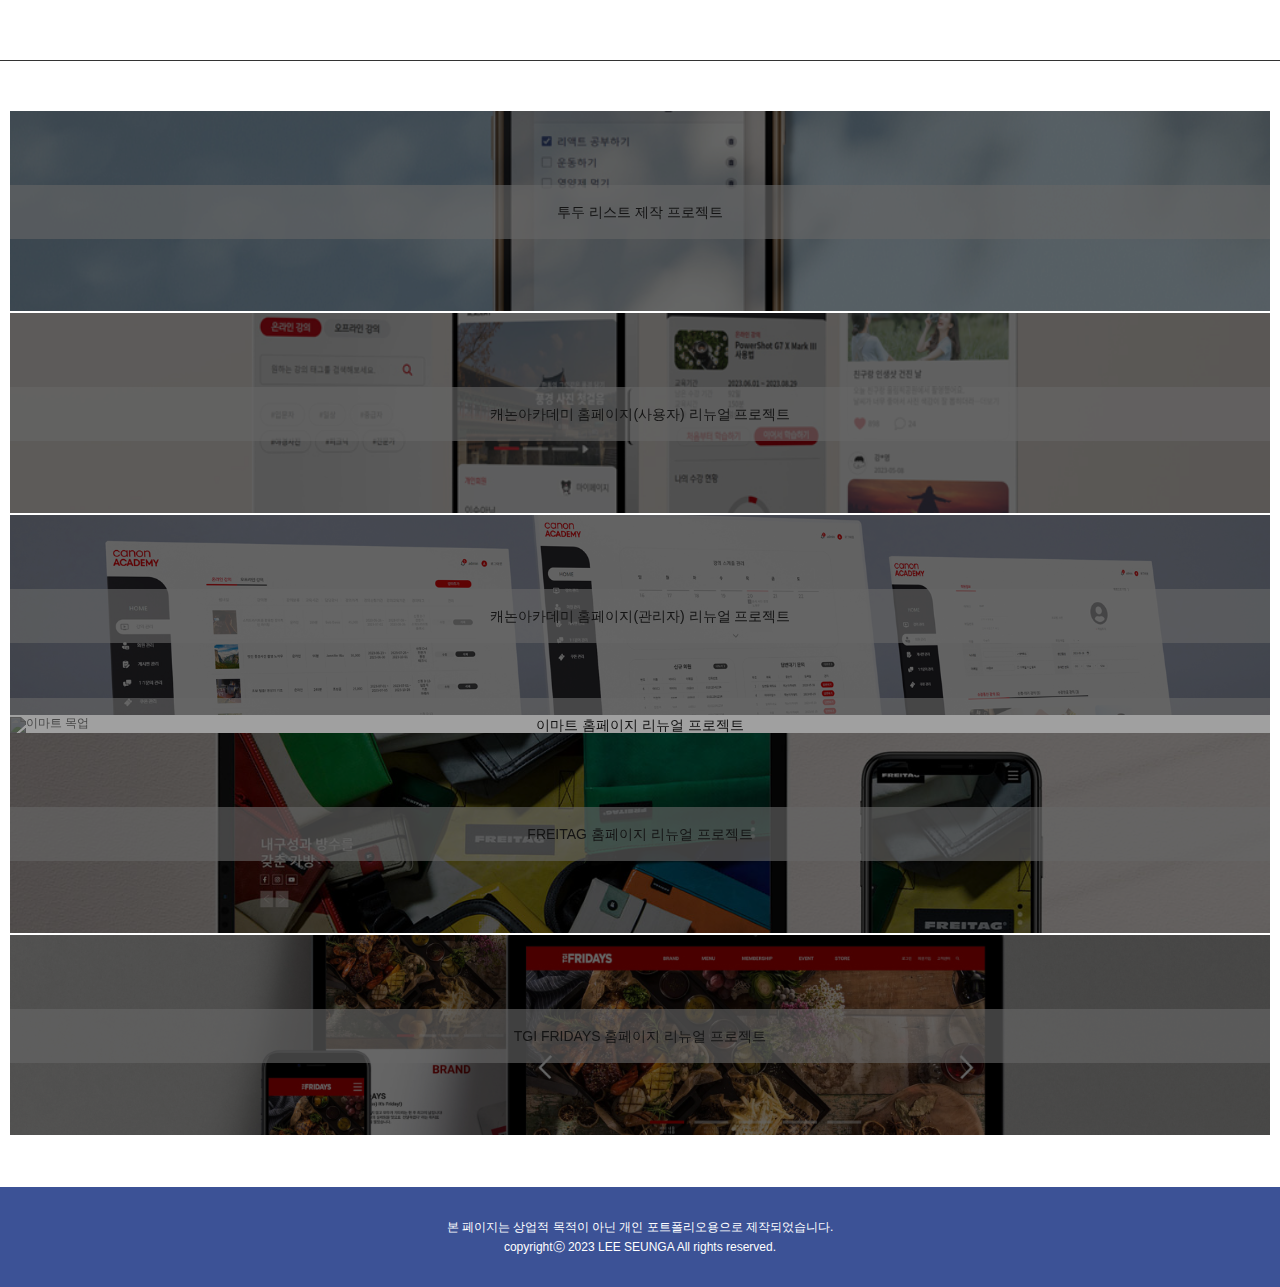
==== commit 77e7bd1e: "portfolio" ====
--- a/project.html
+++ b/project.html
@@ -382,73 +382,6 @@
           </div>
         </section>
 
-        <!-- 펫프렌즈 -->
-        <section id="petfriends" class="project">
-          <h2>펫프렌즈 홈페이지 리뉴얼 프로젝트</h2>
-          <div class="sub_wrap">
-            <img src="./images/petfriends.jpg" alt="펫프렌즈 목업" />
-            <div class="sub">
-              <span>2023.03.20 ~ 2023.03.24</span><span>개인 프로젝트</span
-              ><span>PC버전</span>
-              <dl>
-                <dt>프로젝트 개요</dt>
-                <dd>선호하는 브랜드를 선정하여 기존 홈페이지를 리뉴얼</dd>
-                <dt>프로젝트 목적</dt>
-                <dd>PHP, SQL 데이터베이스를 사용한 로그인, 회원가입 구현</dd>
-                <dd>캐시, 쿠키 관리 경험</dd>
-                <dt>사용 언어</dt>
-                <dd>HTML, CSS, JavaScript, PHP</dd>
-                <dt>주요 기능</dt>
-                <dd>PC 메인 페이지와 로그인, 회원가입 페이지 개발</dd>
-                <dd>메인 페이지 GNB - 메뉴 클릭 시 나타나는 기능 구현</dd>
-                <dd>메인 페이지 상품 - 카테고리별 분류 기능 구현</dd>
-                <dd>메인 페이지 SNS - 캐러셀 슬라이드 기능 구현</dd>
-                <dd>로그인 페이지 - 아이디 저장, 로그인 기능 구현</dd>
-                <dd>회원가입 페이지 - 회원가입 기능 구현</dd>
-                <dt>느낀 점</dt>
-                <dd>회원가입 시 비밀번호를 암호화하여 저장하는 방법을 배움</dd>
-                <dd>
-                  아이디 저장과 로그아웃 기능을 구현하며 쿠키와 세션에 대해
-                  이해하게 됨
-                </dd>
-              </dl>
-              <a
-                href="http://xnclxud9.dothome.co.kr/PETFRIENDS/"
-                title="링크 바로가기"
-                target="_blank"
-                rel="noopener noreferrer"
-                >Demo Link</a
-              >
-            </div>
-          </div>
-          <div class="con">
-            <p>Preview</p>
-            <ul>
-              <li>
-                <img src="./images/petfriends01.gif" alt="" />
-                <div>
-                  <h3>메인 페이지의 메뉴</h3>
-                  <p>- gnb 기능 구현</p>
-                </div>
-              </li>
-              <li>
-                <div>
-                  <h3>메인 페이지의 신제품</h3>
-                  <p>- 카테고리 분류 기능 구현</p>
-                </div>
-                <img src="./images/petfriends02.gif" alt="" />
-              </li>
-              <li>
-                <img src="./images/petfriends03.gif" alt="" />
-                <div>
-                  <h3>로그인 페이지</h3>
-                  <p>- 로그인, 아이디 저장 기능 구현</p>
-                </div>
-              </li>
-            </ul>
-          </div>
-        </section>
-
         <!-- 이마트 -->
         <section id="emart" class="project">
           <h2>이마트 홈페이지 리뉴얼 프로젝트</h2>
@@ -796,7 +729,7 @@
       <!-- 슬라이드 내비 -->
       <ul class="slide_nav">
         <li>
-          <p>바이브 노래 차트 페이지 제작 프로젝트</p>
+          <p>투두 리스트 제작 프로젝트</p>
           <img src="./images/todo.jpg" alt="투두 목업" />
         </li>
         <li>
@@ -806,10 +739,6 @@
         <li>
           <p>캐논아카데미 홈페이지(관리자) 리뉴얼 프로젝트</p>
           <img src="./images/canon_admin.jpg" alt="캐논 관리자 목업" />
-        </li>
-        <li>
-          <p>펫프렌즈 홈페이지 리뉴얼 프로젝트</p>
-          <img src="./images/petfriends.jpg" alt="펫프렌즈 목업" />
         </li>
         <li>
           <p>이마트 홈페이지 리뉴얼 프로젝트</p>
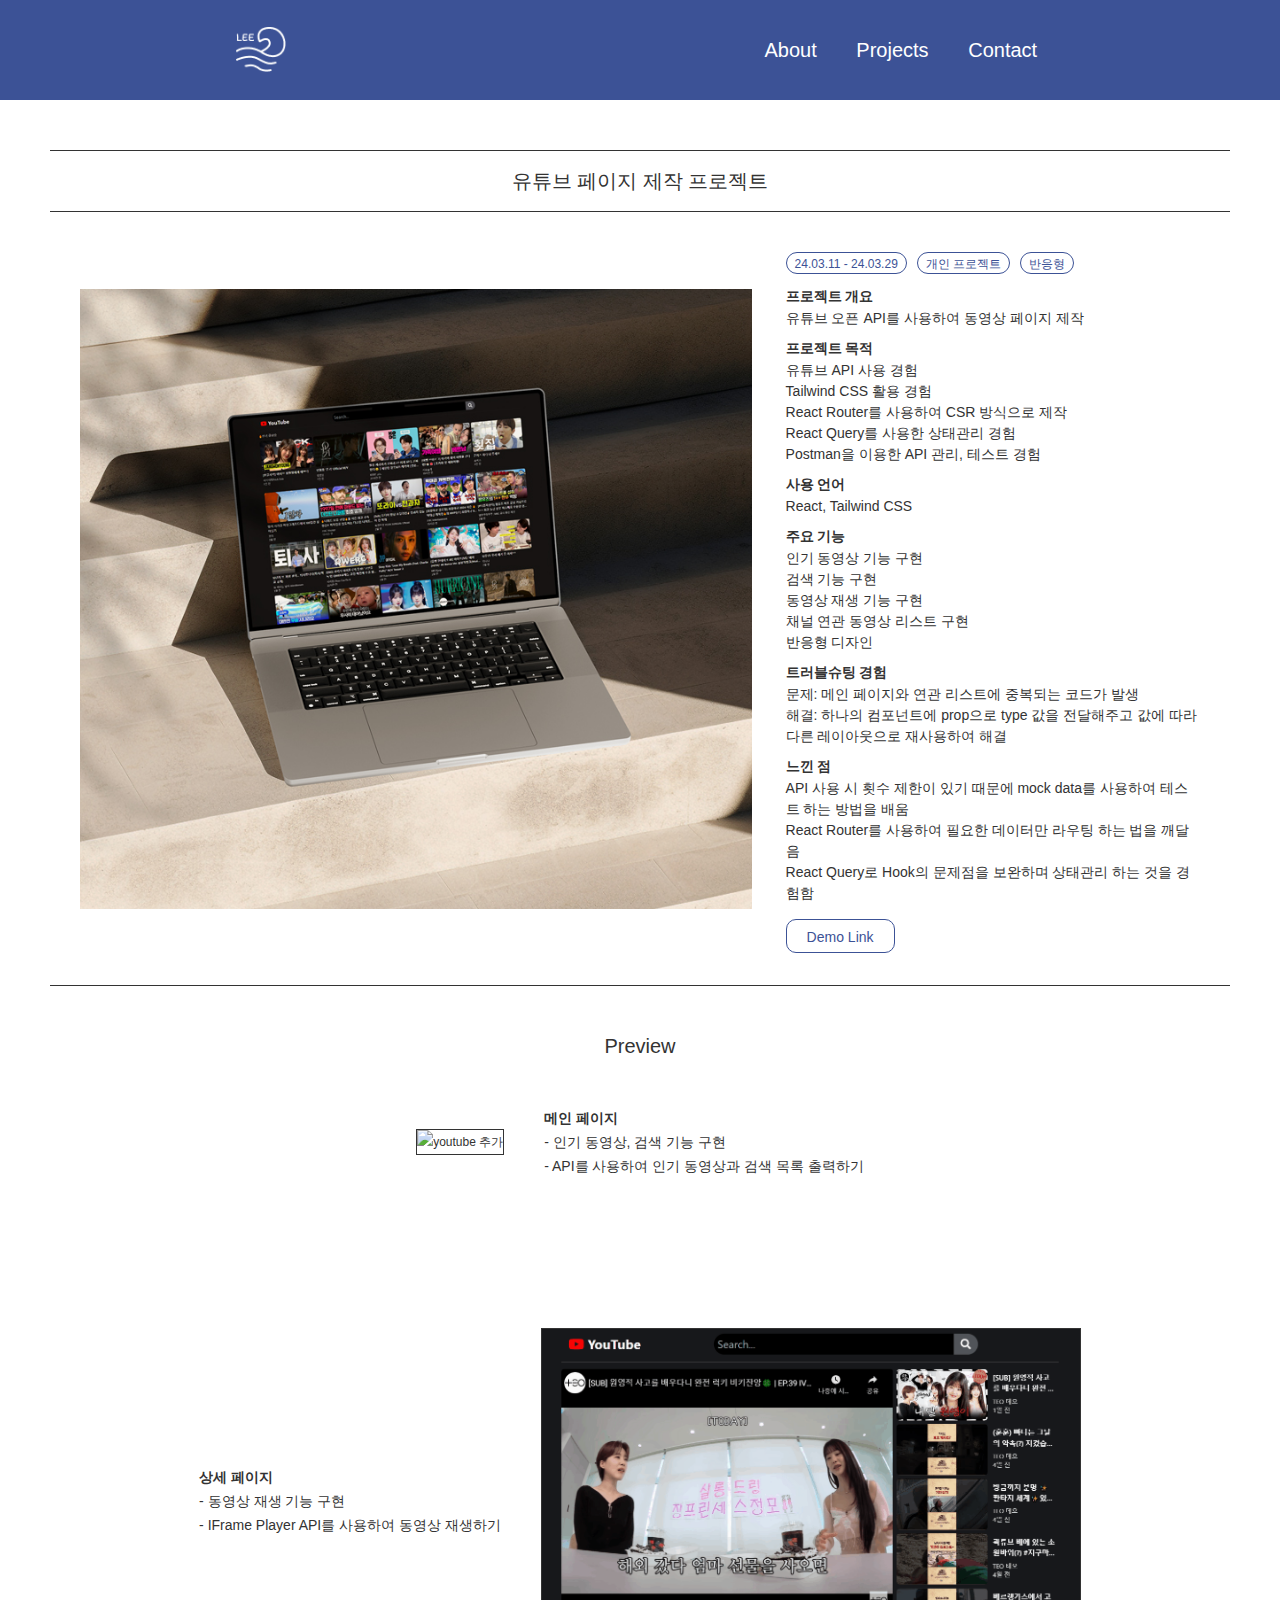
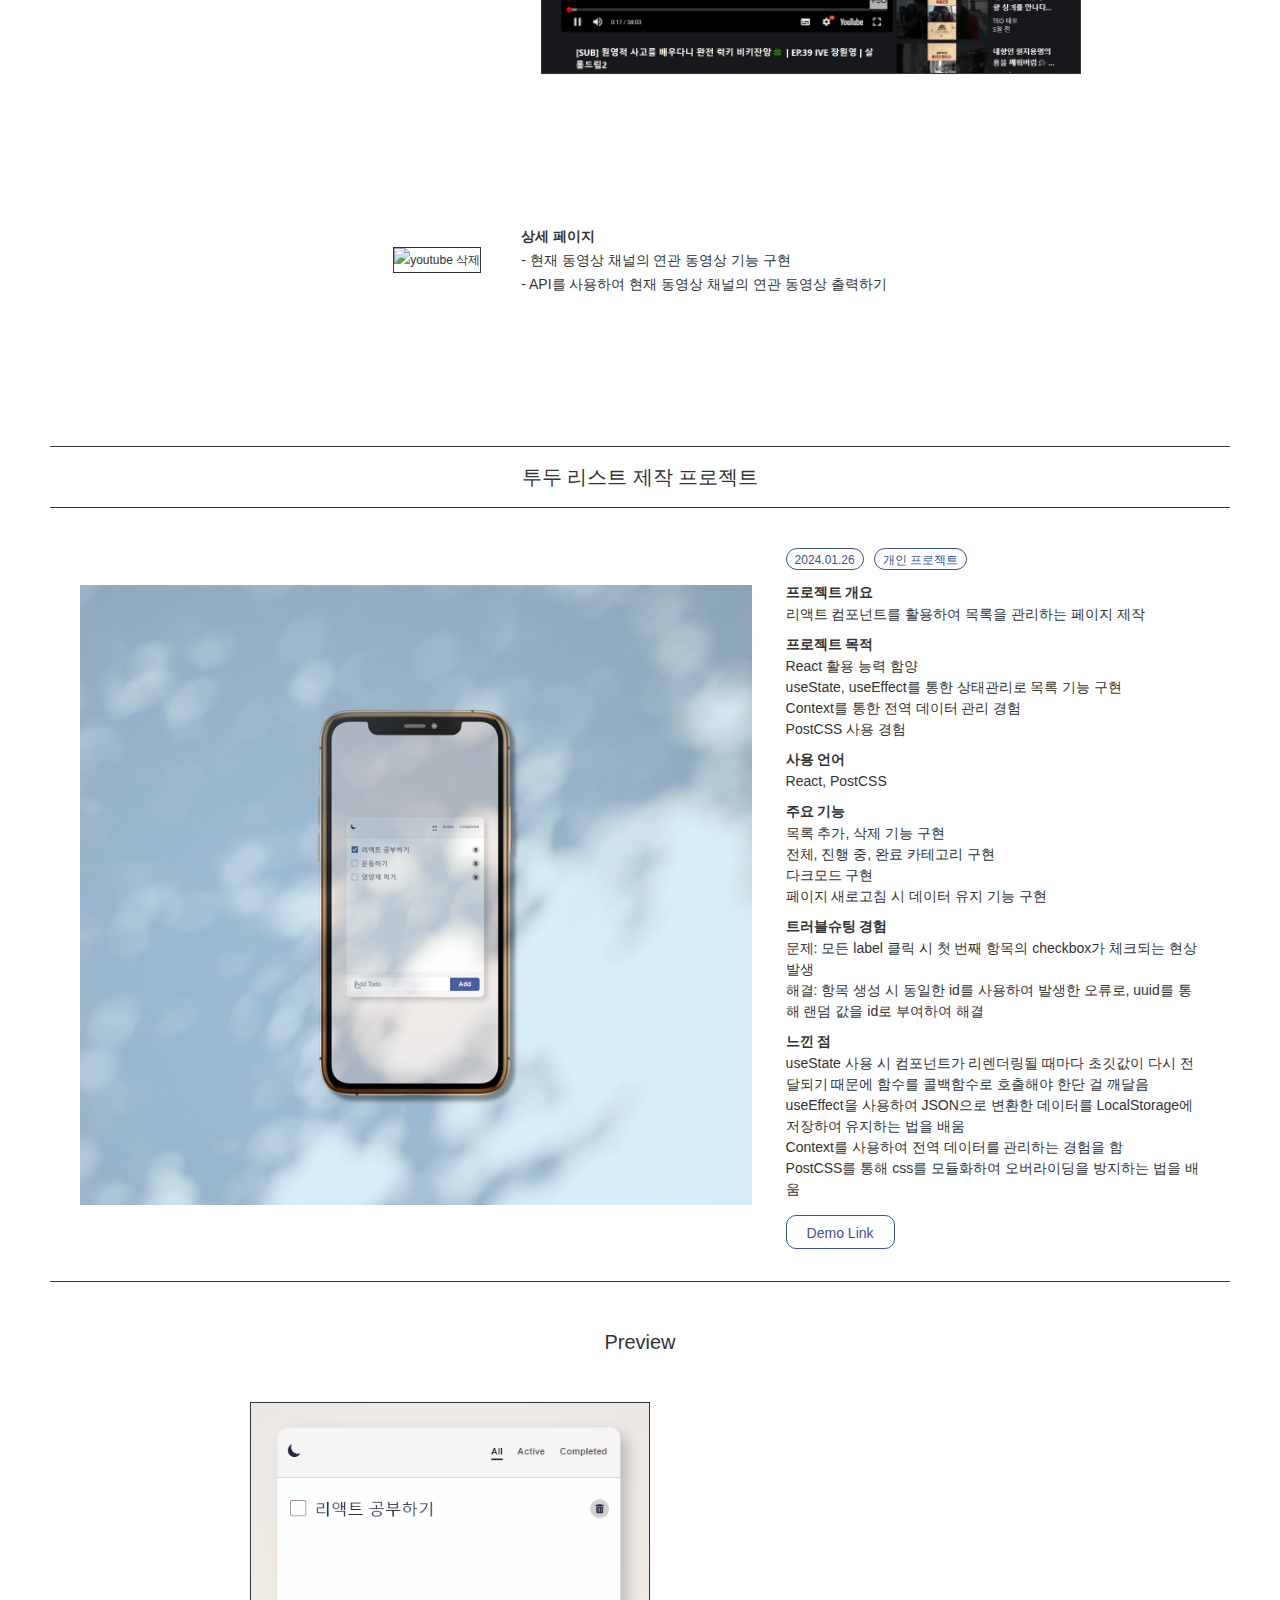
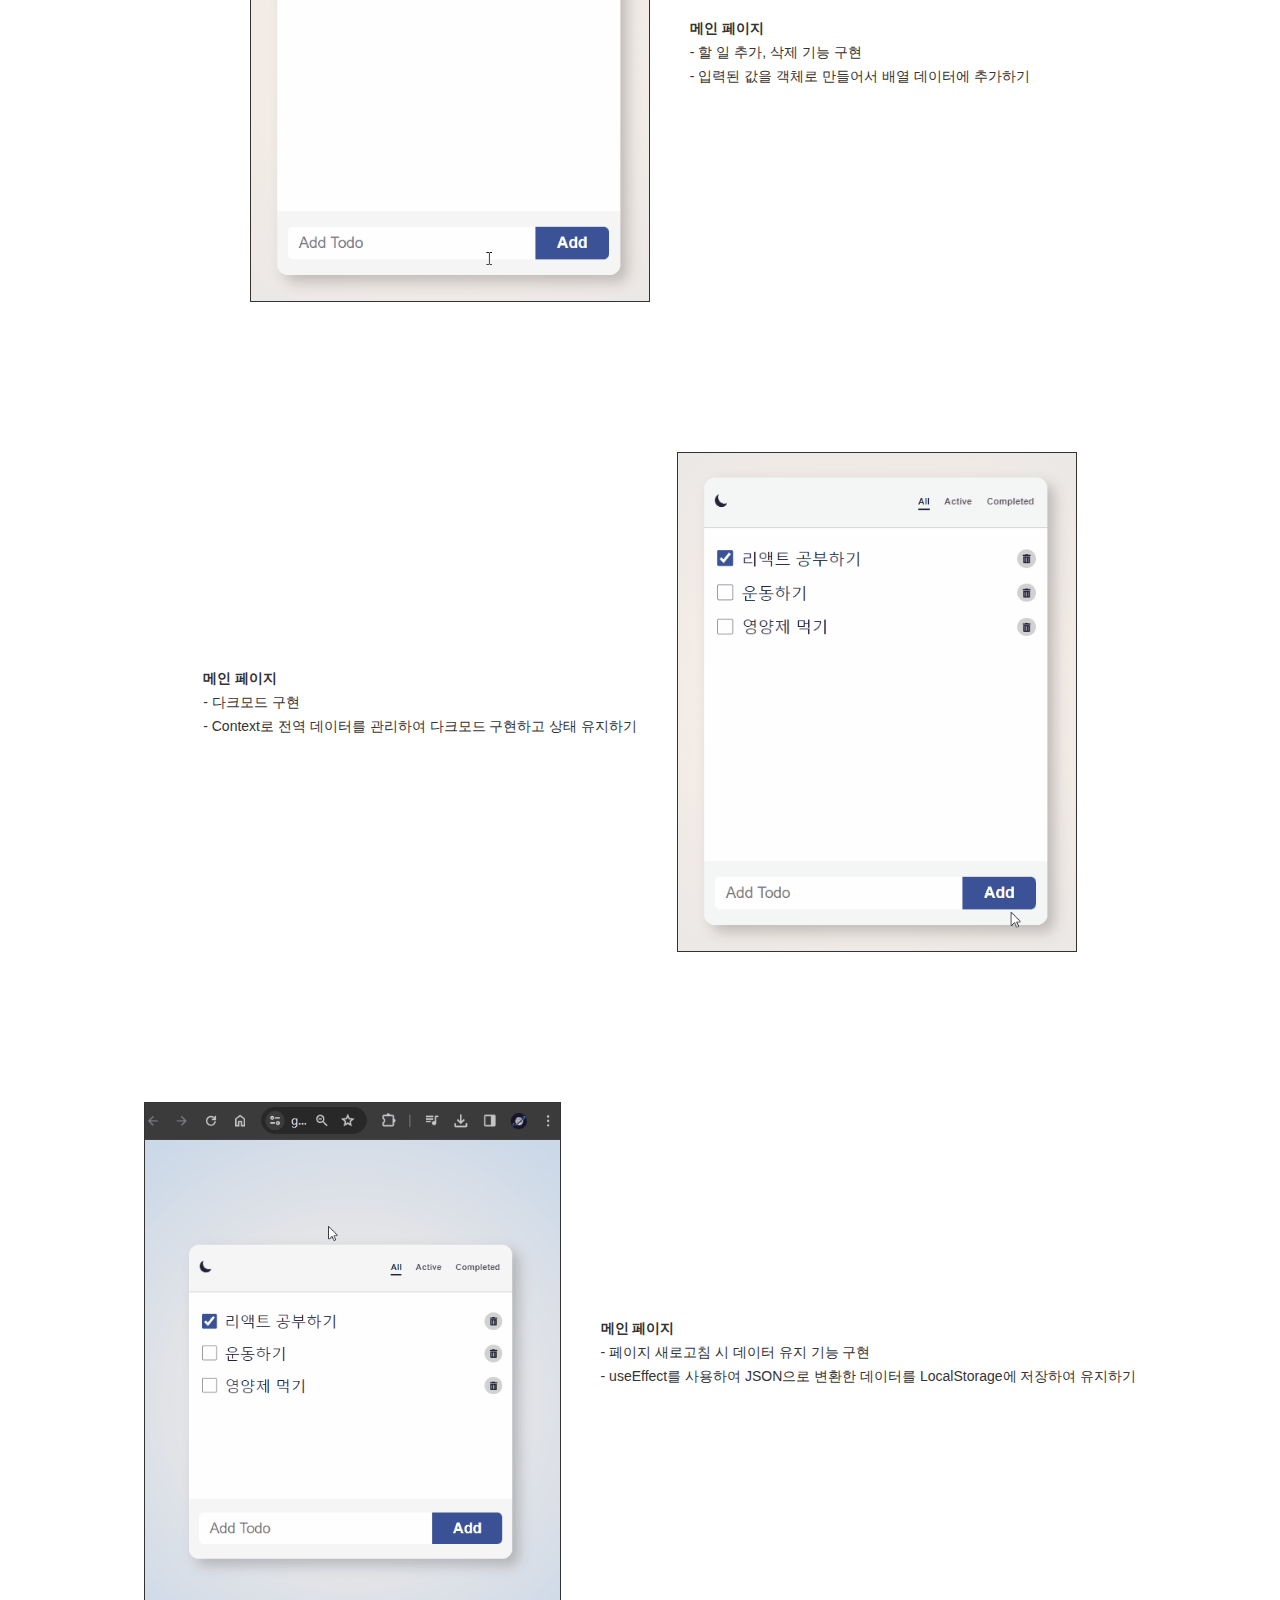
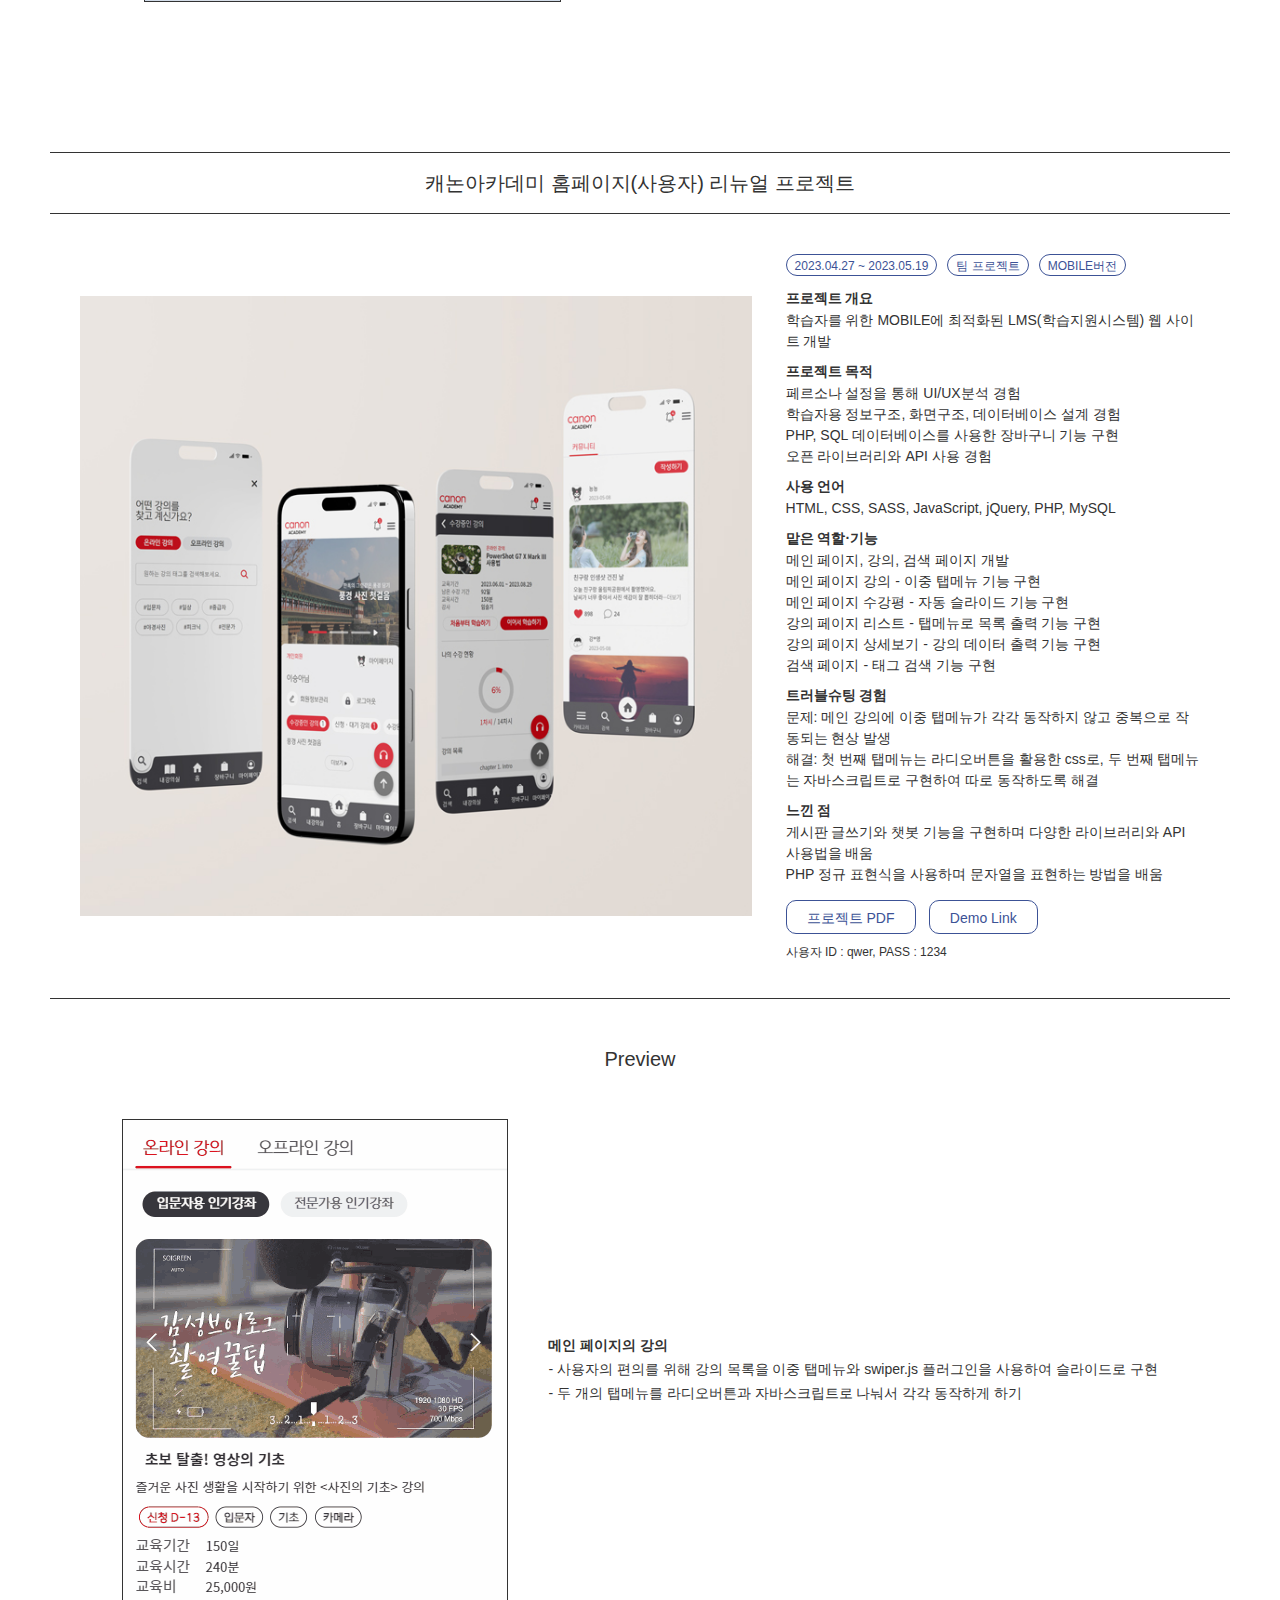
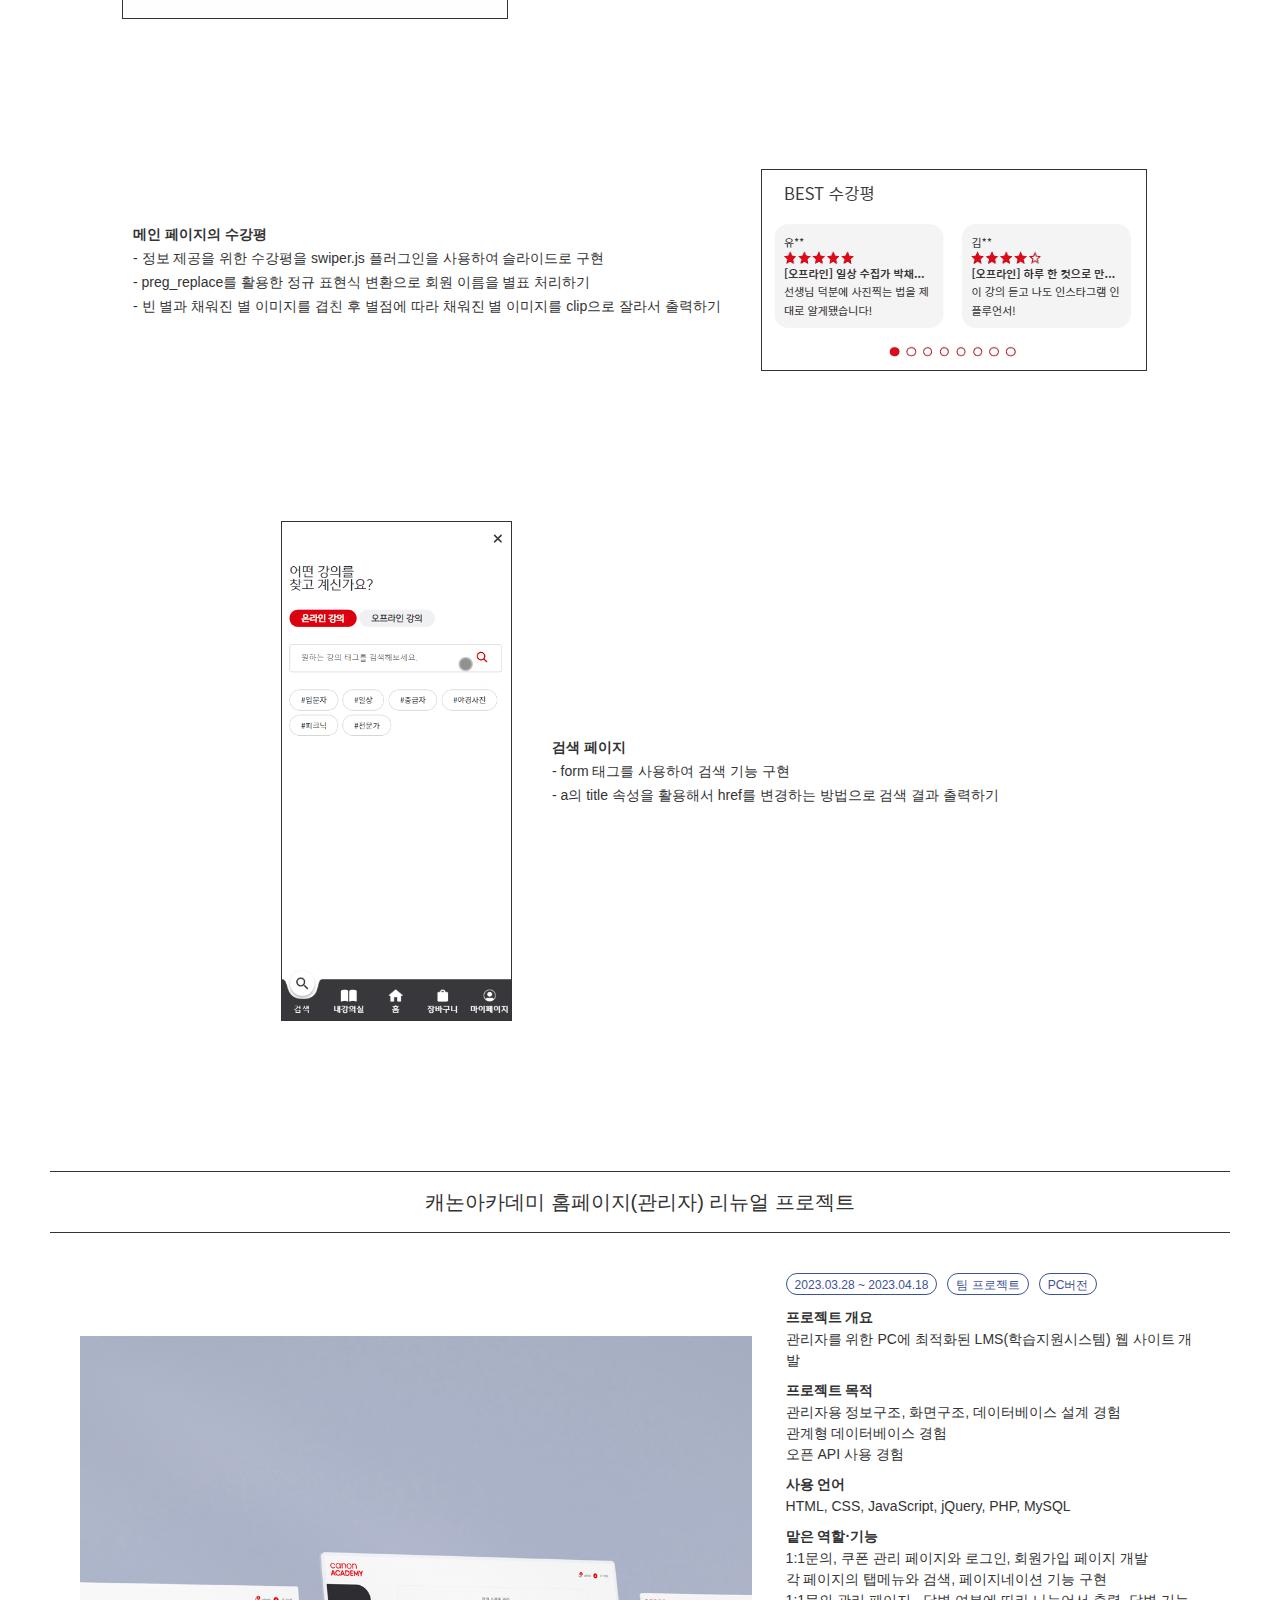
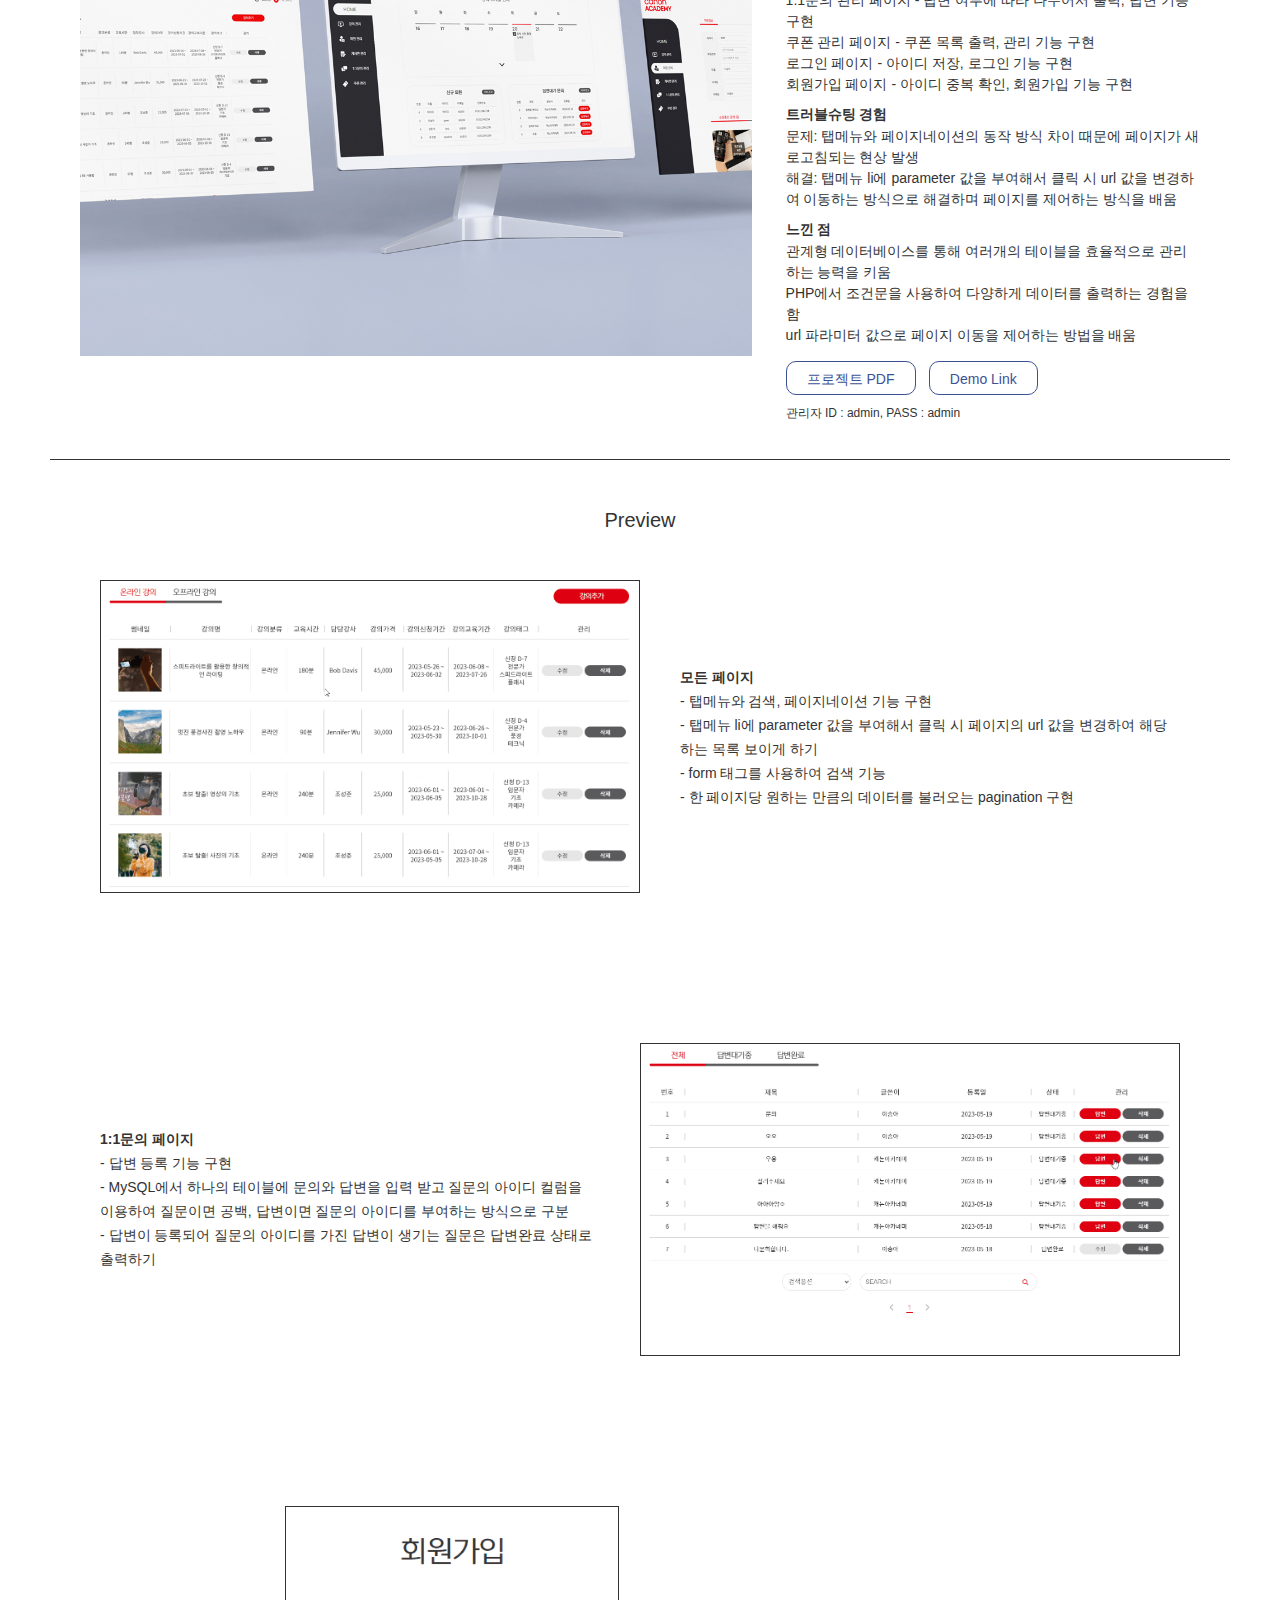
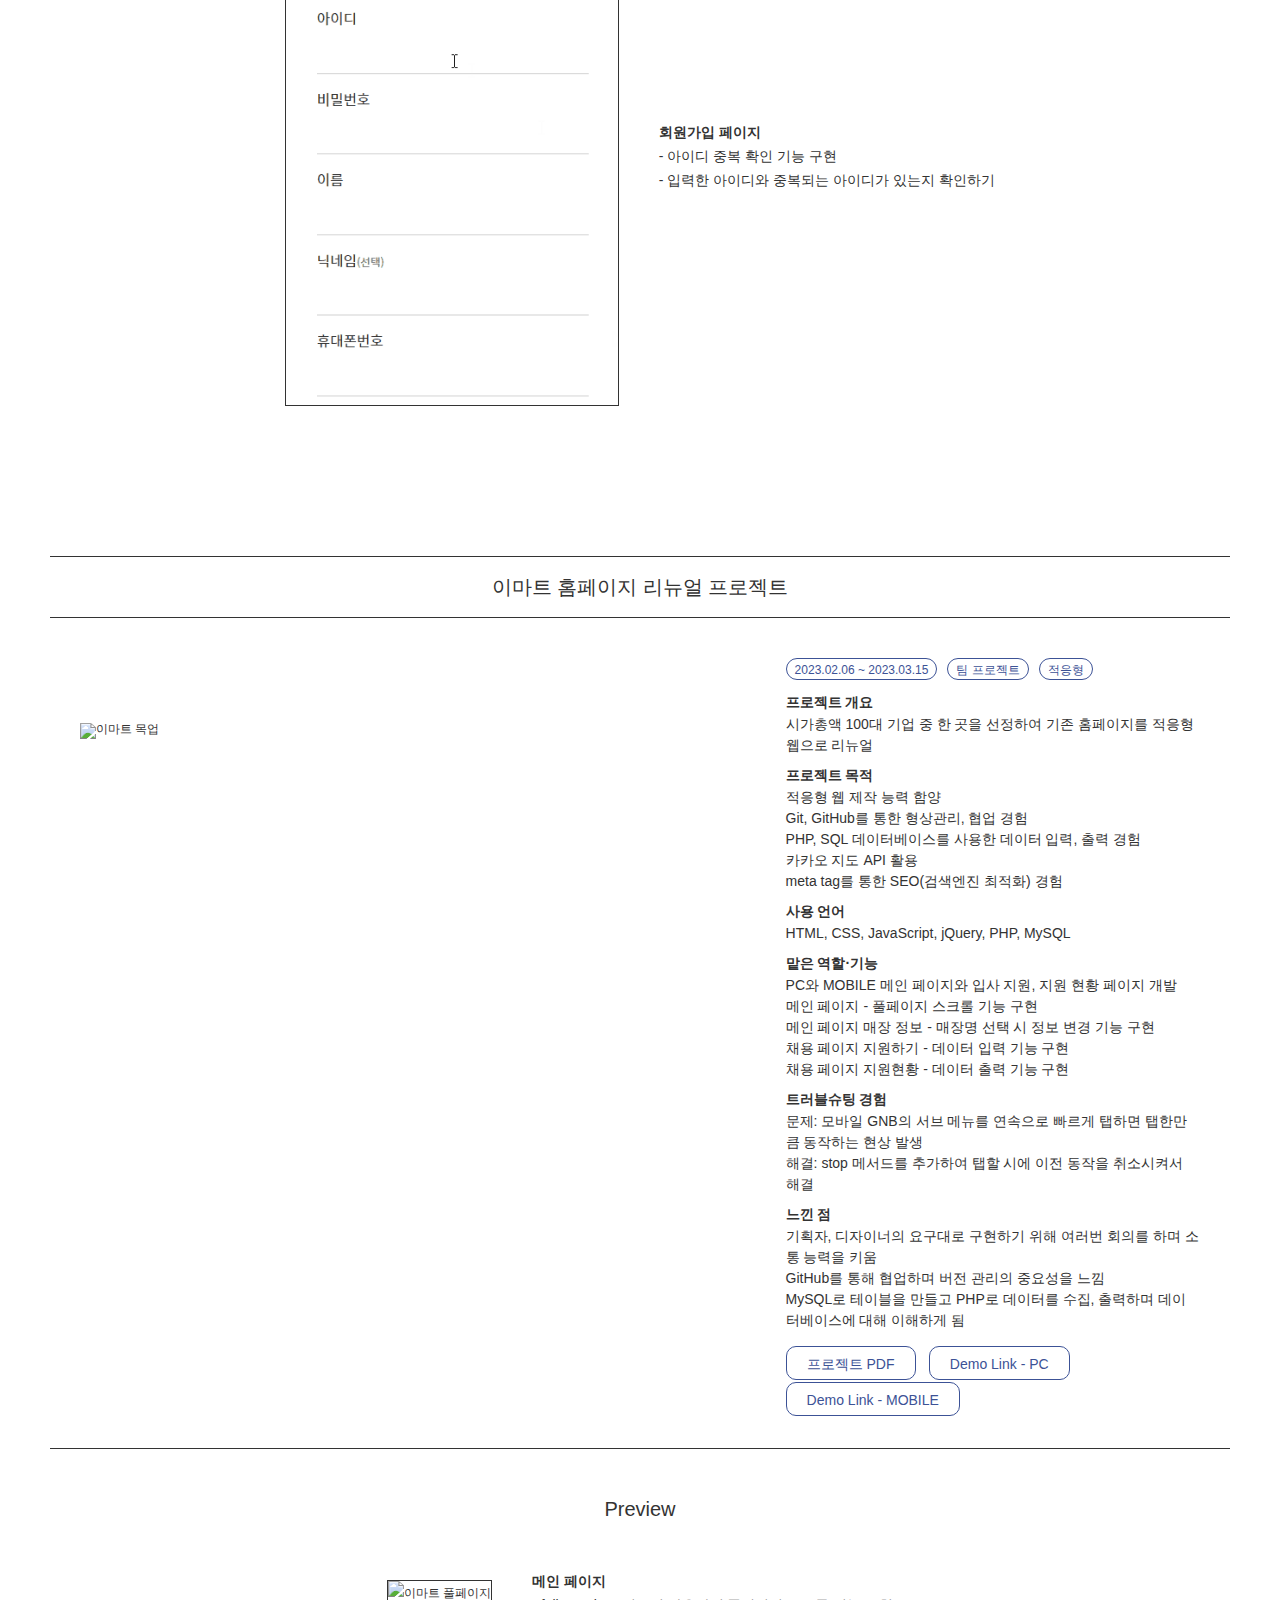
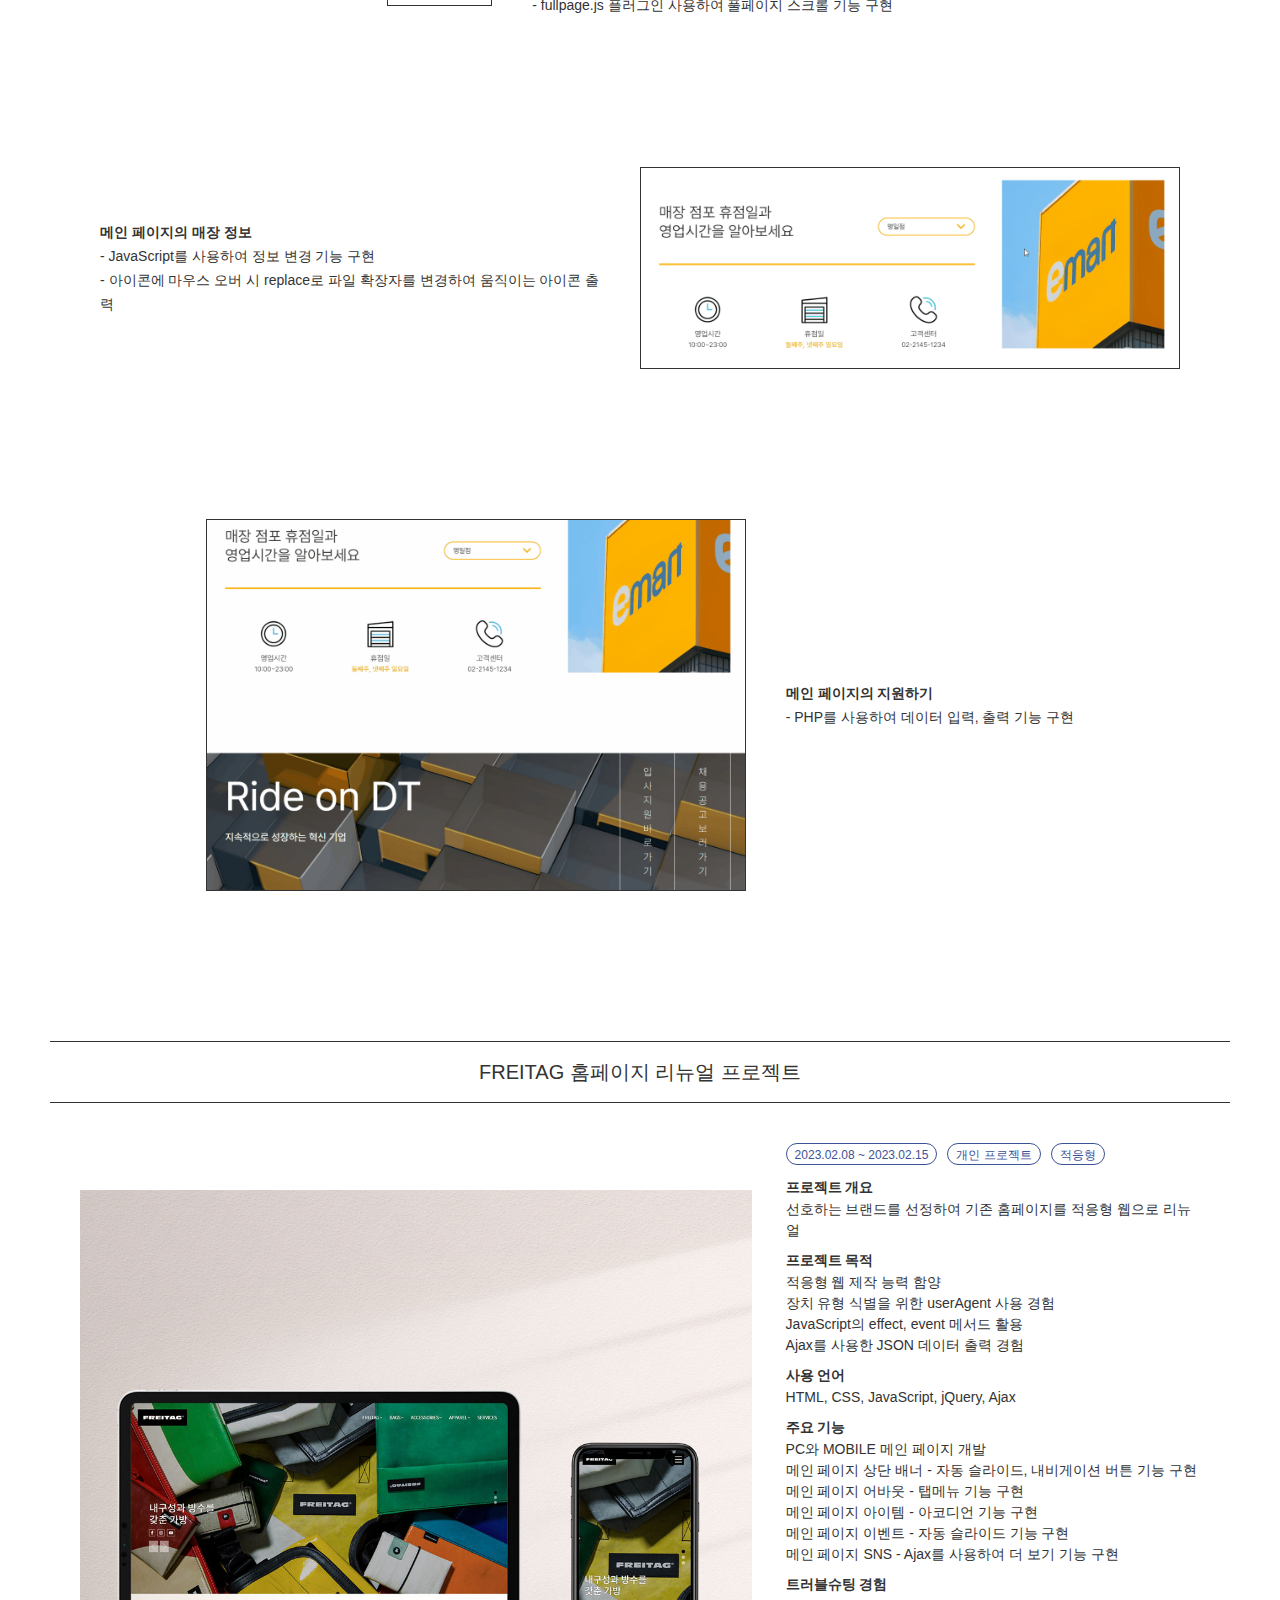
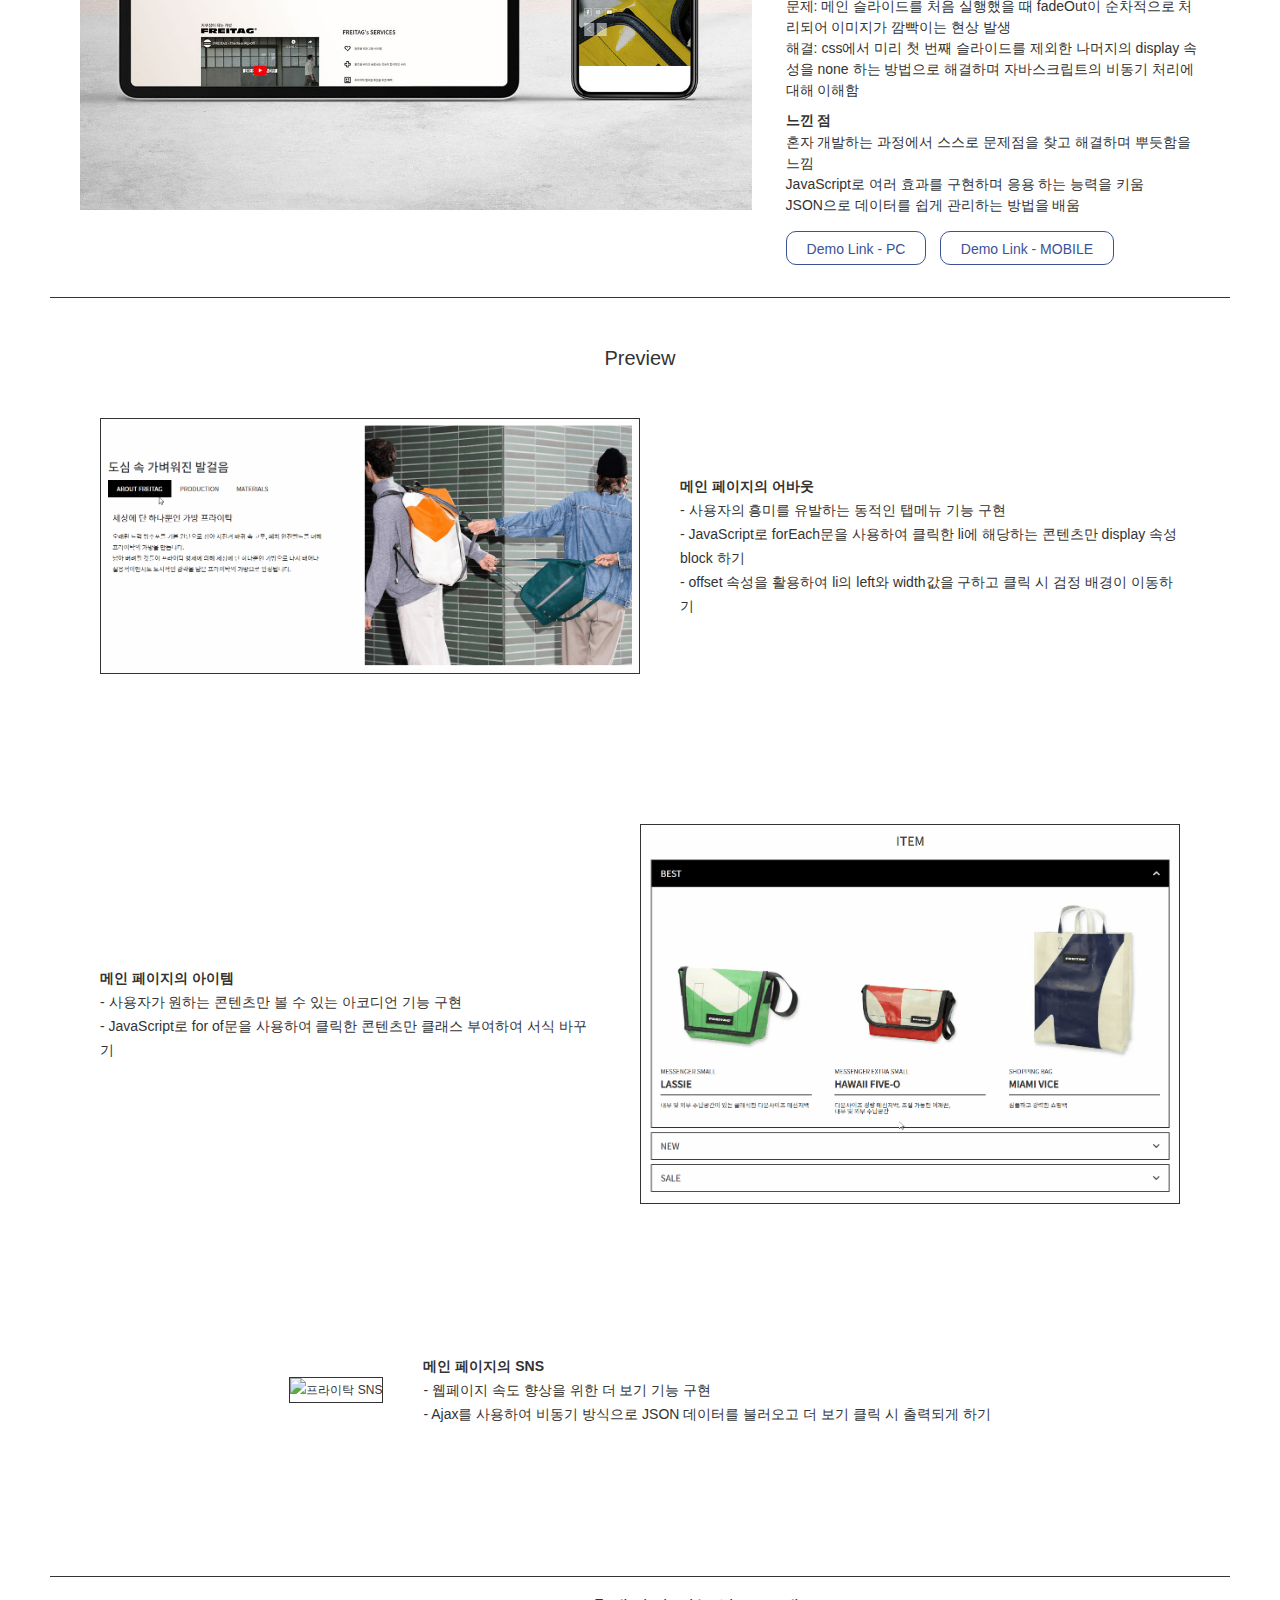
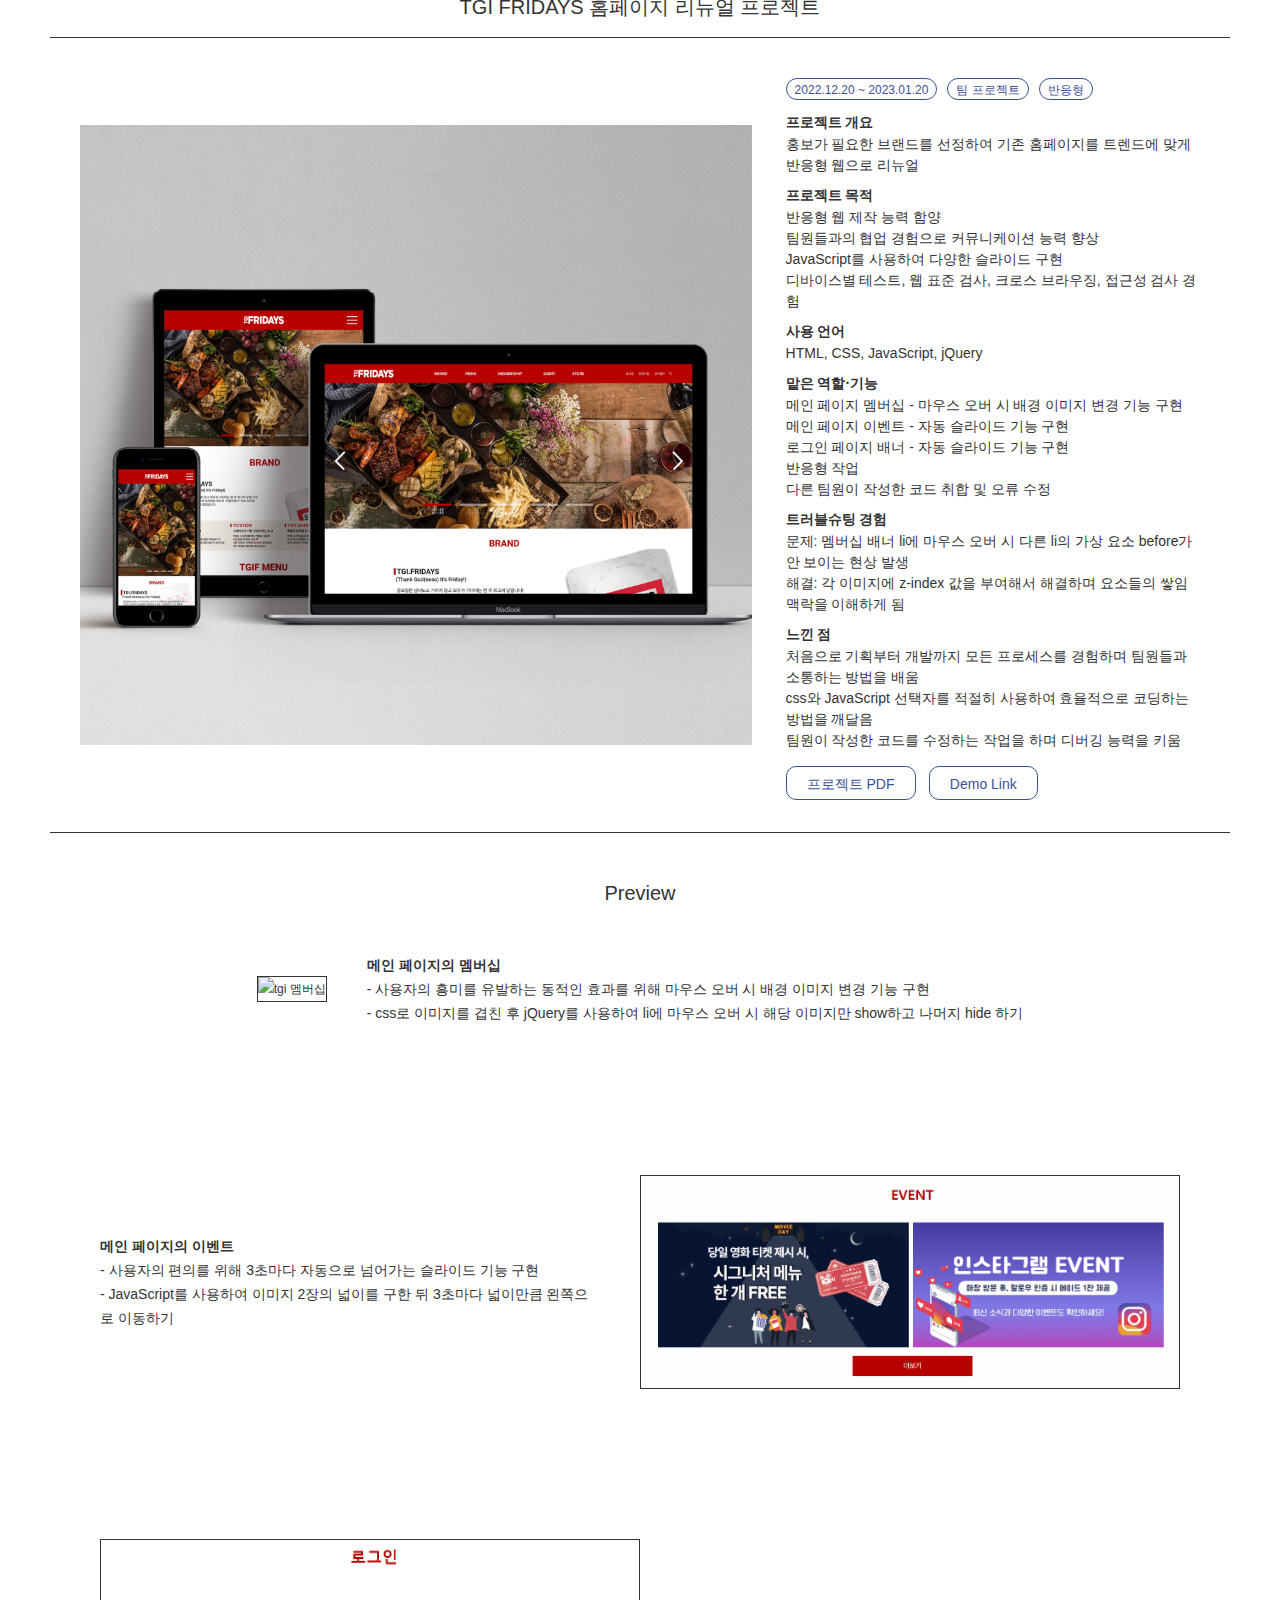
==== commit 13402efe: "portfolio" ====
--- a/project.html
+++ b/project.html
@@ -62,6 +62,93 @@
     <!-- 메인 -->
     <main>
       <div class="project_wrap">
+        <!-- 유튜브 -->
+        <section id="youtube" class="project">
+          <h2>유튜브 페이지 제작 프로젝트</h2>
+          <div class="sub_wrap">
+            <img src="./images/youtube.jpg" alt="유튜브 목업" />
+            <div class="sub">
+              <span>24.03.11 - 24.03.29</span><span>개인 프로젝트</span
+              ><span>반응형</span>
+              <dl>
+                <dt>프로젝트 개요</dt>
+                <dd>유튜브 오픈 API를 사용하여 동영상 페이지 제작</dd>
+                <dt>프로젝트 목적</dt>
+                <dd>유튜브 API 사용 경험</dd>
+                <dd>Tailwind CSS 활용 경험</dd>
+                <dd>React Router를 사용하여 CSR 방식으로 제작</dd>
+                <dd>React Query를 사용한 상태관리 경험</dd>
+                <dd>Postman을 이용한 API 관리, 테스트 경험</dd>
+                <dt>사용 언어</dt>
+                <dd>React, Tailwind CSS</dd>
+                <dt>주요 기능</dt>
+                <dd>인기 동영상 기능 구현</dd>
+                <dd>검색 기능 구현</dd>
+                <dd>동영상 재생 기능 구현</dd>
+                <dd>채널 연관 동영상 리스트 구현</dd>
+                <dd>반응형 디자인</dd>
+                <dt>트러블슈팅 경험</dt>
+                <dd>문제: 메인 페이지와 연관 리스트에 중복되는 코드가 발생</dd>
+                <dd>
+                  해결: 하나의 컴포넌트에 prop으로 type 값을 전달해주고 값에
+                  따라 다른 레이아웃으로 재사용하여 해결
+                </dd>
+                <dt>느낀 점</dt>
+                <dd>
+                  API 사용 시 횟수 제한이 있기 때문에 mock data를 사용하여
+                  테스트 하는 방법을 배움
+                </dd>
+                <dd>
+                  React Router를 사용하여 필요한 데이터만 라우팅 하는 법을
+                  깨달음
+                </dd>
+                <dd>
+                  React Query로 Hook의 문제점을 보완하며 상태관리 하는 것을
+                  경험함
+                </dd>
+              </dl>
+              <a
+                href="https://stunning-seahorse-98156b.netlify.app/"
+                title="링크 바로가기"
+                target="_blank"
+                rel="noopener noreferrer"
+                >Demo Link</a
+              >
+            </div>
+          </div>
+          <div class="con">
+            <p>Preview</p>
+            <ul>
+              <li>
+                <img src="./images/youtube01.gif" alt="youtube 추가" />
+                <div>
+                  <h3>메인 페이지</h3>
+                  <p>- 인기 동영상, 검색 기능 구현</p>
+                  <p>- API를 사용하여 인기 동영상과 검색 목록 출력하기</p>
+                </div>
+              </li>
+              <li>
+                <div>
+                  <h3>상세 페이지</h3>
+                  <p>- 동영상 재생 기능 구현</p>
+                  <p>- IFrame Player API를 사용하여 동영상 재생하기</p>
+                </div>
+                <img src="./images/youtube02.gif" alt="youtube 수정" />
+              </li>
+              <li>
+                <img src="./images/youtube03.gif" alt="youtube 삭제" />
+                <div>
+                  <h3>상세 페이지</h3>
+                  <p>- 현재 동영상 채널의 연관 동영상 기능 구현</p>
+                  <p>
+                    - API를 사용하여 현재 동영상 채널의 연관 동영상 출력하기
+                  </p>
+                </div>
+              </li>
+            </ul>
+          </div>
+        </section>
+
         <!-- 투두 -->
         <section id="todo" class="project">
           <h2>투두 리스트 제작 프로젝트</h2>
@@ -728,6 +815,10 @@
 
       <!-- 슬라이드 내비 -->
       <ul class="slide_nav">
+        <li>
+          <p>유튜브 페이지 제작 프로젝트</p>
+          <img src="./images/youtube.jpg" alt="유튜브 목업" />
+        </li>
         <li>
           <p>투두 리스트 제작 프로젝트</p>
           <img src="./images/todo.jpg" alt="투두 목업" />
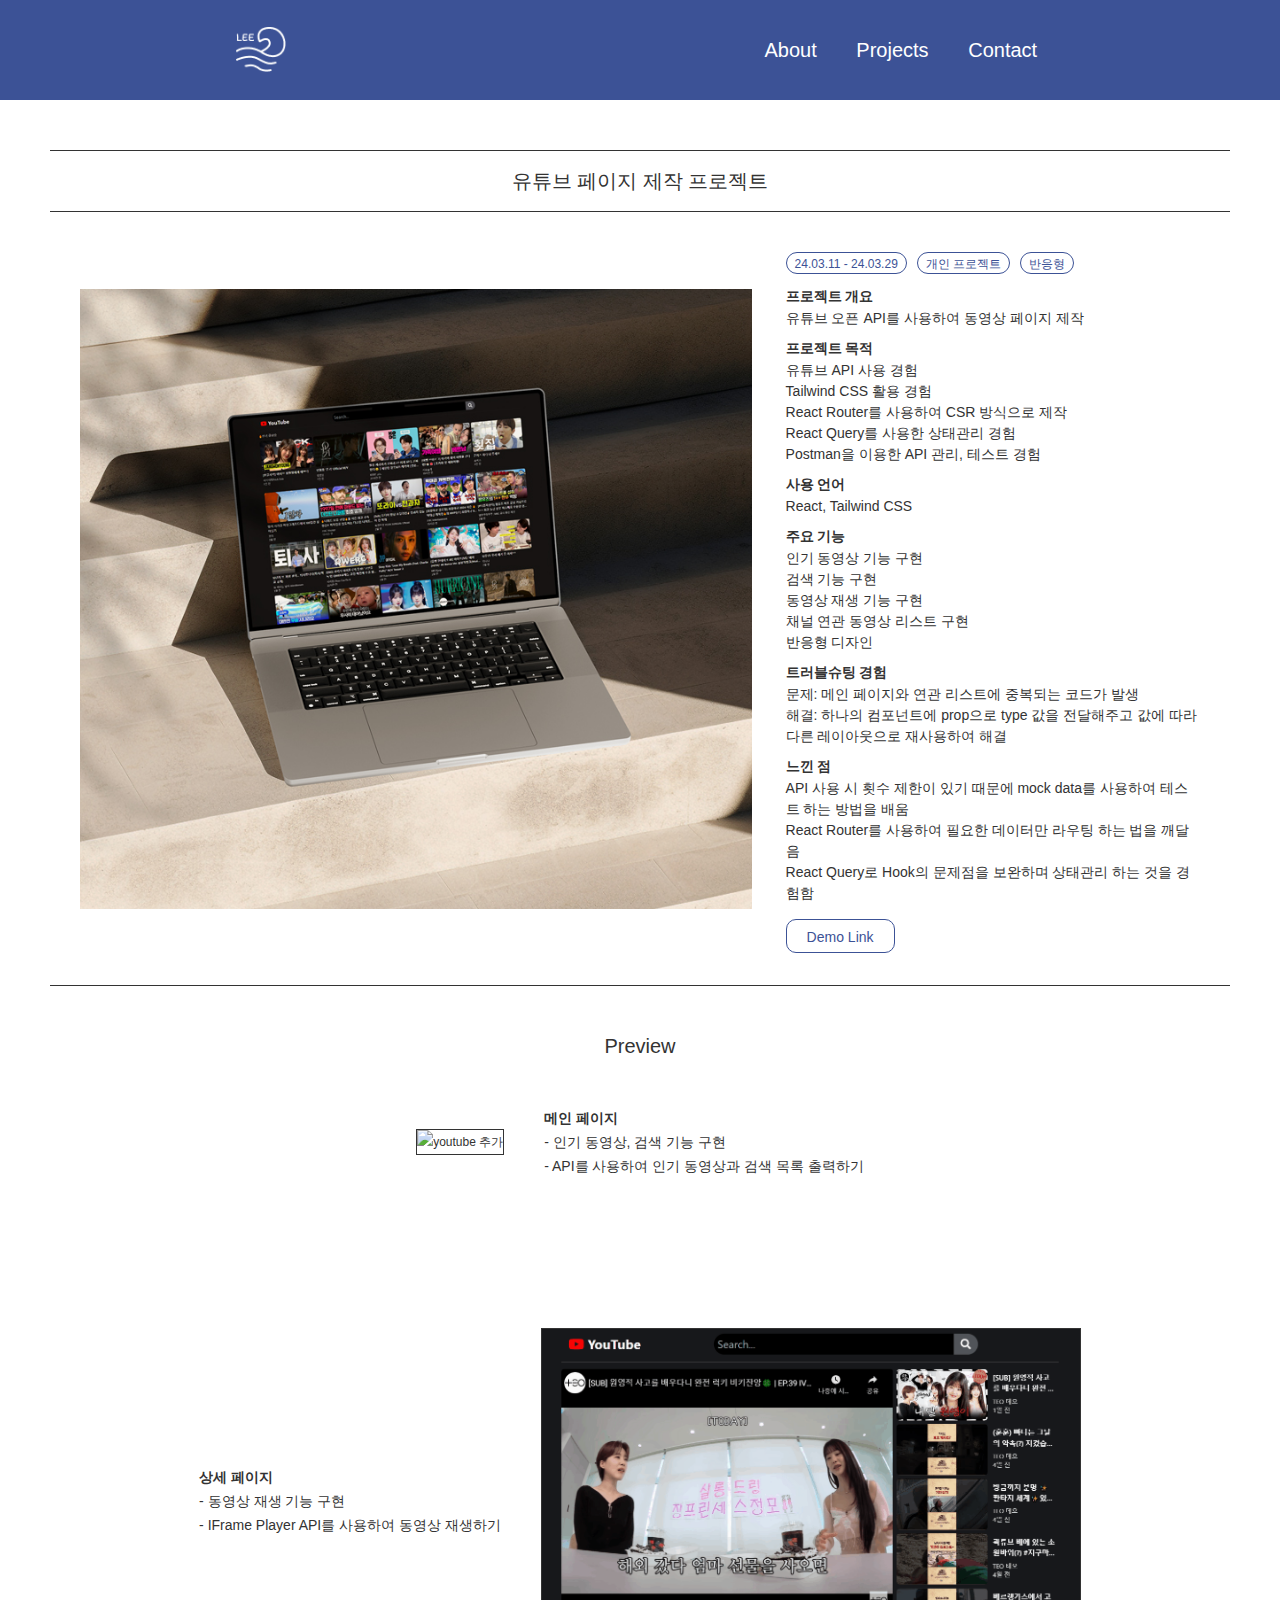
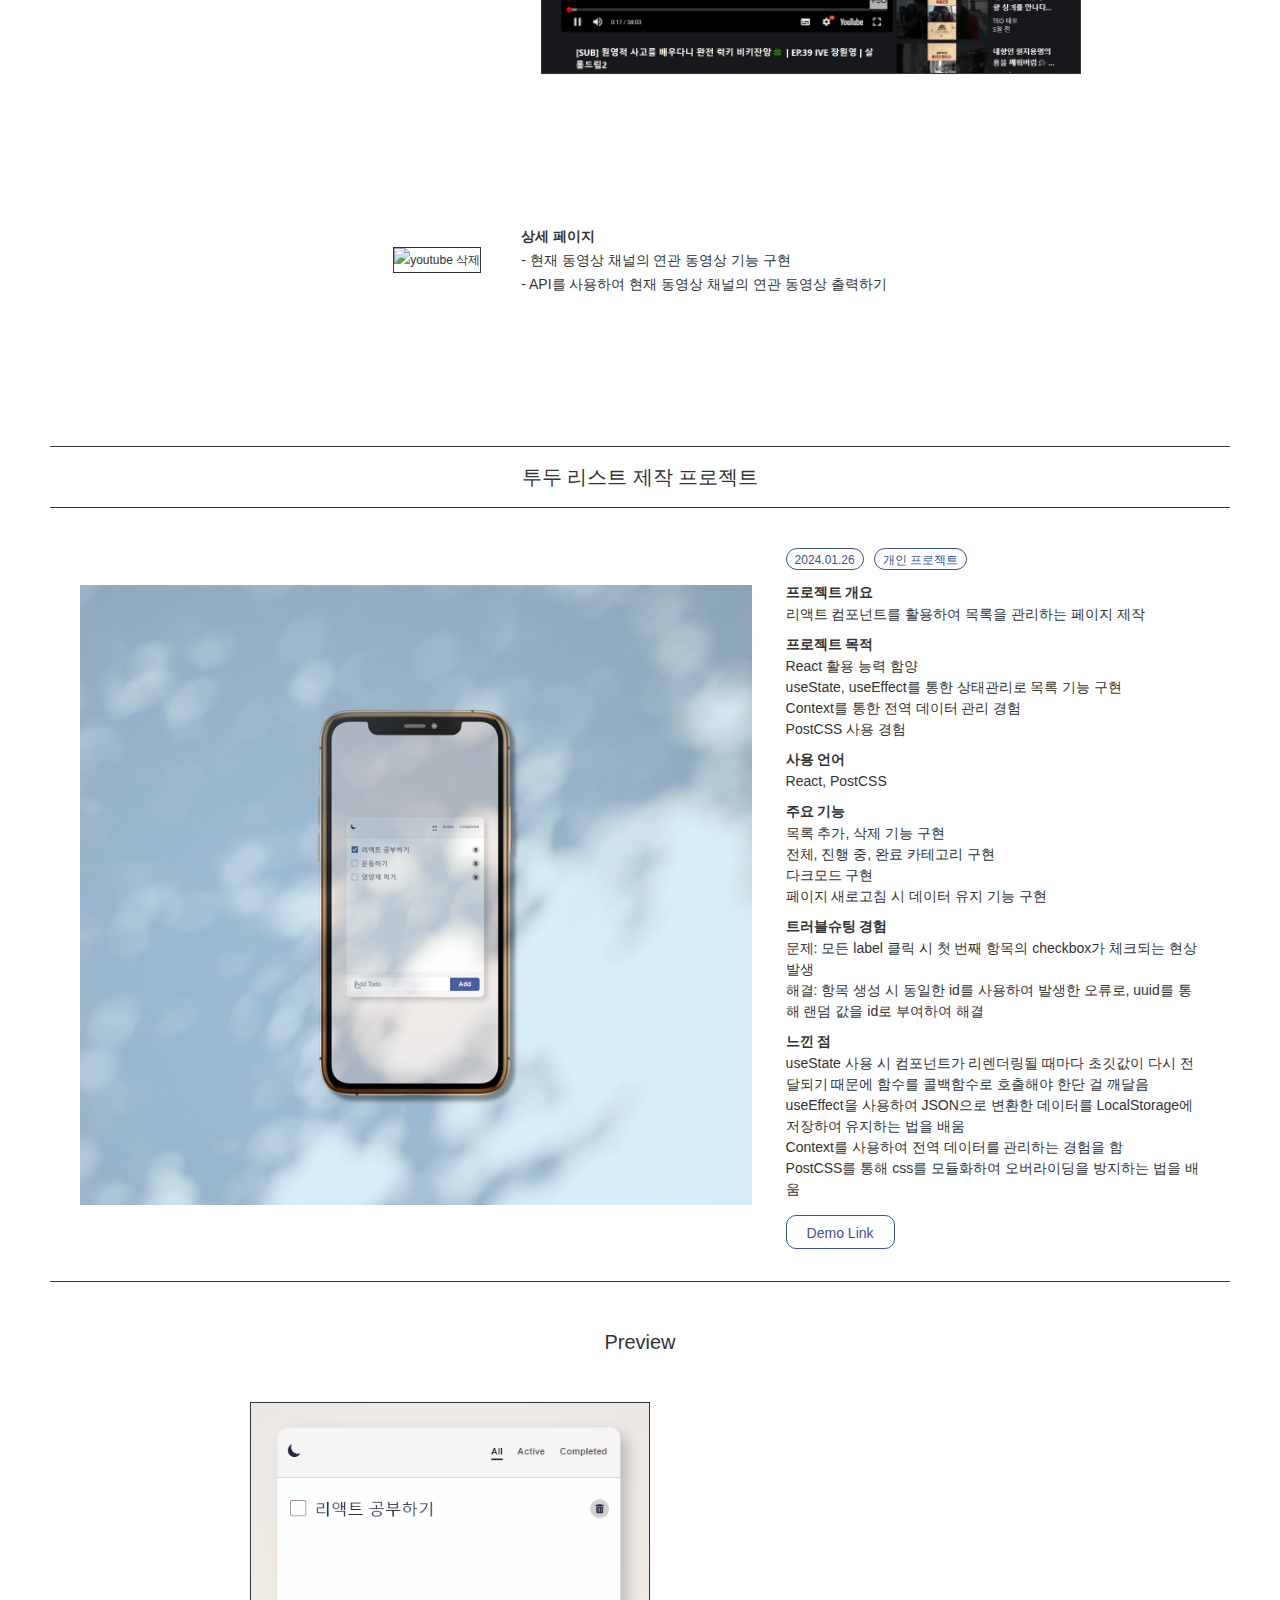
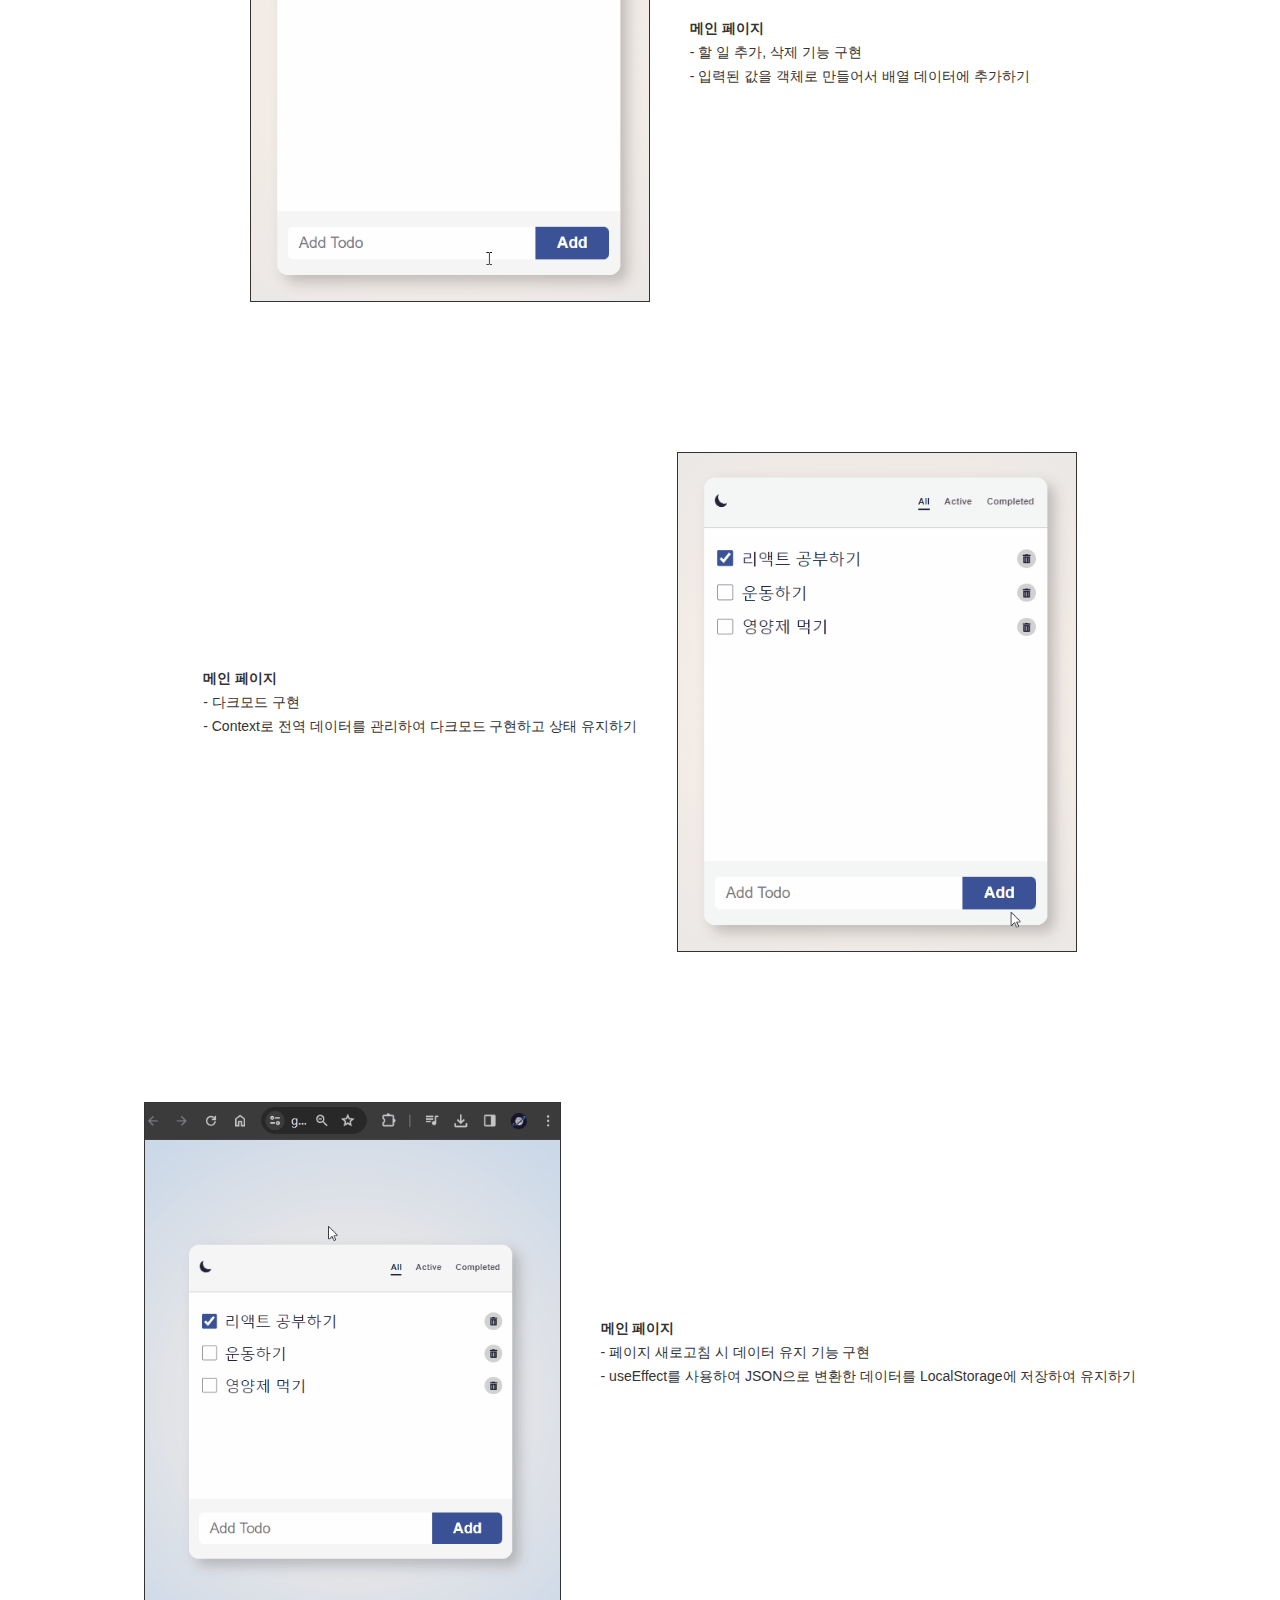
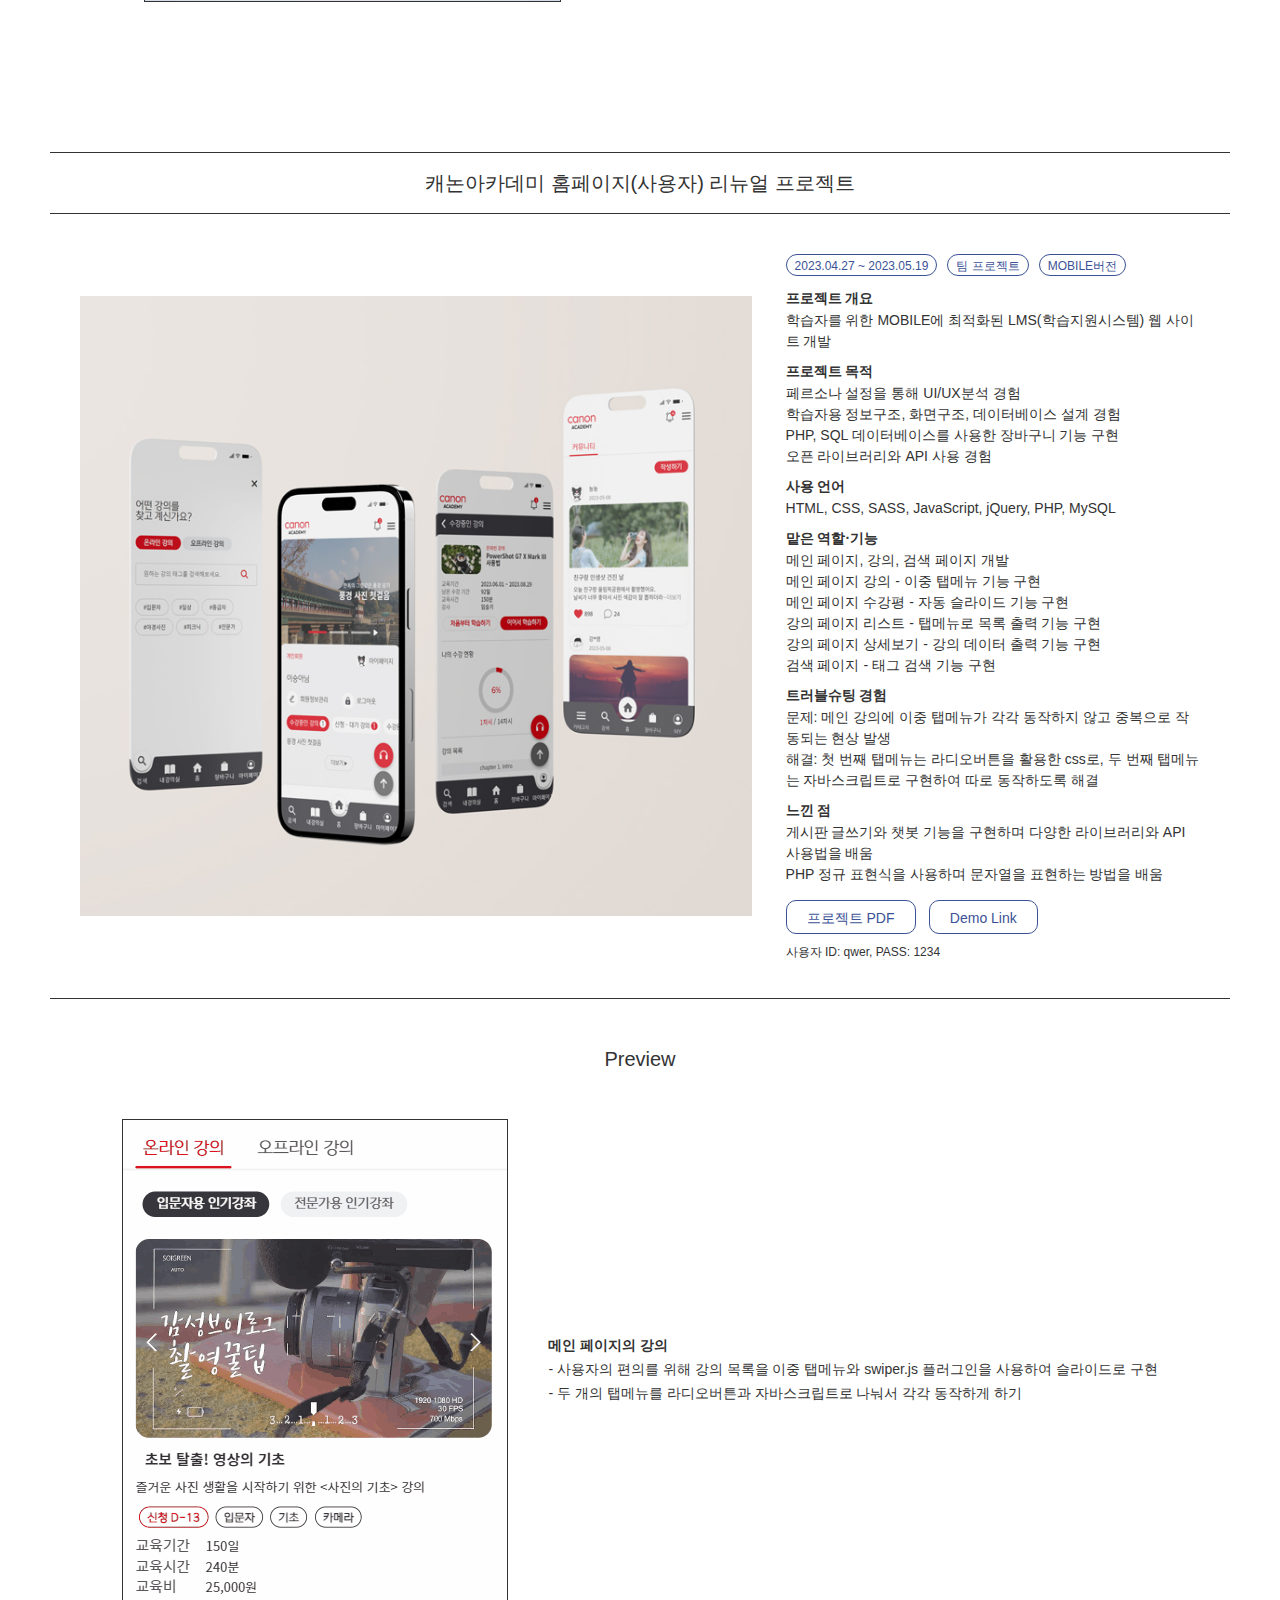
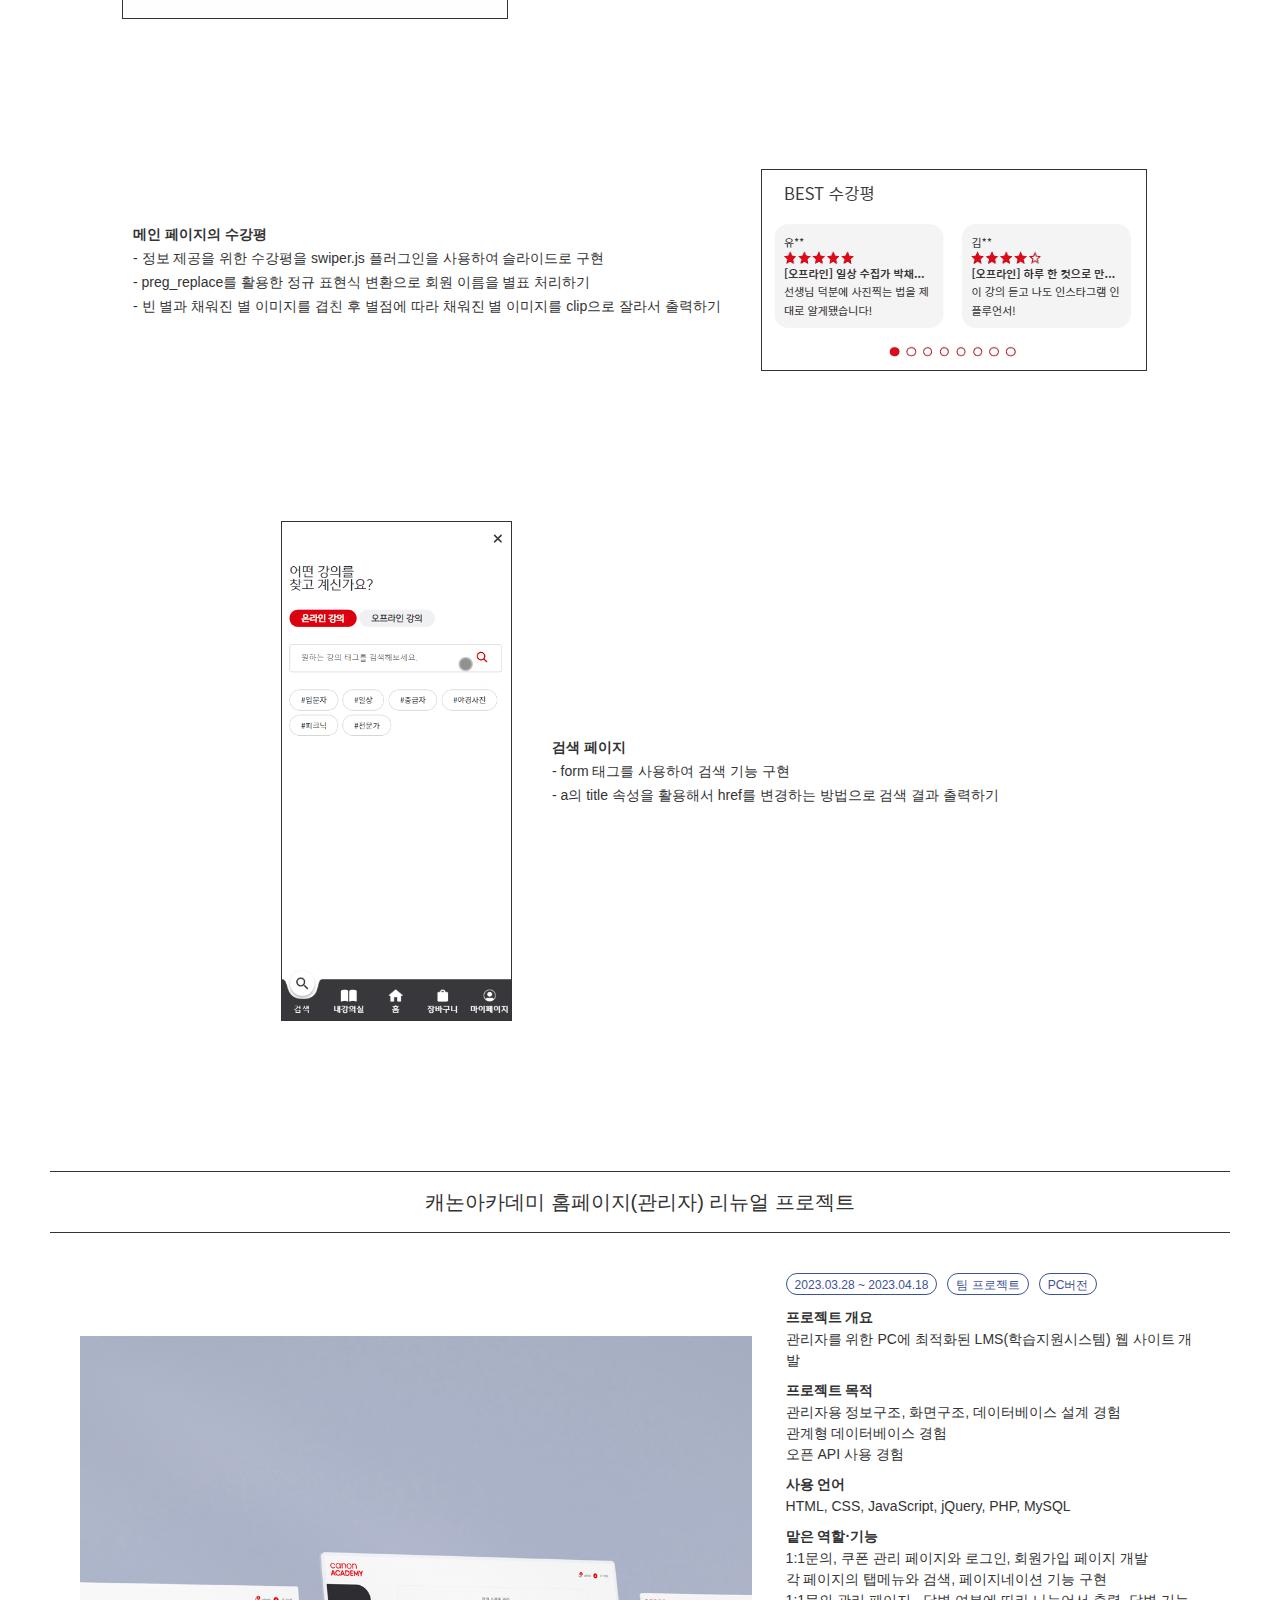
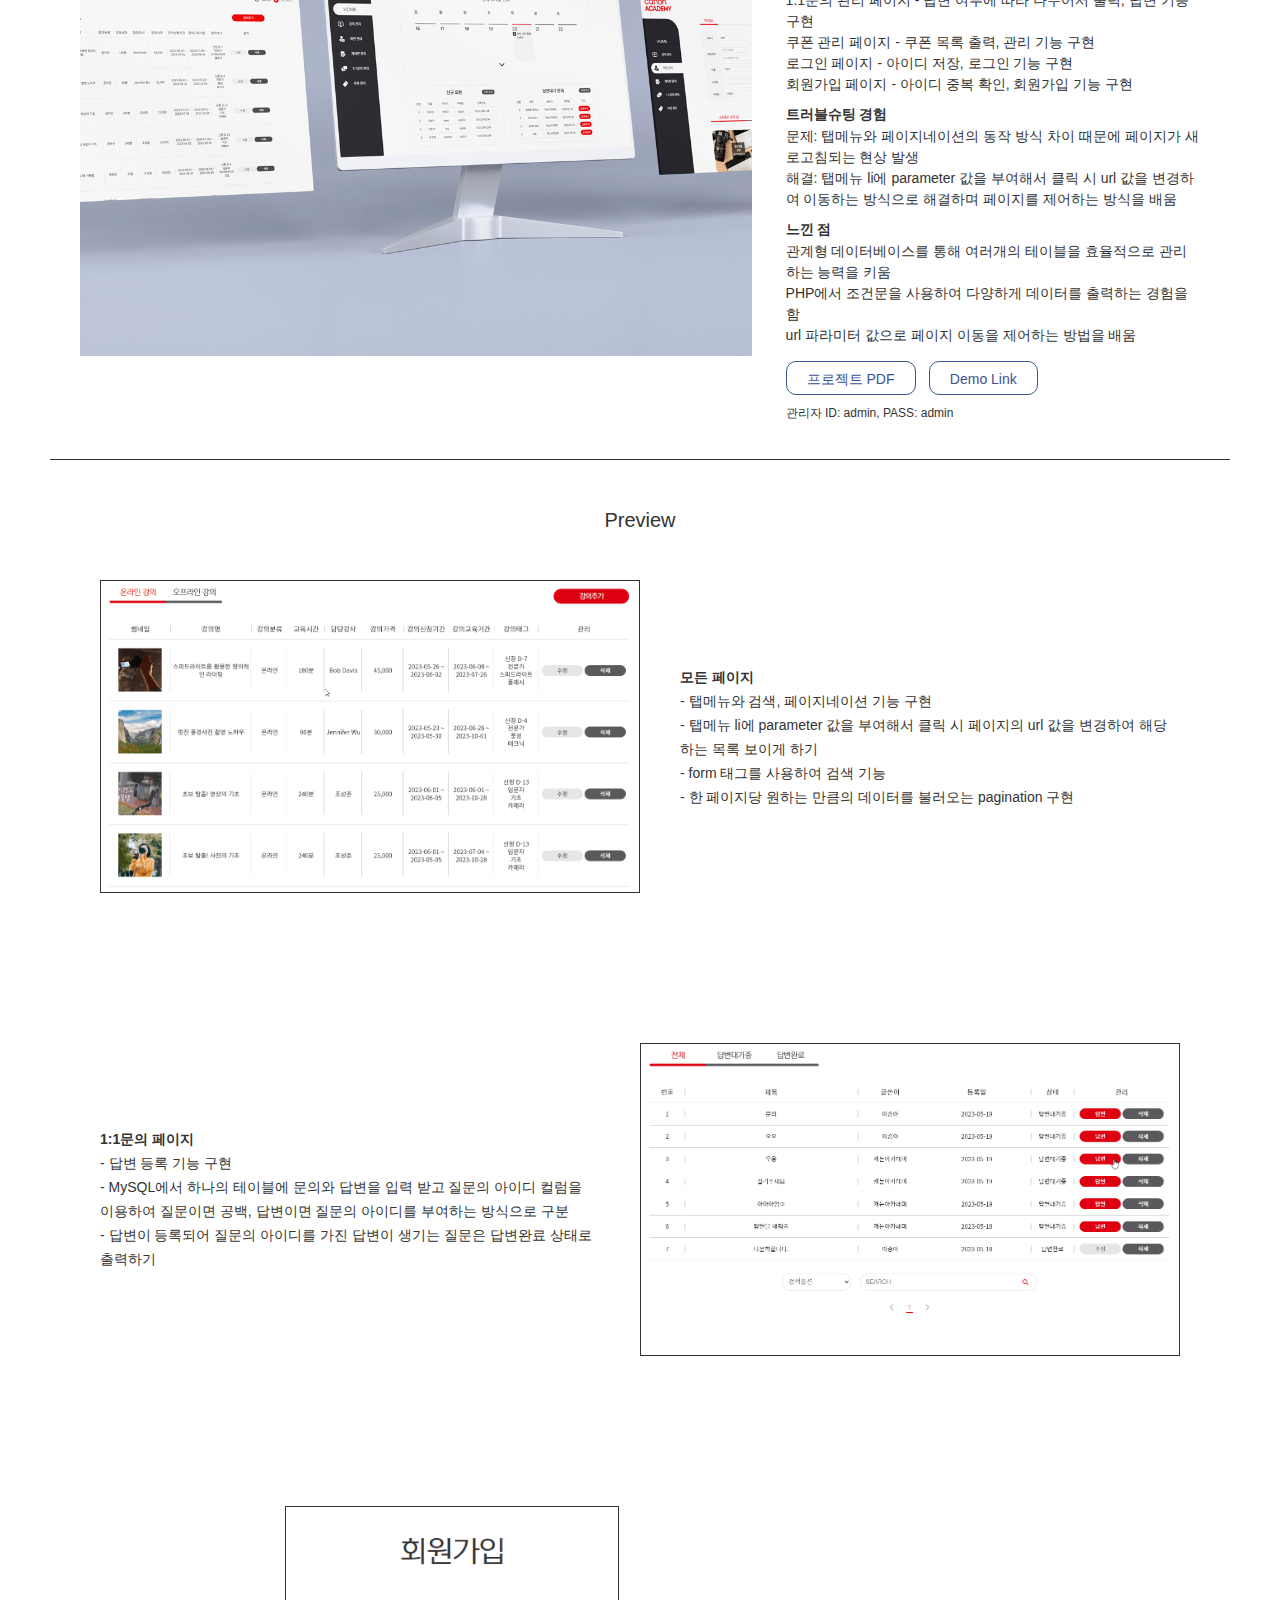
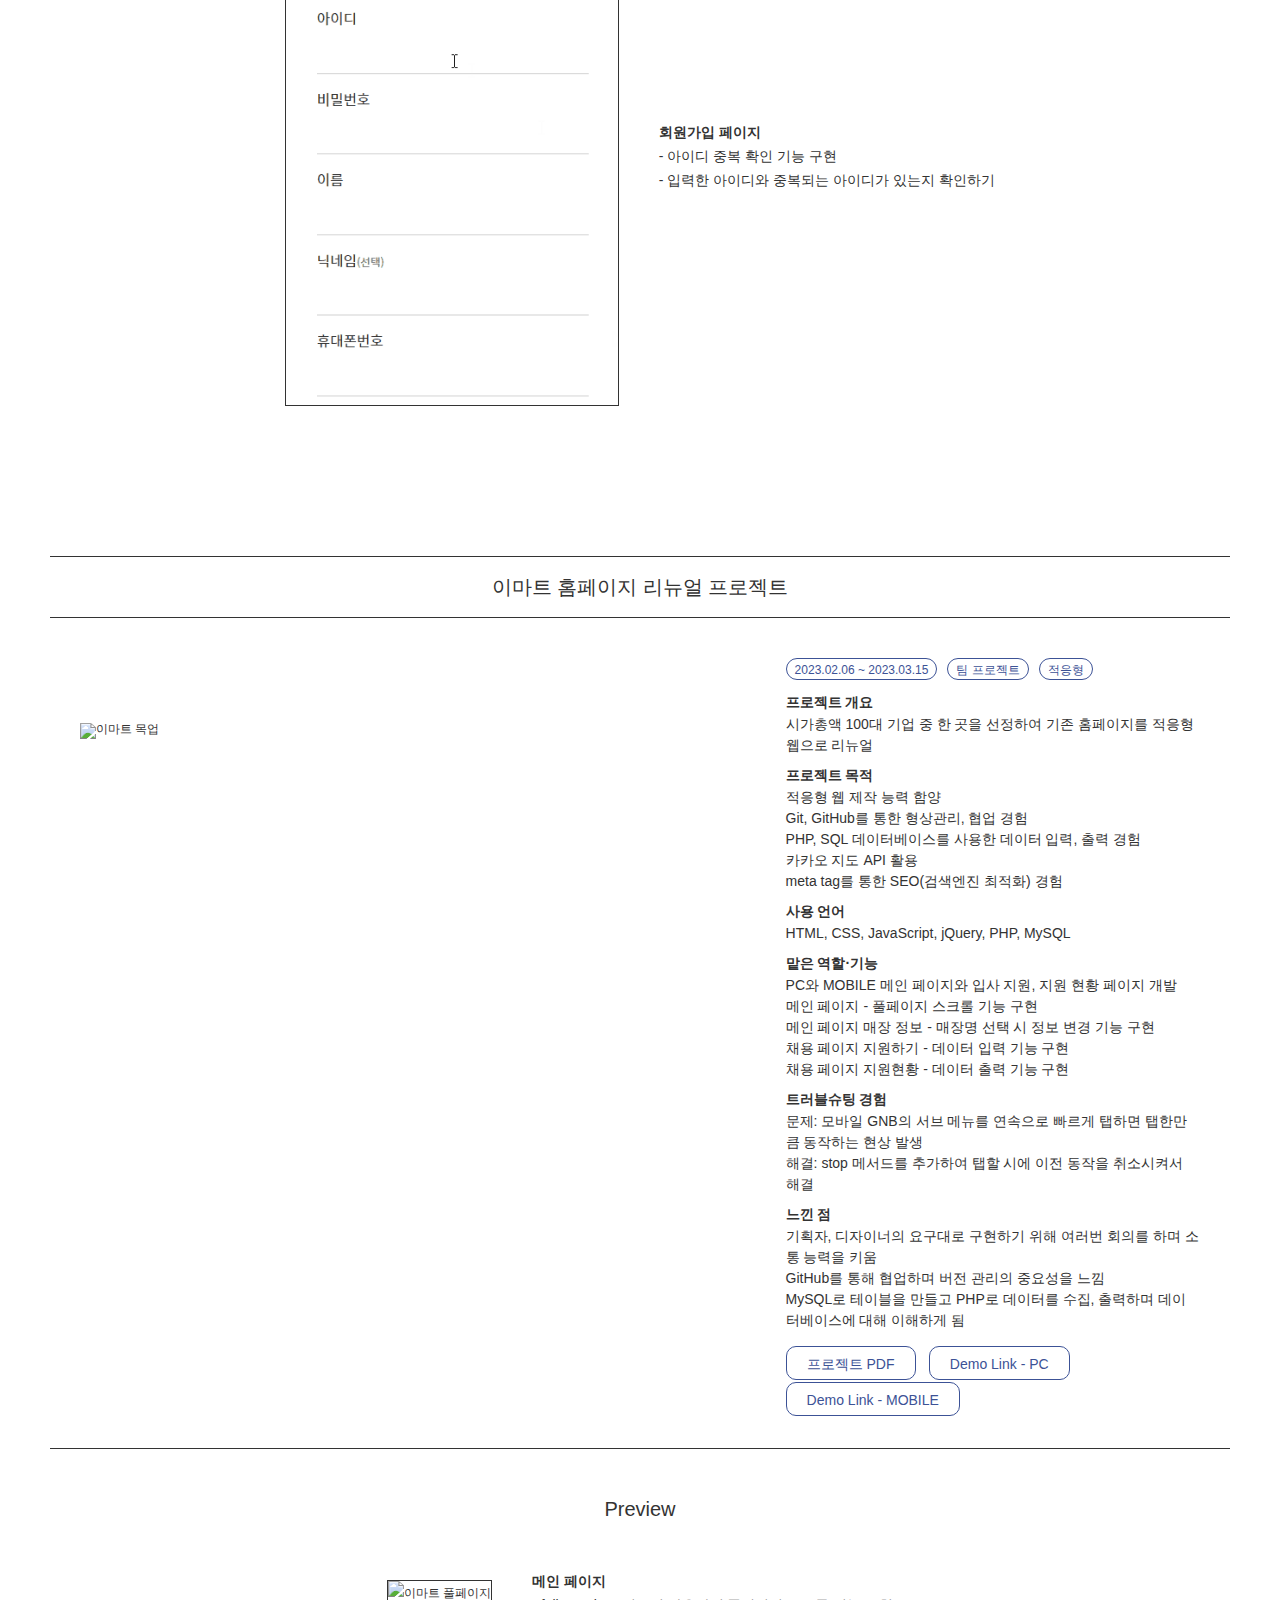
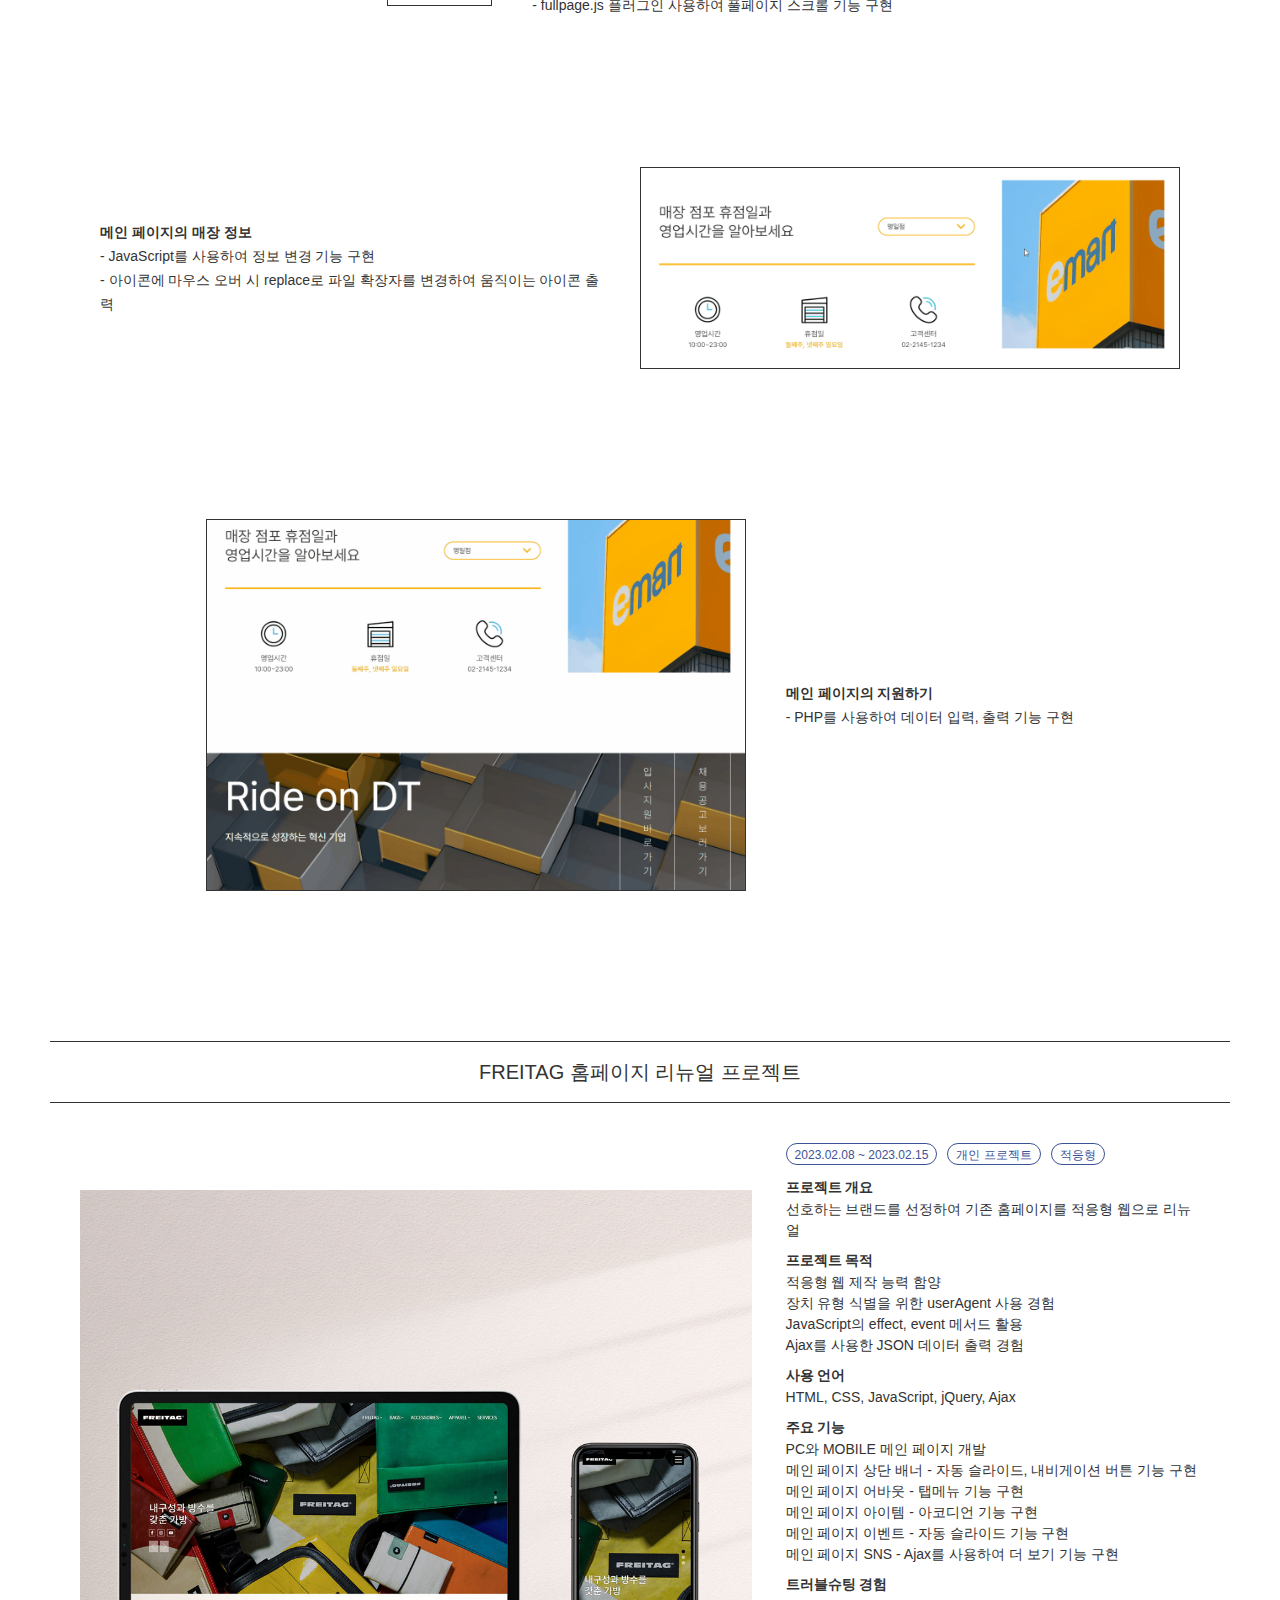
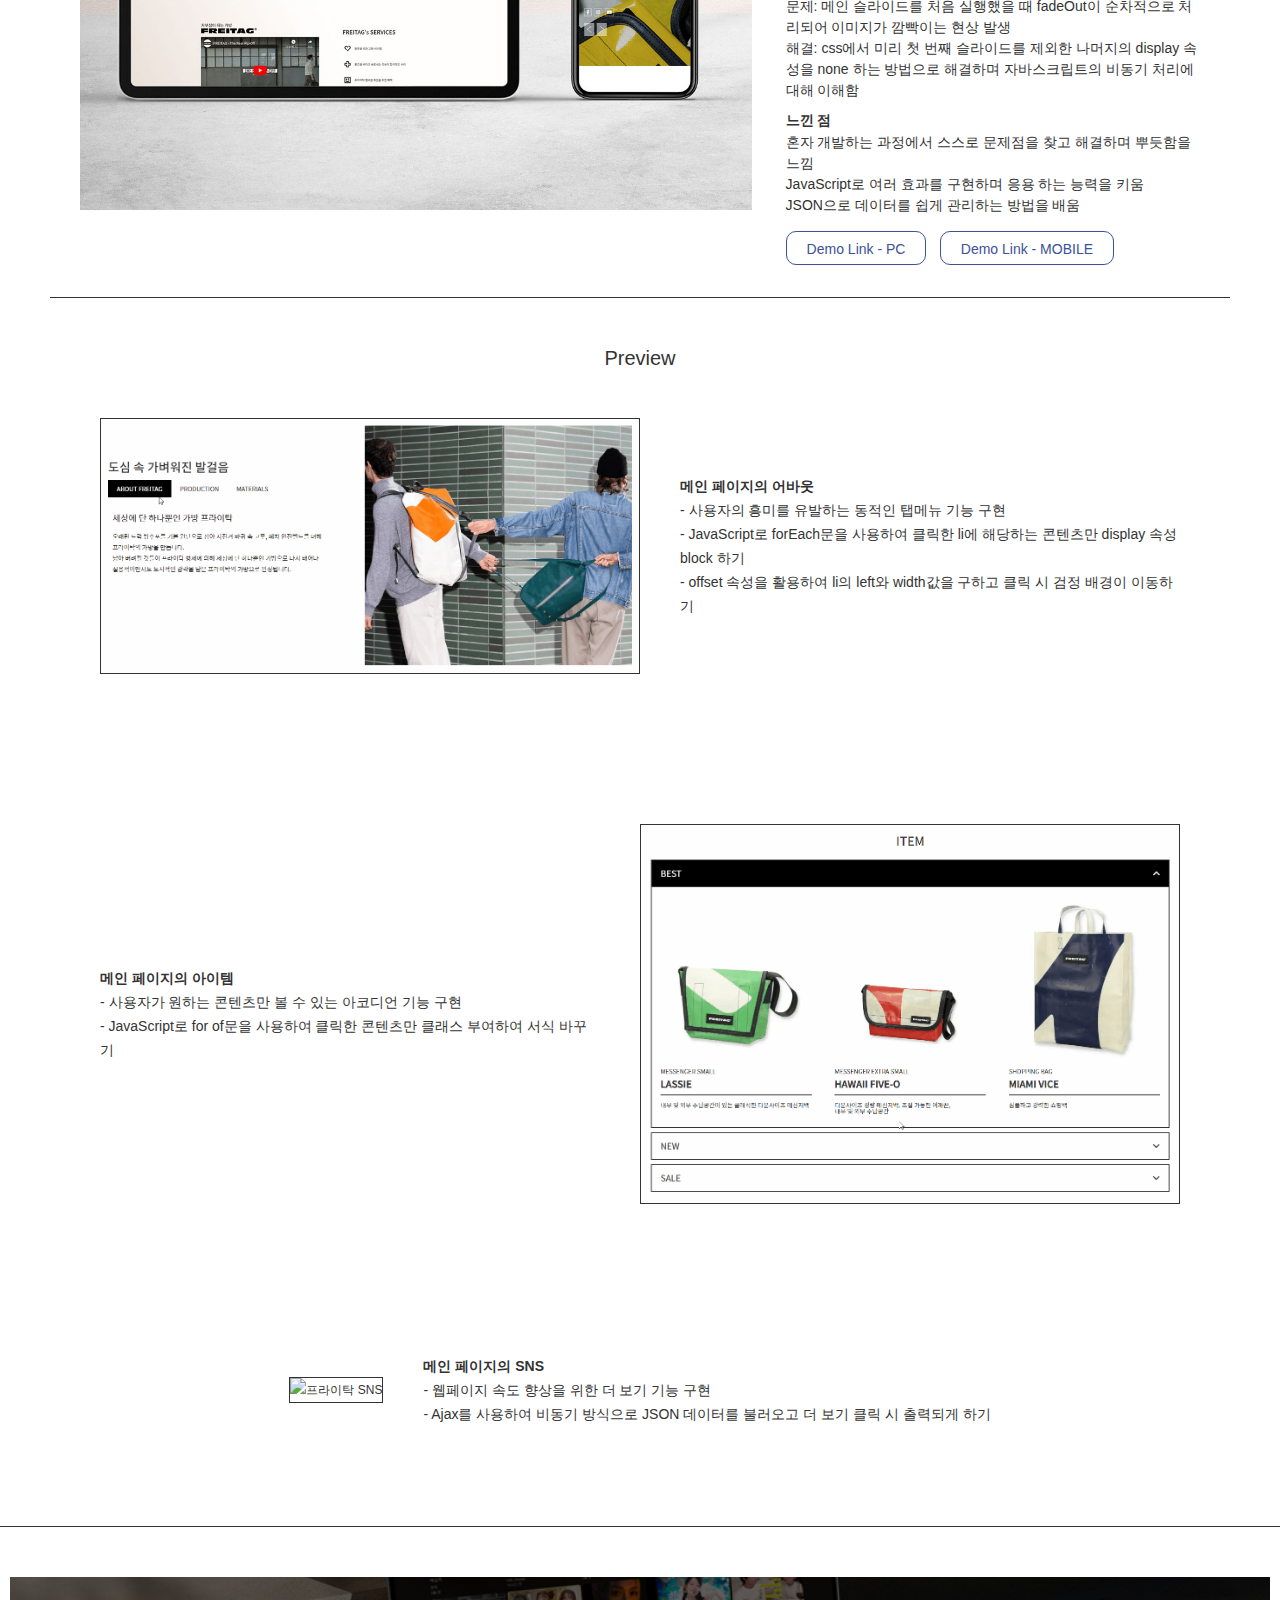
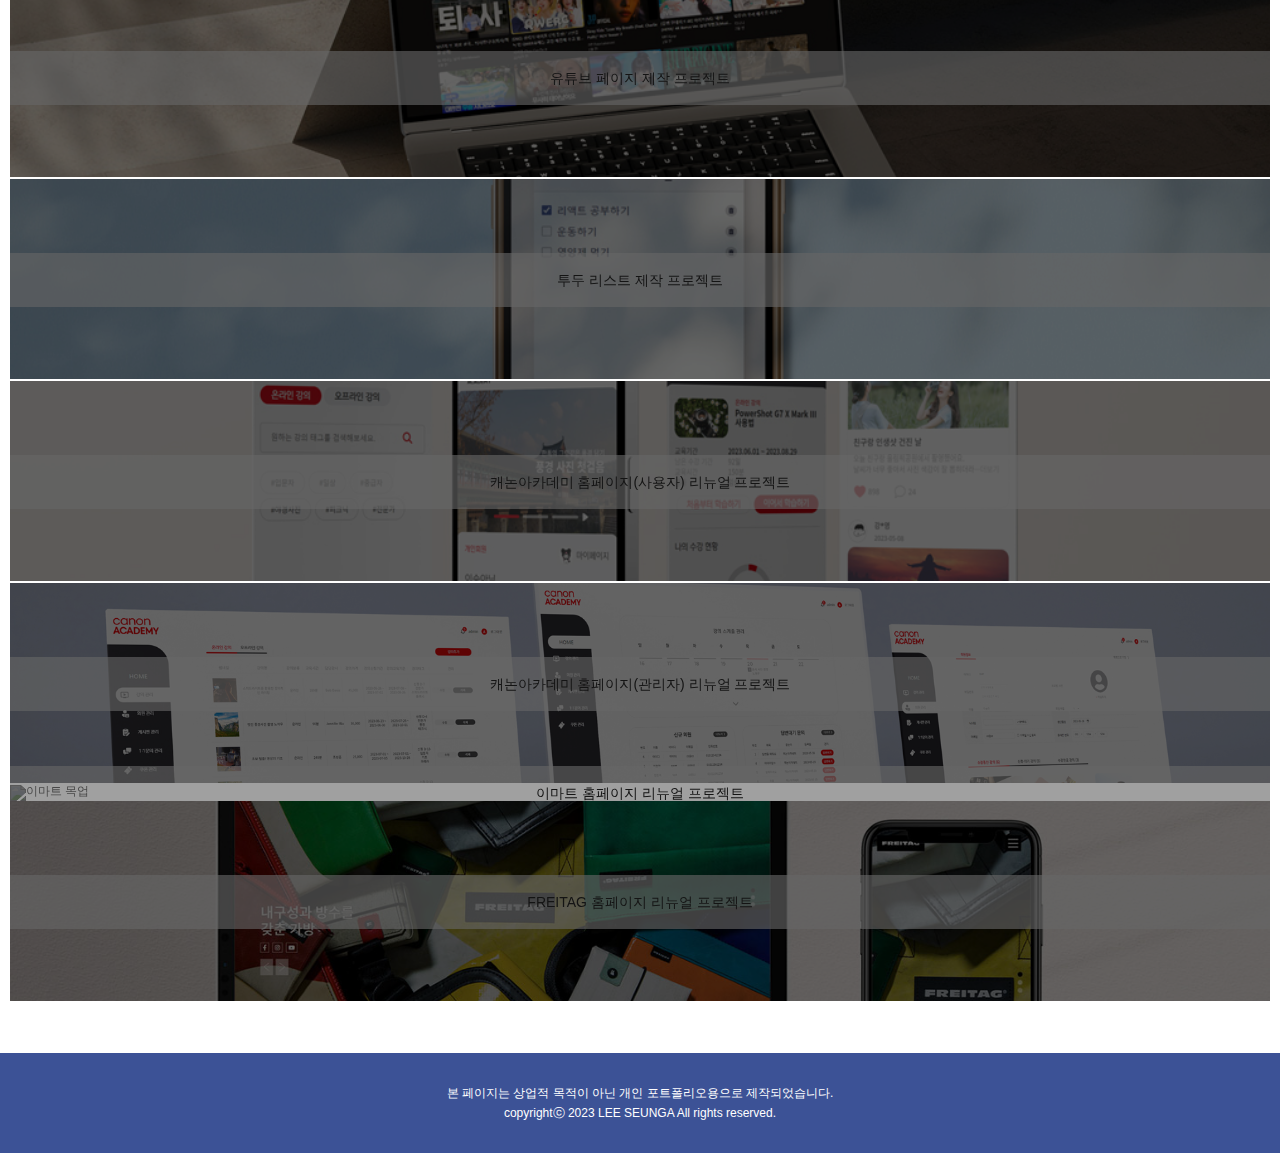
==== commit 3b8d1cff: "portfolio" ====
--- a/project.html
+++ b/project.html
@@ -301,7 +301,7 @@
                 rel="noopener noreferrer"
                 >Demo Link</a
               >
-              <p>사용자 ID : qwer, PASS : 1234</p>
+              <p>사용자 ID: qwer, PASS: 1234</p>
             </div>
           </div>
           <div class="con">
@@ -419,7 +419,7 @@
                 rel="noopener noreferrer"
                 >Demo Link</a
               >
-              <p>관리자 ID : admin, PASS : admin</p>
+              <p>관리자 ID: admin, PASS: admin</p>
             </div>
           </div>
           <div class="con">
@@ -690,7 +690,7 @@
         </section>
 
         <!-- 티지아이 -->
-        <section id="tgi" class="project">
+        <!-- <section id="tgi" class="project">
           <h2>TGI FRIDAYS 홈페이지 리뉴얼 프로젝트</h2>
           <div class="sub_wrap">
             <img src="./images/tgi.jpg" alt="티지아이 목업" />
@@ -810,7 +810,7 @@
               </li>
             </ul>
           </div>
-        </section>
+        </section> -->
       </div>
 
       <!-- 슬라이드 내비 -->
@@ -839,10 +839,6 @@
           <p>FREITAG 홈페이지 리뉴얼 프로젝트</p>
           <img src="./images/freitag.jpg" alt="프라이탁 목업" />
         </li>
-        <li>
-          <p>TGI FRIDAYS 홈페이지 리뉴얼 프로젝트</p>
-          <img src="./images/tgi.jpg" alt="티지아이 목업" />
-        </li>
       </ul>
     </main>
 
--- a/css/project.css
+++ b/css/project.css
@@ -214,6 +214,7 @@
 }
 .slide_nav li {
   margin: 0 10px;
+  position: relative;
   filter: brightness(0.4);
   transition: 0.3s;
   cursor: pointer;
